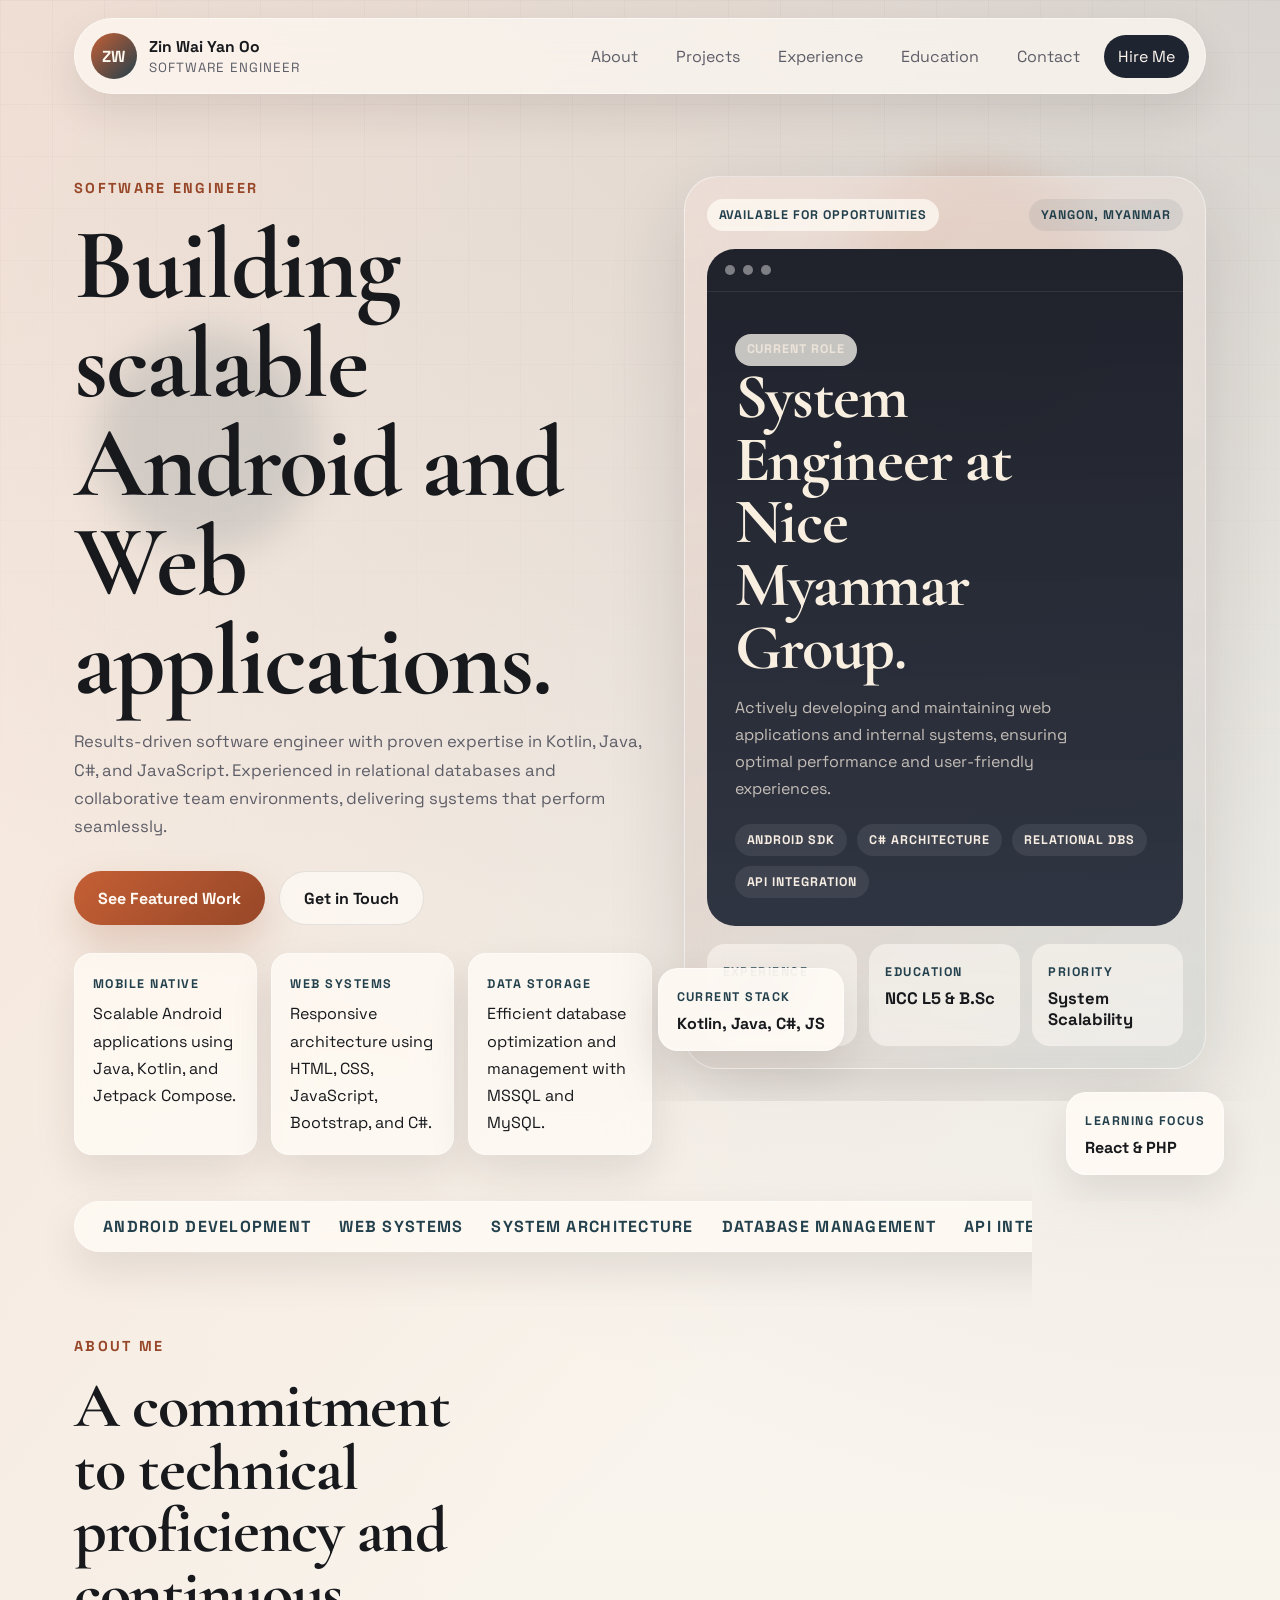
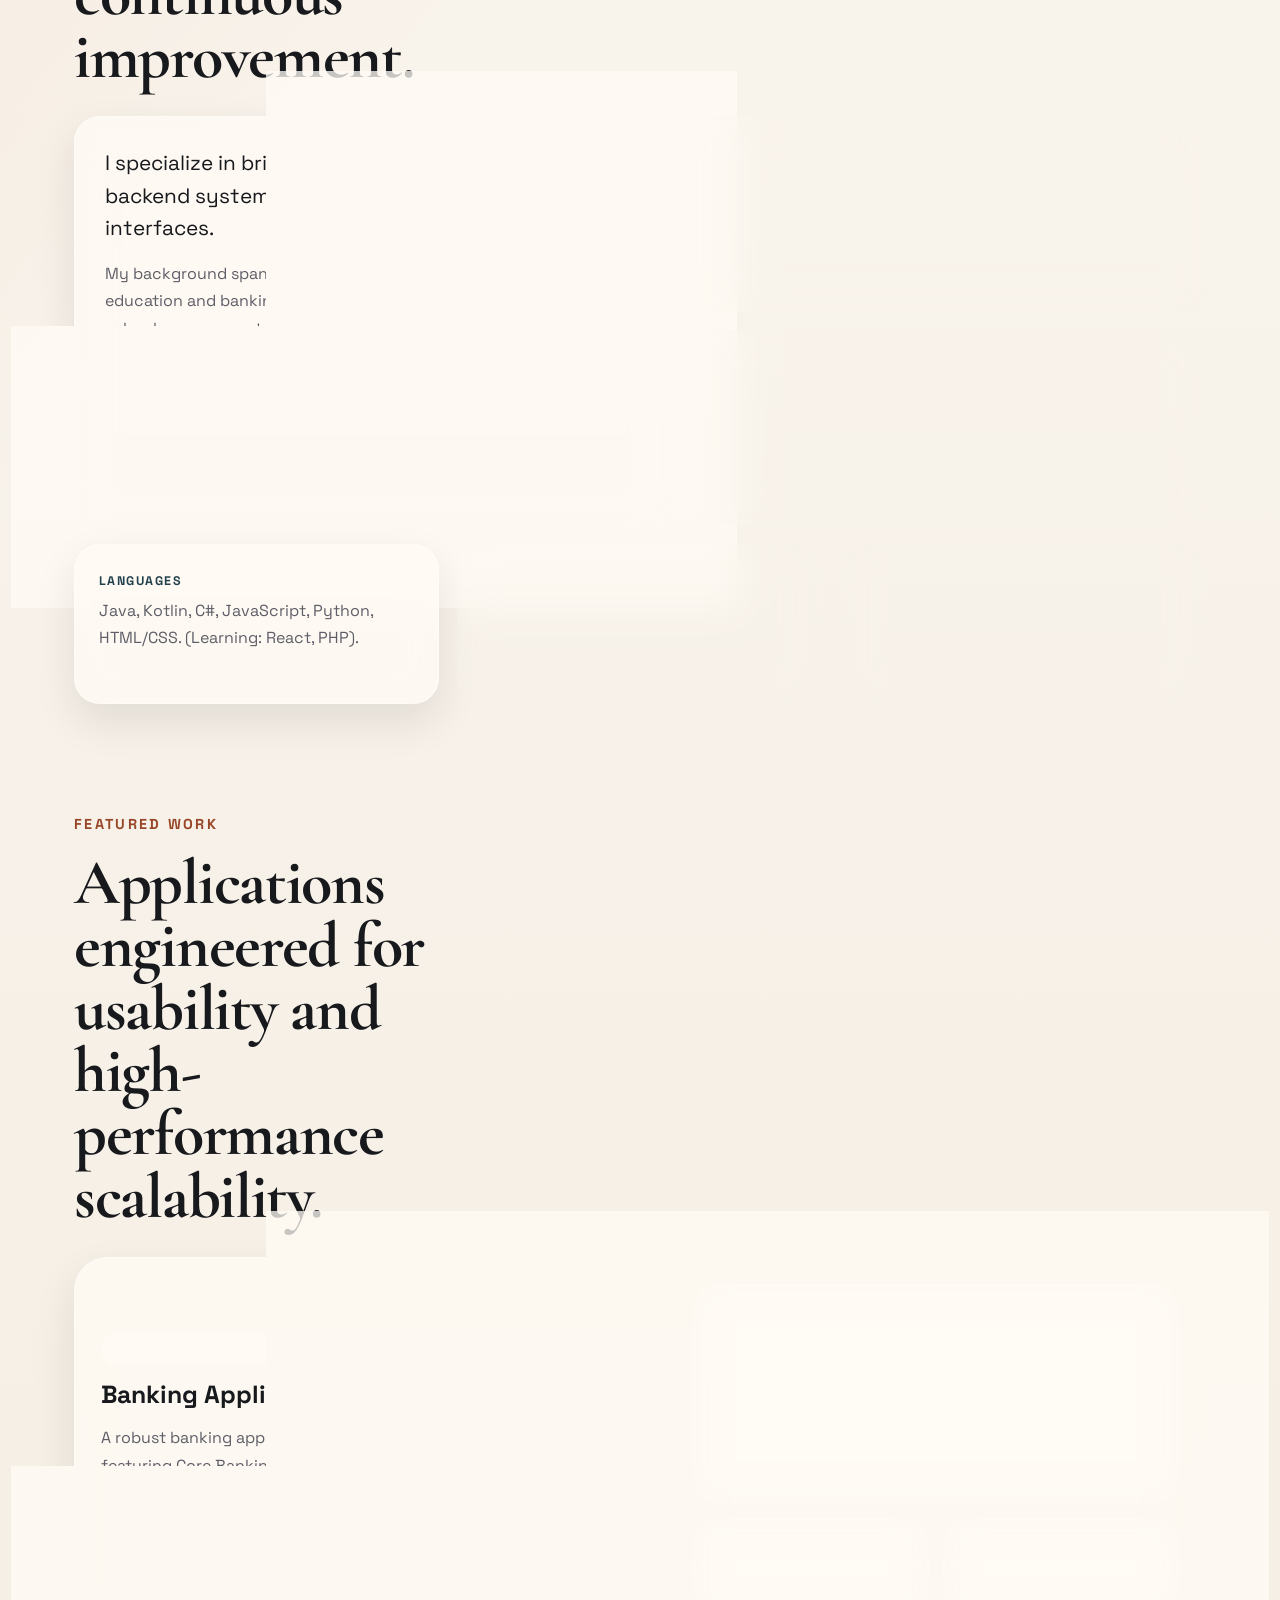
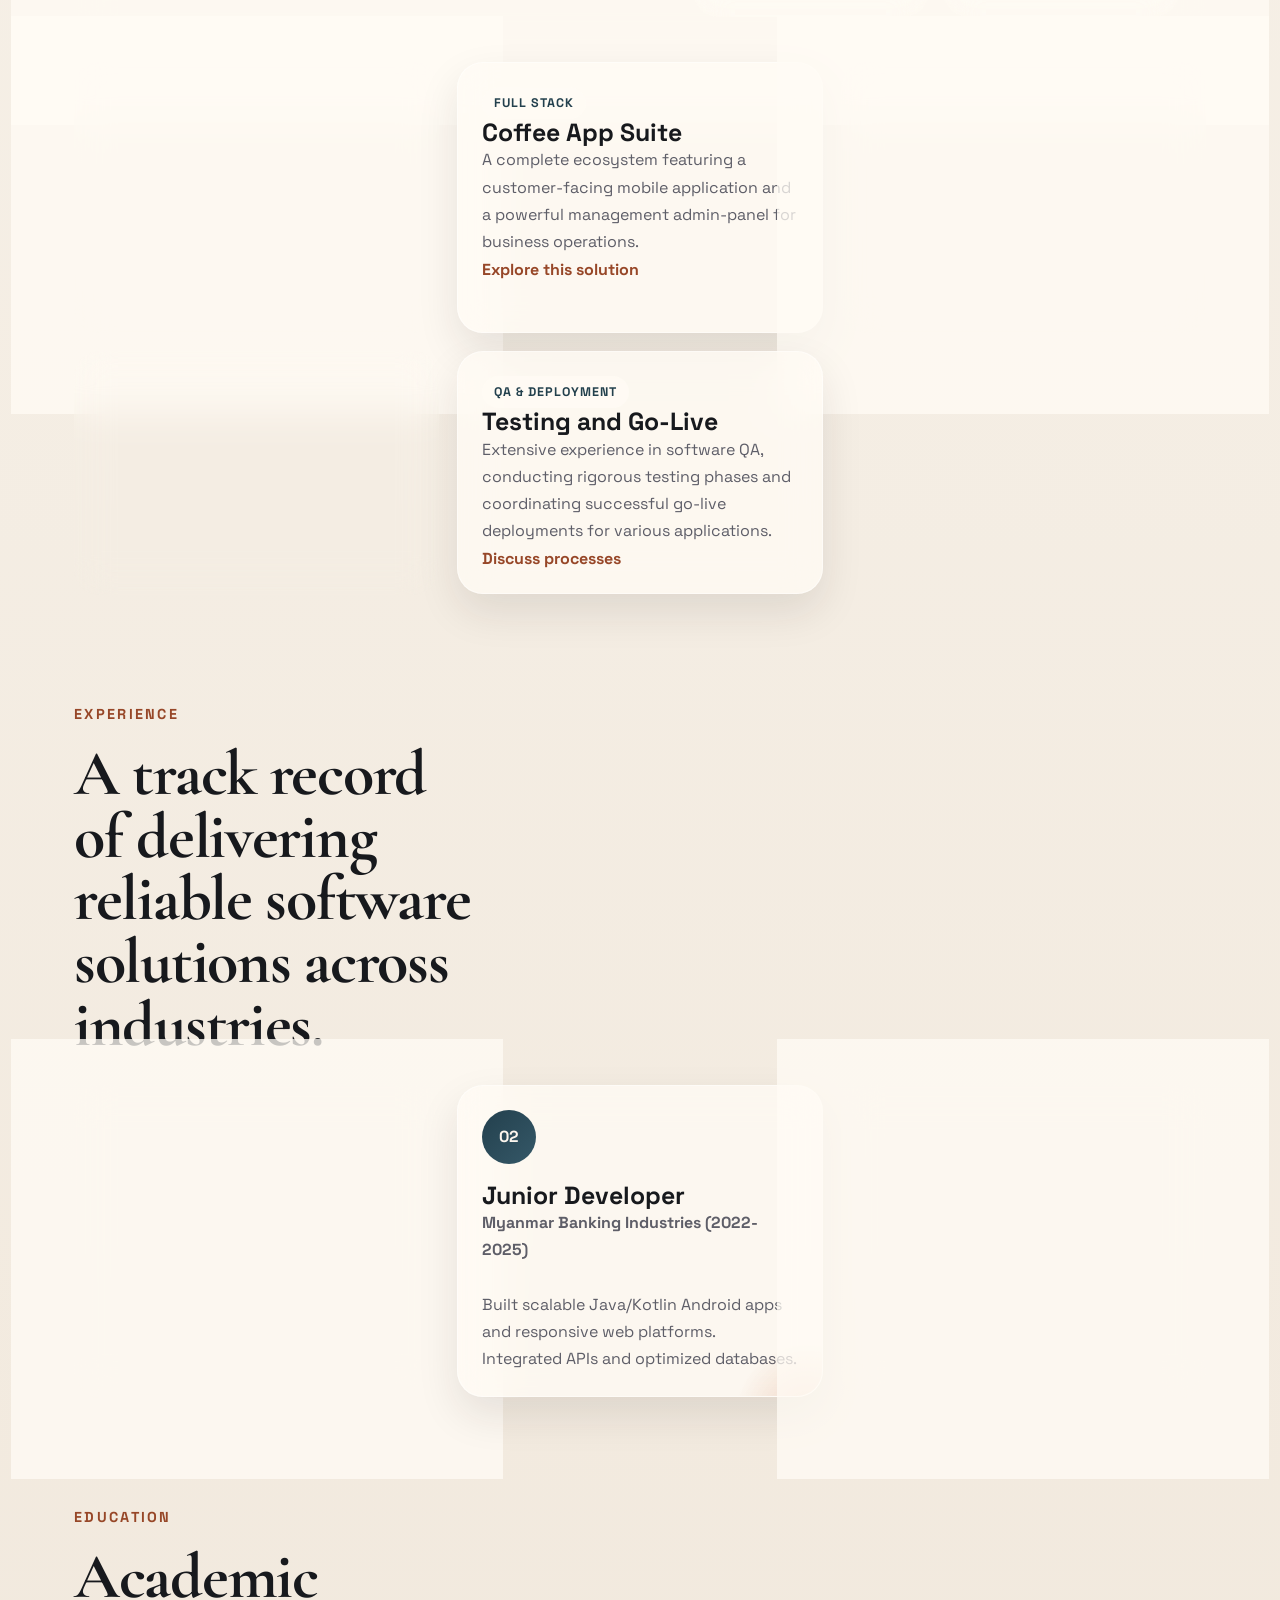
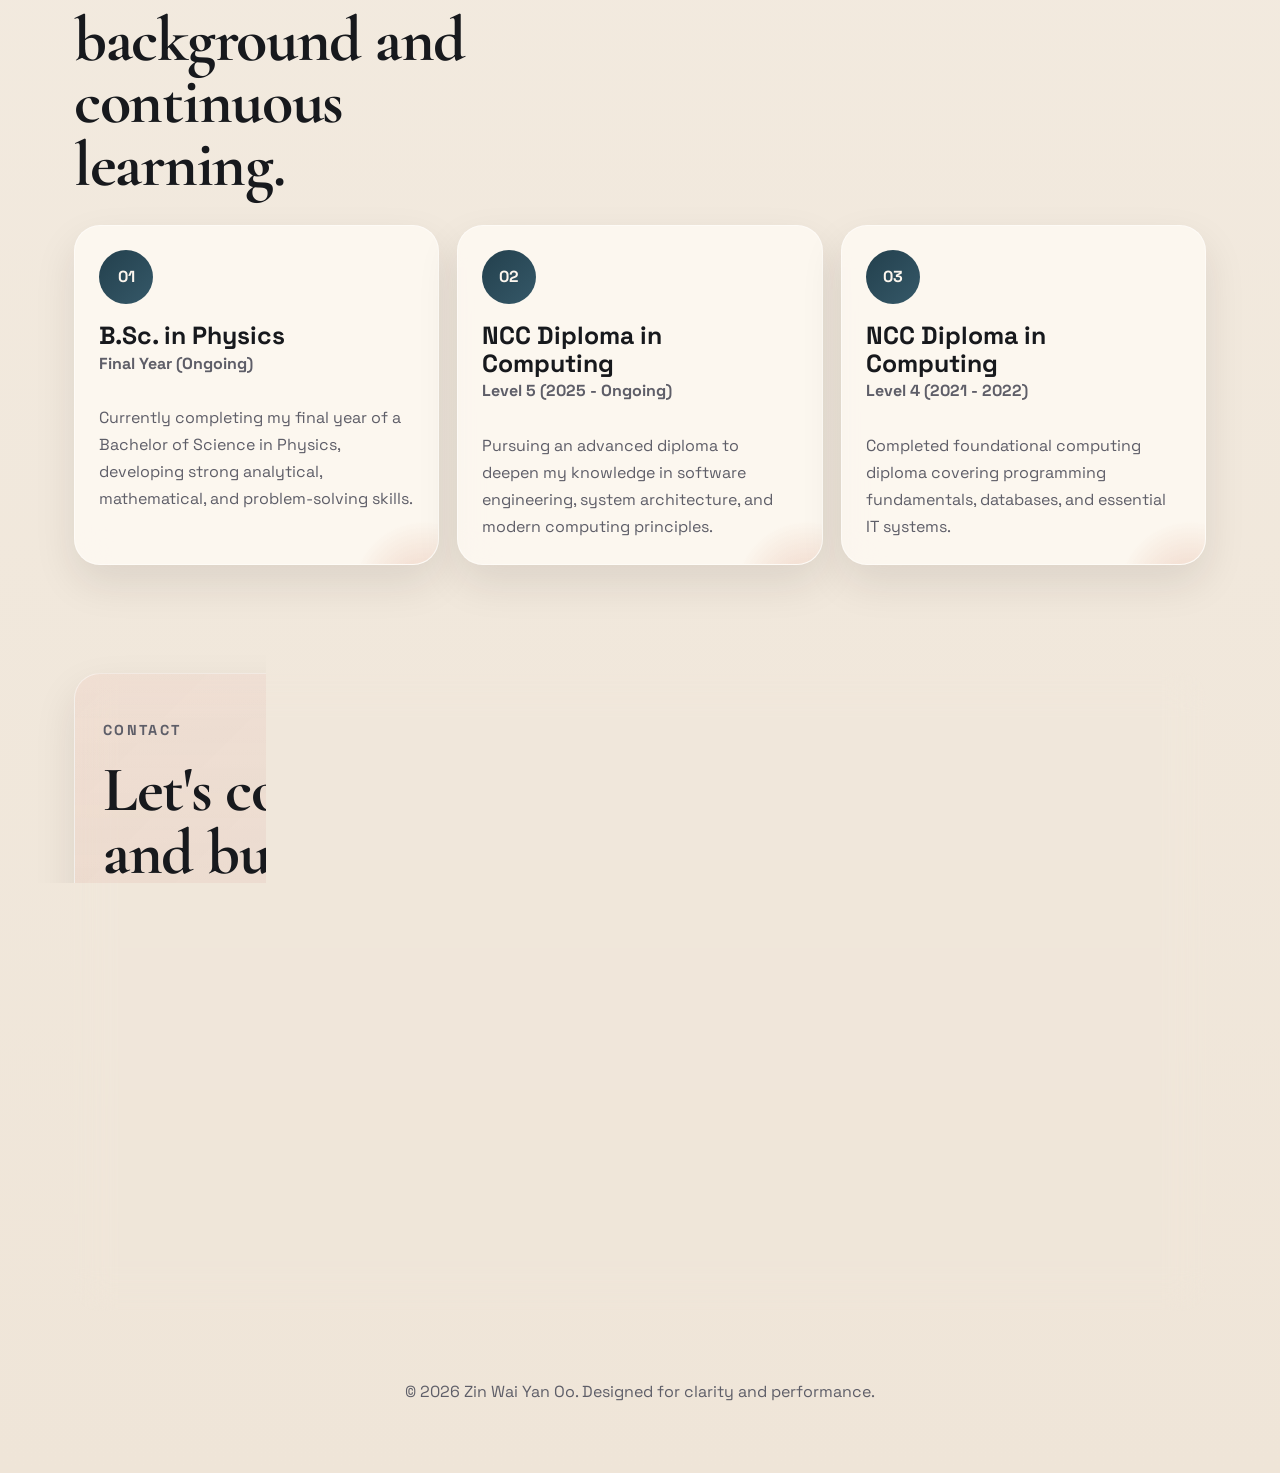
==== index.html @ 21555991 "first" ====
<!doctype html>
<html lang="en">
  <head>
    <meta charset="UTF-8" />
    <link rel="preconnect" href="https://fonts.googleapis.com" />
    <link rel="preconnect" href="https://fonts.gstatic.com" crossorigin />
    <link
      href="https://fonts.googleapis.com/css2?family=Cormorant+Garamond:wght@600;700&family=Space+Grotesk:wght@400;500;700&display=swap"
      rel="stylesheet"
    />
    <link rel="stylesheet" href="styles.css" />
    <meta name="viewport" content="width=device-width, initial-scale=1.0" />
    <title>Zin Wai Yan Oo | Software Engineer</title>
    <meta
      name="description"
      content="Portfolio of Zin Wai Yan Oo, a Results-driven Software Engineer with expertise in Web and Android development."
    />
  </head>
  <body>
    <div class="page-shell">
      <header class="hero" id="top">
        <div class="hero-backdrop hero-backdrop-one" aria-hidden="true"></div>
        <div class="hero-backdrop hero-backdrop-two" aria-hidden="true"></div>

        <nav class="nav">
          <a class="brand" href="#top" aria-label="Back to top">
            <span class="brand-mark">ZW</span>
            <span class="brand-lockup">
              <strong>Zin Wai Yan Oo</strong>
              <small>Software Engineer</small>
            </span>
          </a>

          <button
            class="menu-toggle"
            type="button"
            aria-expanded="false"
            aria-controls="site-menu"
          >
            <span class="menu-text">Menu</span>
          </button>

          <div class="nav-links" id="site-menu">
            <a href="#about">About</a>
            <a href="#projects">Projects</a>
            <a href="#experience">Experience</a>
            <a href="#education">Education</a>
            <a href="#contact">Contact</a>
            <a class="nav-cta" href="#contact">Hire Me</a>
          </div>
        </nav>

        <div class="hero-grid">
          <div class="hero-copy reveal">
            <p class="eyebrow">Software Engineer</p>
            <h1>Building scalable Android and Web applications.</h1>
            <p class="hero-text">
              Results-driven software engineer with proven expertise in Kotlin,
              Java, C#, and JavaScript. Experienced in relational databases and
              collaborative team environments, delivering systems that perform
              seamlessly.
            </p>

            <div class="hero-actions">
              <a class="button button-primary" href="#projects"
                >See Featured Work</a
              >
              <a class="button button-secondary" href="#contact"
                >Get in Touch</a
              >
            </div>

            <div class="signal-grid">
              <article class="signal-card">
                <span class="signal-title">Mobile Native</span>
                <p>
                  Scalable Android applications using Java, Kotlin, and Jetpack
                  Compose.
                </p>
              </article>
              <article class="signal-card">
                <span class="signal-title">Web Systems</span>
                <p>
                  Responsive architecture using HTML, CSS, JavaScript,
                  Bootstrap, and C#.
                </p>
              </article>
              <article class="signal-card">
                <span class="signal-title">Data Storage</span>
                <p>
                  Efficient database optimization and management with MSSQL and
                  MySQL.
                </p>
              </article>
            </div>
          </div>

          <div class="hero-showcase reveal reveal-delay">
            <div class="showcase-shell">
              <div class="showcase-topbar">
                <span class="status-pill">Available for Opportunities</span>
                <span class="status-note">Yangon, Myanmar</span>
              </div>

              <div class="showcase-screen">
                <div class="showcase-screen-head" aria-hidden="true">
                  <span class="screen-dot"></span>
                  <span class="screen-dot"></span>
                  <span class="screen-dot"></span>
                </div>

                <div class="showcase-content">
                  <p class="card-label">Current Role</p>
                  <h2>System Engineer at Nice Myanmar Group.</h2>
                  <p>
                    Actively developing and maintaining web applications and
                    internal systems, ensuring optimal performance and
                    user-friendly experiences.
                  </p>
                  <div class="showcase-tags">
                    <span>Android SDK</span>
                    <span>C# Architecture</span>
                    <span>Relational DBs</span>
                    <span>API Integration</span>
                  </div>
                </div>
              </div>

              <div class="metric-ribbon">
                <div>
                  <span class="metric-label">Experience</span>
                  <strong>3+ Years</strong>
                </div>
                <div>
                  <span class="metric-label">Education</span>
                  <strong>NCC L5 & B.Sc</strong>
                </div>
                <div>
                  <span class="metric-label">Priority</span>
                  <strong>System Scalability</strong>
                </div>
              </div>
            </div>

            <div class="floating-card floating-card-one">
              <span class="floating-label">Current Stack</span>
              <strong>Kotlin, Java, C#, JS</strong>
            </div>

            <div class="floating-card floating-card-two">
              <span class="floating-label">Learning Focus</span>
              <strong>React & PHP</strong>
            </div>
          </div>
        </div>

        <div class="marquee reveal" aria-label="Portfolio strengths">
          <div class="marquee-track">
            <span>Android Development</span>
            <span>Web Systems</span>
            <span>System Architecture</span>
            <span>Database Management</span>
            <span>API Integration</span>
            <span>UI/UX Implementation</span>
            <span>Android Development</span>
            <span>Web Systems</span>
            <span>System Architecture</span>
            <span>Database Management</span>
            <span>API Integration</span>
            <span>UI/UX Implementation</span>
          </div>
        </div>
      </header>

      <main>
        <section class="section about" id="about">
          <div class="section-heading reveal">
            <p class="eyebrow">About Me</p>
            <h2>
              A commitment to technical proficiency and continuous improvement.
            </h2>
          </div>

          <div class="about-grid">
            <article class="about-panel reveal">
              <p class="lead">
                I specialize in bridging the gap between robust backend systems
                and intuitive frontend user interfaces.
              </p>
              <p>
                My background spans web and mobile development across the
                education and banking industries. Whether it's architecting a C#
                school management system or building an Android banking app, I
                focus on writing clean, scalable code, optimizing databases, and
                integrating complex features smoothly.
              </p>
            </article>

            <div class="insight-column reveal reveal-delay">
              <article class="insight-card">
                <span class="list-title">Frontend & Mobile</span>
                <h3>Crafting responsive and native experiences.</h3>
                <p>
                  Building intuitive UIs with Bootstrap, HTML/CSS, JavaScript,
                  and native Android views.
                </p>
              </article>
              <article class="insight-card">
                <span class="list-title">Backend & Systems</span>
                <h3>Developing secure, scalable architecture.</h3>
                <p>
                  Creating robust C# systems, managing MySQL/MSSQL databases,
                  and troubleshooting complex issues.
                </p>
              </article>
            </div>
          </div>

          <div class="about-metrics">
            <article class="metric-card reveal">
              <span class="metric-card-title">Languages</span>
              <p>
                Java, Kotlin, C#, JavaScript, Python, HTML/CSS. (Learning:
                React, PHP).
              </p>
            </article>
            <article class="metric-card reveal reveal-delay">
              <span class="metric-card-title">Technologies</span>
              <p>
                Jetpack Compose, Android SDK, Bootstrap, MSSQL, MySQL, Android
                Databases.
              </p>
            </article>
            <article class="metric-card reveal">
              <span class="metric-card-title">Education</span>
              <p>
                B.Sc. in Physics (Final Year), NCC Diploma in Computing (Level 4
                & 5).
              </p>
            </article>
          </div>
        </section>

        <section class="section projects" id="projects">
          <div class="section-heading reveal">
            <p class="eyebrow">Featured Work</p>
            <h2>
              Applications engineered for usability and high-performance
              scalability.
            </h2>
          </div>

          <article class="featured-project reveal">
            <div class="featured-copy">
              <span class="project-tag">Enterprise Mobile App</span>
              <h3>Banking Application</h3>
              <p>
                A robust banking app developed during my tenure in Banking
                Industries, featuring Core Banking integration and advanced QR
                functionality.
              </p>
              <div class="feature-list">
                <span>Java & Kotlin</span>
                <span>Android UI</span>
                <span>Third-party APIs</span>
                <span>QR Tech</span>
              </div>
              <a class="text-link" href="#contact"
                >Discuss mobile app architecture</a
              >
            </div>

            <div class="featured-visual" aria-hidden="true">
              <div class="visual-panel visual-panel-large">
                <span class="visual-label">Integration</span>
                <strong>Core Banking Systems</strong>
                <p>
                  Secure connections and seamless third-party API
                  implementation.
                </p>
              </div>
              <div class="visual-stack">
                <div class="visual-panel">
                  <span class="visual-label">Architecture</span>
                  <strong>Scalable Android</strong>
                </div>
                <div class="visual-panel">
                  <span class="visual-label">Database</span>
                  <strong>Optimized Storage</strong>
                </div>
              </div>
            </div>
          </article>

          <div class="project-grid">
            <article class="project-card reveal">
              <span class="project-tag">Web System</span>
              <h3>School Management System</h3>
              <p>
                Designed and developed a comprehensive web-based system
                prioritizing user experience. Built with C# ensuring high
                scalability and efficiency.
              </p>
              <a href="#contact">View architecture details</a>
            </article>

            <article class="project-card reveal reveal-delay">
              <span class="project-tag">Full Stack</span>
              <h3>Coffee App Suite</h3>
              <p>
                A complete ecosystem featuring a customer-facing mobile
                application and a powerful management admin-panel for business
                operations.
              </p>
              <a href="#contact">Explore this solution</a>
            </article>

            <article class="project-card reveal">
              <span class="project-tag">Freelance Work</span>
              <h3>Fitness Application</h3>
              <p>
                A freelance project focused on health metrics, leveraging native
                Android capabilities for robust user performance tracking.
              </p>
              <a href="#contact">See mobile capabilities</a>
            </article>

            <article class="project-card reveal">
              <span class="project-tag">Frontend System</span>
              <h3>University Website</h3>
              <p>
                Developed and modernized a university website tech stack to
                improve academic institutional visibility and enhance the
                digital experience for students.
              </p>
              <a href="#contact">View implementation</a>
            </article>

            <article class="project-card reveal reveal-delay">
              <span class="project-tag">QA & Deployment</span>
              <h3>Testing and Go-Live</h3>
              <p>
                Extensive experience in software QA, conducting rigorous testing
                phases and coordinating successful go-live deployments for
                various applications.
              </p>
              <a href="#contact">Discuss processes</a>
            </article>
          </div>
        </section>

        <section class="section services" id="experience">
          <div class="section-heading reveal">
            <p class="eyebrow">Experience</p>
            <h2>
              A track record of delivering reliable software solutions across
              industries.
            </h2>
          </div>

          <div class="process-grid">
            <article class="process-card reveal">
              <span class="process-number">01</span>
              <h3>System Engineer</h3>
              <p>
                <strong>Nice Myanmar Group (Current)</strong
                ><br /><br />Developing responsive web apps, maintaining the GSS
                website, and enhancing internal system efficiency.
              </p>
            </article>

            <article class="process-card reveal reveal-delay">
              <span class="process-number">02</span>
              <h3>Junior Developer</h3>
              <p>
                <strong>Myanmar Banking Industries (2022-2025)</strong
                ><br /><br />Built scalable Java/Kotlin Android apps and
                responsive web platforms. Integrated APIs and optimized
                databases.
              </p>
            </article>

            <article class="process-card reveal">
              <span class="process-number">03</span>
              <h3>Freelance Developer</h3>
              <p>
                <strong>Education Industry (2022-2024)</strong
                ><br /><br />Maintained C# system architecture, conducted code
                reviews, and implemented features based on user feedback.
              </p>
            </article>
          </div>
        </section>

        <section class="section education" id="education">
          <div class="section-heading reveal">
            <p class="eyebrow">Education</p>
            <h2>Academic background and continuous learning.</h2>
          </div>

          <div class="process-grid">
            <article class="process-card reveal">
              <span class="process-number">01</span>
              <h3>B.Sc. in Physics</h3>
              <p>
                <strong>Final Year (Ongoing)</strong><br /><br />Currently
                completing my final year of a Bachelor of Science in Physics,
                developing strong analytical, mathematical, and problem-solving
                skills.
              </p>
            </article>

            <article class="process-card reveal reveal-delay">
              <span class="process-number">02</span>
              <h3>NCC Diploma in Computing</h3>
              <p>
                <strong>Level 5 (2025 - Ongoing)</strong><br /><br />Pursuing an
                advanced diploma to deepen my knowledge in software engineering,
                system architecture, and modern computing principles.
              </p>
            </article>

            <article class="process-card reveal">
              <span class="process-number">03</span>
              <h3>NCC Diploma in Computing</h3>
              <p>
                <strong>Level 4 (2021 - 2022)</strong><br /><br />Completed
                foundational computing diploma covering programming
                fundamentals, databases, and essential IT systems.
              </p>
            </article>
          </div>
        </section>

        <section class="section contact" id="contact">
          <div class="contact-panel reveal">
            <div class="contact-copy">
              <p class="eyebrow">Contact</p>
              <h2>Let's connect and build something innovative together.</h2>
              <p>
                I'm always open to discussing new opportunities, technical
                challenges, or collaborations. Feel free to reach out via email
                or phone.
              </p>

              <div class="contact-notes">
                <div>
                  <span class="contact-note-label">Location</span>
                  <strong
                    >No.4, Room 32, KyiPwar Yae Housing, Thingangyun,
                    Yangon</strong
                  >
                </div>
                <div>
                  <span class="contact-note-label">Open to</span>
                  <strong
                    >Full-time roles, freelance projects, and remote
                    collaborations</strong
                  >
                </div>
              </div>
            </div>

            <div class="contact-links">
              <a class="contact-link" href="mailto:zinwaiyan.office@gmail.com">
                <span>Email</span>
                <strong>zinwaiyan.office@gmail.com</strong>
                <small>Best for direct inquiries and collaborations</small>
              </a>
              <a class="contact-link" href="tel:+959428194170">
                <span>Phone</span>
                <strong>+959 428194170</strong>
                <small>Alternative: +959 755698681</small>
              </a>
              <a
                class="contact-link"
                href="https://github.com/ZanoGod/"
                target="_blank"
                rel="noreferrer"
              >
                <span>GitHub</span>
                <strong>github.com/ZanoGod/</strong>
                <small
                  >Explore my code, repositories, and technical projects</small
                >
              </a>
              <div class="contact-link resume-card">
                <span>Resume</span>
                <strong>Zin Wai Yan Oo - CV</strong>
                <small>View online or download the latest PDF resume</small>
                <div class="resume-actions">
                  <a
                    class="resume-action"
                    id="resume-view-link"
                    href="https://drive.google.com/file/d/1jS8m0GJOeBFLORlbGKpFHRKjBqg52aJW/view?usp=sharing"
                    target="_blank"
                    rel="noreferrer"
                    >View CV</a
                  >
                  <a
                    class="resume-action"
                    href="assets/ZinWaiYanOo_Resume.pdf"
                    download="Zin-Wai-Yan-Oo-CV.pdf"
                    >Download CV</a
                  >
                  <button
                    class="resume-action"
                    type="button"
                    id="view-qr-button"
                    aria-haspopup="dialog"
                    aria-controls="resume-qr-modal"
                  >
                    View QR
                  </button>
                </div>
              </div>
            </div>
          </div>
        </section>
      </main>

      <footer class="footer">
        <p>
          &copy; <span id="year"></span> Zin Wai Yan Oo. Designed for clarity
          and performance.
        </p>
      </footer>
    </div>

    <button class="scroll-top" type="button" aria-label="Back to top">
      <span aria-hidden="true">&#8593;</span>
    </button>

    <div class="qr-modal" id="resume-qr-modal" hidden>
      <div
        class="qr-dialog"
        role="dialog"
        aria-modal="true"
        aria-labelledby="qr-title"
      >
        <button
          class="qr-close"
          type="button"
          id="close-qr-button"
          aria-label="Close QR code"
        >
          &#10005;
        </button>
        <p class="qr-kicker">Scan to open resume</p>
        <h3 id="qr-title">CV QR Code</h3>
        <img
          class="qr-image"
          src="assets/qr-code.png"
          alt="QR code linking to Zin Wai Yan Oo CV"
          loading="lazy"
          decoding="async"
        />
        <p class="qr-note">Use your phone camera to open the CV directly.</p>
      </div>
    </div>

    <script src="script.js"></script>
  </body>
</html>
---- styles.css ----
:root {
      --page-padding: 24px;
      --bg: #f6f0e7;
      --bg-deep: #e7dccd;
      --surface: rgba(255, 251, 245, 0.76);
      --surface-strong: #fffaf3;
      --surface-ink: #1f2431;
      --text: #17191d;
      --muted: #5e5e68;
      --line: rgba(23, 25, 29, 0.1);
      --primary: #c45f35;
      --primary-deep: #974728;
      --secondary: #23404d;
      --secondary-soft: #dce8ed;
      --glow: rgba(196, 95, 53, 0.24);
      --shadow-lg: 0 28px 80px rgba(35, 31, 28, 0.14);
      --shadow-md: 0 18px 42px rgba(35, 31, 28, 0.1);
      --radius-xl: 34px;
      --radius-lg: 26px;
      --radius-md: 18px;
      --radius-sm: 14px;
      --max-width: 1180px;
    }

    *,
    *::before,
    *::after {
      box-sizing: border-box;
    }

    html {
      scroll-behavior: smooth;
      scroll-padding-top: 120px;
    }

    body {
      margin: 0;
      min-height: 100vh;
      overflow-x: hidden;
      font-family: "Space Grotesk", sans-serif;
      color: var(--text);
      background:
        linear-gradient(135deg, rgba(196, 95, 53, 0.14), transparent 28%),
        radial-gradient(circle at top right, rgba(35, 64, 77, 0.16), transparent 24%),
        linear-gradient(180deg, #fcf8f2 0%, var(--bg) 45%, #efe5d8 100%);
    }

    body::before {
      content: "";
      position: fixed;
      inset: 0;
      background-image:
        linear-gradient(rgba(23, 25, 29, 0.03) 1px, transparent 1px),
        linear-gradient(90deg, rgba(23, 25, 29, 0.03) 1px, transparent 1px);
      background-size: 52px 52px;
      mask-image: linear-gradient(180deg, rgba(0, 0, 0, 0.7), transparent 92%);
      pointer-events: none;
      z-index: -2;
    }

    a {
      color: inherit;
      text-decoration: none;
    }

    button,
    input,
    textarea,
    select {
      font: inherit;
    }

    img {
      max-width: 100%;
      display: block;
    }

    :focus-visible {
      outline: 3px solid rgba(35, 64, 77, 0.28);
      outline-offset: 4px;
    }

    .page-shell {
      width: min(100%, var(--max-width));
      margin: 0 auto;
      padding: 112px var(--page-padding) 24px;
    }

    .hero,
    .section,
    .footer {
      position: relative;
    }

    .hero {
      padding-bottom: 28px;
    }

    .hero-backdrop {
      position: absolute;
      border-radius: 999px;
      filter: blur(18px);
      pointer-events: none;
      z-index: -1;
    }

    .hero-backdrop-one {
      width: 280px;
      height: 280px;
      top: 56px;
      right: 8%;
      background: rgba(196, 95, 53, 0.18);
    }

    .hero-backdrop-two {
      width: 220px;
      height: 220px;
      top: 220px;
      left: 2%;
      background: rgba(35, 64, 77, 0.14);
    }

    .nav {
      position: fixed;
      top: 18px;
      left: 50%;
      transform: translateX(-50%);
      width: min(
        calc(100% - (var(--page-padding) * 2)),
        calc(var(--max-width) - (var(--page-padding) * 2))
      );
      z-index: 20;
      display: flex;
      align-items: center;
      justify-content: space-between;
      gap: 24px;
      padding: 14px 16px;
      border: 1px solid rgba(255, 255, 255, 0.48);
      border-radius: 999px;
      background: rgba(255, 251, 245, 0.68);
      backdrop-filter: blur(18px);
      box-shadow: var(--shadow-md);
    }

    .brand {
      display: inline-flex;
      align-items: center;
      gap: 12px;
    }

    .brand-mark {
      width: 46px;
      height: 46px;
      display: inline-flex;
      align-items: center;
      justify-content: center;
      border-radius: 50%;
      background: linear-gradient(135deg, var(--primary), var(--secondary));
      color: #fff8f0;
      font-weight: 700;
      letter-spacing: 0.04em;
    }

    .brand-lockup {
      display: grid;
      gap: 2px;
    }

    .brand-lockup strong {
      font-size: 0.98rem;
    }

    .brand-lockup small {
      color: var(--muted);
      letter-spacing: 0.08em;
      text-transform: uppercase;
    }

    .nav-links {
      display: flex;
      align-items: center;
      gap: 10px;
    }

    .nav-links a {
      padding: 11px 14px;
      border-radius: 999px;
      color: var(--muted);
      transition:
        background 180ms ease,
        color 180ms ease,
        transform 180ms ease;
    }

    .nav-links a:hover,
    .nav-links a.is-active {
      color: var(--text);
      background: rgba(35, 64, 77, 0.08);
    }

    .nav-cta {
      background: var(--surface-ink);
      color: #fef7ef !important;
    }

    .nav-cta:hover {
      transform: translateY(-1px);
      background: #11151e !important;
    }

    .menu-toggle {
      display: none;
      align-items: center;
      justify-content: center;
      min-width: 92px;
      min-height: 46px;
      border: 0;
      border-radius: 999px;
      background: rgba(35, 64, 77, 0.08);
      color: var(--text);
      cursor: pointer;
    }

    .hero-grid {
      display: grid;
      grid-template-columns: 1.05fr 0.95fr;
      gap: 32px;
      align-items: center;
      padding: 64px 0 28px;
    }

    .eyebrow {
      margin: 0 0 16px;
      color: var(--primary-deep);
      font-size: 0.9rem;
      font-weight: 700;
      letter-spacing: 0.16em;
      text-transform: uppercase;
    }

    h1,
    h2,
    h3 {
      margin: 0;
    }

    h1,
    h2 {
      font-family: "Cormorant Garamond", serif;
      line-height: 0.98;
      letter-spacing: -0.02em;
    }

    h1 {
      max-width: 11ch;
      font-size: clamp(3.6rem, 8vw, 6.3rem);
    }

    h2 {
      max-width: 13ch;
      font-size: clamp(2.35rem, 5vw, 4.15rem);
    }

    h3 {
      font-size: 1.55rem;
      line-height: 1.12;
    }

    p {
      margin: 0;
      line-height: 1.7;
    }

    .hero-text,
    .about-panel p,
    .insight-card p,
    .metric-card p,
    .featured-copy p,
    .project-card p,
    .process-card p,
    .contact-copy p,
    .contact-link small,
    .showcase-content p,
    .visual-panel p {
      color: var(--muted);
    }

    .hero-text {
      max-width: 61ch;
      margin-top: 18px;
      font-size: 1.04rem;
    }

    .hero-actions {
      display: flex;
      flex-wrap: wrap;
      gap: 14px;
      margin: 30px 0 28px;
    }

    .button {
      display: inline-flex;
      align-items: center;
      justify-content: center;
      min-height: 54px;
      padding: 0 24px;
      border-radius: 999px;
      font-weight: 700;
      transition:
        transform 180ms ease,
        background 180ms ease,
        border-color 180ms ease,
        color 180ms ease;
    }

    .button:hover {
      transform: translateY(-2px);
    }

    .button-primary {
      background: linear-gradient(135deg, var(--primary), var(--primary-deep));
      color: #fffaf3;
      box-shadow: 0 20px 40px rgba(151, 71, 40, 0.22);
    }

    .button-secondary {
      border: 1px solid var(--line);
      background: rgba(255, 251, 245, 0.72);
      color: var(--text);
    }

    .signal-grid {
      display: grid;
      grid-template-columns: repeat(3, minmax(0, 1fr));
      gap: 14px;
    }

    .signal-card,
    .about-panel,
    .insight-card,
    .metric-card,
    .featured-project,
    .project-card,
    .process-card,
    .contact-panel,
    .showcase-shell,
    .floating-card,
    .marquee,
    .visual-panel {
      border: 1px solid rgba(255, 255, 255, 0.48);
      background: var(--surface);
      backdrop-filter: blur(18px);
      box-shadow: var(--shadow-md);
    }

    .signal-card {
      padding: 18px;
      border-radius: var(--radius-md);
    }

    .signal-title,
    .metric-card-title,
    .metric-label,
    .contact-note-label,
    .floating-label,
    .visual-label {
      display: inline-block;
      margin-bottom: 8px;
      color: var(--secondary);
      font-size: 0.78rem;
      font-weight: 700;
      letter-spacing: 0.12em;
      text-transform: uppercase;
    }

    .hero-showcase {
      position: relative;
      min-height: 100%;
    }

    .showcase-shell {
      position: relative;
      border-radius: var(--radius-xl);
      padding: 22px;
      background:
        linear-gradient(180deg, rgba(255, 255, 255, 0.42), rgba(255, 255, 255, 0.1)),
        linear-gradient(135deg, rgba(196, 95, 53, 0.18), rgba(35, 64, 77, 0.12));
      box-shadow: var(--shadow-lg);
    }

    .showcase-topbar {
      display: flex;
      align-items: center;
      justify-content: space-between;
      gap: 12px;
      margin-bottom: 18px;
    }

    .status-pill,
    .status-note,
    .showcase-tags span,
    .feature-list span,
    .project-tag,
    .card-label,
    .list-title {
      display: inline-flex;
      align-items: center;
      justify-content: center;
      min-height: 32px;
      padding: 0 12px;
      border-radius: 999px;
      background: rgba(255, 251, 245, 0.74);
      color: var(--secondary);
      font-size: 0.78rem;
      font-weight: 700;
      letter-spacing: 0.08em;
      text-transform: uppercase;
    }

    .status-note {
      background: rgba(35, 64, 77, 0.08);
    }

    .showcase-screen {
      overflow: hidden;
      border-radius: 28px;
      background: linear-gradient(180deg, rgba(27, 30, 39, 0.98), rgba(37, 43, 58, 0.95));
      color: #f9efe1;
    }

    .showcase-screen-head {
      display: flex;
      gap: 8px;
      padding: 16px 18px;
      border-bottom: 1px solid rgba(255, 255, 255, 0.08);
    }

    .screen-dot {
      width: 10px;
      height: 10px;
      border-radius: 50%;
      background: rgba(255, 255, 255, 0.42);
    }

    .showcase-content {
      padding: 28px;
    }

    .showcase-content h2 {
      max-width: 10ch;
    }

    .showcase-content p {
      margin-top: 14px;
      max-width: 34ch;
      color: rgba(249, 239, 225, 0.74);
    }

    .showcase-tags {
      display: flex;
      flex-wrap: wrap;
      gap: 10px;
      margin-top: 22px;
    }

    .showcase-tags span {
      background: rgba(255, 255, 255, 0.08);
      color: #f7ede2;
    }

    .metric-ribbon {
      display: grid;
      grid-template-columns: repeat(3, minmax(0, 1fr));
      gap: 12px;
      margin-top: 18px;
    }

    .metric-ribbon div {
      padding: 16px;
      border-radius: var(--radius-md);
      background: rgba(255, 251, 245, 0.52);
    }

    .metric-ribbon strong {
      display: block;
      font-size: 1.04rem;
    }

    .floating-card {
      position: absolute;
      padding: 16px 18px;
      border-radius: 20px;
      background: rgba(255, 251, 245, 0.88);
    }

    .floating-card strong {
      display: block;
      max-width: 16ch;
    }

    .floating-card-one {
      left: -26px;
      bottom: 104px;
    }

    .floating-card-two {
      right: -18px;
      bottom: -20px;
    }

    .marquee {
      overflow: hidden;
      margin-top: 18px;
      border-radius: 999px;
      padding: 14px 0;
    }

    .marquee-track {
      display: flex;
      gap: 28px;
      width: max-content;
      padding-left: 28px;
      animation: marquee 24s linear infinite;
    }

    .marquee-track span {
      color: var(--secondary);
      font-weight: 700;
      letter-spacing: 0.08em;
      text-transform: uppercase;
    }

    .section {
      padding: 54px 0;
    }

    .section-heading {
      margin-bottom: 28px;
    }

    .about-grid,
    .featured-project,
    .contact-panel {
      display: grid;
      grid-template-columns: 1.08fr 0.92fr;
      gap: 22px;
    }

    .about-panel,
    .insight-card,
    .metric-card,
    .project-card,
    .process-card,
    .contact-panel {
      border-radius: var(--radius-lg);
    }

    .about-panel {
      padding: 30px;
    }

    .lead {
      font-size: 1.3rem;
      line-height: 1.55;
      color: var(--text) !important;
    }

    .about-panel p + p {
      margin-top: 16px;
    }

    .insight-column {
      display: grid;
      gap: 18px;
    }

    .insight-card {
      padding: 26px;
    }

    .about-metrics,
    .project-grid,
    .process-grid {
      display: grid;
      grid-template-columns: repeat(3, minmax(0, 1fr));
      gap: 18px;
      margin-top: 18px;
    }

    .metric-card,
    .project-card,
    .process-card {
      padding: 24px;
    }

    .featured-project {
      align-items: stretch;
      padding: 26px;
      border-radius: var(--radius-xl);
      margin-bottom: 18px;
    }

    .featured-copy {
      display: flex;
      flex-direction: column;
      justify-content: center;
      gap: 16px;
    }

    .feature-list {
      display: flex;
      flex-wrap: wrap;
      gap: 10px;
    }

    .text-link,
    .project-card a {
      display: inline-flex;
      align-items: center;
      width: fit-content;
      margin-top: 4px;
      color: var(--primary-deep);
      font-weight: 700;
    }

    .featured-visual {
      display: grid;
      gap: 14px;
    }

    .visual-panel {
      padding: 22px;
      border-radius: var(--radius-lg);
      background:
        linear-gradient(180deg, rgba(255, 255, 255, 0.42), rgba(255, 255, 255, 0.08)),
        linear-gradient(135deg, rgba(35, 64, 77, 0.16), rgba(196, 95, 53, 0.14));
    }

    .visual-panel strong {
      display: block;
      font-size: 1.2rem;
    }

    .visual-panel-large {
      min-height: 220px;
      display: flex;
      flex-direction: column;
      justify-content: flex-end;
    }

    .visual-stack {
      display: grid;
      grid-template-columns: repeat(2, minmax(0, 1fr));
      gap: 14px;
    }

    .project-card,
    .process-card {
      transition:
        transform 180ms ease,
        border-color 180ms ease,
        background 180ms ease;
    }

    .project-card:hover,
    .process-card:hover,
    .contact-link:hover {
      transform: translateY(-4px);
    }

    .process-card {
      position: relative;
      overflow: hidden;
    }

    .process-card::after {
      content: "";
      position: absolute;
      inset: auto -18% -32% auto;
      width: 160px;
      height: 160px;
      border-radius: 50%;
      background: radial-gradient(circle, var(--glow), transparent 64%);
    }

    .process-number {
      display: inline-flex;
      align-items: center;
      justify-content: center;
      width: 54px;
      height: 54px;
      margin-bottom: 18px;
      border-radius: 50%;
      background: linear-gradient(135deg, var(--secondary), #355868);
      color: #fdf6ee;
      font-weight: 700;
    }

    .contact-panel {
      align-items: center;
      padding: 28px;
      background:
        linear-gradient(180deg, rgba(255, 255, 255, 0.32), rgba(255, 255, 255, 0.12)),
        linear-gradient(135deg, rgba(196, 95, 53, 0.18), rgba(35, 64, 77, 0.1));
    }

    .contact-copy h2 {
      max-width: 12ch;
    }

    .contact-copy p {
      margin-top: 16px;
      max-width: 56ch;
    }

    .contact-notes {
      display: grid;
      gap: 16px;
      margin-top: 24px;
    }

    .contact-notes strong {
      display: block;
      font-size: 1.05rem;
    }

    .contact-links {
      display: grid;
      gap: 14px;
    }

    .contact-link {
      padding: 18px 20px;
      border: 1px solid rgba(255, 255, 255, 0.5);
      border-radius: var(--radius-md);
      background: rgba(255, 251, 245, 0.82);
      box-shadow: var(--shadow-md);
      transition:
        transform 180ms ease,
        background 180ms ease;
    }

    .contact-link span {
      display: inline-block;
      margin-bottom: 6px;
      color: var(--secondary);
      font-size: 0.78rem;
      font-weight: 700;
      letter-spacing: 0.12em;
      text-transform: uppercase;
    }

    .contact-link strong {
      display: block;
      font-size: 1.08rem;
      margin-bottom: 4px;
    }

    .resume-card {
      display: grid;
      gap: 12px;
    }

    .resume-actions {
      display: flex;
      flex-wrap: wrap;
      gap: 10px;
      margin-top: 4px;
    }

    .resume-action {
      display: inline-flex;
      align-items: center;
      justify-content: center;
      min-height: 42px;
      padding: 0 16px;
      border-radius: 999px;
      border: 1px solid rgba(35, 64, 77, 0.2);
      background: rgba(255, 251, 245, 0.92);
      color: var(--secondary);
      font-size: 0.88rem;
      font-weight: 700;
      letter-spacing: 0.04em;
      text-transform: uppercase;
      transition:
        transform 180ms ease,
        background 180ms ease,
        color 180ms ease;
    }

    .resume-action:hover {
      transform: translateY(-2px);
      background: var(--secondary);
      color: #fdf6ee;
    }

    body.is-modal-open {
      overflow: hidden;
    }

    .qr-modal {
      position: fixed;
      inset: 0;
      z-index: 40;
      display: grid;
      place-items: center;
      padding: 20px;
      background: rgba(23, 25, 29, 0.58);
      backdrop-filter: blur(6px);
    }

    .qr-modal[hidden] {
      display: none;
    }

    .qr-dialog {
      position: relative;
      width: min(100%, 420px);
      padding: 26px 24px 22px;
      border: 1px solid rgba(255, 255, 255, 0.5);
      border-radius: var(--radius-lg);
      background: rgba(255, 251, 245, 0.96);
      box-shadow: var(--shadow-lg);
      text-align: center;
    }

    .qr-close {
      position: absolute;
      top: 10px;
      right: 10px;
      width: 36px;
      height: 36px;
      border: 0;
      border-radius: 50%;
      background: rgba(35, 64, 77, 0.1);
      color: var(--secondary);
      cursor: pointer;
    }

    .qr-kicker {
      margin-bottom: 8px;
      color: var(--secondary);
      font-size: 0.76rem;
      font-weight: 700;
      letter-spacing: 0.12em;
      text-transform: uppercase;
    }

    .qr-dialog h3 {
      font-family: "Cormorant Garamond", serif;
      font-size: clamp(1.6rem, 4vw, 2rem);
    }

    .qr-image {
      width: min(100%, 272px);
      margin: 16px auto 12px;
      border-radius: var(--radius-md);
      border: 1px solid rgba(35, 64, 77, 0.14);
      background: #ffffff;
      padding: 12px;
      box-shadow: 0 14px 28px rgba(35, 31, 28, 0.1);
    }

    .qr-note {
      color: var(--muted);
      font-size: 0.95rem;
    }

    .footer {
      padding: 12px 0 44px;
      text-align: center;
      color: var(--muted);
    }

    .scroll-top {
      position: fixed;
      right: max(var(--page-padding), calc((100vw - var(--max-width)) / 2 + var(--page-padding)));
      bottom: 28px;
      z-index: 24;
      width: 58px;
      height: 58px;
      display: inline-flex;
      align-items: center;
      justify-content: center;
      border: 1px solid rgba(255, 255, 255, 0.55);
      border-radius: 50%;
      background: linear-gradient(135deg, var(--secondary), var(--primary));
      color: #fff8f0;
      box-shadow: var(--shadow-lg);
      cursor: pointer;
      opacity: 0;
      pointer-events: none;
      transform: translateY(14px);
      transition:
        opacity 180ms ease,
        transform 180ms ease,
        background 180ms ease;
    }

    .scroll-top:hover {
      background: linear-gradient(135deg, #1b3440, var(--primary-deep));
    }

    .scroll-top span {
      font-size: 1.5rem;
      line-height: 1;
    }

    .scroll-top.is-visible {
      opacity: 1;
      pointer-events: auto;
      transform: translateY(0);
    }

    .reveal {
      opacity: 0;
      transform: translateY(26px);
      transition:
        opacity 700ms ease,
        transform 700ms ease;
    }

    .reveal-delay {
      transition-delay: 120ms;
    }

    .reveal.is-visible {
      opacity: 1;
      transform: translateY(0);
    }

    @keyframes marquee {
      from {
        transform: translateX(0);
      }

      to {
        transform: translateX(-50%);
      }
    }

    @media (max-width: 980px) {
      .hero-grid,
      .about-grid,
      .featured-project,
      .contact-panel {
        grid-template-columns: 1fr;
      }

      .signal-grid,
      .about-metrics,
      .project-grid,
      .process-grid,
      .metric-ribbon {
        grid-template-columns: repeat(2, minmax(0, 1fr));
      }

      .floating-card {
        position: static;
        margin-top: 14px;
      }

      .hero-showcase {
        display: grid;
        gap: 14px;
      }
    }

    @media (max-width: 820px) {
      .nav {
        align-items: flex-start;
        flex-wrap: wrap;
        border-radius: 28px;
      }

      .menu-toggle {
        display: inline-flex;
      }

      .nav-links {
        width: 100%;
        display: none;
        flex-direction: column;
        align-items: stretch;
        padding-top: 8px;
      }

      .nav-links.is-open {
        display: flex;
      }

      .nav-links a {
        width: 100%;
      }

      .nav-cta {
        text-align: center;
      }
    }

    @media (max-width: 680px) {
      :root {
        --page-padding: 16px;
      }

      .page-shell {
        padding: 96px var(--page-padding) 16px;
      }

      .hero-grid {
        padding-top: 42px;
      }

      h1 {
        font-size: clamp(2.8rem, 18vw, 4.4rem);
      }

      h2 {
        font-size: clamp(2rem, 12vw, 3rem);
      }

      .signal-grid,
      .about-metrics,
      .project-grid,
      .process-grid,
      .metric-ribbon,
      .visual-stack {
        grid-template-columns: 1fr;
      }

      .button {
        width: 100%;
      }

      .showcase-shell,
      .featured-project,
      .contact-panel {
        padding: 20px;
      }

      .marquee-track {
        gap: 20px;
      }
    }

    @media (prefers-reduced-motion: reduce) {
      html {
        scroll-behavior: auto;
      }

      .reveal {
        opacity: 1;
        transform: none;
        transition: none;
      }

      .button,
      .project-card,
      .process-card,
      .contact-link,
      .nav-links a,
      .scroll-top {
        transition: none;
      }

      .marquee-track {
        animation: none;
      }
    }
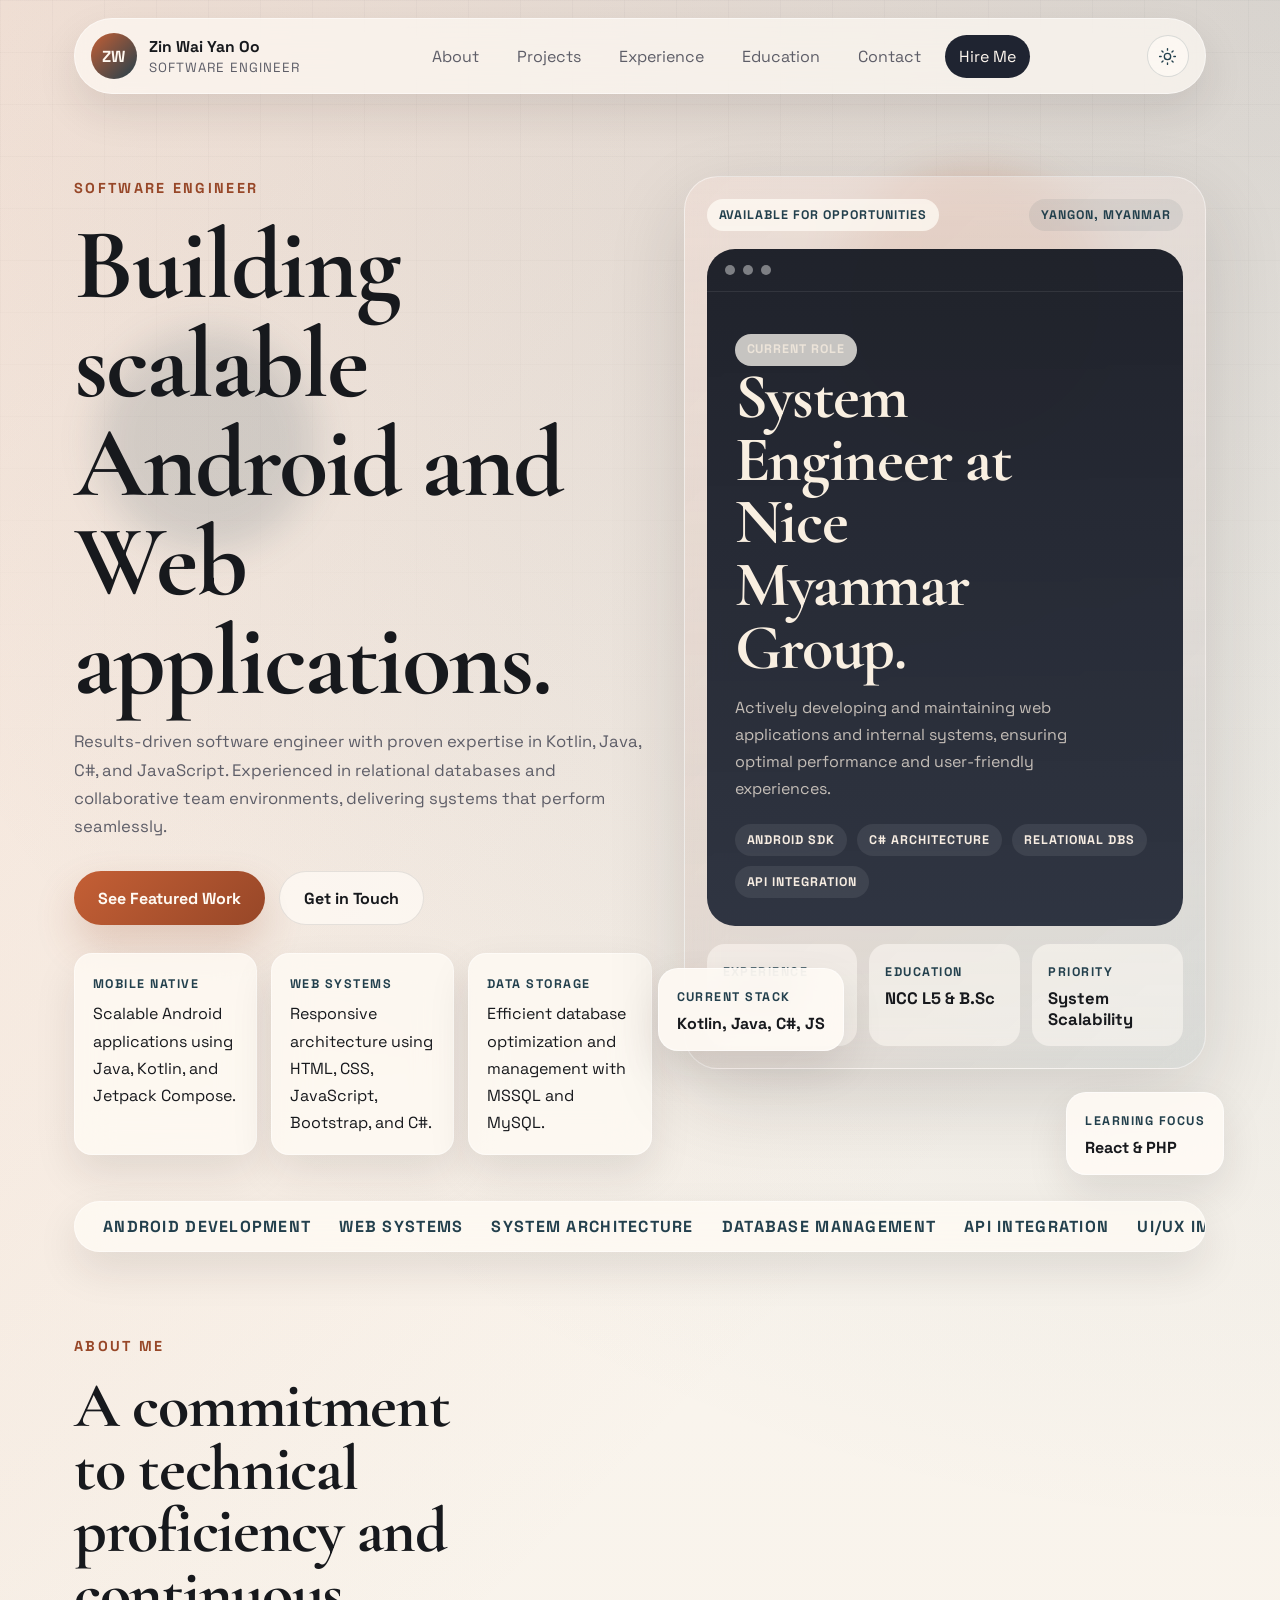
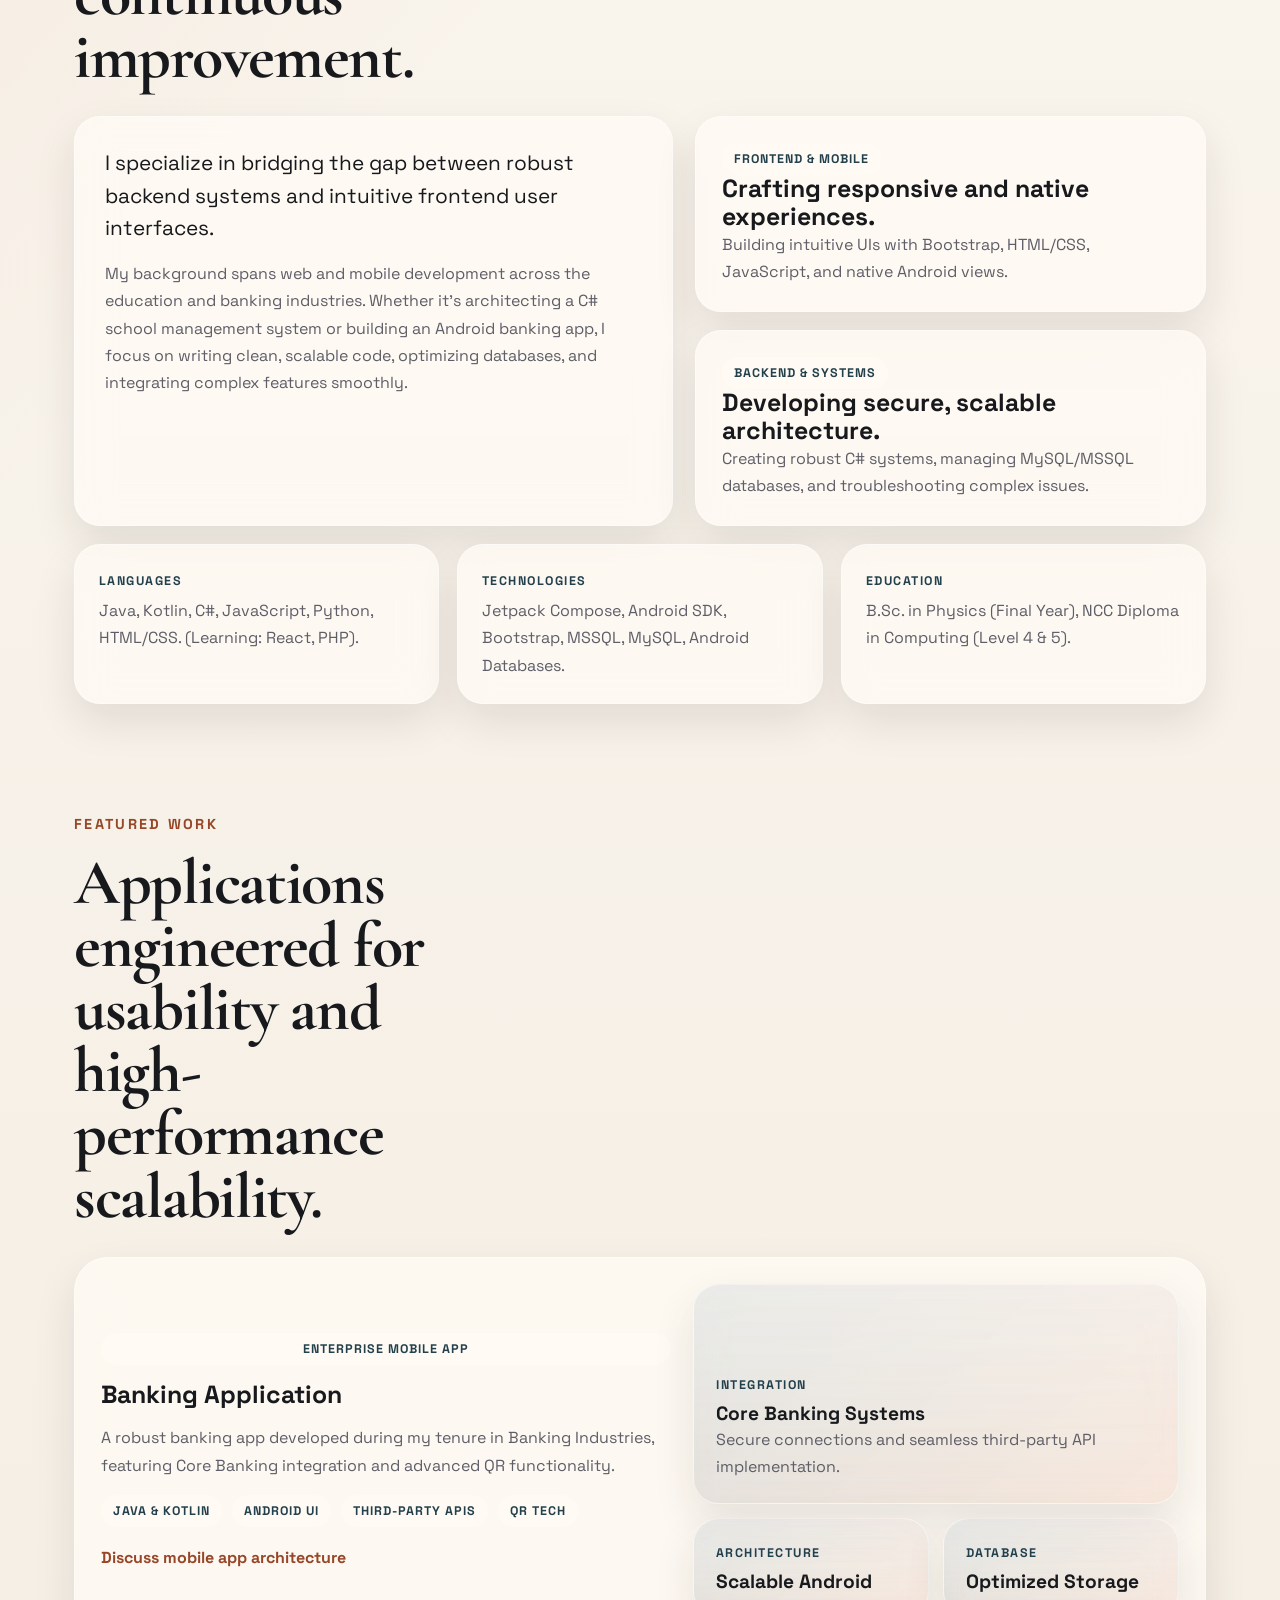
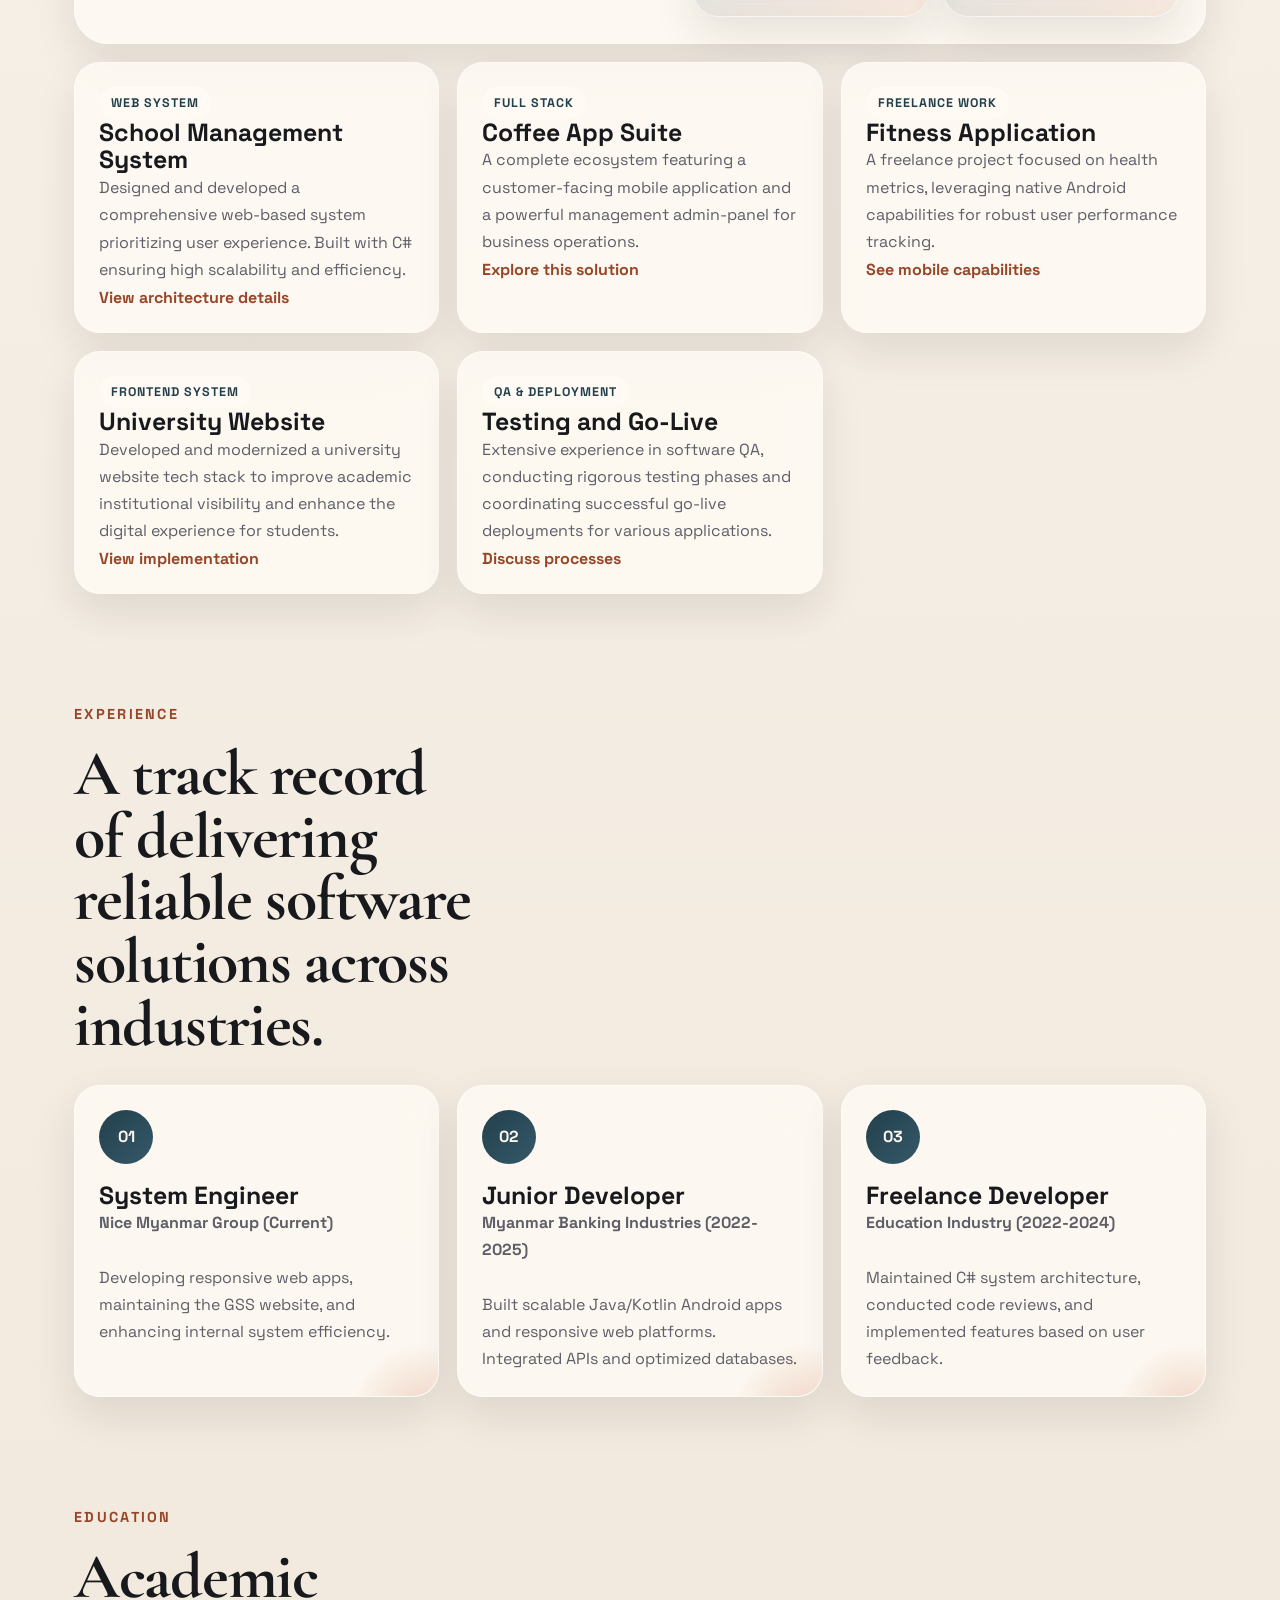
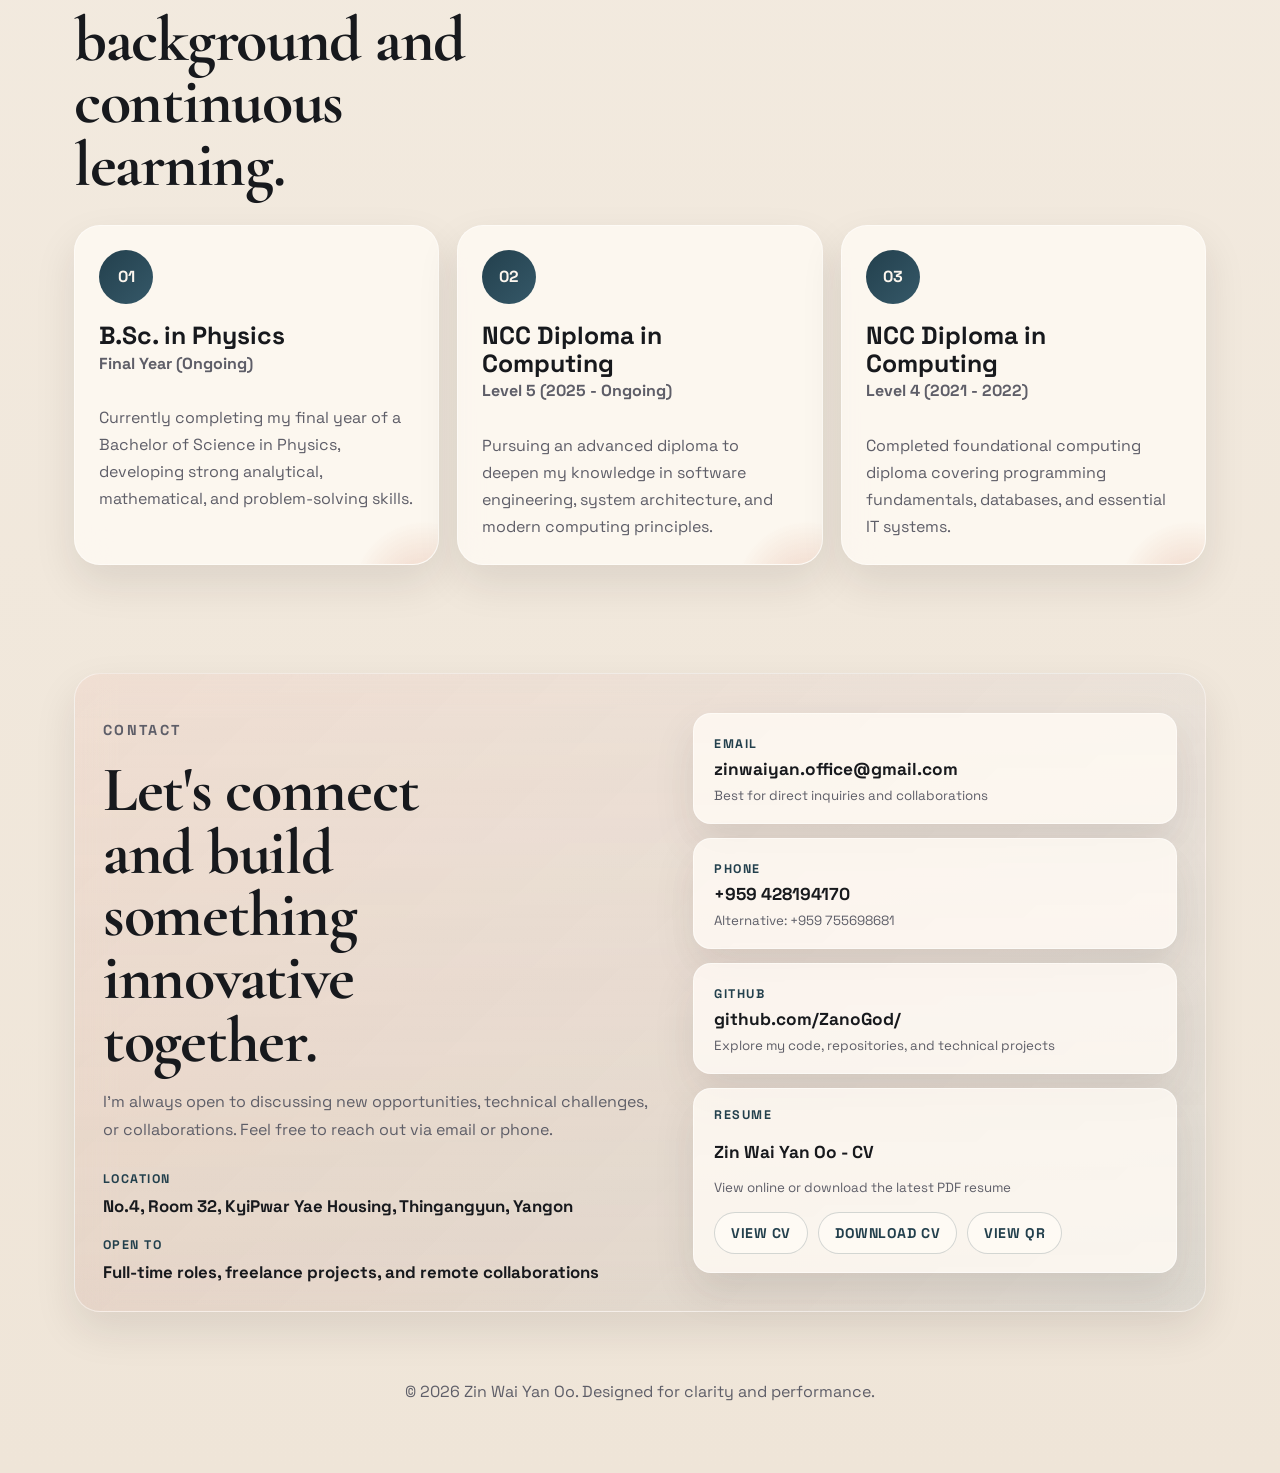
==== commit 75ac0715: "fix and update" ====
--- a/index.html
+++ b/index.html
@@ -10,6 +10,7 @@
     />
     <link rel="stylesheet" href="styles.css" />
     <meta name="viewport" content="width=device-width, initial-scale=1.0" />
+    <meta name="color-scheme" content="light dark" />
     <title>Zin Wai Yan Oo | Software Engineer</title>
     <meta
       name="description"
@@ -48,6 +49,16 @@
             <a href="#contact">Contact</a>
             <a class="nav-cta" href="#contact">Hire Me</a>
           </div>
+
+          <button class="theme-toggle" type="button" aria-label="Switch to dark mode" title="Switch to dark mode" aria-pressed="false">
+            <svg class="theme-icon theme-icon-sun" viewBox="0 0 24 24" aria-hidden="true" focusable="false">
+              <circle cx="12" cy="12" r="4" />
+              <path d="M12 2v2m0 16v2M4.93 4.93l1.42 1.42m11.3 11.3 1.42 1.42M2 12h2m16 0h2M4.93 19.07l1.42-1.42m11.3-11.3 1.42-1.42" />
+            </svg>
+            <svg class="theme-icon theme-icon-moon" viewBox="0 0 24 24" aria-hidden="true" focusable="false">
+              <path d="M20.3 15.4A8.5 8.5 0 0 1 8.6 3.7 8.7 8.7 0 1 0 20.3 15.4Z" />
+            </svg>
+          </button>
         </nav>
 
         <div class="hero-grid">
--- a/styles.css
+++ b/styles.css
@@ -1068,3 +1068,108 @@
         animation: none;
       }
     }
+
+
+/* Light/dark appearance: preserve the original warm cream, terracotta and deep teal identity. */
+.theme-toggle {
+  position: relative;
+  flex: 0 0 42px;
+  width: 42px;
+  height: 42px;
+  display: inline-grid;
+  place-items: center;
+  border: 1px solid rgba(35, 64, 77, 0.16);
+  border-radius: 50%;
+  background: rgba(255, 251, 245, 0.72);
+  color: var(--secondary);
+  cursor: pointer;
+  transition: transform 180ms ease, background 180ms ease, color 180ms ease, border-color 180ms ease;
+  -webkit-tap-highlight-color: transparent;
+}
+.theme-toggle:hover { transform: translateY(-2px); background: rgba(196, 95, 53, 0.12); }
+.theme-toggle:active { transform: scale(.94); }
+.theme-toggle:focus-visible { outline: 3px solid rgba(196, 95, 53, .42); outline-offset: 3px; }
+.theme-icon { width: 19px; height: 19px; fill: none; stroke: currentColor; stroke-width: 1.7; stroke-linecap: round; stroke-linejoin: round; }
+.theme-icon-moon { display: none; }
+
+html[data-theme="dark"] { color-scheme: dark; }
+html[data-theme="dark"] body {
+  --bg: #172c34;
+  --bg-deep: #10232b;
+  --surface: rgba(31, 55, 64, 0.78);
+  --surface-strong: #203b45;
+  --surface-ink: #f6f0e7;
+  --text: #f6f0e7;
+  --muted: #c2c8c7;
+  --line: rgba(246, 240, 231, 0.14);
+  --primary: #d77a51;
+  --primary-deep: #b65d38;
+  --secondary: #d9e7e8;
+  --secondary-soft: #294751;
+  --glow: rgba(196, 95, 53, 0.22);
+  --shadow-lg: 0 28px 80px rgba(0, 0, 0, 0.34);
+  --shadow-md: 0 18px 42px rgba(0, 0, 0, 0.22);
+  background:
+    linear-gradient(135deg, rgba(196, 95, 53, 0.16), transparent 28%),
+    radial-gradient(circle at top right, rgba(196, 95, 53, 0.12), transparent 24%),
+    linear-gradient(180deg, #10232b 0%, #172c34 45%, #1d343d 100%);
+}
+html[data-theme="dark"] body::before {
+  background-image:
+    linear-gradient(rgba(246, 240, 231, 0.035) 1px, transparent 1px),
+    linear-gradient(90deg, rgba(246, 240, 231, 0.035) 1px, transparent 1px);
+}
+html[data-theme="dark"] .nav {
+  border-color: rgba(246, 240, 231, 0.14);
+  background: rgba(23, 44, 52, 0.78);
+}
+html[data-theme="dark"] .nav-links a:hover,
+html[data-theme="dark"] .nav-links a.is-active { background: rgba(246, 240, 231, 0.09); }
+html[data-theme="dark"] .nav-cta { background: var(--primary); color: #fffaf3 !important; }
+html[data-theme="dark"] .nav-cta:hover { background: var(--primary-deep) !important; }
+html[data-theme="dark"] .menu-toggle { background: rgba(246, 240, 231, 0.09); color: var(--text); }
+html[data-theme="dark"] .signal-card,
+html[data-theme="dark"] .about-panel,
+html[data-theme="dark"] .insight-card,
+html[data-theme="dark"] .metric-card,
+html[data-theme="dark"] .featured-project,
+html[data-theme="dark"] .project-card,
+html[data-theme="dark"] .process-card,
+html[data-theme="dark"] .contact-panel,
+html[data-theme="dark"] .showcase-shell,
+html[data-theme="dark"] .floating-card,
+html[data-theme="dark"] .marquee,
+html[data-theme="dark"] .visual-panel {
+  border-color: rgba(246, 240, 231, 0.13);
+}
+html[data-theme="dark"] .showcase-shell {
+  background:
+    linear-gradient(180deg, rgba(246, 240, 231, 0.06), rgba(246, 240, 231, 0.015)),
+    linear-gradient(135deg, rgba(196, 95, 53, 0.2), rgba(35, 64, 77, 0.3));
+}
+html[data-theme="dark"] .status-pill,
+html[data-theme="dark"] .status-note,
+html[data-theme="dark"] .showcase-tags span,
+html[data-theme="dark"] .feature-list span,
+html[data-theme="dark"] .project-tag,
+html[data-theme="dark"] .card-label,
+html[data-theme="dark"] .list-title {
+  background: rgba(246, 240, 231, 0.09);
+  color: #f6f0e7;
+}
+html[data-theme="dark"] .status-note { background: rgba(246, 240, 231, 0.07); }
+html[data-theme="dark"] .button-secondary { background: rgba(31, 55, 64, 0.72); color: var(--text); border-color: var(--line); }
+html[data-theme="dark"] .resume-action { background: #203b45; color: #f6f0e7; border-color: rgba(246, 240, 231, 0.18); }
+html[data-theme="dark"] .qr-dialog { background: #203b45; border-color: rgba(246, 240, 231, 0.16); color: #f6f0e7; }
+html[data-theme="dark"] .qr-image { background: #fff; }
+html[data-theme="dark"] .qr-close { background: rgba(246, 240, 231, 0.1); color: #f6f0e7; }
+html[data-theme="dark"] .theme-toggle { background: rgba(246, 240, 231, 0.08); border-color: rgba(246, 240, 231, 0.16); color: #f6f0e7; }
+html[data-theme="dark"] .theme-toggle:hover { background: rgba(196, 95, 53, 0.2); }
+html[data-theme="dark"] .theme-icon-sun { display: none; }
+html[data-theme="dark"] .theme-icon-moon { display: block; }
+html[data-theme="dark"] .scroll-top { border-color: rgba(246, 240, 231, 0.2); }
+
+@media (max-width: 820px) {
+  .nav { padding-right: 12px; }
+  .theme-toggle { margin-left: auto; }
+}
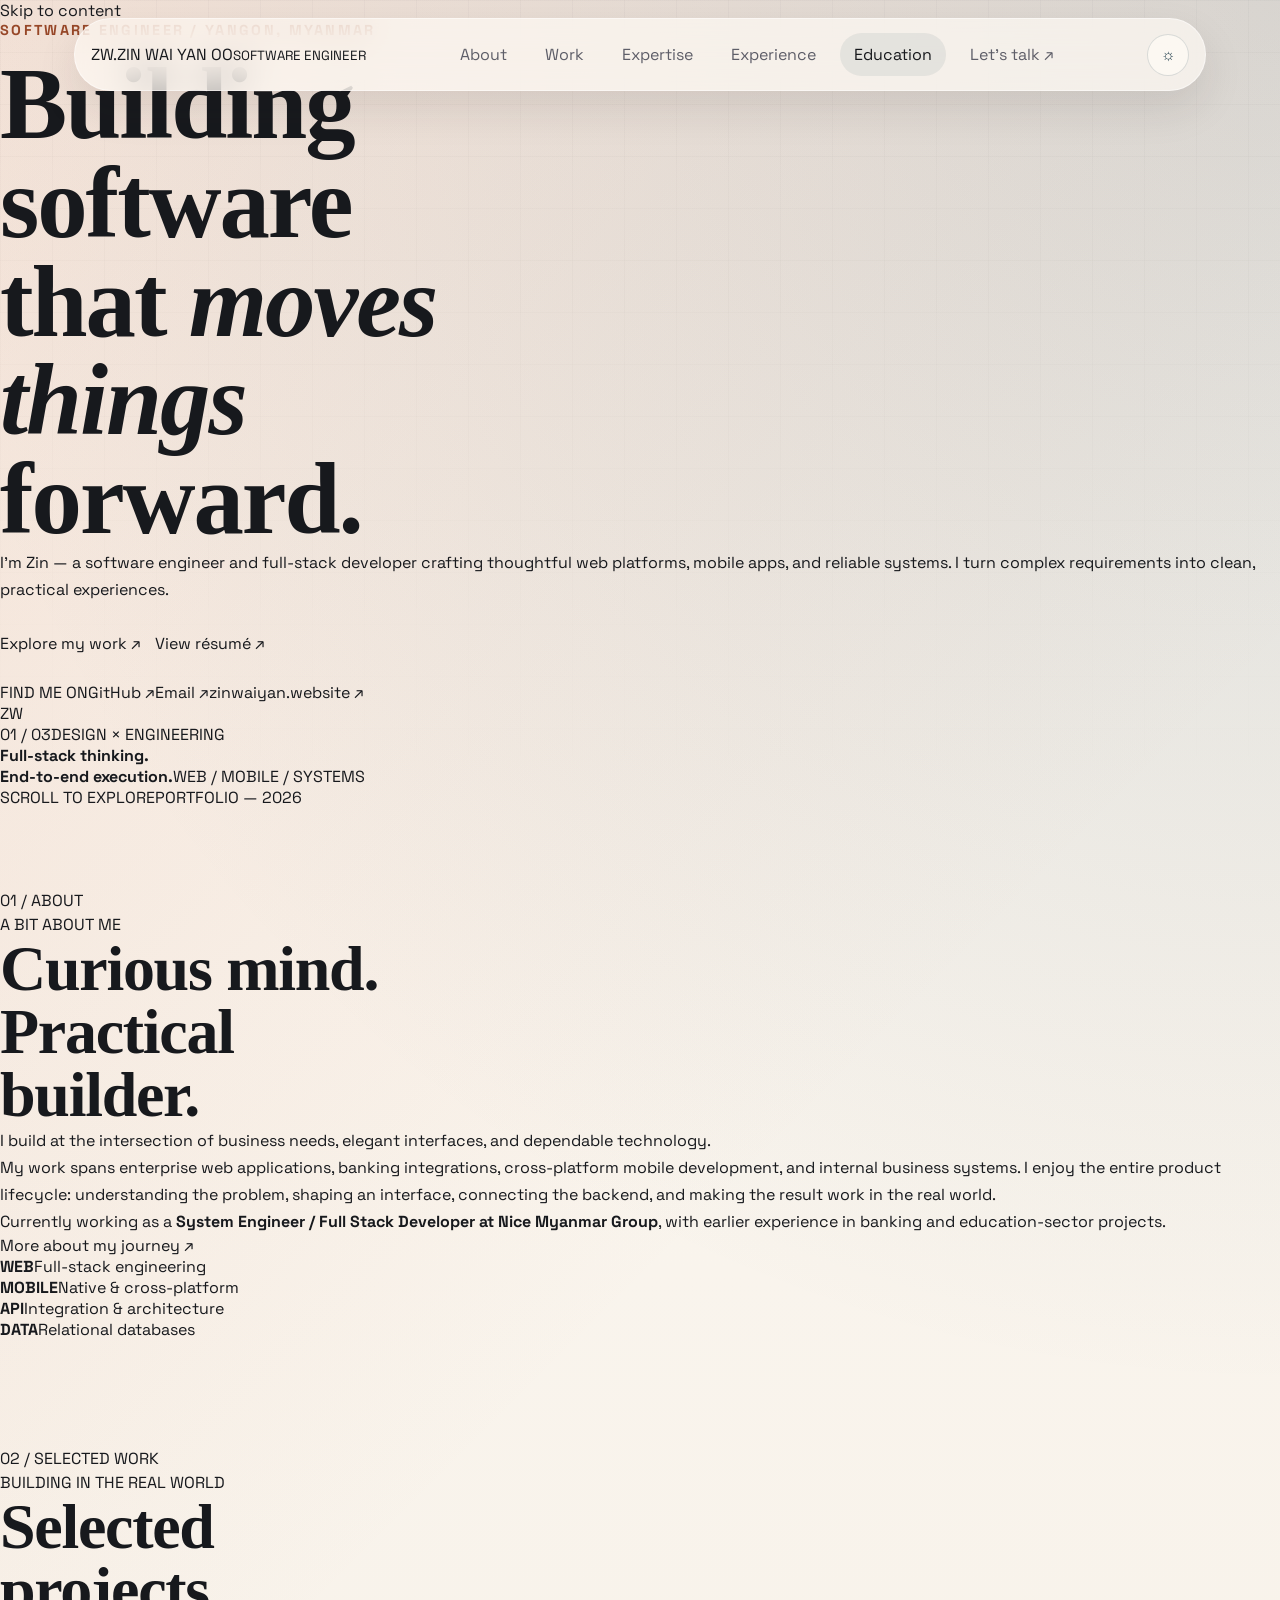
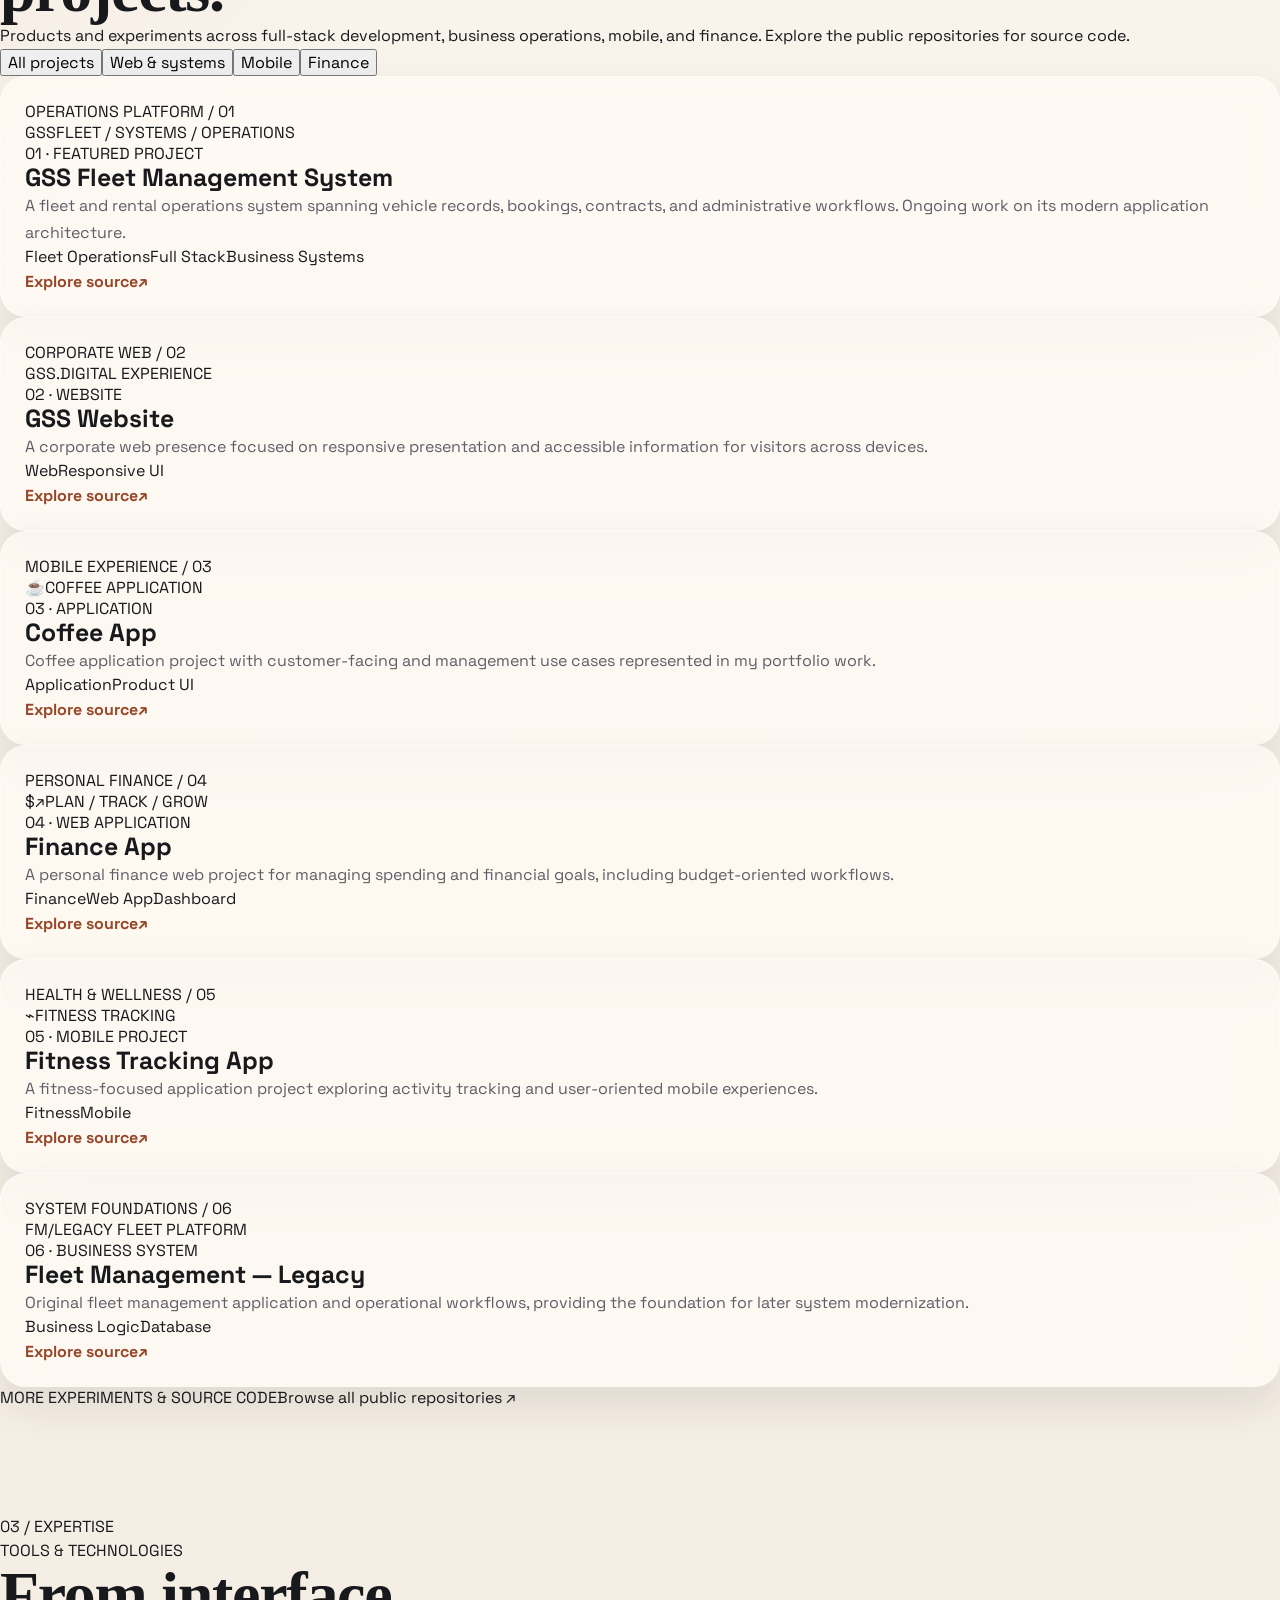
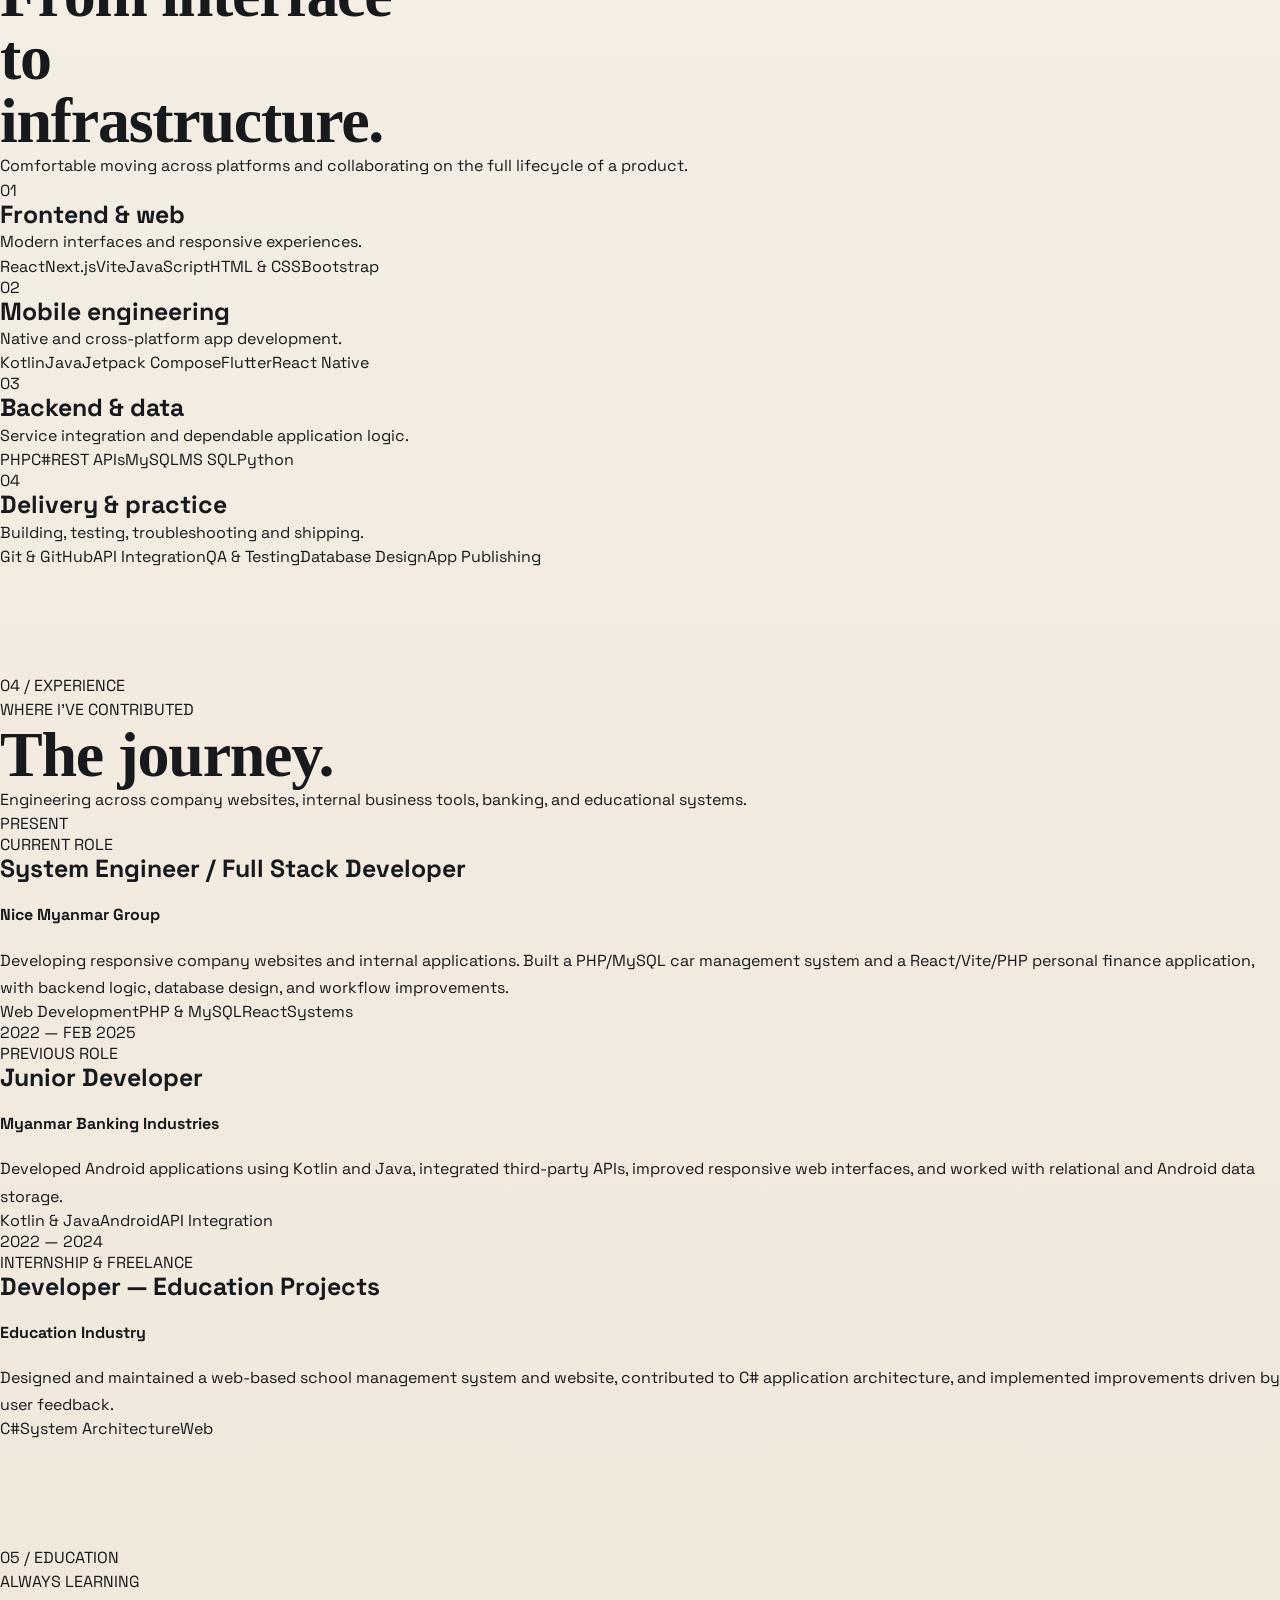
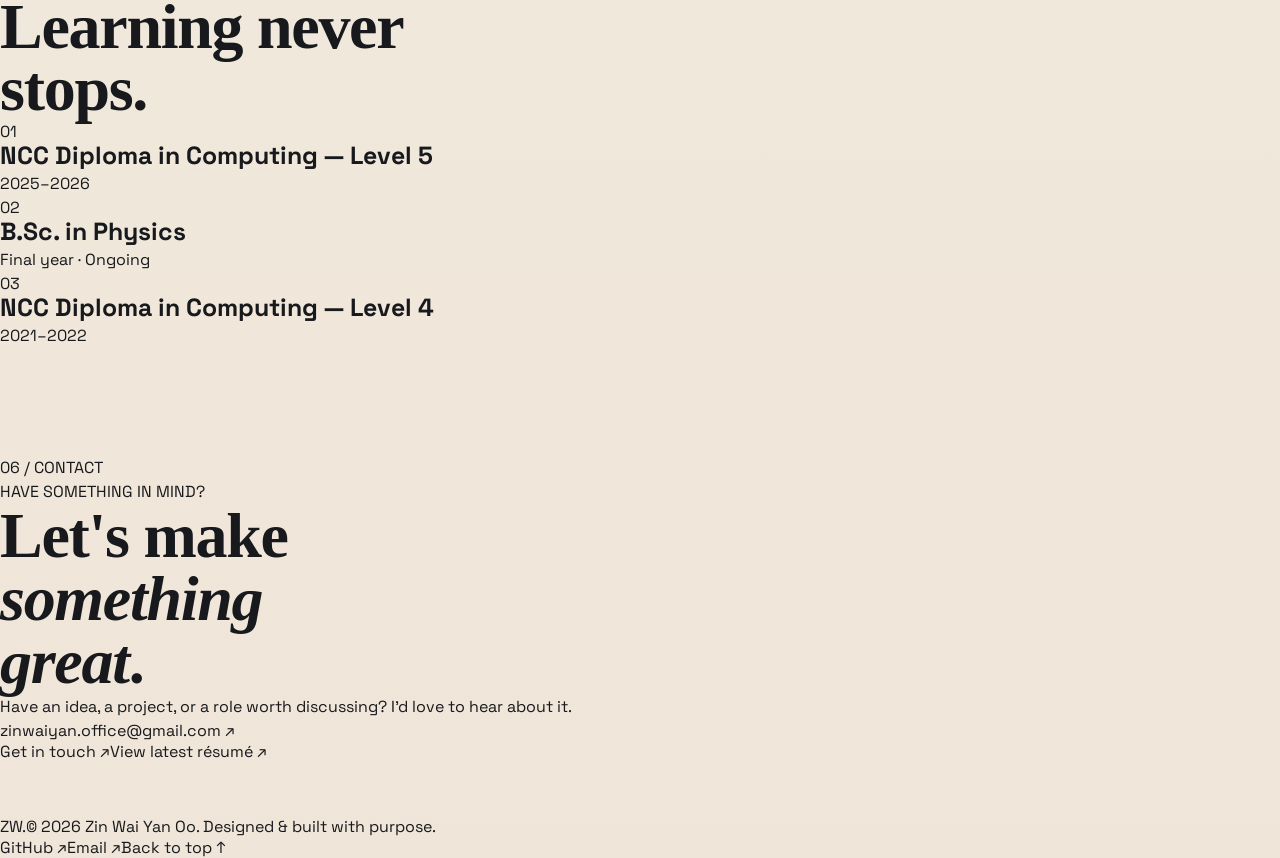
==== commit 5492b21d: "Redesign portfolio structure and refresh resume, work, experience" ====
--- a/index.html
+++ b/index.html
@@ -1,575 +1,75 @@
 <!doctype html>
 <html lang="en">
-  <head>
-    <meta charset="UTF-8" />
-    <link rel="preconnect" href="https://fonts.googleapis.com" />
-    <link rel="preconnect" href="https://fonts.gstatic.com" crossorigin />
-    <link
-      href="https://fonts.googleapis.com/css2?family=Cormorant+Garamond:wght@600;700&family=Space+Grotesk:wght@400;500;700&display=swap"
-      rel="stylesheet"
-    />
-    <link rel="stylesheet" href="styles.css" />
-    <meta name="viewport" content="width=device-width, initial-scale=1.0" />
-    <meta name="color-scheme" content="light dark" />
-    <title>Zin Wai Yan Oo | Software Engineer</title>
-    <meta
-      name="description"
-      content="Portfolio of Zin Wai Yan Oo, a Results-driven Software Engineer with expertise in Web and Android development."
-    />
-  </head>
-  <body>
-    <div class="page-shell">
-      <header class="hero" id="top">
-        <div class="hero-backdrop hero-backdrop-one" aria-hidden="true"></div>
-        <div class="hero-backdrop hero-backdrop-two" aria-hidden="true"></div>
-
-        <nav class="nav">
-          <a class="brand" href="#top" aria-label="Back to top">
-            <span class="brand-mark">ZW</span>
-            <span class="brand-lockup">
-              <strong>Zin Wai Yan Oo</strong>
-              <small>Software Engineer</small>
-            </span>
-          </a>
-
-          <button
-            class="menu-toggle"
-            type="button"
-            aria-expanded="false"
-            aria-controls="site-menu"
-          >
-            <span class="menu-text">Menu</span>
-          </button>
-
-          <div class="nav-links" id="site-menu">
-            <a href="#about">About</a>
-            <a href="#projects">Projects</a>
-            <a href="#experience">Experience</a>
-            <a href="#education">Education</a>
-            <a href="#contact">Contact</a>
-            <a class="nav-cta" href="#contact">Hire Me</a>
-          </div>
-
-          <button class="theme-toggle" type="button" aria-label="Switch to dark mode" title="Switch to dark mode" aria-pressed="false">
-            <svg class="theme-icon theme-icon-sun" viewBox="0 0 24 24" aria-hidden="true" focusable="false">
-              <circle cx="12" cy="12" r="4" />
-              <path d="M12 2v2m0 16v2M4.93 4.93l1.42 1.42m11.3 11.3 1.42 1.42M2 12h2m16 0h2M4.93 19.07l1.42-1.42m11.3-11.3 1.42-1.42" />
-            </svg>
-            <svg class="theme-icon theme-icon-moon" viewBox="0 0 24 24" aria-hidden="true" focusable="false">
-              <path d="M20.3 15.4A8.5 8.5 0 0 1 8.6 3.7 8.7 8.7 0 1 0 20.3 15.4Z" />
-            </svg>
-          </button>
-        </nav>
-
-        <div class="hero-grid">
-          <div class="hero-copy reveal">
-            <p class="eyebrow">Software Engineer</p>
-            <h1>Building scalable Android and Web applications.</h1>
-            <p class="hero-text">
-              Results-driven software engineer with proven expertise in Kotlin,
-              Java, C#, and JavaScript. Experienced in relational databases and
-              collaborative team environments, delivering systems that perform
-              seamlessly.
-            </p>
-
-            <div class="hero-actions">
-              <a class="button button-primary" href="#projects"
-                >See Featured Work</a
-              >
-              <a class="button button-secondary" href="#contact"
-                >Get in Touch</a
-              >
-            </div>
-
-            <div class="signal-grid">
-              <article class="signal-card">
-                <span class="signal-title">Mobile Native</span>
-                <p>
-                  Scalable Android applications using Java, Kotlin, and Jetpack
-                  Compose.
-                </p>
-              </article>
-              <article class="signal-card">
-                <span class="signal-title">Web Systems</span>
-                <p>
-                  Responsive architecture using HTML, CSS, JavaScript,
-                  Bootstrap, and C#.
-                </p>
-              </article>
-              <article class="signal-card">
-                <span class="signal-title">Data Storage</span>
-                <p>
-                  Efficient database optimization and management with MSSQL and
-                  MySQL.
-                </p>
-              </article>
-            </div>
-          </div>
-
-          <div class="hero-showcase reveal reveal-delay">
-            <div class="showcase-shell">
-              <div class="showcase-topbar">
-                <span class="status-pill">Available for Opportunities</span>
-                <span class="status-note">Yangon, Myanmar</span>
-              </div>
-
-              <div class="showcase-screen">
-                <div class="showcase-screen-head" aria-hidden="true">
-                  <span class="screen-dot"></span>
-                  <span class="screen-dot"></span>
-                  <span class="screen-dot"></span>
-                </div>
-
-                <div class="showcase-content">
-                  <p class="card-label">Current Role</p>
-                  <h2>System Engineer at Nice Myanmar Group.</h2>
-                  <p>
-                    Actively developing and maintaining web applications and
-                    internal systems, ensuring optimal performance and
-                    user-friendly experiences.
-                  </p>
-                  <div class="showcase-tags">
-                    <span>Android SDK</span>
-                    <span>C# Architecture</span>
-                    <span>Relational DBs</span>
-                    <span>API Integration</span>
-                  </div>
-                </div>
-              </div>
-
-              <div class="metric-ribbon">
-                <div>
-                  <span class="metric-label">Experience</span>
-                  <strong>3+ Years</strong>
-                </div>
-                <div>
-                  <span class="metric-label">Education</span>
-                  <strong>NCC L5 & B.Sc</strong>
-                </div>
-                <div>
-                  <span class="metric-label">Priority</span>
-                  <strong>System Scalability</strong>
-                </div>
-              </div>
-            </div>
-
-            <div class="floating-card floating-card-one">
-              <span class="floating-label">Current Stack</span>
-              <strong>Kotlin, Java, C#, JS</strong>
-            </div>
-
-            <div class="floating-card floating-card-two">
-              <span class="floating-label">Learning Focus</span>
-              <strong>React & PHP</strong>
-            </div>
-          </div>
-        </div>
-
-        <div class="marquee reveal" aria-label="Portfolio strengths">
-          <div class="marquee-track">
-            <span>Android Development</span>
-            <span>Web Systems</span>
-            <span>System Architecture</span>
-            <span>Database Management</span>
-            <span>API Integration</span>
-            <span>UI/UX Implementation</span>
-            <span>Android Development</span>
-            <span>Web Systems</span>
-            <span>System Architecture</span>
-            <span>Database Management</span>
-            <span>API Integration</span>
-            <span>UI/UX Implementation</span>
-          </div>
-        </div>
-      </header>
-
-      <main>
-        <section class="section about" id="about">
-          <div class="section-heading reveal">
-            <p class="eyebrow">About Me</p>
-            <h2>
-              A commitment to technical proficiency and continuous improvement.
-            </h2>
-          </div>
-
-          <div class="about-grid">
-            <article class="about-panel reveal">
-              <p class="lead">
-                I specialize in bridging the gap between robust backend systems
-                and intuitive frontend user interfaces.
-              </p>
-              <p>
-                My background spans web and mobile development across the
-                education and banking industries. Whether it's architecting a C#
-                school management system or building an Android banking app, I
-                focus on writing clean, scalable code, optimizing databases, and
-                integrating complex features smoothly.
-              </p>
-            </article>
-
-            <div class="insight-column reveal reveal-delay">
-              <article class="insight-card">
-                <span class="list-title">Frontend & Mobile</span>
-                <h3>Crafting responsive and native experiences.</h3>
-                <p>
-                  Building intuitive UIs with Bootstrap, HTML/CSS, JavaScript,
-                  and native Android views.
-                </p>
-              </article>
-              <article class="insight-card">
-                <span class="list-title">Backend & Systems</span>
-                <h3>Developing secure, scalable architecture.</h3>
-                <p>
-                  Creating robust C# systems, managing MySQL/MSSQL databases,
-                  and troubleshooting complex issues.
-                </p>
-              </article>
-            </div>
-          </div>
-
-          <div class="about-metrics">
-            <article class="metric-card reveal">
-              <span class="metric-card-title">Languages</span>
-              <p>
-                Java, Kotlin, C#, JavaScript, Python, HTML/CSS. (Learning:
-                React, PHP).
-              </p>
-            </article>
-            <article class="metric-card reveal reveal-delay">
-              <span class="metric-card-title">Technologies</span>
-              <p>
-                Jetpack Compose, Android SDK, Bootstrap, MSSQL, MySQL, Android
-                Databases.
-              </p>
-            </article>
-            <article class="metric-card reveal">
-              <span class="metric-card-title">Education</span>
-              <p>
-                B.Sc. in Physics (Final Year), NCC Diploma in Computing (Level 4
-                & 5).
-              </p>
-            </article>
-          </div>
-        </section>
-
-        <section class="section projects" id="projects">
-          <div class="section-heading reveal">
-            <p class="eyebrow">Featured Work</p>
-            <h2>
-              Applications engineered for usability and high-performance
-              scalability.
-            </h2>
-          </div>
-
-          <article class="featured-project reveal">
-            <div class="featured-copy">
-              <span class="project-tag">Enterprise Mobile App</span>
-              <h3>Banking Application</h3>
-              <p>
-                A robust banking app developed during my tenure in Banking
-                Industries, featuring Core Banking integration and advanced QR
-                functionality.
-              </p>
-              <div class="feature-list">
-                <span>Java & Kotlin</span>
-                <span>Android UI</span>
-                <span>Third-party APIs</span>
-                <span>QR Tech</span>
-              </div>
-              <a class="text-link" href="#contact"
-                >Discuss mobile app architecture</a
-              >
-            </div>
-
-            <div class="featured-visual" aria-hidden="true">
-              <div class="visual-panel visual-panel-large">
-                <span class="visual-label">Integration</span>
-                <strong>Core Banking Systems</strong>
-                <p>
-                  Secure connections and seamless third-party API
-                  implementation.
-                </p>
-              </div>
-              <div class="visual-stack">
-                <div class="visual-panel">
-                  <span class="visual-label">Architecture</span>
-                  <strong>Scalable Android</strong>
-                </div>
-                <div class="visual-panel">
-                  <span class="visual-label">Database</span>
-                  <strong>Optimized Storage</strong>
-                </div>
-              </div>
-            </div>
-          </article>
-
-          <div class="project-grid">
-            <article class="project-card reveal">
-              <span class="project-tag">Web System</span>
-              <h3>School Management System</h3>
-              <p>
-                Designed and developed a comprehensive web-based system
-                prioritizing user experience. Built with C# ensuring high
-                scalability and efficiency.
-              </p>
-              <a href="#contact">View architecture details</a>
-            </article>
-
-            <article class="project-card reveal reveal-delay">
-              <span class="project-tag">Full Stack</span>
-              <h3>Coffee App Suite</h3>
-              <p>
-                A complete ecosystem featuring a customer-facing mobile
-                application and a powerful management admin-panel for business
-                operations.
-              </p>
-              <a href="#contact">Explore this solution</a>
-            </article>
-
-            <article class="project-card reveal">
-              <span class="project-tag">Freelance Work</span>
-              <h3>Fitness Application</h3>
-              <p>
-                A freelance project focused on health metrics, leveraging native
-                Android capabilities for robust user performance tracking.
-              </p>
-              <a href="#contact">See mobile capabilities</a>
-            </article>
-
-            <article class="project-card reveal">
-              <span class="project-tag">Frontend System</span>
-              <h3>University Website</h3>
-              <p>
-                Developed and modernized a university website tech stack to
-                improve academic institutional visibility and enhance the
-                digital experience for students.
-              </p>
-              <a href="#contact">View implementation</a>
-            </article>
-
-            <article class="project-card reveal reveal-delay">
-              <span class="project-tag">QA & Deployment</span>
-              <h3>Testing and Go-Live</h3>
-              <p>
-                Extensive experience in software QA, conducting rigorous testing
-                phases and coordinating successful go-live deployments for
-                various applications.
-              </p>
-              <a href="#contact">Discuss processes</a>
-            </article>
-          </div>
-        </section>
-
-        <section class="section services" id="experience">
-          <div class="section-heading reveal">
-            <p class="eyebrow">Experience</p>
-            <h2>
-              A track record of delivering reliable software solutions across
-              industries.
-            </h2>
-          </div>
-
-          <div class="process-grid">
-            <article class="process-card reveal">
-              <span class="process-number">01</span>
-              <h3>System Engineer</h3>
-              <p>
-                <strong>Nice Myanmar Group (Current)</strong
-                ><br /><br />Developing responsive web apps, maintaining the GSS
-                website, and enhancing internal system efficiency.
-              </p>
-            </article>
-
-            <article class="process-card reveal reveal-delay">
-              <span class="process-number">02</span>
-              <h3>Junior Developer</h3>
-              <p>
-                <strong>Myanmar Banking Industries (2022-2025)</strong
-                ><br /><br />Built scalable Java/Kotlin Android apps and
-                responsive web platforms. Integrated APIs and optimized
-                databases.
-              </p>
-            </article>
-
-            <article class="process-card reveal">
-              <span class="process-number">03</span>
-              <h3>Freelance Developer</h3>
-              <p>
-                <strong>Education Industry (2022-2024)</strong
-                ><br /><br />Maintained C# system architecture, conducted code
-                reviews, and implemented features based on user feedback.
-              </p>
-            </article>
-          </div>
-        </section>
-
-        <section class="section education" id="education">
-          <div class="section-heading reveal">
-            <p class="eyebrow">Education</p>
-            <h2>Academic background and continuous learning.</h2>
-          </div>
-
-          <div class="process-grid">
-            <article class="process-card reveal">
-              <span class="process-number">01</span>
-              <h3>B.Sc. in Physics</h3>
-              <p>
-                <strong>Final Year (Ongoing)</strong><br /><br />Currently
-                completing my final year of a Bachelor of Science in Physics,
-                developing strong analytical, mathematical, and problem-solving
-                skills.
-              </p>
-            </article>
-
-            <article class="process-card reveal reveal-delay">
-              <span class="process-number">02</span>
-              <h3>NCC Diploma in Computing</h3>
-              <p>
-                <strong>Level 5 (2025 - Ongoing)</strong><br /><br />Pursuing an
-                advanced diploma to deepen my knowledge in software engineering,
-                system architecture, and modern computing principles.
-              </p>
-            </article>
-
-            <article class="process-card reveal">
-              <span class="process-number">03</span>
-              <h3>NCC Diploma in Computing</h3>
-              <p>
-                <strong>Level 4 (2021 - 2022)</strong><br /><br />Completed
-                foundational computing diploma covering programming
-                fundamentals, databases, and essential IT systems.
-              </p>
-            </article>
-          </div>
-        </section>
-
-        <section class="section contact" id="contact">
-          <div class="contact-panel reveal">
-            <div class="contact-copy">
-              <p class="eyebrow">Contact</p>
-              <h2>Let's connect and build something innovative together.</h2>
-              <p>
-                I'm always open to discussing new opportunities, technical
-                challenges, or collaborations. Feel free to reach out via email
-                or phone.
-              </p>
-
-              <div class="contact-notes">
-                <div>
-                  <span class="contact-note-label">Location</span>
-                  <strong
-                    >No.4, Room 32, KyiPwar Yae Housing, Thingangyun,
-                    Yangon</strong
-                  >
-                </div>
-                <div>
-                  <span class="contact-note-label">Open to</span>
-                  <strong
-                    >Full-time roles, freelance projects, and remote
-                    collaborations</strong
-                  >
-                </div>
-              </div>
-            </div>
-
-            <div class="contact-links">
-              <a class="contact-link" href="mailto:zinwaiyan.office@gmail.com">
-                <span>Email</span>
-                <strong>zinwaiyan.office@gmail.com</strong>
-                <small>Best for direct inquiries and collaborations</small>
-              </a>
-              <a class="contact-link" href="tel:+959428194170">
-                <span>Phone</span>
-                <strong>+959 428194170</strong>
-                <small>Alternative: +959 755698681</small>
-              </a>
-              <a
-                class="contact-link"
-                href="https://github.com/ZanoGod/"
-                target="_blank"
-                rel="noreferrer"
-              >
-                <span>GitHub</span>
-                <strong>github.com/ZanoGod/</strong>
-                <small
-                  >Explore my code, repositories, and technical projects</small
-                >
-              </a>
-              <div class="contact-link resume-card">
-                <span>Resume</span>
-                <strong>Zin Wai Yan Oo - CV</strong>
-                <small>View online or download the latest PDF resume</small>
-                <div class="resume-actions">
-                  <a
-                    class="resume-action"
-                    id="resume-view-link"
-                    href="https://drive.google.com/file/d/1jS8m0GJOeBFLORlbGKpFHRKjBqg52aJW/view?usp=sharing"
-                    target="_blank"
-                    rel="noreferrer"
-                    >View CV</a
-                  >
-                  <a
-                    class="resume-action"
-                    href="assets/ZinWaiYanOo_Resume.pdf"
-                    download="Zin-Wai-Yan-Oo-CV.pdf"
-                    >Download CV</a
-                  >
-                  <button
-                    class="resume-action"
-                    type="button"
-                    id="view-qr-button"
-                    aria-haspopup="dialog"
-                    aria-controls="resume-qr-modal"
-                  >
-                    View QR
-                  </button>
-                </div>
-              </div>
-            </div>
-          </div>
-        </section>
-      </main>
-
-      <footer class="footer">
-        <p>
-          &copy; <span id="year"></span> Zin Wai Yan Oo. Designed for clarity
-          and performance.
-        </p>
-      </footer>
-    </div>
-
-    <button class="scroll-top" type="button" aria-label="Back to top">
-      <span aria-hidden="true">&#8593;</span>
-    </button>
-
-    <div class="qr-modal" id="resume-qr-modal" hidden>
-      <div
-        class="qr-dialog"
-        role="dialog"
-        aria-modal="true"
-        aria-labelledby="qr-title"
-      >
-        <button
-          class="qr-close"
-          type="button"
-          id="close-qr-button"
-          aria-label="Close QR code"
-        >
-          &#10005;
-        </button>
-        <p class="qr-kicker">Scan to open resume</p>
-        <h3 id="qr-title">CV QR Code</h3>
-        <img
-          class="qr-image"
-          src="assets/qr-code.png"
-          alt="QR code linking to Zin Wai Yan Oo CV"
-          loading="lazy"
-          decoding="async"
-        />
-        <p class="qr-note">Use your phone camera to open the CV directly.</p>
+<head>
+  <meta charset="UTF-8">
+  <meta name="viewport" content="width=device-width, initial-scale=1">
+  <meta name="color-scheme" content="dark light">
+  <meta name="theme-color" content="#0b1020">
+  <meta name="description" content="Zin Wai Yan Oo — software engineer and full-stack developer building web applications, mobile experiences, and dependable systems in Yangon, Myanmar.">
+  <meta property="og:type" content="website">
+  <meta property="og:title" content="Zin Wai Yan Oo | Software Engineer & Full-Stack Developer">
+  <meta property="og:description" content="Selected full-stack, mobile, and systems work by Zin Wai Yan Oo.">
+  <meta property="og:url" content="https://zinwaiyan.website/">
+  <link rel="canonical" href="https://zinwaiyan.website/">
+  <link rel="preconnect" href="https://fonts.googleapis.com">
+  <link rel="preconnect" href="https://fonts.gstatic.com" crossorigin>
+  <link href="https://fonts.googleapis.com/css2?family=DM+Sans:wght@400;500;600;700&family=Space+Grotesk:wght@400;500;600;700&display=swap" rel="stylesheet">
+  <link rel="stylesheet" href="styles.css">
+  <title>Zin Wai Yan Oo — Software Engineer & Full-Stack Developer</title>
+</head>
+<body>
+  <a class="skip-link" href="#main">Skip to content</a>
+  <div class="ambient ambient-one" aria-hidden="true"></div><div class="ambient ambient-two" aria-hidden="true"></div>
+  <header class="site-header" id="top">
+    <nav class="nav wrap" aria-label="Main navigation">
+      <a class="logo" href="#top" aria-label="Zin Wai Yan Oo, home"><span class="logo-glyph">ZW<span>.</span></span><span class="logo-copy">ZIN WAI YAN OO<small>SOFTWARE ENGINEER</small></span></a>
+      <button class="menu-toggle" type="button" aria-expanded="false" aria-controls="nav-links" aria-label="Open navigation"><span></span><span></span><span></span></button>
+      <div class="nav-links" id="nav-links">
+        <a href="#about">About</a><a href="#work">Work</a><a href="#skills">Expertise</a><a href="#experience">Experience</a><a href="#education">Education</a>
+        <a class="nav-contact" href="#contact">Let's talk <span aria-hidden="true">↗</span></a>
       </div>
-    </div>
-
-    <script src="script.js"></script>
-  </body>
-</html>
+      <button class="theme-toggle" type="button" aria-label="Switch to light theme" aria-pressed="true" title="Toggle color theme">☼</button>
+    </nav>
+  </header>
+  <main id="main">
+    <section class="hero wrap" aria-labelledby="hero-title">
+      <div class="hero-main">
+        <div class="eyebrow"><span class="live-dot"></span> SOFTWARE ENGINEER <span class="eyebrow-divider">/</span> YANGON, MYANMAR</div>
+        <h1 id="hero-title">Building software<br>that <em>moves things</em><br>forward<span class="accent">.</span></h1>
+        <p class="hero-description">I'm Zin — a software engineer and full-stack developer crafting thoughtful web platforms, mobile apps, and reliable systems. I turn complex requirements into clean, practical experiences.</p>
+        <div class="hero-actions"><a class="btn btn-primary" href="#work">Explore my work <span aria-hidden="true">↗</span></a><a class="btn btn-ghost" href="https://drive.google.com/file/d/1mxy-p875QYBpfCrog71b6ZtD5YPPYVCi/view?usp=sharing" target="_blank" rel="noopener noreferrer">View résumé <span aria-hidden="true">↗</span></a></div>
+        <div class="hero-social"><span>FIND ME ON</span><a href="https://github.com/ZanoGod" target="_blank" rel="noopener noreferrer">GitHub ↗</a><a href="mailto:zinwaiyan.office@gmail.com">Email ↗</a><a href="https://zinwaiyan.website">zinwaiyan.website ↗</a></div>
+      </div>
+      <div class="hero-aside" aria-label="Professional focus"><div class="orbit orbit-one"></div><div class="orbit orbit-two"></div><div class="hero-monogram">Z<span>W</span><i></i></div><div class="hero-aside-label"><span>01 / 03</span><span>DESIGN × ENGINEERING</span></div><div class="hero-aside-bottom"><strong>Full-stack thinking.<br>End-to-end execution.</strong><span>WEB / MOBILE / SYSTEMS</span></div></div>
+      <div class="hero-foot"><span>SCROLL TO EXPLORE</span><span class="scroll-line"></span><span>PORTFOLIO — 2026</span></div>
+    </section>
+    <section class="section about-section" id="about" aria-labelledby="about-title"><div class="wrap"><div class="section-top"><span class="section-index">01 / ABOUT</span><span class="section-rule"></span></div><div class="about-layout"><div><p class="kicker">A BIT ABOUT ME</p><h2 id="about-title" class="display-heading">Curious mind.<br><span class="text-gradient">Practical builder.</span></h2></div><div class="about-body"><p class="about-lead">I build at the intersection of business needs, elegant interfaces, and dependable technology.</p><p>My work spans enterprise web applications, banking integrations, cross-platform mobile development, and internal business systems. I enjoy the entire product lifecycle: understanding the problem, shaping an interface, connecting the backend, and making the result work in the real world.</p><p>Currently working as a <strong>System Engineer / Full Stack Developer at Nice Myanmar Group</strong>, with earlier experience in banking and education-sector projects.</p><a class="inline-link" href="#experience">More about my journey <span aria-hidden="true">↗</span></a></div></div><div class="stat-strip"><div><strong>WEB</strong><span>Full-stack engineering</span></div><div><strong>MOBILE</strong><span>Native & cross-platform</span></div><div><strong>API</strong><span>Integration & architecture</span></div><div><strong>DATA</strong><span>Relational databases</span></div></div></div></section>
+    <section class="section work-section" id="work" aria-labelledby="work-title"><div class="wrap"><div class="section-top"><span class="section-index">02 / SELECTED WORK</span><span class="section-rule"></span></div><div class="section-intro"><div><p class="kicker">BUILDING IN THE REAL WORLD</p><h2 id="work-title" class="display-heading">Selected <span class="text-gradient">projects.</span></h2></div><p>Products and experiments across full-stack development, business operations, mobile, and finance. Explore the public repositories for source code.</p></div>
+      <div class="filter-row" role="group" aria-label="Filter projects"><button class="filter is-active" data-filter="all" aria-pressed="true">All projects</button><button class="filter" data-filter="web" aria-pressed="false">Web & systems</button><button class="filter" data-filter="mobile" aria-pressed="false">Mobile</button><button class="filter" data-filter="finance" aria-pressed="false">Finance</button></div>
+      <div class="projects-grid">
+        <article class="project-card project-featured" data-categories="web"><div class="project-art art-fleet"><span class="art-label">OPERATIONS PLATFORM / 01</span><div class="art-center"><span class="art-symbol">GSS</span><span class="art-caption">FLEET / SYSTEMS / OPERATIONS</span></div><span class="art-grid" aria-hidden="true"></span></div><div class="project-info"><span class="project-number">01 · FEATURED PROJECT</span><h3>GSS Fleet Management System</h3><p>A fleet and rental operations system spanning vehicle records, bookings, contracts, and administrative workflows. Ongoing work on its modern application architecture.</p><div class="tags"><span>Fleet Operations</span><span>Full Stack</span><span>Business Systems</span></div><a class="project-link" href="https://github.com/ZanoGod/Gss-fleet-System" target="_blank" rel="noopener noreferrer" aria-label="View GSS Fleet Management System source on GitHub">Explore source <span aria-hidden="true">↗</span></a></div></article>
+        <article class="project-card" data-categories="web"><div class="project-art art-gss"><span class="art-label">CORPORATE WEB / 02</span><div class="art-center"><span class="art-symbol">GSS<span class="tiny-accent">.</span></span><span class="art-caption">DIGITAL EXPERIENCE</span></div></div><div class="project-info"><span class="project-number">02 · WEBSITE</span><h3>GSS Website</h3><p>A corporate web presence focused on responsive presentation and accessible information for visitors across devices.</p><div class="tags"><span>Web</span><span>Responsive UI</span></div><a class="project-link" href="https://github.com/ZanoGod/GSS-Website" target="_blank" rel="noopener noreferrer">Explore source <span aria-hidden="true">↗</span></a></div></article>
+        <article class="project-card" data-categories="mobile"><div class="project-art art-coffee"><span class="art-label">MOBILE EXPERIENCE / 03</span><div class="art-center"><span class="art-symbol art-icon">☕</span><span class="art-caption">COFFEE APPLICATION</span></div></div><div class="project-info"><span class="project-number">03 · APPLICATION</span><h3>Coffee App</h3><p>Coffee application project with customer-facing and management use cases represented in my portfolio work.</p><div class="tags"><span>Application</span><span>Product UI</span></div><a class="project-link" href="https://github.com/ZanoGod/Coffee-App" target="_blank" rel="noopener noreferrer">Explore source <span aria-hidden="true">↗</span></a></div></article>
+        <article class="project-card" data-categories="web finance"><div class="project-art art-finance"><span class="art-label">PERSONAL FINANCE / 04</span><div class="art-center"><span class="art-symbol">$<span class="tiny-accent">↗</span></span><span class="art-caption">PLAN / TRACK / GROW</span></div></div><div class="project-info"><span class="project-number">04 · WEB APPLICATION</span><h3>Finance App</h3><p>A personal finance web project for managing spending and financial goals, including budget-oriented workflows.</p><div class="tags"><span>Finance</span><span>Web App</span><span>Dashboard</span></div><a class="project-link" href="https://github.com/ZanoGod/financialApp" target="_blank" rel="noopener noreferrer">Explore source <span aria-hidden="true">↗</span></a></div></article>
+        <article class="project-card" data-categories="mobile"><div class="project-art art-fitness"><span class="art-label">HEALTH & WELLNESS / 05</span><div class="art-center"><span class="art-symbol art-icon">⌁</span><span class="art-caption">FITNESS TRACKING</span></div></div><div class="project-info"><span class="project-number">05 · MOBILE PROJECT</span><h3>Fitness Tracking App</h3><p>A fitness-focused application project exploring activity tracking and user-oriented mobile experiences.</p><div class="tags"><span>Fitness</span><span>Mobile</span></div><a class="project-link" href="https://github.com/ZanoGod/My-Fitness-Tracking-App" target="_blank" rel="noopener noreferrer">Explore source <span aria-hidden="true">↗</span></a></div></article>
+        <article class="project-card" data-categories="web"><div class="project-art art-legacy"><span class="art-label">SYSTEM FOUNDATIONS / 06</span><div class="art-center"><span class="art-symbol">FM<span class="tiny-accent">/</span></span><span class="art-caption">LEGACY FLEET PLATFORM</span></div></div><div class="project-info"><span class="project-number">06 · BUSINESS SYSTEM</span><h3>Fleet Management — Legacy</h3><p>Original fleet management application and operational workflows, providing the foundation for later system modernization.</p><div class="tags"><span>Business Logic</span><span>Database</span></div><a class="project-link" href="https://github.com/ZanoGod/Fleet-Management-System" target="_blank" rel="noopener noreferrer">Explore source <span aria-hidden="true">↗</span></a></div></article>
+      </div><div class="more-work"><span>MORE EXPERIMENTS & SOURCE CODE</span><a class="inline-link" href="https://github.com/ZanoGod?tab=repositories" target="_blank" rel="noopener noreferrer">Browse all public repositories <span aria-hidden="true">↗</span></a></div>
+    </div></section>
+    <section class="section skills-section" id="skills" aria-labelledby="skills-title"><div class="wrap"><div class="section-top"><span class="section-index">03 / EXPERTISE</span><span class="section-rule"></span></div><div class="section-intro"><div><p class="kicker">TOOLS & TECHNOLOGIES</p><h2 id="skills-title" class="display-heading">From interface<br>to <span class="text-gradient">infrastructure.</span></h2></div><p>Comfortable moving across platforms and collaborating on the full lifecycle of a product.</p></div><div class="skills-grid">
+      <article class="skill-card"><span class="skill-icon">01</span><h3>Frontend & web</h3><p>Modern interfaces and responsive experiences.</p><div class="skill-pills"><span>React</span><span>Next.js</span><span>Vite</span><span>JavaScript</span><span>HTML & CSS</span><span>Bootstrap</span></div></article>
+      <article class="skill-card"><span class="skill-icon">02</span><h3>Mobile engineering</h3><p>Native and cross-platform app development.</p><div class="skill-pills"><span>Kotlin</span><span>Java</span><span>Jetpack Compose</span><span>Flutter</span><span>React Native</span></div></article>
+      <article class="skill-card"><span class="skill-icon">03</span><h3>Backend & data</h3><p>Service integration and dependable application logic.</p><div class="skill-pills"><span>PHP</span><span>C#</span><span>REST APIs</span><span>MySQL</span><span>MS SQL</span><span>Python</span></div></article>
+      <article class="skill-card"><span class="skill-icon">04</span><h3>Delivery & practice</h3><p>Building, testing, troubleshooting and shipping.</p><div class="skill-pills"><span>Git & GitHub</span><span>API Integration</span><span>QA & Testing</span><span>Database Design</span><span>App Publishing</span></div></article>
+    </div></div></section>
+    <section class="section experience-section" id="experience" aria-labelledby="experience-title"><div class="wrap"><div class="section-top"><span class="section-index">04 / EXPERIENCE</span><span class="section-rule"></span></div><div class="section-intro"><div><p class="kicker">WHERE I'VE CONTRIBUTED</p><h2 id="experience-title" class="display-heading">The <span class="text-gradient">journey.</span></h2></div><p>Engineering across company websites, internal business tools, banking, and educational systems.</p></div><div class="timeline">
+      <article class="timeline-item"><div class="timeline-period"><span class="timeline-dot"></span><span>PRESENT</span></div><div class="timeline-content"><span class="role-type">CURRENT ROLE</span><h3>System Engineer / Full Stack Developer</h3><h4>Nice Myanmar Group</h4><p>Developing responsive company websites and internal applications. Built a PHP/MySQL car management system and a React/Vite/PHP personal finance application, with backend logic, database design, and workflow improvements.</p><div class="tags"><span>Web Development</span><span>PHP & MySQL</span><span>React</span><span>Systems</span></div></div></article>
+      <article class="timeline-item"><div class="timeline-period"><span class="timeline-dot"></span><span>2022 — FEB 2025</span></div><div class="timeline-content"><span class="role-type">PREVIOUS ROLE</span><h3>Junior Developer</h3><h4>Myanmar Banking Industries</h4><p>Developed Android applications using Kotlin and Java, integrated third-party APIs, improved responsive web interfaces, and worked with relational and Android data storage.</p><div class="tags"><span>Kotlin & Java</span><span>Android</span><span>API Integration</span></div></div></article>
+      <article class="timeline-item"><div class="timeline-period"><span class="timeline-dot"></span><span>2022 — 2024</span></div><div class="timeline-content"><span class="role-type">INTERNSHIP & FREELANCE</span><h3>Developer — Education Projects</h3><h4>Education Industry</h4><p>Designed and maintained a web-based school management system and website, contributed to C# application architecture, and implemented improvements driven by user feedback.</p><div class="tags"><span>C#</span><span>System Architecture</span><span>Web</span></div></div></article>
+    </div></div></section>
+    <section class="section education-section" id="education" aria-labelledby="education-title"><div class="wrap"><div class="section-top"><span class="section-index">05 / EDUCATION</span><span class="section-rule"></span></div><div class="section-intro"><div><p class="kicker">ALWAYS LEARNING</p><h2 id="education-title" class="display-heading">Learning <span class="text-gradient">never stops.</span></h2></div></div><div class="education-grid"><article><span>01</span><h3>NCC Diploma in Computing — Level 5</h3><p>2025–2026</p></article><article><span>02</span><h3>B.Sc. in Physics</h3><p>Final year · Ongoing</p></article><article><span>03</span><h3>NCC Diploma in Computing — Level 4</h3><p>2021–2022</p></article></div></div></section>
+    <section class="section contact-section" id="contact" aria-labelledby="contact-title"><div class="wrap"><div class="section-top"><span class="section-index">06 / CONTACT</span><span class="section-rule"></span></div><div class="contact-inner"><p class="kicker">HAVE SOMETHING IN MIND?</p><h2 id="contact-title">Let's make<br><em>something great</em><span class="accent">.</span></h2><p>Have an idea, a project, or a role worth discussing? I'd love to hear about it.</p><a class="contact-email" href="mailto:zinwaiyan.office@gmail.com">zinwaiyan.office@gmail.com <span aria-hidden="true">↗</span></a><div class="contact-actions"><a class="btn btn-primary" href="mailto:zinwaiyan.office@gmail.com">Get in touch <span aria-hidden="true">↗</span></a><a class="btn btn-ghost" href="https://drive.google.com/file/d/1mxy-p875QYBpfCrog71b6ZtD5YPPYVCi/view?usp=sharing" target="_blank" rel="noopener noreferrer">View latest résumé <span aria-hidden="true">↗</span></a></div></div></div></section>
+  </main>
+  <footer class="site-footer"><div class="wrap footer-inner"><a href="#top" class="footer-logo">ZW<span>.</span></a><span>© <span id="year">2026</span> Zin Wai Yan Oo. Designed & built with purpose.</span><div><a href="https://github.com/ZanoGod" target="_blank" rel="noopener noreferrer">GitHub ↗</a><a href="mailto:zinwaiyan.office@gmail.com">Email ↗</a><a href="#top">Back to top ↑</a></div></div></footer>
+  <script src="script.js" defer></script>
+</body>
+</html>
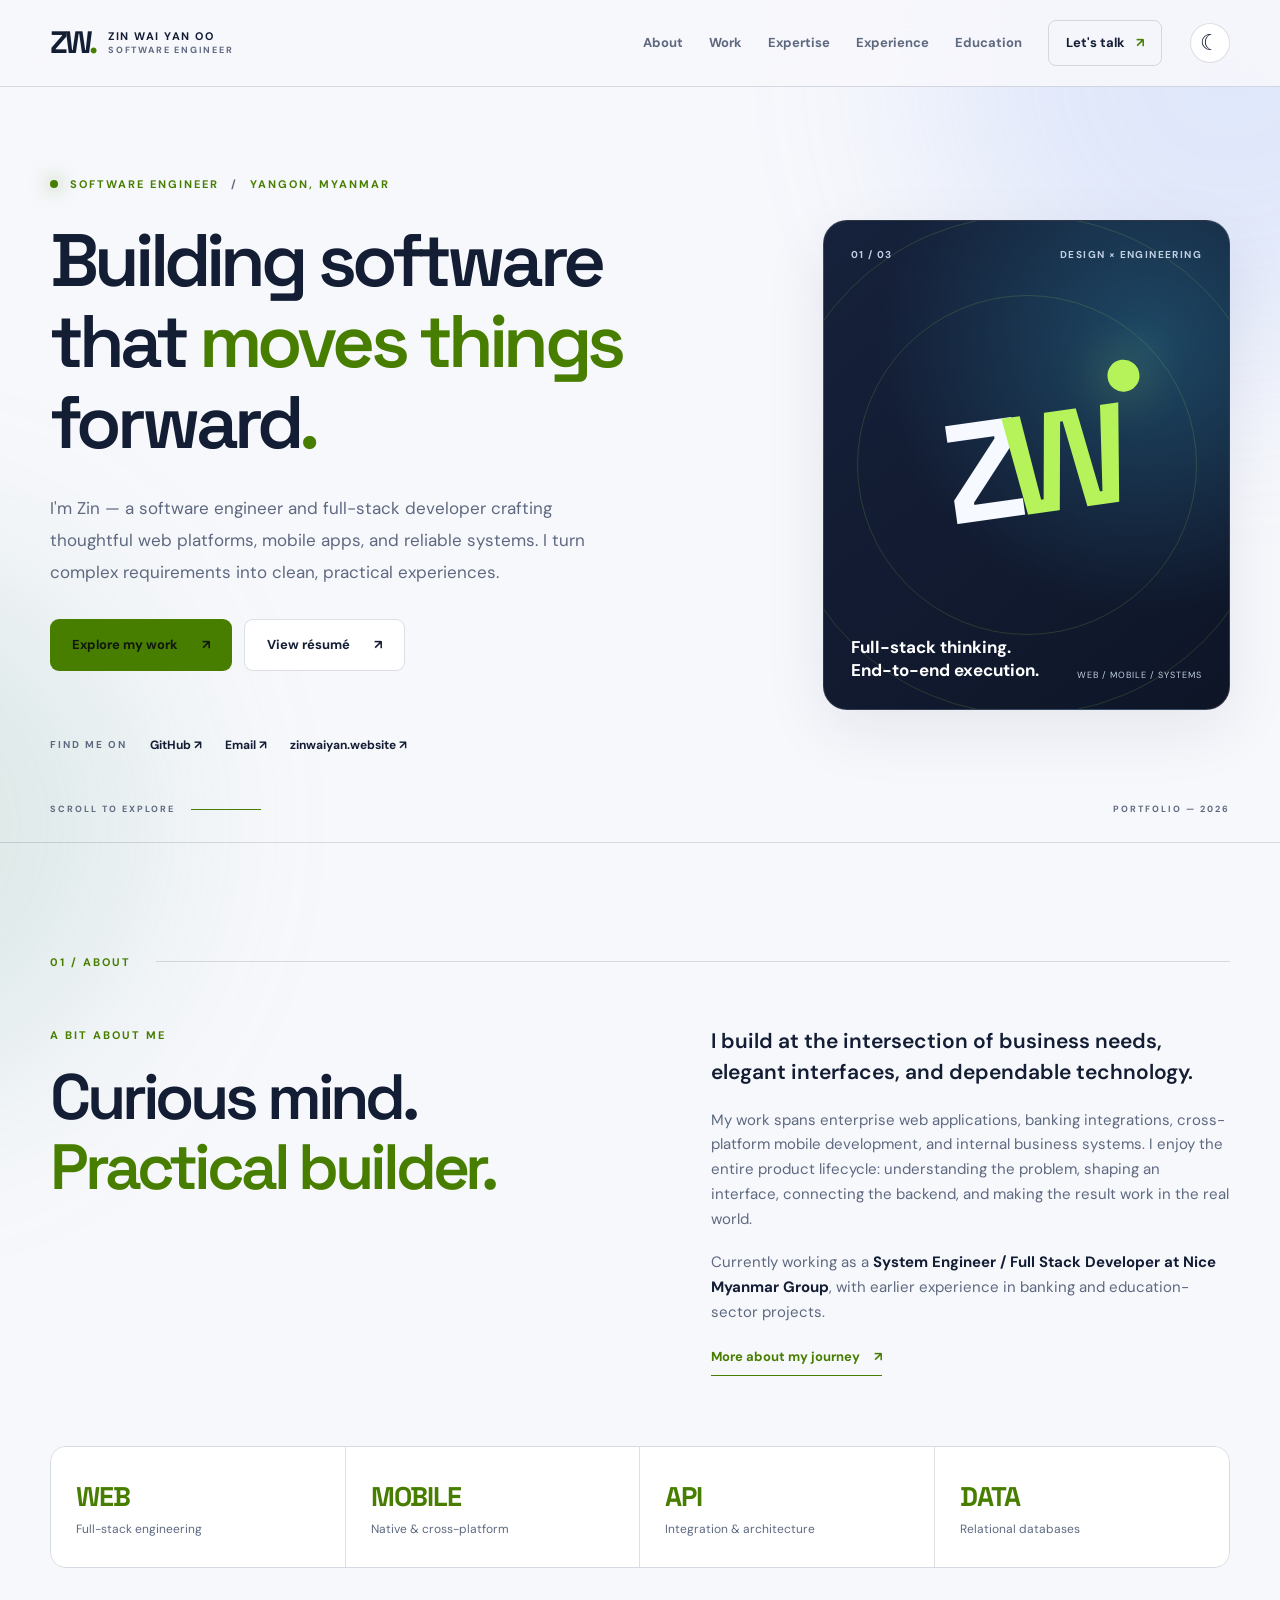
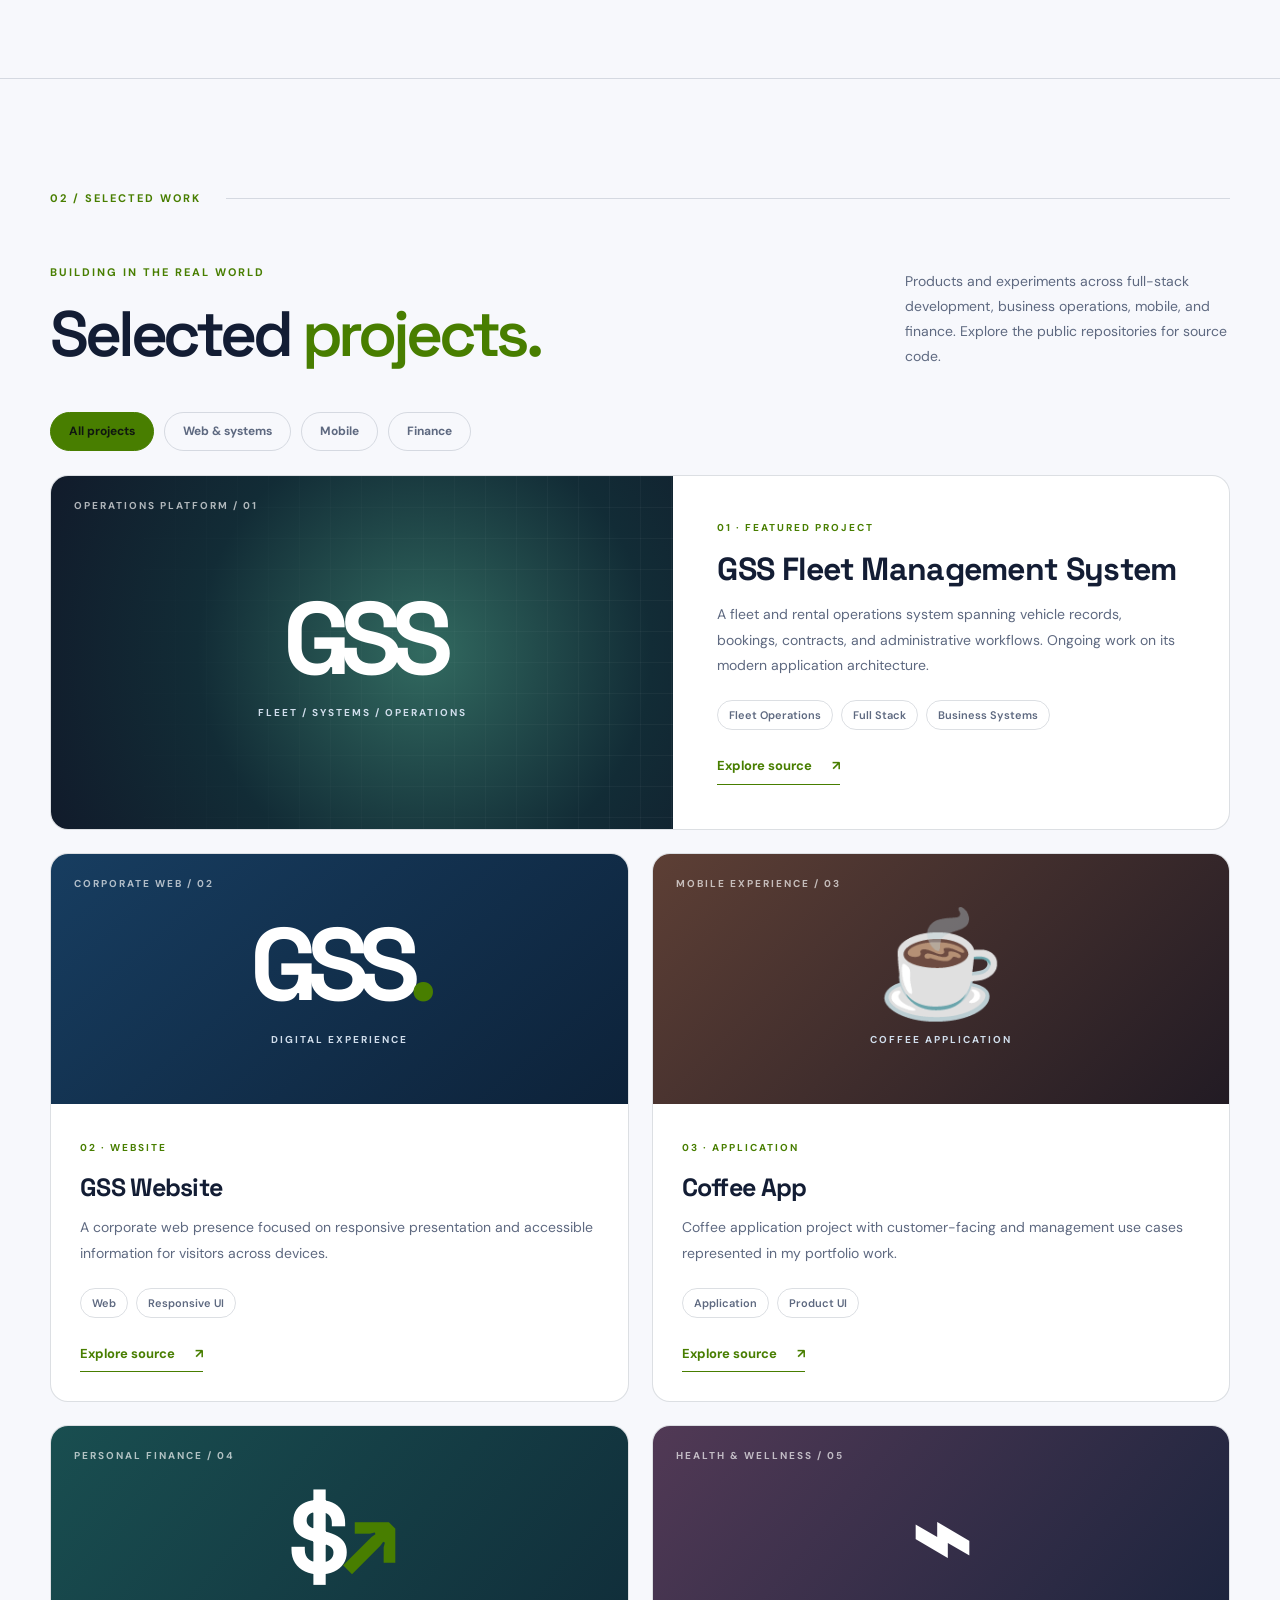
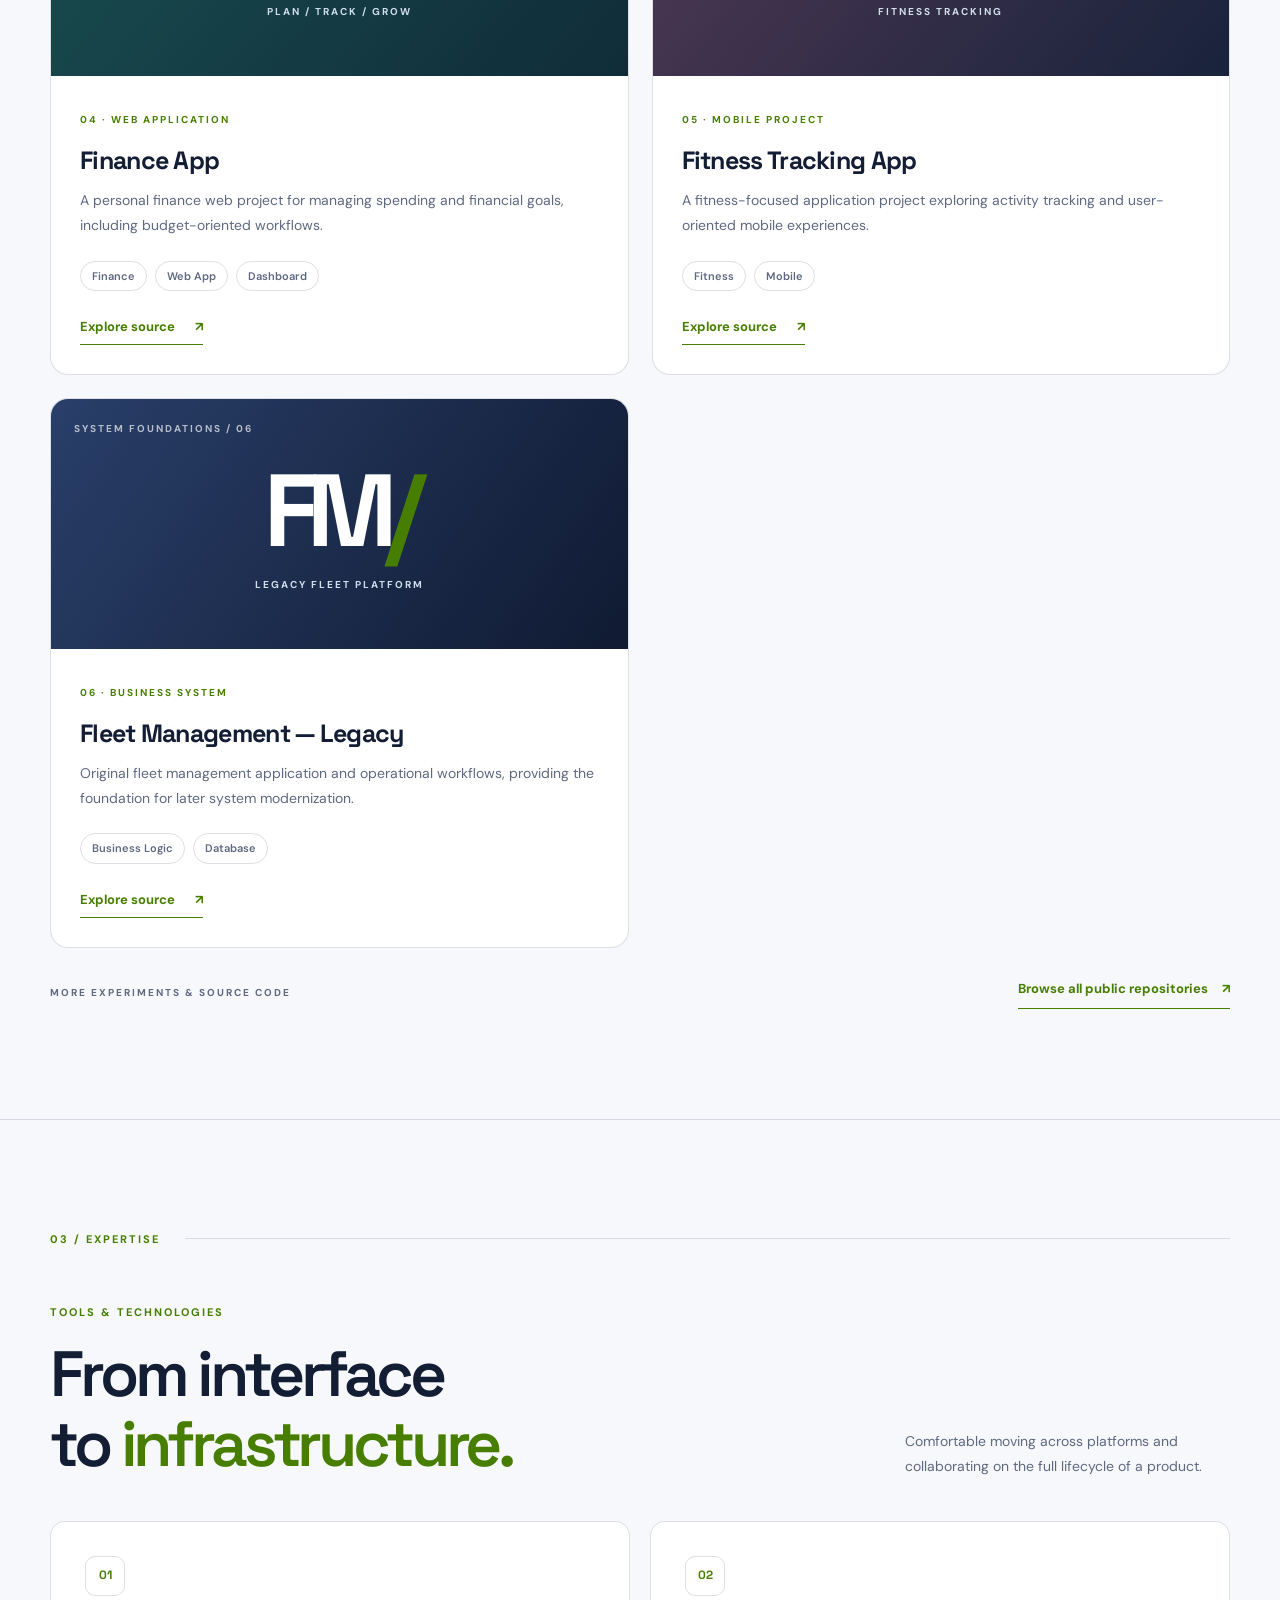
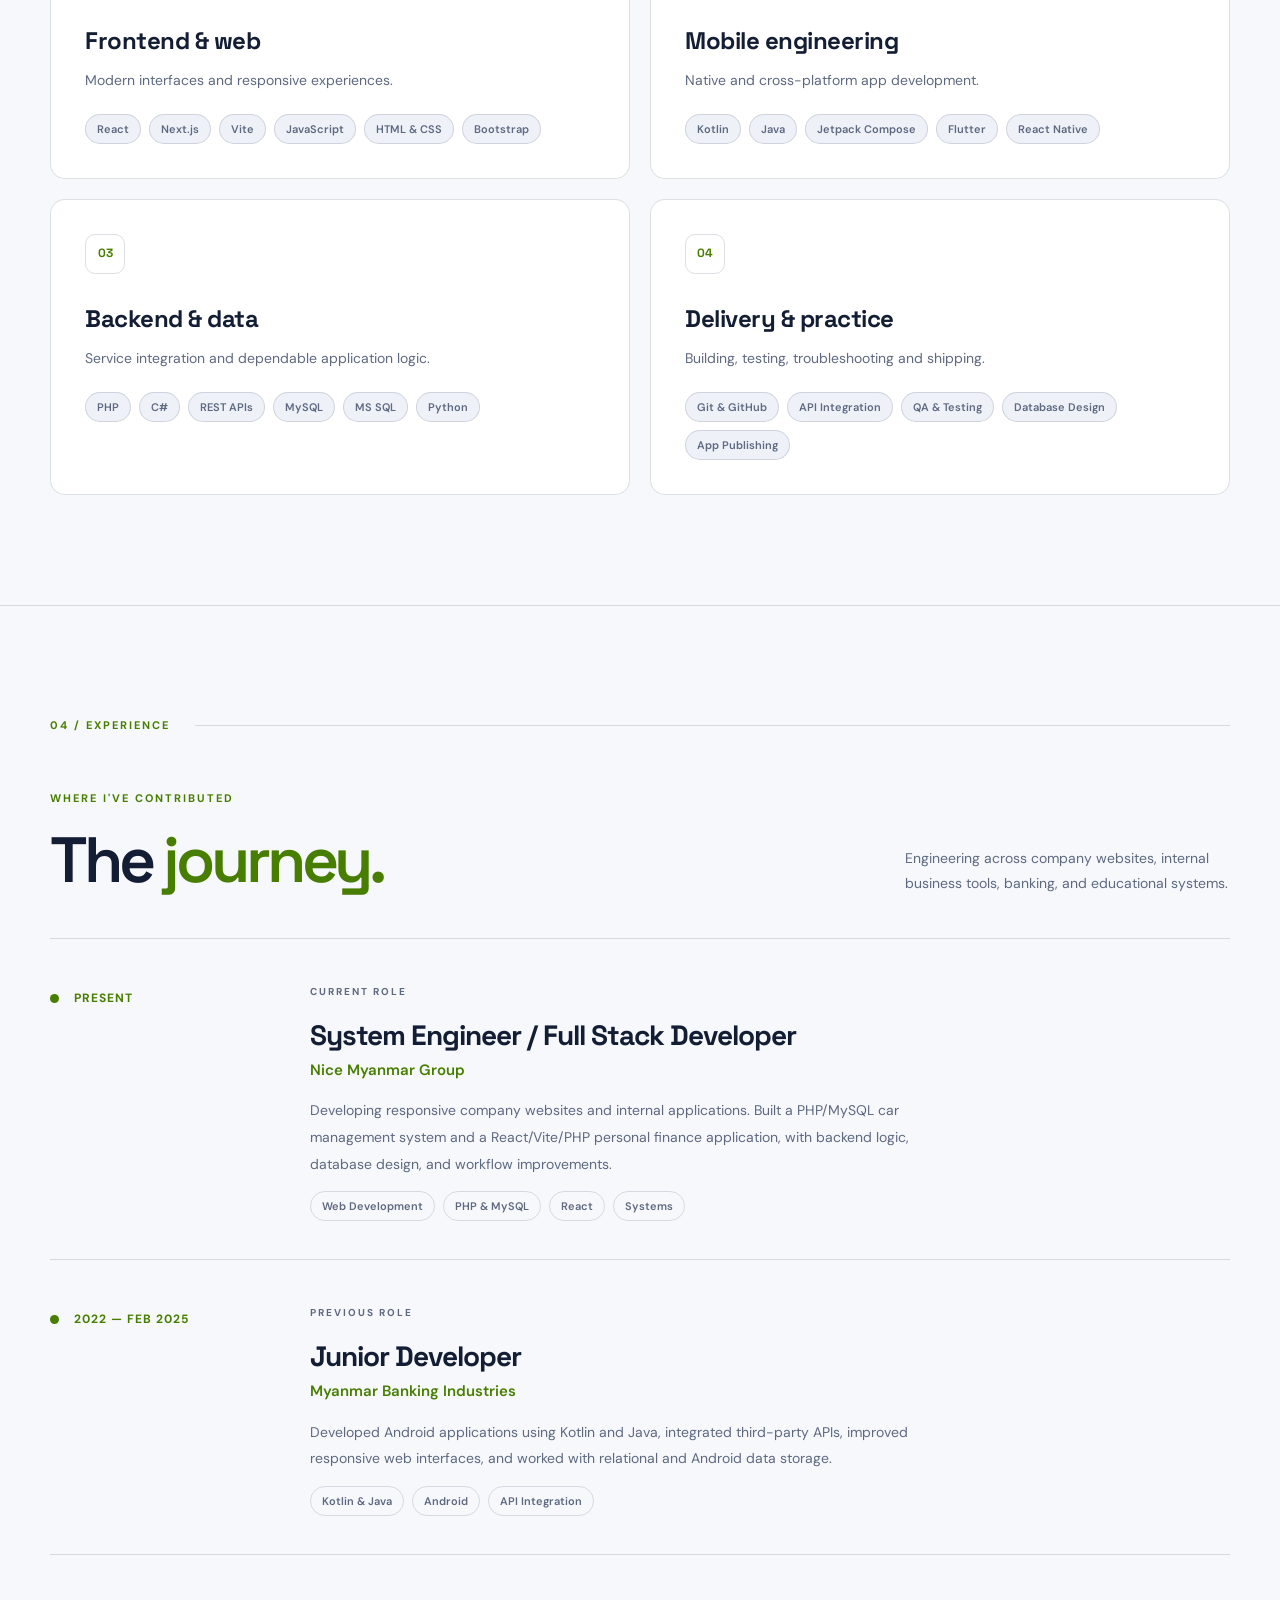
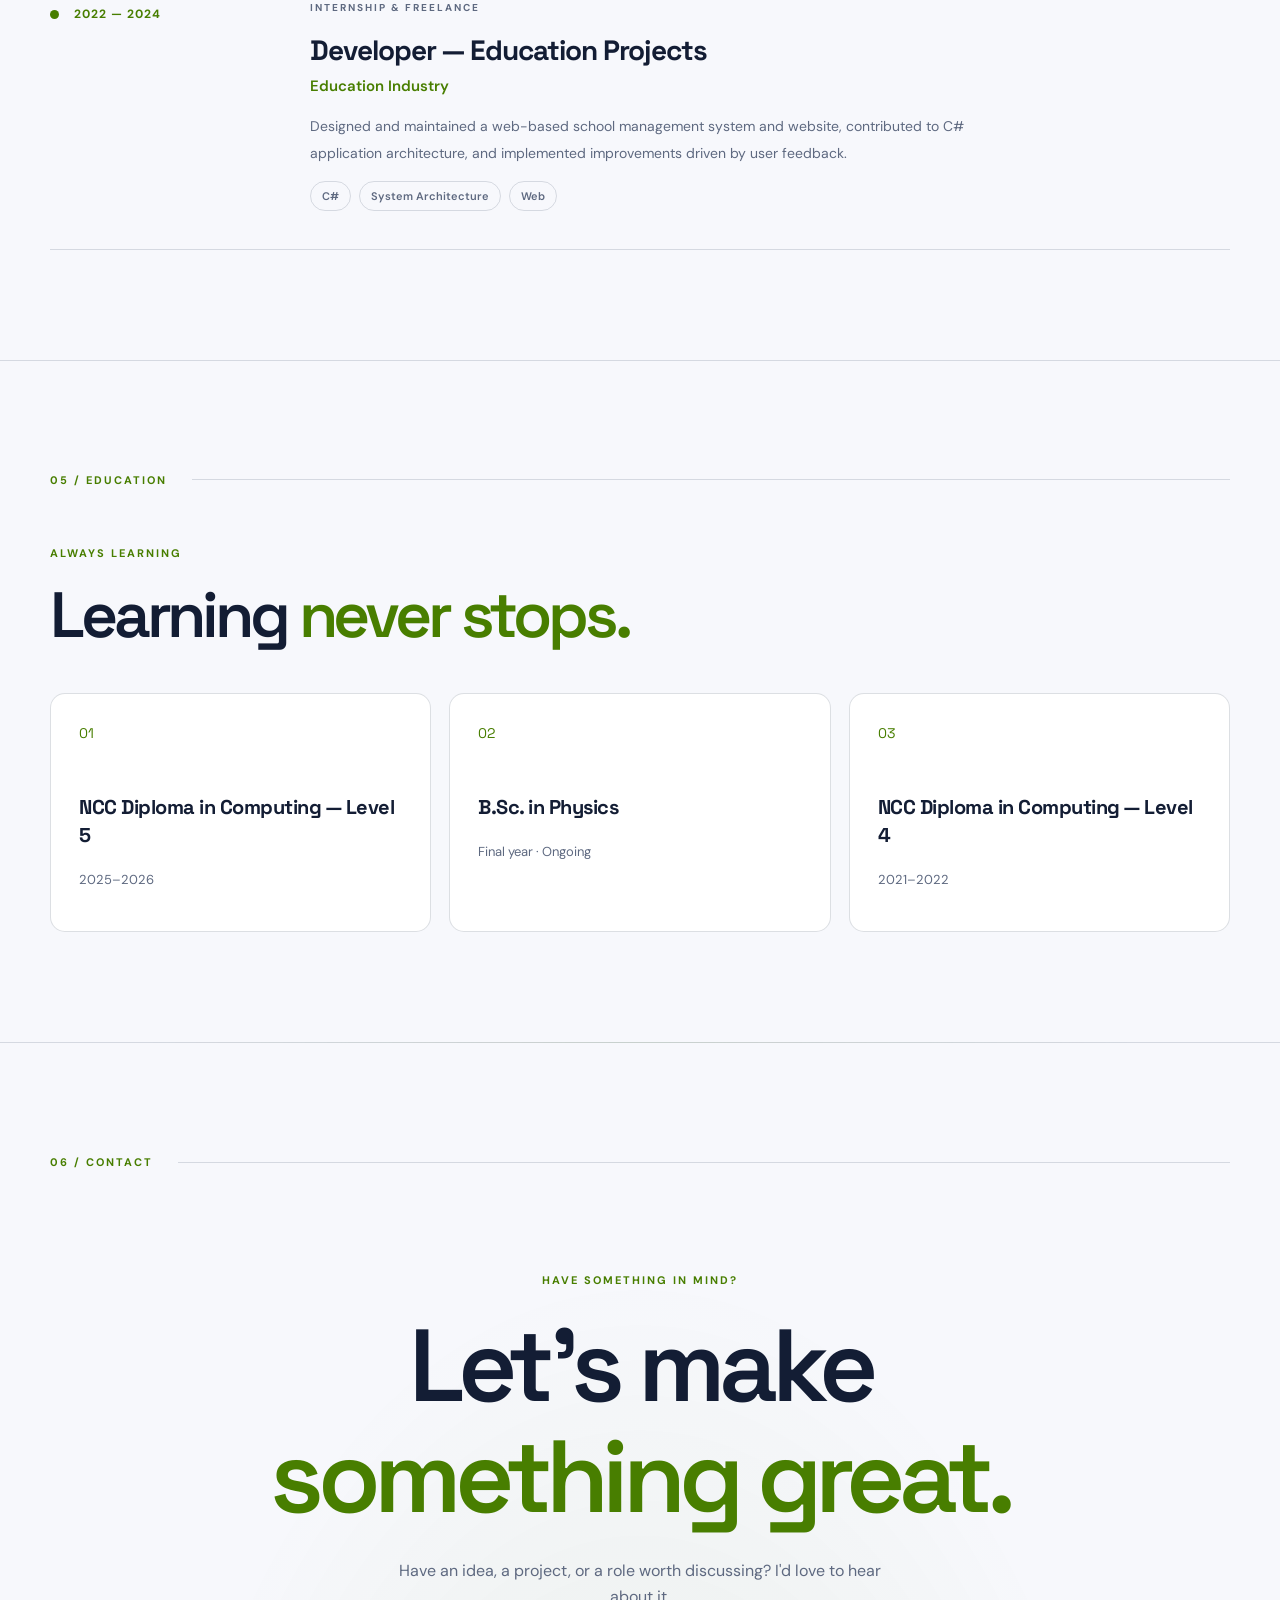
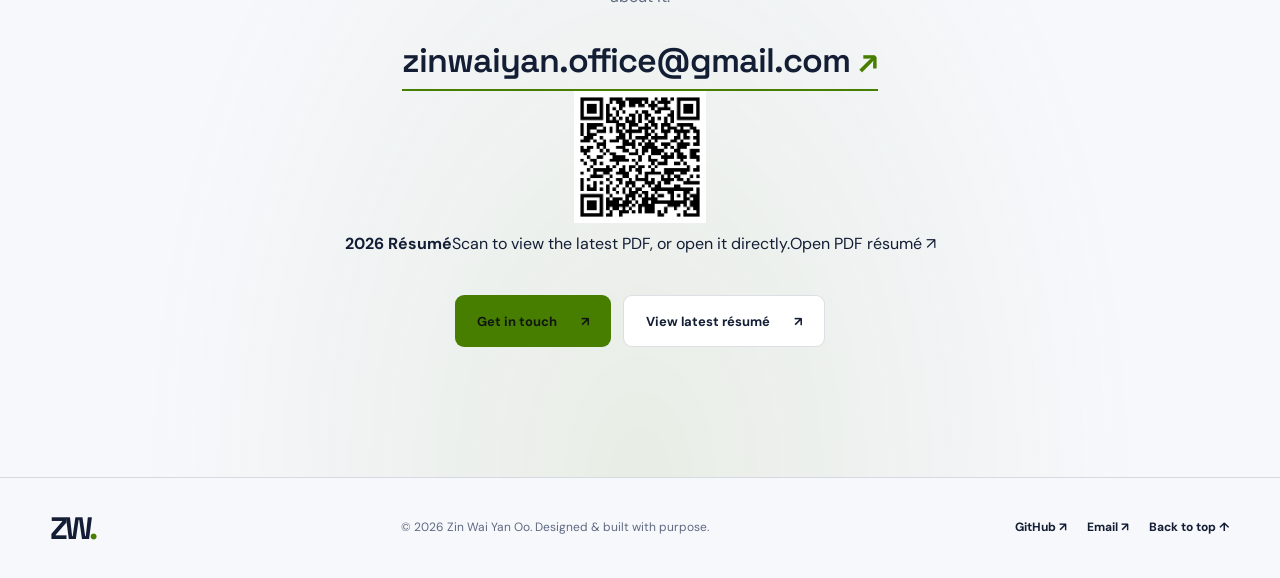
==== commit d5cfa8ff: "Show updated resume QR and link in contact section" ====
--- a/index.html
+++ b/index.html
@@ -67,7 +67,7 @@
       <article class="timeline-item"><div class="timeline-period"><span class="timeline-dot"></span><span>2022 — 2024</span></div><div class="timeline-content"><span class="role-type">INTERNSHIP & FREELANCE</span><h3>Developer — Education Projects</h3><h4>Education Industry</h4><p>Designed and maintained a web-based school management system and website, contributed to C# application architecture, and implemented improvements driven by user feedback.</p><div class="tags"><span>C#</span><span>System Architecture</span><span>Web</span></div></div></article>
     </div></div></section>
     <section class="section education-section" id="education" aria-labelledby="education-title"><div class="wrap"><div class="section-top"><span class="section-index">05 / EDUCATION</span><span class="section-rule"></span></div><div class="section-intro"><div><p class="kicker">ALWAYS LEARNING</p><h2 id="education-title" class="display-heading">Learning <span class="text-gradient">never stops.</span></h2></div></div><div class="education-grid"><article><span>01</span><h3>NCC Diploma in Computing — Level 5</h3><p>2025–2026</p></article><article><span>02</span><h3>B.Sc. in Physics</h3><p>Final year · Ongoing</p></article><article><span>03</span><h3>NCC Diploma in Computing — Level 4</h3><p>2021–2022</p></article></div></div></section>
-    <section class="section contact-section" id="contact" aria-labelledby="contact-title"><div class="wrap"><div class="section-top"><span class="section-index">06 / CONTACT</span><span class="section-rule"></span></div><div class="contact-inner"><p class="kicker">HAVE SOMETHING IN MIND?</p><h2 id="contact-title">Let's make<br><em>something great</em><span class="accent">.</span></h2><p>Have an idea, a project, or a role worth discussing? I'd love to hear about it.</p><a class="contact-email" href="mailto:zinwaiyan.office@gmail.com">zinwaiyan.office@gmail.com <span aria-hidden="true">↗</span></a><div class="contact-actions"><a class="btn btn-primary" href="mailto:zinwaiyan.office@gmail.com">Get in touch <span aria-hidden="true">↗</span></a><a class="btn btn-ghost" href="https://drive.google.com/file/d/1mxy-p875QYBpfCrog71b6ZtD5YPPYVCi/view?usp=sharing" target="_blank" rel="noopener noreferrer">View latest résumé <span aria-hidden="true">↗</span></a></div></div></div></section>
+    <section class="section contact-section" id="contact" aria-labelledby="contact-title"><div class="wrap"><div class="section-top"><span class="section-index">06 / CONTACT</span><span class="section-rule"></span></div><div class="contact-inner"><p class="kicker">HAVE SOMETHING IN MIND?</p><h2 id="contact-title">Let's make<br><em>something great</em><span class="accent">.</span></h2><p>Have an idea, a project, or a role worth discussing? I'd love to hear about it.</p><a class="contact-email" href="mailto:zinwaiyan.office@gmail.com">zinwaiyan.office@gmail.com <span aria-hidden="true">↗</span></a><div class="resume-panel"><a class="resume-qr-link" href="https://drive.google.com/file/d/1mxy-p875QYBpfCrog71b6ZtD5YPPYVCi/view?usp=sharing" target="_blank" rel="noopener noreferrer" aria-label="Open updated 2026 resume"><img src="assets/qr-code.png" width="132" height="132" loading="lazy" alt="QR code opening my updated 2026 résumé"></a><div class="resume-panel-copy"><strong>2026 Résumé</strong><span>Scan to view the latest PDF, or open it directly.</span><a href="https://drive.google.com/file/d/1mxy-p875QYBpfCrog71b6ZtD5YPPYVCi/view?usp=sharing" target="_blank" rel="noopener noreferrer">Open PDF résumé ↗</a></div></div><div class="contact-actions"><a class="btn btn-primary" href="mailto:zinwaiyan.office@gmail.com">Get in touch <span aria-hidden="true">↗</span></a><a class="btn btn-ghost" href="https://drive.google.com/file/d/1mxy-p875QYBpfCrog71b6ZtD5YPPYVCi/view?usp=sharing" target="_blank" rel="noopener noreferrer">View latest résumé <span aria-hidden="true">↗</span></a></div></div></div></section>
   </main>
   <footer class="site-footer"><div class="wrap footer-inner"><a href="#top" class="footer-logo">ZW<span>.</span></a><span>© <span id="year">2026</span> Zin Wai Yan Oo. Designed & built with purpose.</span><div><a href="https://github.com/ZanoGod" target="_blank" rel="noopener noreferrer">GitHub ↗</a><a href="mailto:zinwaiyan.office@gmail.com">Email ↗</a><a href="#top">Back to top ↑</a></div></div></footer>
   <script src="script.js" defer></script>
--- a/styles.css
+++ b/styles.css
@@ -1,1175 +1,7 @@
-
-    :root {
-      --page-padding: 24px;
-      --bg: #f6f0e7;
-      --bg-deep: #e7dccd;
-      --surface: rgba(255, 251, 245, 0.76);
-      --surface-strong: #fffaf3;
-      --surface-ink: #1f2431;
-      --text: #17191d;
-      --muted: #5e5e68;
-      --line: rgba(23, 25, 29, 0.1);
-      --primary: #c45f35;
-      --primary-deep: #974728;
-      --secondary: #23404d;
-      --secondary-soft: #dce8ed;
-      --glow: rgba(196, 95, 53, 0.24);
-      --shadow-lg: 0 28px 80px rgba(35, 31, 28, 0.14);
-      --shadow-md: 0 18px 42px rgba(35, 31, 28, 0.1);
-      --radius-xl: 34px;
-      --radius-lg: 26px;
-      --radius-md: 18px;
-      --radius-sm: 14px;
-      --max-width: 1180px;
-    }
-
-    *,
-    *::before,
-    *::after {
-      box-sizing: border-box;
-    }
-
-    html {
-      scroll-behavior: smooth;
-      scroll-padding-top: 120px;
-    }
-
-    body {
-      margin: 0;
-      min-height: 100vh;
-      overflow-x: hidden;
-      font-family: "Space Grotesk", sans-serif;
-      color: var(--text);
-      background:
-        linear-gradient(135deg, rgba(196, 95, 53, 0.14), transparent 28%),
-        radial-gradient(circle at top right, rgba(35, 64, 77, 0.16), transparent 24%),
-        linear-gradient(180deg, #fcf8f2 0%, var(--bg) 45%, #efe5d8 100%);
-    }
-
-    body::before {
-      content: "";
-      position: fixed;
-      inset: 0;
-      background-image:
-        linear-gradient(rgba(23, 25, 29, 0.03) 1px, transparent 1px),
-        linear-gradient(90deg, rgba(23, 25, 29, 0.03) 1px, transparent 1px);
-      background-size: 52px 52px;
-      mask-image: linear-gradient(180deg, rgba(0, 0, 0, 0.7), transparent 92%);
-      pointer-events: none;
-      z-index: -2;
-    }
-
-    a {
-      color: inherit;
-      text-decoration: none;
-    }
-
-    button,
-    input,
-    textarea,
-    select {
-      font: inherit;
-    }
-
-    img {
-      max-width: 100%;
-      display: block;
-    }
-
-    :focus-visible {
-      outline: 3px solid rgba(35, 64, 77, 0.28);
-      outline-offset: 4px;
-    }
-
-    .page-shell {
-      width: min(100%, var(--max-width));
-      margin: 0 auto;
-      padding: 112px var(--page-padding) 24px;
-    }
-
-    .hero,
-    .section,
-    .footer {
-      position: relative;
-    }
-
-    .hero {
-      padding-bottom: 28px;
-    }
-
-    .hero-backdrop {
-      position: absolute;
-      border-radius: 999px;
-      filter: blur(18px);
-      pointer-events: none;
-      z-index: -1;
-    }
-
-    .hero-backdrop-one {
-      width: 280px;
-      height: 280px;
-      top: 56px;
-      right: 8%;
-      background: rgba(196, 95, 53, 0.18);
-    }
-
-    .hero-backdrop-two {
-      width: 220px;
-      height: 220px;
-      top: 220px;
-      left: 2%;
-      background: rgba(35, 64, 77, 0.14);
-    }
-
-    .nav {
-      position: fixed;
-      top: 18px;
-      left: 50%;
-      transform: translateX(-50%);
-      width: min(
-        calc(100% - (var(--page-padding) * 2)),
-        calc(var(--max-width) - (var(--page-padding) * 2))
-      );
-      z-index: 20;
-      display: flex;
-      align-items: center;
-      justify-content: space-between;
-      gap: 24px;
-      padding: 14px 16px;
-      border: 1px solid rgba(255, 255, 255, 0.48);
-      border-radius: 999px;
-      background: rgba(255, 251, 245, 0.68);
-      backdrop-filter: blur(18px);
-      box-shadow: var(--shadow-md);
-    }
-
-    .brand {
-      display: inline-flex;
-      align-items: center;
-      gap: 12px;
-    }
-
-    .brand-mark {
-      width: 46px;
-      height: 46px;
-      display: inline-flex;
-      align-items: center;
-      justify-content: center;
-      border-radius: 50%;
-      background: linear-gradient(135deg, var(--primary), var(--secondary));
-      color: #fff8f0;
-      font-weight: 700;
-      letter-spacing: 0.04em;
-    }
-
-    .brand-lockup {
-      display: grid;
-      gap: 2px;
-    }
-
-    .brand-lockup strong {
-      font-size: 0.98rem;
-    }
-
-    .brand-lockup small {
-      color: var(--muted);
-      letter-spacing: 0.08em;
-      text-transform: uppercase;
-    }
-
-    .nav-links {
-      display: flex;
-      align-items: center;
-      gap: 10px;
-    }
-
-    .nav-links a {
-      padding: 11px 14px;
-      border-radius: 999px;
-      color: var(--muted);
-      transition:
-        background 180ms ease,
-        color 180ms ease,
-        transform 180ms ease;
-    }
-
-    .nav-links a:hover,
-    .nav-links a.is-active {
-      color: var(--text);
-      background: rgba(35, 64, 77, 0.08);
-    }
-
-    .nav-cta {
-      background: var(--surface-ink);
-      color: #fef7ef !important;
-    }
-
-    .nav-cta:hover {
-      transform: translateY(-1px);
-      background: #11151e !important;
-    }
-
-    .menu-toggle {
-      display: none;
-      align-items: center;
-      justify-content: center;
-      min-width: 92px;
-      min-height: 46px;
-      border: 0;
-      border-radius: 999px;
-      background: rgba(35, 64, 77, 0.08);
-      color: var(--text);
-      cursor: pointer;
-    }
-
-    .hero-grid {
-      display: grid;
-      grid-template-columns: 1.05fr 0.95fr;
-      gap: 32px;
-      align-items: center;
-      padding: 64px 0 28px;
-    }
-
-    .eyebrow {
-      margin: 0 0 16px;
-      color: var(--primary-deep);
-      font-size: 0.9rem;
-      font-weight: 700;
-      letter-spacing: 0.16em;
-      text-transform: uppercase;
-    }
-
-    h1,
-    h2,
-    h3 {
-      margin: 0;
-    }
-
-    h1,
-    h2 {
-      font-family: "Cormorant Garamond", serif;
-      line-height: 0.98;
-      letter-spacing: -0.02em;
-    }
-
-    h1 {
-      max-width: 11ch;
-      font-size: clamp(3.6rem, 8vw, 6.3rem);
-    }
-
-    h2 {
-      max-width: 13ch;
-      font-size: clamp(2.35rem, 5vw, 4.15rem);
-    }
-
-    h3 {
-      font-size: 1.55rem;
-      line-height: 1.12;
-    }
-
-    p {
-      margin: 0;
-      line-height: 1.7;
-    }
-
-    .hero-text,
-    .about-panel p,
-    .insight-card p,
-    .metric-card p,
-    .featured-copy p,
-    .project-card p,
-    .process-card p,
-    .contact-copy p,
-    .contact-link small,
-    .showcase-content p,
-    .visual-panel p {
-      color: var(--muted);
-    }
-
-    .hero-text {
-      max-width: 61ch;
-      margin-top: 18px;
-      font-size: 1.04rem;
-    }
-
-    .hero-actions {
-      display: flex;
-      flex-wrap: wrap;
-      gap: 14px;
-      margin: 30px 0 28px;
-    }
-
-    .button {
-      display: inline-flex;
-      align-items: center;
-      justify-content: center;
-      min-height: 54px;
-      padding: 0 24px;
-      border-radius: 999px;
-      font-weight: 700;
-      transition:
-        transform 180ms ease,
-        background 180ms ease,
-        border-color 180ms ease,
-        color 180ms ease;
-    }
-
-    .button:hover {
-      transform: translateY(-2px);
-    }
-
-    .button-primary {
-      background: linear-gradient(135deg, var(--primary), var(--primary-deep));
-      color: #fffaf3;
-      box-shadow: 0 20px 40px rgba(151, 71, 40, 0.22);
-    }
-
-    .button-secondary {
-      border: 1px solid var(--line);
-      background: rgba(255, 251, 245, 0.72);
-      color: var(--text);
-    }
-
-    .signal-grid {
-      display: grid;
-      grid-template-columns: repeat(3, minmax(0, 1fr));
-      gap: 14px;
-    }
-
-    .signal-card,
-    .about-panel,
-    .insight-card,
-    .metric-card,
-    .featured-project,
-    .project-card,
-    .process-card,
-    .contact-panel,
-    .showcase-shell,
-    .floating-card,
-    .marquee,
-    .visual-panel {
-      border: 1px solid rgba(255, 255, 255, 0.48);
-      background: var(--surface);
-      backdrop-filter: blur(18px);
-      box-shadow: var(--shadow-md);
-    }
-
-    .signal-card {
-      padding: 18px;
-      border-radius: var(--radius-md);
-    }
-
-    .signal-title,
-    .metric-card-title,
-    .metric-label,
-    .contact-note-label,
-    .floating-label,
-    .visual-label {
-      display: inline-block;
-      margin-bottom: 8px;
-      color: var(--secondary);
-      font-size: 0.78rem;
-      font-weight: 700;
-      letter-spacing: 0.12em;
-      text-transform: uppercase;
-    }
-
-    .hero-showcase {
-      position: relative;
-      min-height: 100%;
-    }
-
-    .showcase-shell {
-      position: relative;
-      border-radius: var(--radius-xl);
-      padding: 22px;
-      background:
-        linear-gradient(180deg, rgba(255, 255, 255, 0.42), rgba(255, 255, 255, 0.1)),
-        linear-gradient(135deg, rgba(196, 95, 53, 0.18), rgba(35, 64, 77, 0.12));
-      box-shadow: var(--shadow-lg);
-    }
-
-    .showcase-topbar {
-      display: flex;
-      align-items: center;
-      justify-content: space-between;
-      gap: 12px;
-      margin-bottom: 18px;
-    }
-
-    .status-pill,
-    .status-note,
-    .showcase-tags span,
-    .feature-list span,
-    .project-tag,
-    .card-label,
-    .list-title {
-      display: inline-flex;
-      align-items: center;
-      justify-content: center;
-      min-height: 32px;
-      padding: 0 12px;
-      border-radius: 999px;
-      background: rgba(255, 251, 245, 0.74);
-      color: var(--secondary);
-      font-size: 0.78rem;
-      font-weight: 700;
-      letter-spacing: 0.08em;
-      text-transform: uppercase;
-    }
-
-    .status-note {
-      background: rgba(35, 64, 77, 0.08);
-    }
-
-    .showcase-screen {
-      overflow: hidden;
-      border-radius: 28px;
-      background: linear-gradient(180deg, rgba(27, 30, 39, 0.98), rgba(37, 43, 58, 0.95));
-      color: #f9efe1;
-    }
-
-    .showcase-screen-head {
-      display: flex;
-      gap: 8px;
-      padding: 16px 18px;
-      border-bottom: 1px solid rgba(255, 255, 255, 0.08);
-    }
-
-    .screen-dot {
-      width: 10px;
-      height: 10px;
-      border-radius: 50%;
-      background: rgba(255, 255, 255, 0.42);
-    }
-
-    .showcase-content {
-      padding: 28px;
-    }
-
-    .showcase-content h2 {
-      max-width: 10ch;
-    }
-
-    .showcase-content p {
-      margin-top: 14px;
-      max-width: 34ch;
-      color: rgba(249, 239, 225, 0.74);
-    }
-
-    .showcase-tags {
-      display: flex;
-      flex-wrap: wrap;
-      gap: 10px;
-      margin-top: 22px;
-    }
-
-    .showcase-tags span {
-      background: rgba(255, 255, 255, 0.08);
-      color: #f7ede2;
-    }
-
-    .metric-ribbon {
-      display: grid;
-      grid-template-columns: repeat(3, minmax(0, 1fr));
-      gap: 12px;
-      margin-top: 18px;
-    }
-
-    .metric-ribbon div {
-      padding: 16px;
-      border-radius: var(--radius-md);
-      background: rgba(255, 251, 245, 0.52);
-    }
-
-    .metric-ribbon strong {
-      display: block;
-      font-size: 1.04rem;
-    }
-
-    .floating-card {
-      position: absolute;
-      padding: 16px 18px;
-      border-radius: 20px;
-      background: rgba(255, 251, 245, 0.88);
-    }
-
-    .floating-card strong {
-      display: block;
-      max-width: 16ch;
-    }
-
-    .floating-card-one {
-      left: -26px;
-      bottom: 104px;
-    }
-
-    .floating-card-two {
-      right: -18px;
-      bottom: -20px;
-    }
-
-    .marquee {
-      overflow: hidden;
-      margin-top: 18px;
-      border-radius: 999px;
-      padding: 14px 0;
-    }
-
-    .marquee-track {
-      display: flex;
-      gap: 28px;
-      width: max-content;
-      padding-left: 28px;
-      animation: marquee 24s linear infinite;
-    }
-
-    .marquee-track span {
-      color: var(--secondary);
-      font-weight: 700;
-      letter-spacing: 0.08em;
-      text-transform: uppercase;
-    }
-
-    .section {
-      padding: 54px 0;
-    }
-
-    .section-heading {
-      margin-bottom: 28px;
-    }
-
-    .about-grid,
-    .featured-project,
-    .contact-panel {
-      display: grid;
-      grid-template-columns: 1.08fr 0.92fr;
-      gap: 22px;
-    }
-
-    .about-panel,
-    .insight-card,
-    .metric-card,
-    .project-card,
-    .process-card,
-    .contact-panel {
-      border-radius: var(--radius-lg);
-    }
-
-    .about-panel {
-      padding: 30px;
-    }
-
-    .lead {
-      font-size: 1.3rem;
-      line-height: 1.55;
-      color: var(--text) !important;
-    }
-
-    .about-panel p + p {
-      margin-top: 16px;
-    }
-
-    .insight-column {
-      display: grid;
-      gap: 18px;
-    }
-
-    .insight-card {
-      padding: 26px;
-    }
-
-    .about-metrics,
-    .project-grid,
-    .process-grid {
-      display: grid;
-      grid-template-columns: repeat(3, minmax(0, 1fr));
-      gap: 18px;
-      margin-top: 18px;
-    }
-
-    .metric-card,
-    .project-card,
-    .process-card {
-      padding: 24px;
-    }
-
-    .featured-project {
-      align-items: stretch;
-      padding: 26px;
-      border-radius: var(--radius-xl);
-      margin-bottom: 18px;
-    }
-
-    .featured-copy {
-      display: flex;
-      flex-direction: column;
-      justify-content: center;
-      gap: 16px;
-    }
-
-    .feature-list {
-      display: flex;
-      flex-wrap: wrap;
-      gap: 10px;
-    }
-
-    .text-link,
-    .project-card a {
-      display: inline-flex;
-      align-items: center;
-      width: fit-content;
-      margin-top: 4px;
-      color: var(--primary-deep);
-      font-weight: 700;
-    }
-
-    .featured-visual {
-      display: grid;
-      gap: 14px;
-    }
-
-    .visual-panel {
-      padding: 22px;
-      border-radius: var(--radius-lg);
-      background:
-        linear-gradient(180deg, rgba(255, 255, 255, 0.42), rgba(255, 255, 255, 0.08)),
-        linear-gradient(135deg, rgba(35, 64, 77, 0.16), rgba(196, 95, 53, 0.14));
-    }
-
-    .visual-panel strong {
-      display: block;
-      font-size: 1.2rem;
-    }
-
-    .visual-panel-large {
-      min-height: 220px;
-      display: flex;
-      flex-direction: column;
-      justify-content: flex-end;
-    }
-
-    .visual-stack {
-      display: grid;
-      grid-template-columns: repeat(2, minmax(0, 1fr));
-      gap: 14px;
-    }
-
-    .project-card,
-    .process-card {
-      transition:
-        transform 180ms ease,
-        border-color 180ms ease,
-        background 180ms ease;
-    }
-
-    .project-card:hover,
-    .process-card:hover,
-    .contact-link:hover {
-      transform: translateY(-4px);
-    }
-
-    .process-card {
-      position: relative;
-      overflow: hidden;
-    }
-
-    .process-card::after {
-      content: "";
-      position: absolute;
-      inset: auto -18% -32% auto;
-      width: 160px;
-      height: 160px;
-      border-radius: 50%;
-      background: radial-gradient(circle, var(--glow), transparent 64%);
-    }
-
-    .process-number {
-      display: inline-flex;
-      align-items: center;
-      justify-content: center;
-      width: 54px;
-      height: 54px;
-      margin-bottom: 18px;
-      border-radius: 50%;
-      background: linear-gradient(135deg, var(--secondary), #355868);
-      color: #fdf6ee;
-      font-weight: 700;
-    }
-
-    .contact-panel {
-      align-items: center;
-      padding: 28px;
-      background:
-        linear-gradient(180deg, rgba(255, 255, 255, 0.32), rgba(255, 255, 255, 0.12)),
-        linear-gradient(135deg, rgba(196, 95, 53, 0.18), rgba(35, 64, 77, 0.1));
-    }
-
-    .contact-copy h2 {
-      max-width: 12ch;
-    }
-
-    .contact-copy p {
-      margin-top: 16px;
-      max-width: 56ch;
-    }
-
-    .contact-notes {
-      display: grid;
-      gap: 16px;
-      margin-top: 24px;
-    }
-
-    .contact-notes strong {
-      display: block;
-      font-size: 1.05rem;
-    }
-
-    .contact-links {
-      display: grid;
-      gap: 14px;
-    }
-
-    .contact-link {
-      padding: 18px 20px;
-      border: 1px solid rgba(255, 255, 255, 0.5);
-      border-radius: var(--radius-md);
-      background: rgba(255, 251, 245, 0.82);
-      box-shadow: var(--shadow-md);
-      transition:
-        transform 180ms ease,
-        background 180ms ease;
-    }
-
-    .contact-link span {
-      display: inline-block;
-      margin-bottom: 6px;
-      color: var(--secondary);
-      font-size: 0.78rem;
-      font-weight: 700;
-      letter-spacing: 0.12em;
-      text-transform: uppercase;
-    }
-
-    .contact-link strong {
-      display: block;
-      font-size: 1.08rem;
-      margin-bottom: 4px;
-    }
-
-    .resume-card {
-      display: grid;
-      gap: 12px;
-    }
-
-    .resume-actions {
-      display: flex;
-      flex-wrap: wrap;
-      gap: 10px;
-      margin-top: 4px;
-    }
-
-    .resume-action {
-      display: inline-flex;
-      align-items: center;
-      justify-content: center;
-      min-height: 42px;
-      padding: 0 16px;
-      border-radius: 999px;
-      border: 1px solid rgba(35, 64, 77, 0.2);
-      background: rgba(255, 251, 245, 0.92);
-      color: var(--secondary);
-      font-size: 0.88rem;
-      font-weight: 700;
-      letter-spacing: 0.04em;
-      text-transform: uppercase;
-      transition:
-        transform 180ms ease,
-        background 180ms ease,
-        color 180ms ease;
-    }
-
-    .resume-action:hover {
-      transform: translateY(-2px);
-      background: var(--secondary);
-      color: #fdf6ee;
-    }
-
-    body.is-modal-open {
-      overflow: hidden;
-    }
-
-    .qr-modal {
-      position: fixed;
-      inset: 0;
-      z-index: 40;
-      display: grid;
-      place-items: center;
-      padding: 20px;
-      background: rgba(23, 25, 29, 0.58);
-      backdrop-filter: blur(6px);
-    }
-
-    .qr-modal[hidden] {
-      display: none;
-    }
-
-    .qr-dialog {
-      position: relative;
-      width: min(100%, 420px);
-      padding: 26px 24px 22px;
-      border: 1px solid rgba(255, 255, 255, 0.5);
-      border-radius: var(--radius-lg);
-      background: rgba(255, 251, 245, 0.96);
-      box-shadow: var(--shadow-lg);
-      text-align: center;
-    }
-
-    .qr-close {
-      position: absolute;
-      top: 10px;
-      right: 10px;
-      width: 36px;
-      height: 36px;
-      border: 0;
-      border-radius: 50%;
-      background: rgba(35, 64, 77, 0.1);
-      color: var(--secondary);
-      cursor: pointer;
-    }
-
-    .qr-kicker {
-      margin-bottom: 8px;
-      color: var(--secondary);
-      font-size: 0.76rem;
-      font-weight: 700;
-      letter-spacing: 0.12em;
-      text-transform: uppercase;
-    }
-
-    .qr-dialog h3 {
-      font-family: "Cormorant Garamond", serif;
-      font-size: clamp(1.6rem, 4vw, 2rem);
-    }
-
-    .qr-image {
-      width: min(100%, 272px);
-      margin: 16px auto 12px;
-      border-radius: var(--radius-md);
-      border: 1px solid rgba(35, 64, 77, 0.14);
-      background: #ffffff;
-      padding: 12px;
-      box-shadow: 0 14px 28px rgba(35, 31, 28, 0.1);
-    }
-
-    .qr-note {
-      color: var(--muted);
-      font-size: 0.95rem;
-    }
-
-    .footer {
-      padding: 12px 0 44px;
-      text-align: center;
-      color: var(--muted);
-    }
-
-    .scroll-top {
-      position: fixed;
-      right: max(var(--page-padding), calc((100vw - var(--max-width)) / 2 + var(--page-padding)));
-      bottom: 28px;
-      z-index: 24;
-      width: 58px;
-      height: 58px;
-      display: inline-flex;
-      align-items: center;
-      justify-content: center;
-      border: 1px solid rgba(255, 255, 255, 0.55);
-      border-radius: 50%;
-      background: linear-gradient(135deg, var(--secondary), var(--primary));
-      color: #fff8f0;
-      box-shadow: var(--shadow-lg);
-      cursor: pointer;
-      opacity: 0;
-      pointer-events: none;
-      transform: translateY(14px);
-      transition:
-        opacity 180ms ease,
-        transform 180ms ease,
-        background 180ms ease;
-    }
-
-    .scroll-top:hover {
-      background: linear-gradient(135deg, #1b3440, var(--primary-deep));
-    }
-
-    .scroll-top span {
-      font-size: 1.5rem;
-      line-height: 1;
-    }
-
-    .scroll-top.is-visible {
-      opacity: 1;
-      pointer-events: auto;
-      transform: translateY(0);
-    }
-
-    .reveal {
-      opacity: 0;
-      transform: translateY(26px);
-      transition:
-        opacity 700ms ease,
-        transform 700ms ease;
-    }
-
-    .reveal-delay {
-      transition-delay: 120ms;
-    }
-
-    .reveal.is-visible {
-      opacity: 1;
-      transform: translateY(0);
-    }
-
-    @keyframes marquee {
-      from {
-        transform: translateX(0);
-      }
-
-      to {
-        transform: translateX(-50%);
-      }
-    }
-
-    @media (max-width: 980px) {
-      .hero-grid,
-      .about-grid,
-      .featured-project,
-      .contact-panel {
-        grid-template-columns: 1fr;
-      }
-
-      .signal-grid,
-      .about-metrics,
-      .project-grid,
-      .process-grid,
-      .metric-ribbon {
-        grid-template-columns: repeat(2, minmax(0, 1fr));
-      }
-
-      .floating-card {
-        position: static;
-        margin-top: 14px;
-      }
-
-      .hero-showcase {
-        display: grid;
-        gap: 14px;
-      }
-    }
-
-    @media (max-width: 820px) {
-      .nav {
-        align-items: flex-start;
-        flex-wrap: wrap;
-        border-radius: 28px;
-      }
-
-      .menu-toggle {
-        display: inline-flex;
-      }
-
-      .nav-links {
-        width: 100%;
-        display: none;
-        flex-direction: column;
-        align-items: stretch;
-        padding-top: 8px;
-      }
-
-      .nav-links.is-open {
-        display: flex;
-      }
-
-      .nav-links a {
-        width: 100%;
-      }
-
-      .nav-cta {
-        text-align: center;
-      }
-    }
-
-    @media (max-width: 680px) {
-      :root {
-        --page-padding: 16px;
-      }
-
-      .page-shell {
-        padding: 96px var(--page-padding) 16px;
-      }
-
-      .hero-grid {
-        padding-top: 42px;
-      }
-
-      h1 {
-        font-size: clamp(2.8rem, 18vw, 4.4rem);
-      }
-
-      h2 {
-        font-size: clamp(2rem, 12vw, 3rem);
-      }
-
-      .signal-grid,
-      .about-metrics,
-      .project-grid,
-      .process-grid,
-      .metric-ribbon,
-      .visual-stack {
-        grid-template-columns: 1fr;
-      }
-
-      .button {
-        width: 100%;
-      }
-
-      .showcase-shell,
-      .featured-project,
-      .contact-panel {
-        padding: 20px;
-      }
-
-      .marquee-track {
-        gap: 20px;
-      }
-    }
-
-    @media (prefers-reduced-motion: reduce) {
-      html {
-        scroll-behavior: auto;
-      }
-
-      .reveal {
-        opacity: 1;
-        transform: none;
-        transition: none;
-      }
-
-      .button,
-      .project-card,
-      .process-card,
-      .contact-link,
-      .nav-links a,
-      .scroll-top {
-        transition: none;
-      }
-
-      .marquee-track {
-        animation: none;
-      }
-    }
-
-
-/* Light/dark appearance: preserve the original warm cream, terracotta and deep teal identity. */
-.theme-toggle {
-  position: relative;
-  flex: 0 0 42px;
-  width: 42px;
-  height: 42px;
-  display: inline-grid;
-  place-items: center;
-  border: 1px solid rgba(35, 64, 77, 0.16);
-  border-radius: 50%;
-  background: rgba(255, 251, 245, 0.72);
-  color: var(--secondary);
-  cursor: pointer;
-  transition: transform 180ms ease, background 180ms ease, color 180ms ease, border-color 180ms ease;
-  -webkit-tap-highlight-color: transparent;
-}
-.theme-toggle:hover { transform: translateY(-2px); background: rgba(196, 95, 53, 0.12); }
-.theme-toggle:active { transform: scale(.94); }
-.theme-toggle:focus-visible { outline: 3px solid rgba(196, 95, 53, .42); outline-offset: 3px; }
-.theme-icon { width: 19px; height: 19px; fill: none; stroke: currentColor; stroke-width: 1.7; stroke-linecap: round; stroke-linejoin: round; }
-.theme-icon-moon { display: none; }
-
-html[data-theme="dark"] { color-scheme: dark; }
-html[data-theme="dark"] body {
-  --bg: #172c34;
-  --bg-deep: #10232b;
-  --surface: rgba(31, 55, 64, 0.78);
-  --surface-strong: #203b45;
-  --surface-ink: #f6f0e7;
-  --text: #f6f0e7;
-  --muted: #c2c8c7;
-  --line: rgba(246, 240, 231, 0.14);
-  --primary: #d77a51;
-  --primary-deep: #b65d38;
-  --secondary: #d9e7e8;
-  --secondary-soft: #294751;
-  --glow: rgba(196, 95, 53, 0.22);
-  --shadow-lg: 0 28px 80px rgba(0, 0, 0, 0.34);
-  --shadow-md: 0 18px 42px rgba(0, 0, 0, 0.22);
-  background:
-    linear-gradient(135deg, rgba(196, 95, 53, 0.16), transparent 28%),
-    radial-gradient(circle at top right, rgba(196, 95, 53, 0.12), transparent 24%),
-    linear-gradient(180deg, #10232b 0%, #172c34 45%, #1d343d 100%);
-}
-html[data-theme="dark"] body::before {
-  background-image:
-    linear-gradient(rgba(246, 240, 231, 0.035) 1px, transparent 1px),
-    linear-gradient(90deg, rgba(246, 240, 231, 0.035) 1px, transparent 1px);
-}
-html[data-theme="dark"] .nav {
-  border-color: rgba(246, 240, 231, 0.14);
-  background: rgba(23, 44, 52, 0.78);
-}
-html[data-theme="dark"] .nav-links a:hover,
-html[data-theme="dark"] .nav-links a.is-active { background: rgba(246, 240, 231, 0.09); }
-html[data-theme="dark"] .nav-cta { background: var(--primary); color: #fffaf3 !important; }
-html[data-theme="dark"] .nav-cta:hover { background: var(--primary-deep) !important; }
-html[data-theme="dark"] .menu-toggle { background: rgba(246, 240, 231, 0.09); color: var(--text); }
-html[data-theme="dark"] .signal-card,
-html[data-theme="dark"] .about-panel,
-html[data-theme="dark"] .insight-card,
-html[data-theme="dark"] .metric-card,
-html[data-theme="dark"] .featured-project,
-html[data-theme="dark"] .project-card,
-html[data-theme="dark"] .process-card,
-html[data-theme="dark"] .contact-panel,
-html[data-theme="dark"] .showcase-shell,
-html[data-theme="dark"] .floating-card,
-html[data-theme="dark"] .marquee,
-html[data-theme="dark"] .visual-panel {
-  border-color: rgba(246, 240, 231, 0.13);
-}
-html[data-theme="dark"] .showcase-shell {
-  background:
-    linear-gradient(180deg, rgba(246, 240, 231, 0.06), rgba(246, 240, 231, 0.015)),
-    linear-gradient(135deg, rgba(196, 95, 53, 0.2), rgba(35, 64, 77, 0.3));
-}
-html[data-theme="dark"] .status-pill,
-html[data-theme="dark"] .status-note,
-html[data-theme="dark"] .showcase-tags span,
-html[data-theme="dark"] .feature-list span,
-html[data-theme="dark"] .project-tag,
-html[data-theme="dark"] .card-label,
-html[data-theme="dark"] .list-title {
-  background: rgba(246, 240, 231, 0.09);
-  color: #f6f0e7;
-}
-html[data-theme="dark"] .status-note { background: rgba(246, 240, 231, 0.07); }
-html[data-theme="dark"] .button-secondary { background: rgba(31, 55, 64, 0.72); color: var(--text); border-color: var(--line); }
-html[data-theme="dark"] .resume-action { background: #203b45; color: #f6f0e7; border-color: rgba(246, 240, 231, 0.18); }
-html[data-theme="dark"] .qr-dialog { background: #203b45; border-color: rgba(246, 240, 231, 0.16); color: #f6f0e7; }
-html[data-theme="dark"] .qr-image { background: #fff; }
-html[data-theme="dark"] .qr-close { background: rgba(246, 240, 231, 0.1); color: #f6f0e7; }
-html[data-theme="dark"] .theme-toggle { background: rgba(246, 240, 231, 0.08); border-color: rgba(246, 240, 231, 0.16); color: #f6f0e7; }
-html[data-theme="dark"] .theme-toggle:hover { background: rgba(196, 95, 53, 0.2); }
-html[data-theme="dark"] .theme-icon-sun { display: none; }
-html[data-theme="dark"] .theme-icon-moon { display: block; }
-html[data-theme="dark"] .scroll-top { border-color: rgba(246, 240, 231, 0.2); }
-
-@media (max-width: 820px) {
-  .nav { padding-right: 12px; }
-  .theme-toggle { margin-left: auto; }
-}
+:root{font-family:"DM Sans",sans-serif;color-scheme:dark;--bg:#0b1020;--panel:#111a2e;--panel2:#151f35;--text:#f3f6ff;--muted:#a5b0c8;--line:rgba(206,220,255,.14);--accent:#b6f35b;--accent2:#88c4ff;--shadow:0 24px 90px rgba(0,0,0,.19);scroll-behavior:smooth}
+:root[data-theme="light"]{color-scheme:light;--bg:#f7f8fc;--panel:#fff;--panel2:#eef1f8;--text:#131d34;--muted:#5e6980;--line:rgba(13,29,56,.14);--accent:#487e00;--accent2:#155bba;--shadow:0 20px 65px rgba(16,30,60,.08)}
+*,*::before,*::after{box-sizing:border-box}html{scroll-padding-top:95px}body{margin:0;background:var(--bg);color:var(--text);font-size:16px;line-height:1.65;overflow-x:hidden}body,button,a{ -webkit-tap-highlight-color:transparent }button,a{font:inherit}a{color:inherit;text-decoration:none}button{cursor:pointer}a:focus-visible,button:focus-visible{outline:3px solid var(--accent);outline-offset:4px}::selection{background:var(--accent);color:var(--bg)}[hidden]{display:none!important}.wrap{width:min(1180px,calc(100% - 64px));margin-inline:auto}.skip-link{position:absolute;top:-90px;left:12px;background:var(--accent);color:#0b1020;padding:10px 20px;z-index:999}.skip-link:focus{top:12px}.ambient{pointer-events:none;position:absolute;border-radius:50%;filter:blur(100px);opacity:.17;z-index:0}.ambient-one{width:600px;height:600px;top:-230px;right:-250px;background:#7197f2}.ambient-two{width:550px;height:550px;top:550px;left:-400px;background:#5e9e84}.site-header{position:sticky;top:0;z-index:30;background:color-mix(in srgb,var(--bg) 88%,transparent);border-bottom:1px solid var(--line);backdrop-filter:blur(18px)}.nav{display:flex;align-items:center;min-height:86px;gap:28px}.logo{display:flex;align-items:center;gap:13px;flex-shrink:0}.logo-glyph,.footer-logo{font-family:"Space Grotesk",sans-serif;font-size:31px;font-weight:700;letter-spacing:-3px}.logo-glyph span,.footer-logo span,.accent,.tiny-accent{color:var(--accent)}.logo-copy{font-size:11px;font-weight:700;letter-spacing:1.5px;line-height:1.45}.logo-copy small{display:block;font-size:9px;color:var(--muted);letter-spacing:1.8px}.nav-links{display:flex;gap:26px;align-items:center;margin-left:auto}.nav-links>a{font-size:13px;color:var(--muted);font-weight:700;transition:color .2s}.nav-links>a:hover{color:var(--text)}.nav-links .nav-contact{padding:11px 17px;border:1px solid var(--line);border-radius:8px;color:var(--text)}.nav-contact span{color:var(--accent);margin-left:8px}.theme-toggle{flex-shrink:0;width:40px;height:40px;background:var(--panel);border:1px solid var(--line);border-radius:50%;color:var(--text);font-size:22px;line-height:1}.menu-toggle{display:none}.hero{min-height:745px;display:grid;grid-template-columns:minmax(0,1.5fr) minmax(310px,.85fr);gap:55px;align-items:center;padding-top:88px;padding-bottom:86px;position:relative}.hero-main{z-index:1}.eyebrow,.kicker,.section-index,.hero-social>span,.hero-foot,.art-label,.art-caption,.project-number,.role-type,.more-work>span{font-size:11px;font-weight:700;letter-spacing:2px}.eyebrow{display:flex;align-items:center;gap:12px;color:var(--accent)}.eyebrow-divider{color:var(--muted)}.live-dot{width:8px;height:8px;border-radius:50%;background:var(--accent);box-shadow:0 0 20px var(--accent)}h1,h2,h3,h4,p{margin-top:0}.hero h1,.display-heading,.contact-inner h2{font-family:"Space Grotesk",sans-serif;letter-spacing:-.065em;line-height:1.09}.hero h1{font-size:clamp(52px,5.8vw,91px);font-weight:600;margin:28px 0}.hero h1 em,.contact-inner h2 em{font-style:normal;color:var(--accent)}.hero-description{max-width:580px;color:var(--muted);font-size:17px;line-height:1.9}.hero-actions,.contact-actions{display:flex;flex-wrap:wrap;gap:12px;margin-top:30px}.btn{display:inline-flex;align-items:center;justify-content:center;gap:24px;min-height:52px;padding:12px 22px;border-radius:9px;font-weight:700;font-size:13px;transition:transform .2s,background .2s}.btn:hover,.project-link:hover,.inline-link:hover{transform:translateY(-3px)}.btn-primary{color:#101710;background:var(--accent)}.btn-ghost{color:var(--text);border:1px solid var(--line);background:var(--panel)}.hero-social{display:flex;gap:23px;align-items:center;flex-wrap:wrap;margin-top:65px}.hero-social>span{color:var(--muted);font-size:10px}.hero-social a{font-weight:700;font-size:12px}.hero-social a:hover{color:var(--accent)}.hero-aside{height:490px;position:relative;background:radial-gradient(circle at 80% 25%,#1e4865,transparent 55%),linear-gradient(140deg,#16213b,#0e1527);border:1px solid rgba(255,255,255,.13);border-radius:24px;overflow:hidden;box-shadow:var(--shadow);display:flex;justify-content:center;align-items:center}.orbit{position:absolute;border:1px solid rgba(182,243,91,.15);border-radius:50%;aspect-ratio:1}.orbit-one{width:340px}.orbit-two{width:500px}.hero-monogram{font-family:"Space Grotesk",sans-serif;font-size:clamp(90px,11vw,170px);font-weight:700;letter-spacing:-.14em;color:#f6f9ff;position:relative;z-index:1;transform:rotate(-8deg)}.hero-monogram span{color:#b6f35b}.hero-monogram i{width:32px;height:32px;position:absolute;right:-40px;top:25px;border-radius:50%;background:#b6f35b;box-shadow:0 0 50px #b6f35b77}.hero-aside-label,.hero-aside-bottom{position:absolute;left:27px;right:27px;display:flex;justify-content:space-between;gap:10px;z-index:2;color:#c0d0e5}.hero-aside-label{top:26px;font-size:10px;font-weight:700;letter-spacing:1.4px}.hero-aside-bottom{bottom:26px;align-items:end}.hero-aside-bottom strong{color:white;font-size:17px;line-height:1.4}.hero-aside-bottom>span{font-size:9px;letter-spacing:1px;text-align:right}.hero-foot{position:absolute;bottom:25px;left:0;right:0;display:flex;gap:16px;align-items:center;color:var(--muted);font-size:9px}.hero-foot .scroll-line{width:70px;height:1px;background:var(--accent)}.hero-foot span:last-child{margin-left:auto}.section{padding:110px 0;border-top:1px solid var(--line);position:relative}.section-top{display:flex;align-items:center;gap:25px;margin-bottom:55px}.section-index{color:var(--accent);white-space:nowrap}.section-rule{height:1px;background:var(--line);flex:1}.kicker{color:var(--accent);margin-bottom:19px}.display-heading{font-size:clamp(42px,5vw,72px);font-weight:600;margin-bottom:0}.text-gradient{color:var(--accent)}.about-layout{display:grid;grid-template-columns:1fr 1fr;gap:12%}.about-body{color:var(--muted);font-size:15px}.about-body p{margin-bottom:19px}.about-body strong{color:var(--text)}.about-lead{color:var(--text);font-size:21px;font-weight:600;line-height:1.5}.inline-link{display:inline-flex;gap:14px;color:var(--accent);font-size:13px;font-weight:700;border-bottom:1px solid var(--accent);padding-bottom:8px;transition:transform .2s}.stat-strip{margin-top:70px;display:grid;grid-template-columns:repeat(4,1fr);border:1px solid var(--line);border-radius:16px;overflow:hidden}.stat-strip>div{padding:28px 25px;background:var(--panel);border-right:1px solid var(--line)}.stat-strip>div:last-child{border-right:0}.stat-strip strong{display:block;font-family:"Space Grotesk",sans-serif;font-size:27px;letter-spacing:-1px;color:var(--accent)}.stat-strip span{display:block;font-size:12px;color:var(--muted)}.section-intro{display:flex;align-items:end;justify-content:space-between;gap:40px;margin-bottom:42px}.section-intro>p{max-width:325px;color:var(--muted);font-size:14px;line-height:1.8;margin:0}.filter-row{display:flex;gap:10px;flex-wrap:wrap;margin-bottom:24px}.filter{background:transparent;color:var(--muted);border:1px solid var(--line);border-radius:30px;padding:9px 18px;font-weight:700;font-size:12px}.filter:hover{color:var(--text)}.filter.is-active{background:var(--accent);color:#101710;border-color:var(--accent)}.projects-grid{display:grid;grid-template-columns:repeat(2,minmax(0,1fr));gap:23px}.project-card{min-width:0;background:var(--panel);border:1px solid var(--line);border-radius:18px;overflow:hidden;transition:transform .25s,border-color .25s}.project-card:hover{transform:translateY(-5px);border-color:color-mix(in srgb,var(--accent) 40%,var(--line))}.project-featured{grid-column:span 2;display:grid;grid-template-columns:1.12fr 1fr}.project-art{min-height:250px;position:relative;display:grid;place-items:center;overflow:hidden;background:linear-gradient(130deg,#243a59,#10192b);color:#fff}.project-featured .project-art{min-height:340px}.art-fleet{background:radial-gradient(circle at 60% 50%,#326a60 0,#122c36 55%,#111b2b 100%)}.art-gss{background:linear-gradient(140deg,#173d60,#0d2239)}.art-coffee{background:linear-gradient(135deg,#5d3f35,#221b24)}.art-finance{background:linear-gradient(130deg,#194e50,#102c39)}.art-fitness{background:linear-gradient(130deg,#513955,#19233c)}.art-legacy{background:linear-gradient(125deg,#293f69,#101a32)}.art-label{position:absolute;left:23px;top:22px;color:#ffffffab;font-size:10px}.art-center{text-align:center;position:relative;z-index:1}.art-symbol{display:block;font-family:"Space Grotesk",sans-serif;font-size:clamp(65px,8vw,113px);font-weight:700;letter-spacing:-.11em;line-height:1.1}.art-icon{letter-spacing:0}.art-caption{display:block;font-size:10px;color:#d1deec;margin-top:10px}.art-grid{position:absolute;inset:0;background-image:linear-gradient(#ffffff0a 1px,transparent 1px),linear-gradient(90deg,#ffffff0a 1px,transparent 1px);background-size:31px 31px;mask-image:linear-gradient(to right,transparent,black)}.project-info{padding:29px}.project-featured .project-info{padding:44px;display:flex;align-items:flex-start;flex-direction:column;justify-content:center}.project-number{font-size:10px;color:var(--accent)}.project-info h3{font-family:"Space Grotesk",sans-serif;font-size:25px;letter-spacing:-.7px;line-height:1.3;margin:12px 0}.project-featured h3{font-size:32px}.project-info p{font-size:14px;line-height:1.8;color:var(--muted);margin-bottom:22px}.tags,.skill-pills{display:flex;flex-wrap:wrap;gap:8px}.tags span,.skill-pills span{border:1px solid var(--line);border-radius:30px;color:var(--muted);padding:5px 11px;font-size:11px;font-weight:600}.project-link{display:inline-flex;align-items:center;gap:20px;margin-top:25px;padding-bottom:7px;border-bottom:1px solid var(--accent);color:var(--accent);font-weight:700;font-size:13px;transition:transform .2s}.more-work{margin-top:30px;display:flex;justify-content:space-between;align-items:center;gap:20px}.more-work>span{color:var(--muted);font-size:10px}.skills-grid{display:grid;grid-template-columns:repeat(2,1fr);gap:20px}.skill-card{background:var(--panel);border:1px solid var(--line);padding:34px;border-radius:15px}.skill-icon{display:grid;place-items:center;width:40px;height:40px;color:var(--accent);border:1px solid var(--line);border-radius:10px;font-family:"Space Grotesk",sans-serif;font-weight:700;font-size:12px;margin-bottom:25px}.skill-card h3{font-family:"Space Grotesk",sans-serif;font-size:24px;letter-spacing:-.5px;margin-bottom:8px}.skill-card>p{color:var(--muted);font-size:14px;margin-bottom:22px}.skill-pills span{background:var(--panel2)}.timeline{border-top:1px solid var(--line)}.timeline-item{display:grid;grid-template-columns:260px 1fr;border-bottom:1px solid var(--line);padding:38px 0}.timeline-period{font-size:12px;font-weight:700;letter-spacing:1px;color:var(--accent);display:flex;gap:15px;align-items:flex-start;padding-top:12px}.timeline-dot{height:9px;width:9px;background:var(--accent);border-radius:50%;margin-top:5px}.role-type{font-size:10px;color:var(--muted)}.timeline-content h3{font-family:"Space Grotesk",sans-serif;font-size:28px;letter-spacing:-1px;margin:8px 0 0}.timeline-content h4{font-size:15px;color:var(--accent);font-weight:600;margin:0 0 15px}.timeline-content>p{font-size:14px;color:var(--muted);max-width:660px;line-height:1.9}.education-grid{display:grid;grid-template-columns:repeat(3,1fr);gap:18px}.education-grid article{border:1px solid var(--line);border-radius:15px;padding:28px;background:var(--panel);min-height:230px}.education-grid article>span{display:block;color:var(--accent);font-family:"Space Grotesk",sans-serif;font-size:14px;margin-bottom:48px}.education-grid h3{font-family:"Space Grotesk",sans-serif;font-size:20px;letter-spacing:-.5px;line-height:1.4}.education-grid p{color:var(--muted);font-size:13px}.contact-section{background:radial-gradient(ellipse at 50% 100%,color-mix(in srgb,var(--accent) 9%,transparent),transparent 55%)}.contact-inner{text-align:center;padding:45px 0 20px}.contact-inner h2{font-size:clamp(55px,8vw,108px);font-weight:600;margin:20px 0 25px}.contact-inner>p:not(.kicker){color:var(--muted);max-width:520px;margin:0 auto 22px}.contact-email{display:inline-block;font-family:"Space Grotesk",sans-serif;font-size:clamp(20px,3vw,34px);font-weight:600;letter-spacing:-1px;border-bottom:2px solid var(--accent);overflow-wrap:anywhere}.contact-email span{color:var(--accent)}.contact-actions{justify-content:center;margin-top:38px}.site-footer{border-top:1px solid var(--line)}.footer-inner{display:flex;align-items:center;justify-content:space-between;gap:25px;min-height:100px}.footer-inner>span{color:var(--muted);font-size:12px}.footer-inner>div{display:flex;gap:20px}.footer-inner>div a{font-size:12px;font-weight:700}.footer-inner>div a:hover{color:var(--accent)}.reveal{opacity:0;transform:translateY(18px);transition:opacity .6s ease,transform .6s ease}.reveal.visible{opacity:1;transform:none}
+@media(max-width:1050px){.nav-links{gap:15px}.nav-links>a{font-size:12px}.hero{gap:28px;grid-template-columns:1.25fr .9fr}.hero h1{font-size:clamp(46px,6vw,76px)}.hero-aside{height:430px}.hero-social{gap:13px}.about-layout{gap:7%}}
+@media(max-width:900px){.nav{min-height:76px}.menu-toggle{display:flex;flex-direction:column;justify-content:center;gap:5px;margin-left:auto;width:42px;height:42px;background:var(--panel);border:1px solid var(--line);border-radius:8px;padding:10px}.menu-toggle span{display:block;height:2px;background:var(--text)}.nav-links{display:none;position:absolute;top:75px;left:0;right:0;background:var(--bg);padding:20px 32px 30px;border-bottom:1px solid var(--line);flex-direction:column;align-items:stretch;gap:0;box-shadow:var(--shadow)}.nav-links.open{display:flex}.nav-links>a{font-size:15px;padding:13px 0}.nav-links .nav-contact{margin-top:9px;padding:12px 15px}.hero{padding-top:70px;grid-template-columns:1fr;min-height:unset}.hero h1{font-size:clamp(55px,9vw,83px)}.hero-aside{height:350px;max-width:650px;width:100%}.hero-foot{bottom:25px}.hero-social{margin-top:35px}.about-layout{grid-template-columns:1fr;gap:30px}.section-intro{align-items:flex-start;flex-direction:column;gap:18px}.section-intro>p{max-width:570px}.timeline-item{grid-template-columns:180px 1fr}}
+@media(max-width:640px){.wrap{width:min(100% - 36px,1180px)}.nav{gap:12px}.logo-copy{font-size:10px}.logo-glyph{font-size:26px}.logo-copy small{font-size:8px}.hero{padding-top:57px;padding-bottom:80px}.hero h1{font-size:clamp(45px,10.1vw,67px);margin:23px 0}.hero-description{font-size:15px}.hero-actions .btn{flex:1;min-width:145px;gap:12px;padding:12px}.hero-aside{height:310px;border-radius:17px}.hero-monogram{font-size:130px}.hero-aside-bottom{left:18px;right:18px}.hero-aside-label{left:18px;right:18px}.hero-foot{font-size:8px}.section{padding:74px 0}.section-top{margin-bottom:36px}.display-heading{font-size:clamp(40px,9vw,55px)}.stat-strip{grid-template-columns:1fr 1fr;margin-top:45px}.stat-strip>div{padding:21px 18px;border-bottom:1px solid var(--line)}.stat-strip>div:nth-child(2){border-right:0}.stat-strip>div:nth-child(n+3){border-bottom:0}.stat-strip strong{font-size:23px}.projects-grid,.skills-grid,.education-grid{grid-template-columns:1fr}.project-featured{grid-column:auto;display:block}.project-featured .project-art{min-height:270px}.project-featured .project-info{padding:29px;display:block}.project-featured h3{font-size:25px}.project-art{min-height:220px}.filter{font-size:11px;padding:8px 13px}.more-work{align-items:flex-start;flex-direction:column}.timeline-item{grid-template-columns:1fr;gap:16px}.timeline-content h3{font-size:24px}.education-grid article{min-height:unset}.education-grid article>span{margin-bottom:26px}.contact-inner{padding:25px 0}.contact-inner h2{font-size:clamp(49px,11vw,76px)}.footer-inner{padding:25px 0;flex-direction:column;text-align:center}.footer-inner>div{flex-wrap:wrap;justify-content:center}.hero-social>span{width:100%}}
+@media(prefers-reduced-motion:reduce){html{scroll-behavior:auto}*,*::before,*::after{animation-duration:.01ms!important;transition-duration:.01ms!important}.reveal{opacity:1;transform:none}}
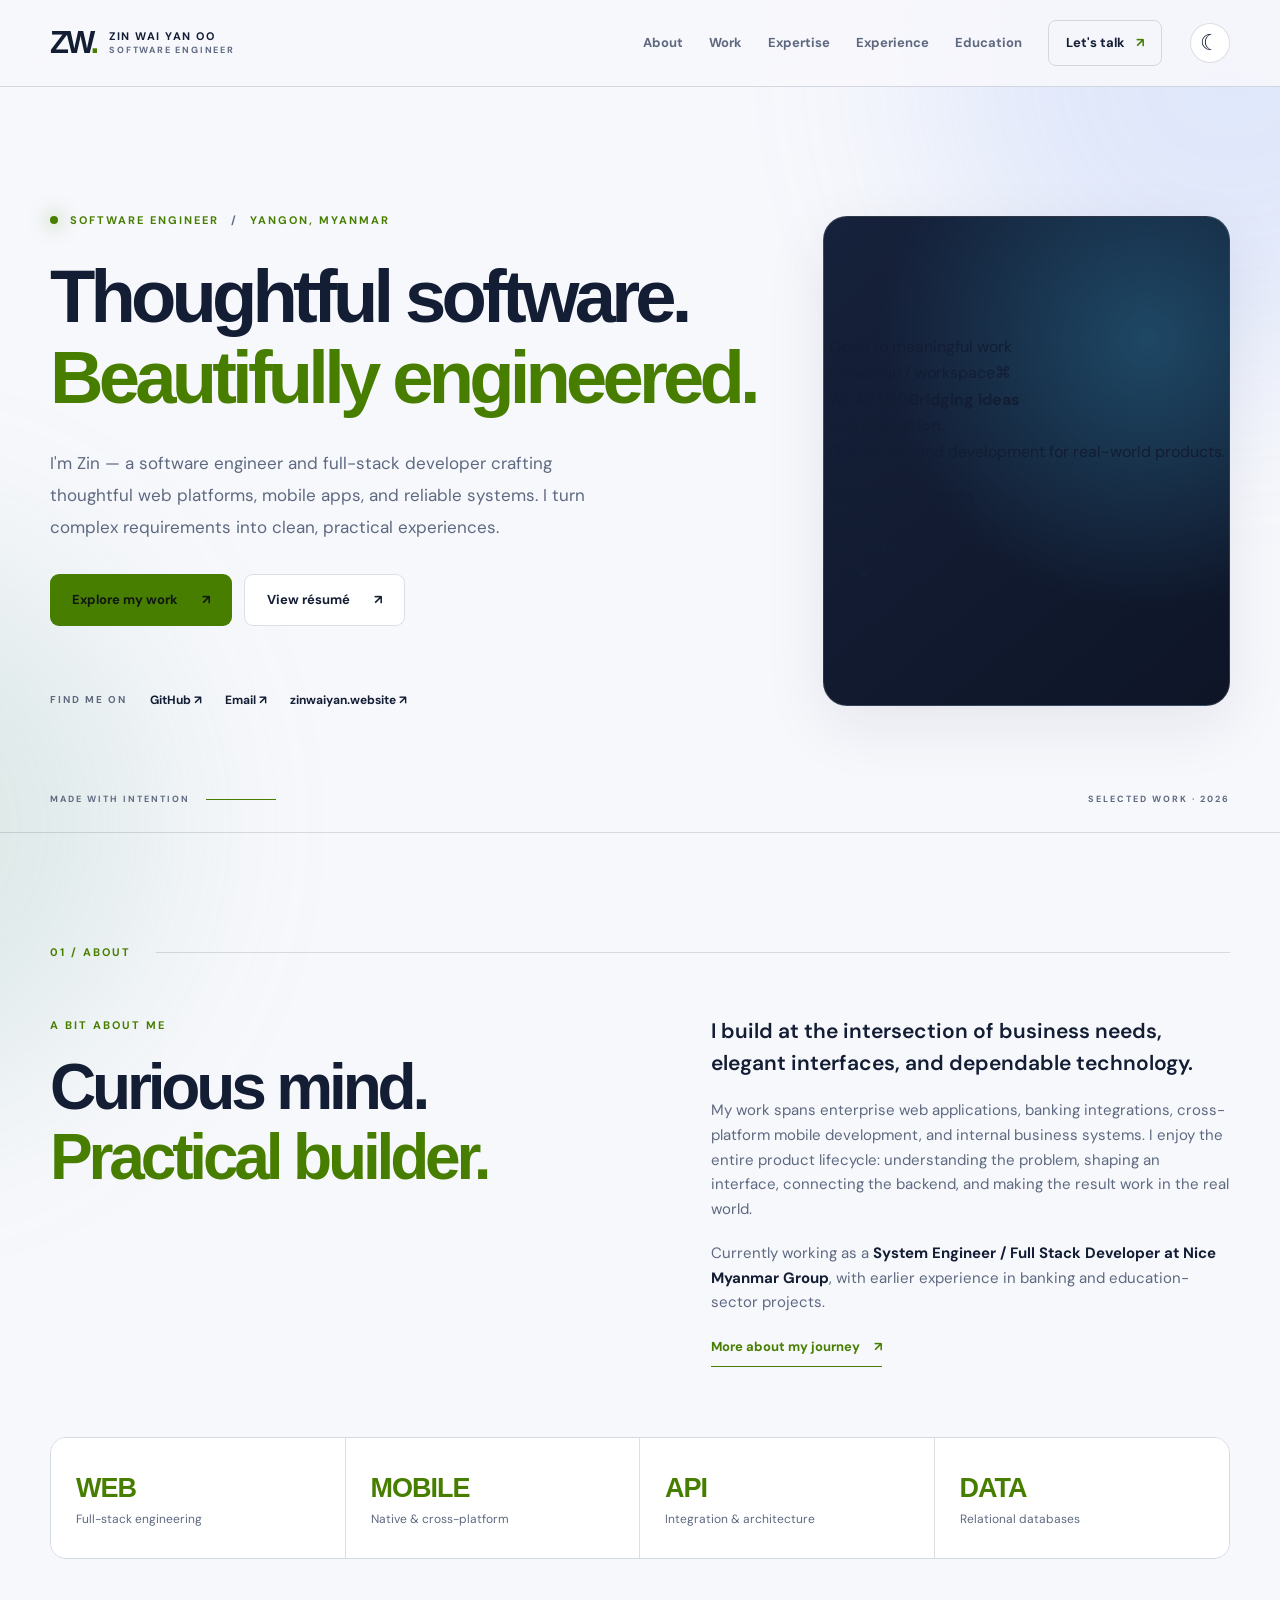
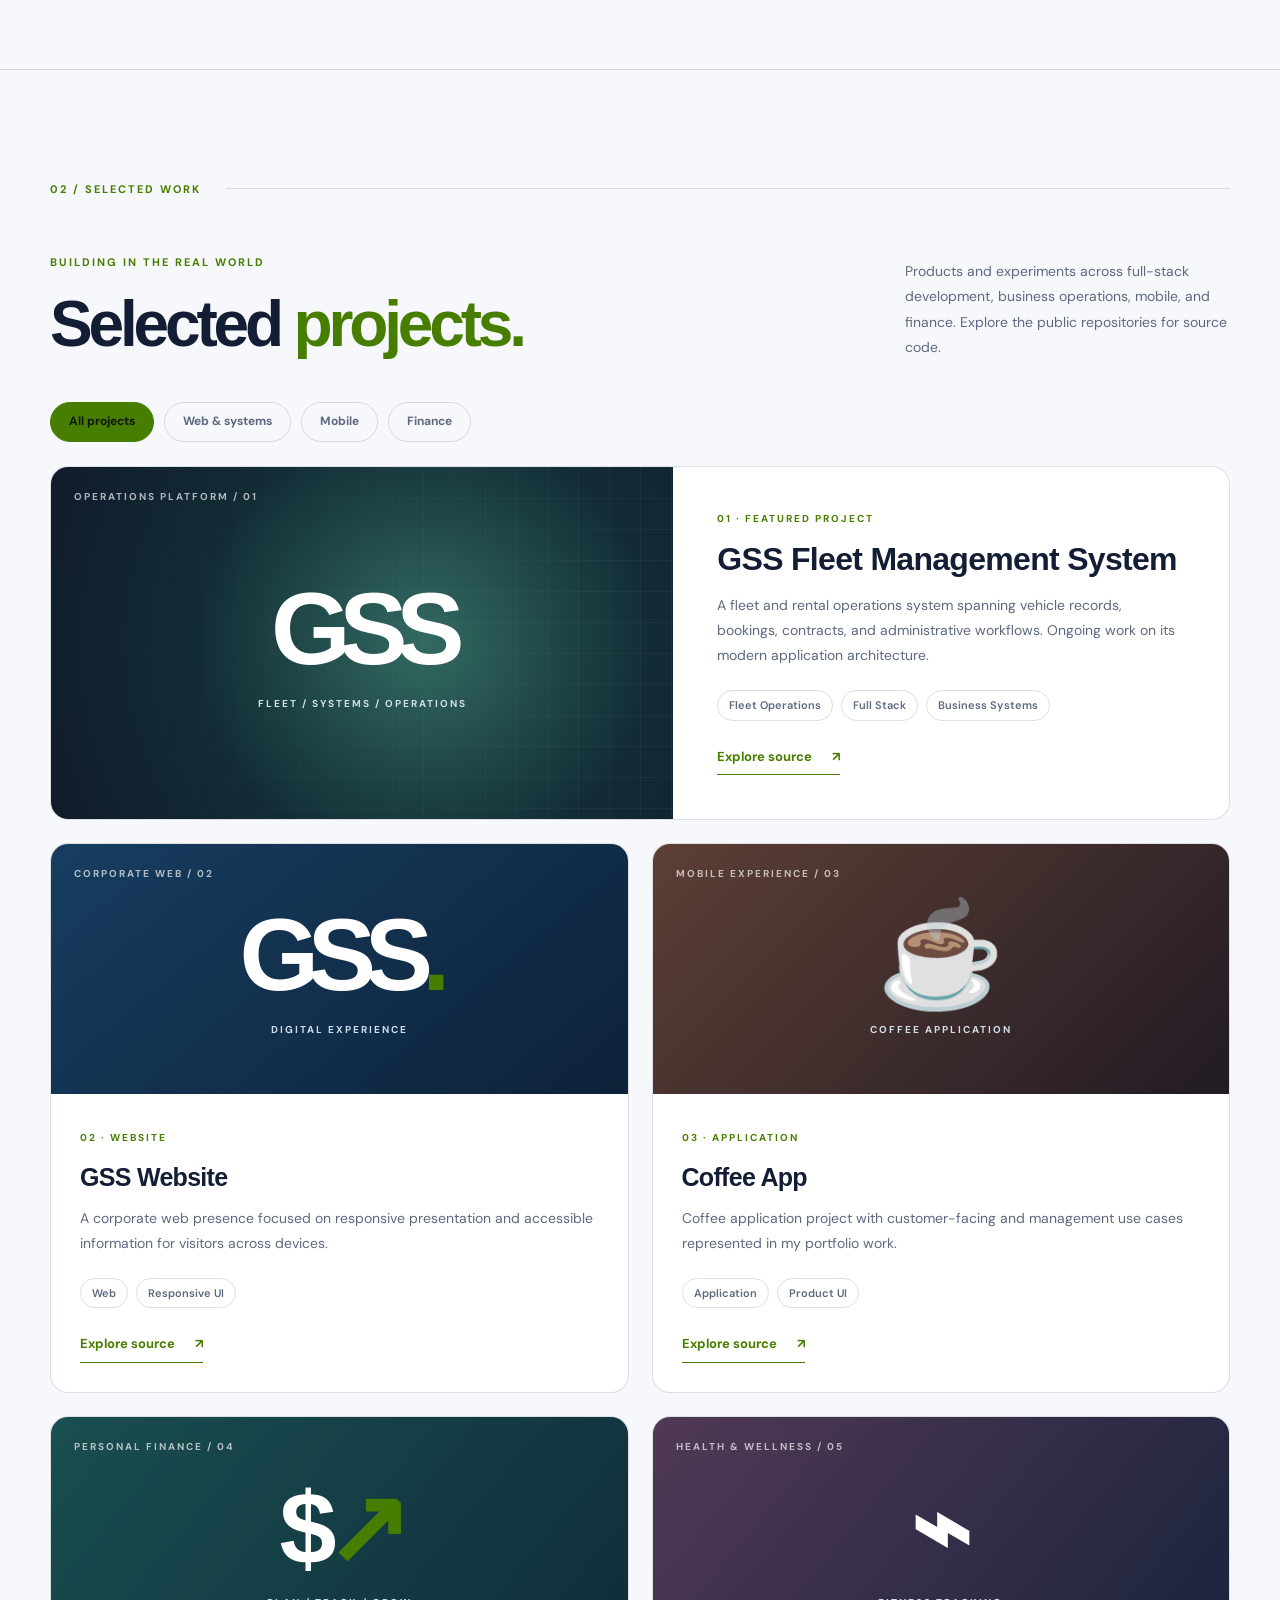
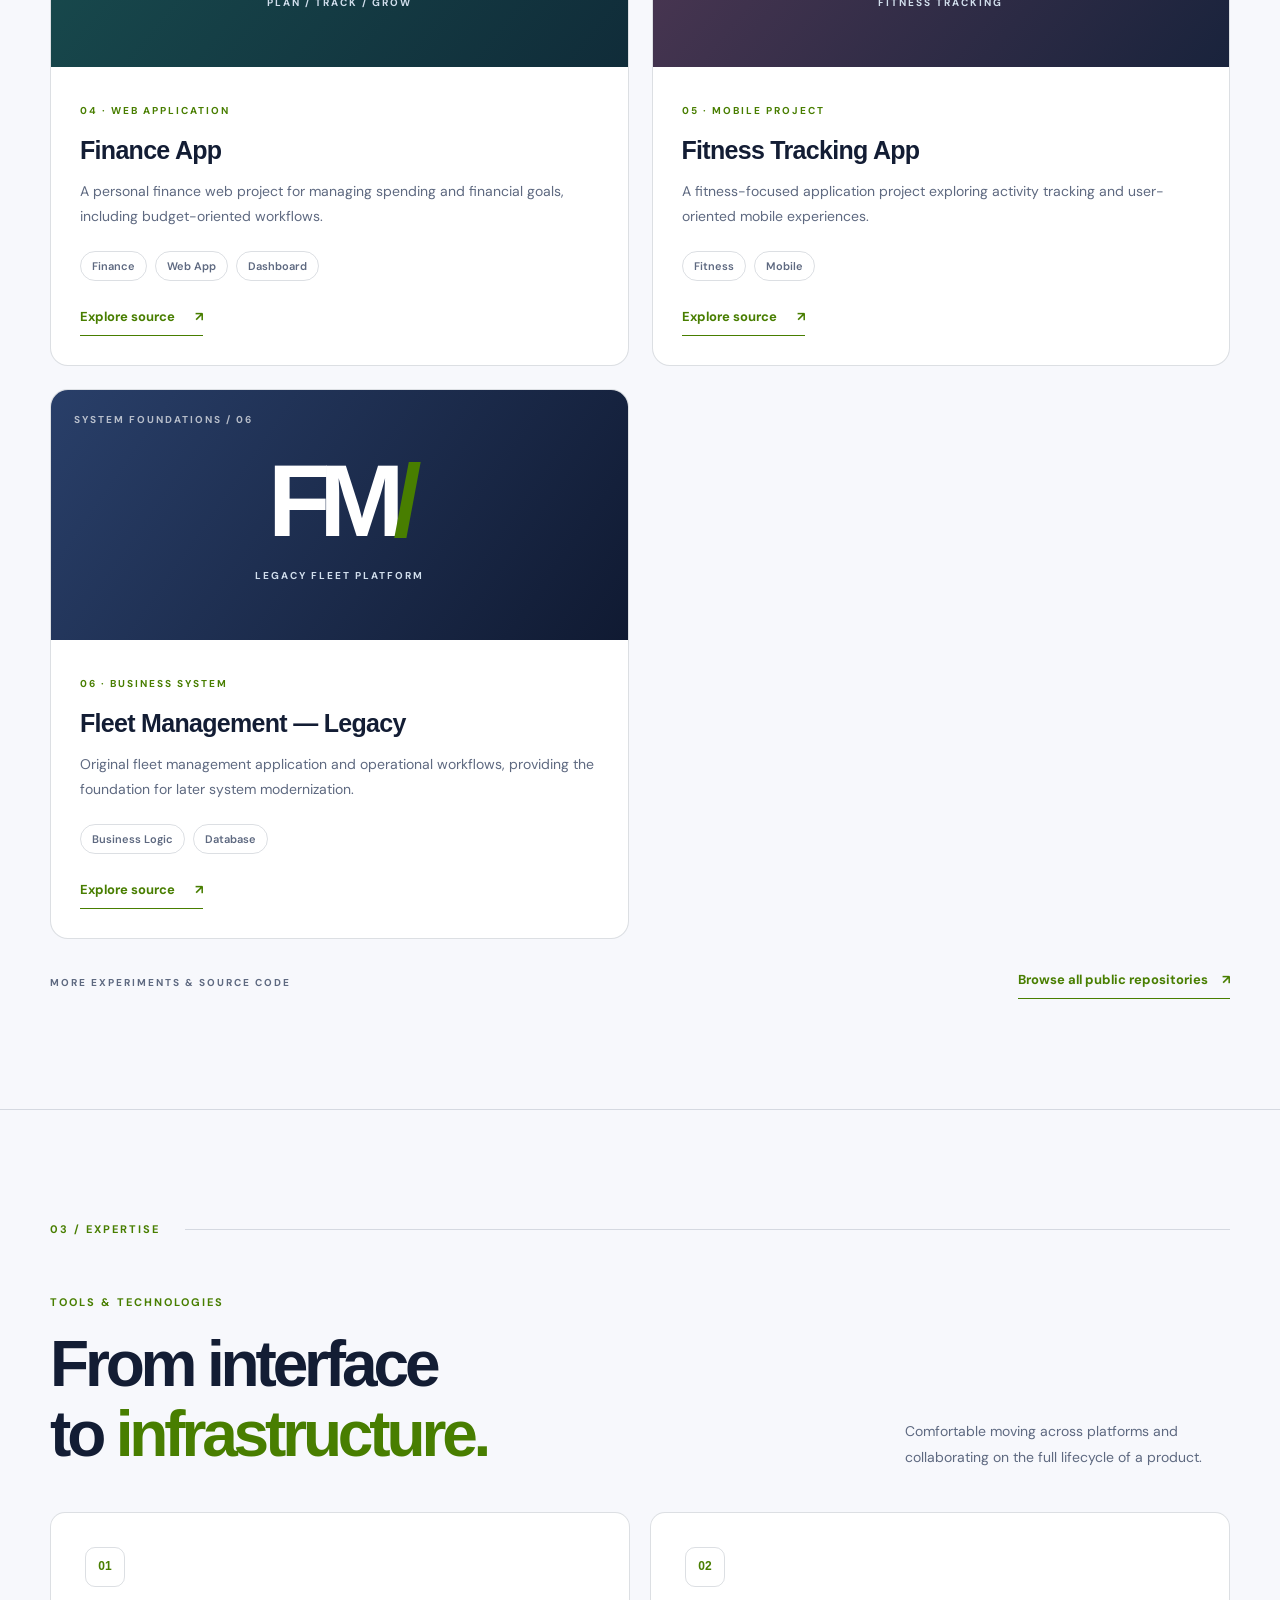
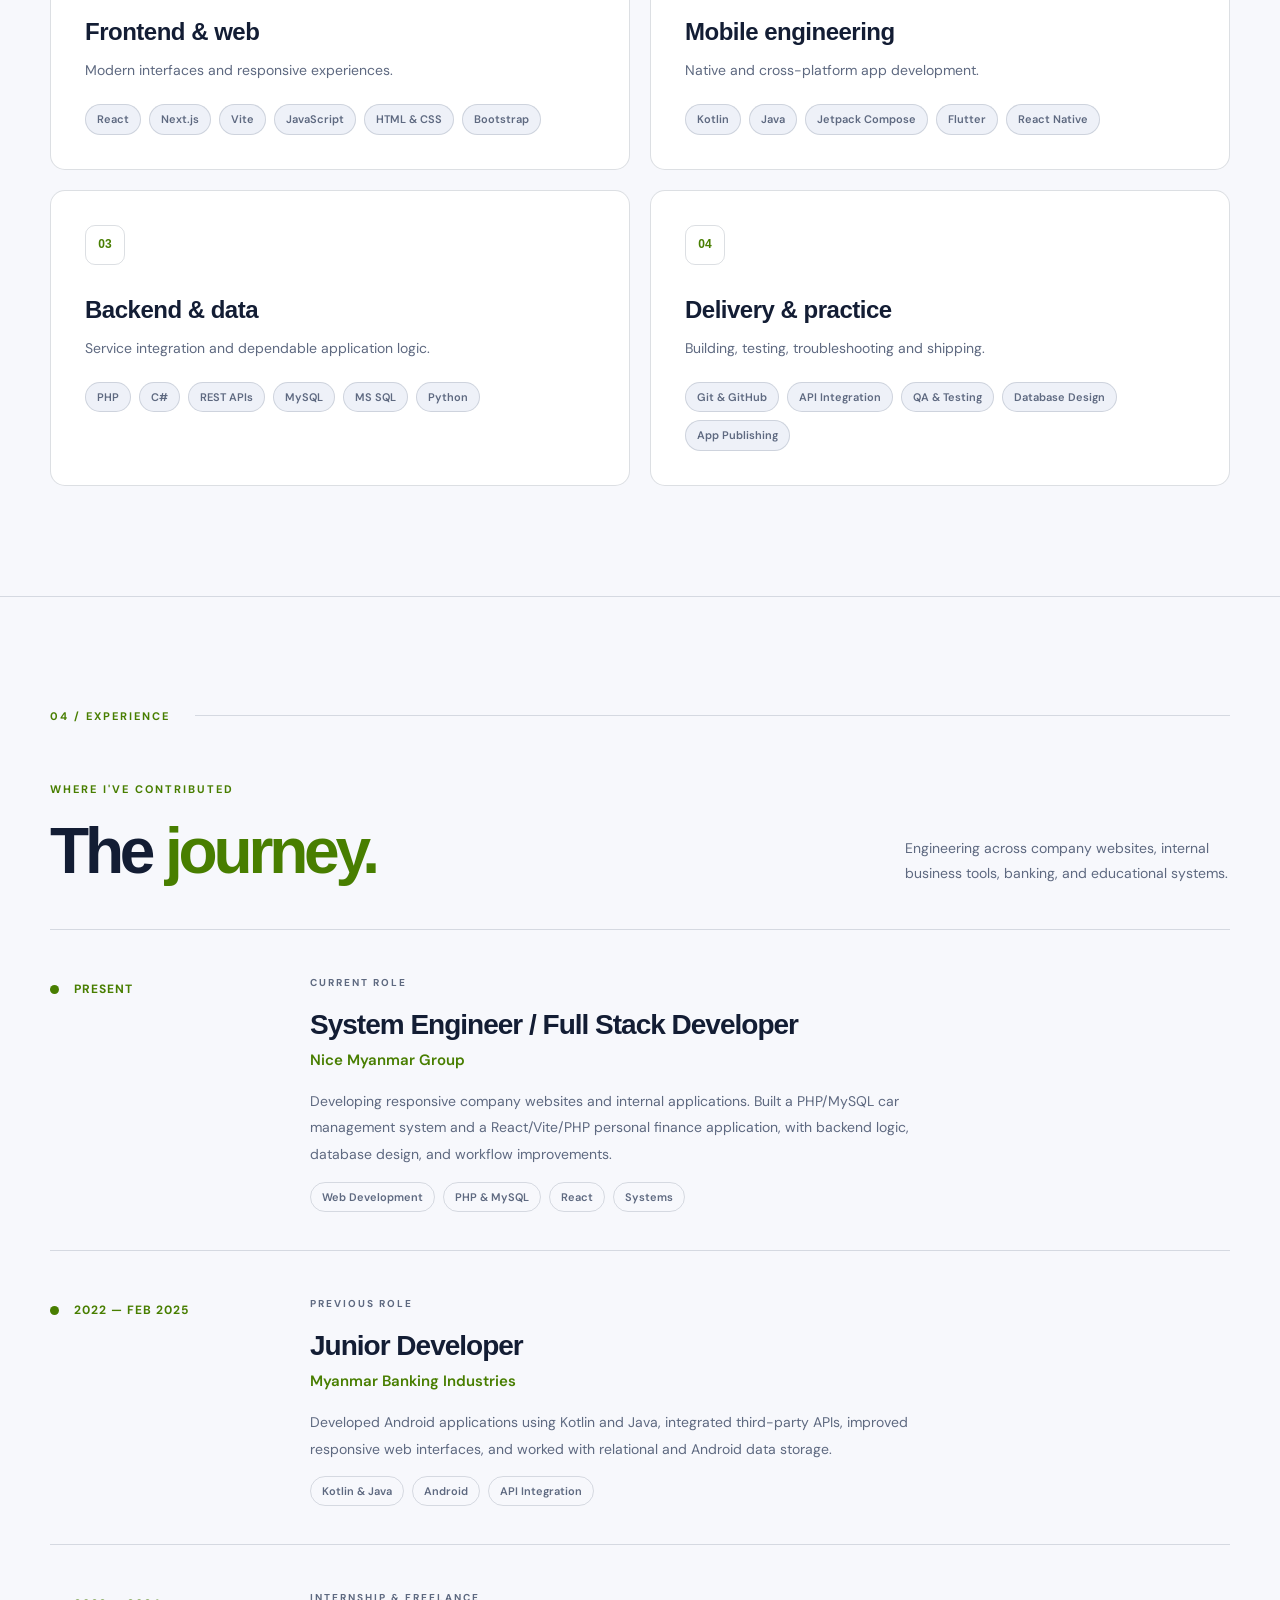
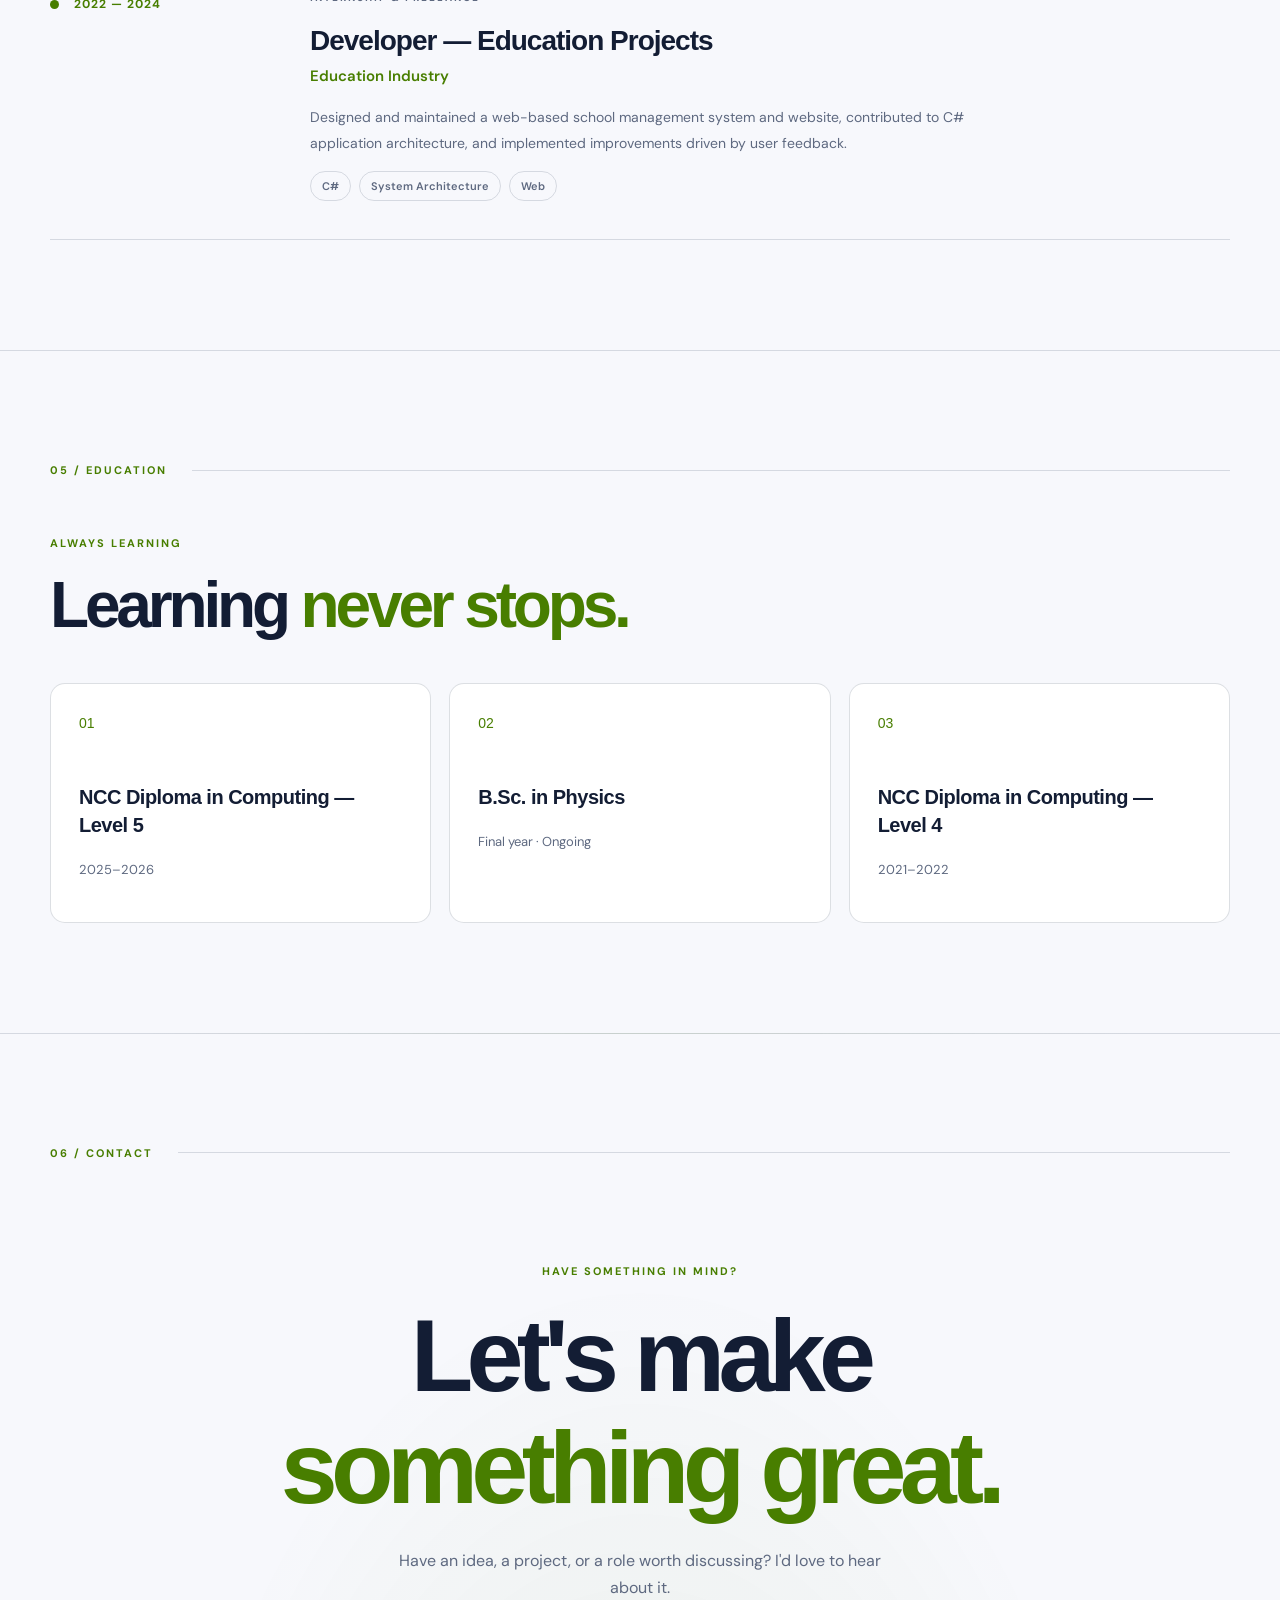
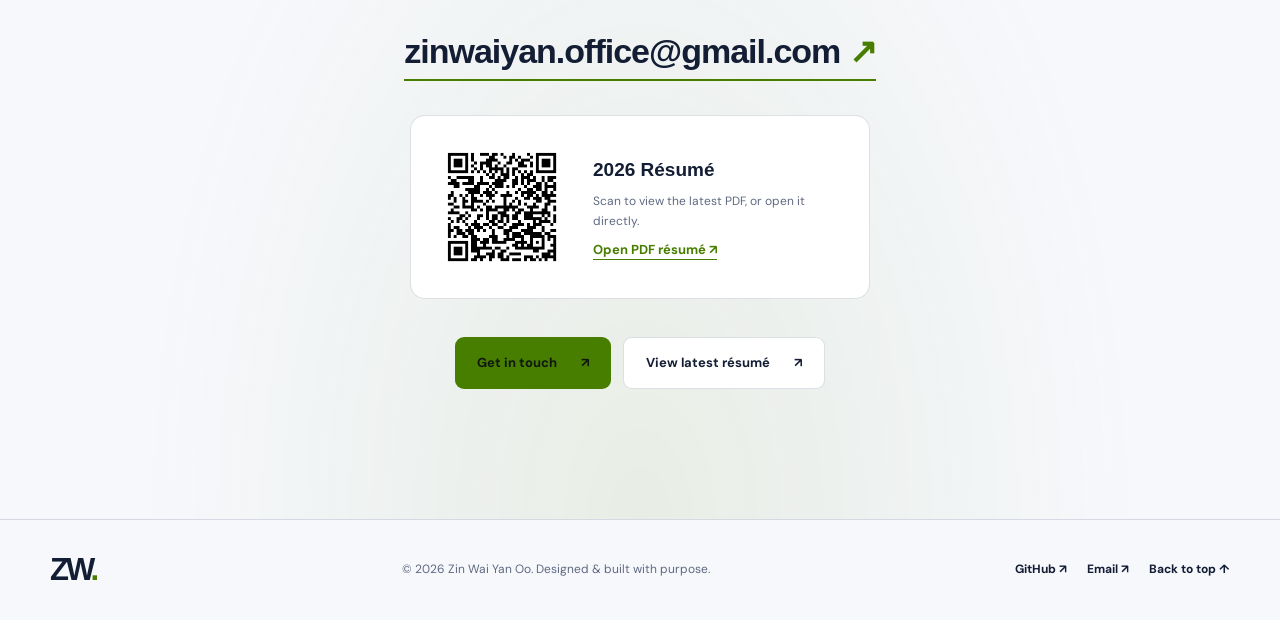
==== commit 96770569: "Recompose homepage with handcrafted liquid-glass workspace visual" ====
--- a/index.html
+++ b/index.html
@@ -4,7 +4,7 @@
   <meta charset="UTF-8">
   <meta name="viewport" content="width=device-width, initial-scale=1">
   <meta name="color-scheme" content="dark light">
-  <meta name="theme-color" content="#0b1020">
+  <meta name="theme-color" content="#f4f7fb">
   <meta name="description" content="Zin Wai Yan Oo — software engineer and full-stack developer building web applications, mobile experiences, and dependable systems in Yangon, Myanmar.">
   <meta property="og:type" content="website">
   <meta property="og:title" content="Zin Wai Yan Oo | Software Engineer & Full-Stack Developer">
@@ -13,7 +13,7 @@
   <link rel="canonical" href="https://zinwaiyan.website/">
   <link rel="preconnect" href="https://fonts.googleapis.com">
   <link rel="preconnect" href="https://fonts.gstatic.com" crossorigin>
-  <link href="https://fonts.googleapis.com/css2?family=DM+Sans:wght@400;500;600;700&family=Space+Grotesk:wght@400;500;600;700&display=swap" rel="stylesheet">
+  <link href="https://fonts.googleapis.com/css2?family=DM+Sans:wght@400;500;600;700&family=Manrope:wght@400;500;600;700;800&display=swap" rel="stylesheet">
   <link rel="stylesheet" href="styles.css">
   <title>Zin Wai Yan Oo — Software Engineer & Full-Stack Developer</title>
 </head>
@@ -35,13 +35,24 @@
     <section class="hero wrap" aria-labelledby="hero-title">
       <div class="hero-main">
         <div class="eyebrow"><span class="live-dot"></span> SOFTWARE ENGINEER <span class="eyebrow-divider">/</span> YANGON, MYANMAR</div>
-        <h1 id="hero-title">Building software<br>that <em>moves things</em><br>forward<span class="accent">.</span></h1>
+        <h1 id="hero-title">Thoughtful software.<br><em>Beautifully engineered.</em></h1>
         <p class="hero-description">I'm Zin — a software engineer and full-stack developer crafting thoughtful web platforms, mobile apps, and reliable systems. I turn complex requirements into clean, practical experiences.</p>
         <div class="hero-actions"><a class="btn btn-primary" href="#work">Explore my work <span aria-hidden="true">↗</span></a><a class="btn btn-ghost" href="https://drive.google.com/file/d/1mxy-p875QYBpfCrog71b6ZtD5YPPYVCi/view?usp=sharing" target="_blank" rel="noopener noreferrer">View résumé <span aria-hidden="true">↗</span></a></div>
         <div class="hero-social"><span>FIND ME ON</span><a href="https://github.com/ZanoGod" target="_blank" rel="noopener noreferrer">GitHub ↗</a><a href="mailto:zinwaiyan.office@gmail.com">Email ↗</a><a href="https://zinwaiyan.website">zinwaiyan.website ↗</a></div>
       </div>
-      <div class="hero-aside" aria-label="Professional focus"><div class="orbit orbit-one"></div><div class="orbit orbit-two"></div><div class="hero-monogram">Z<span>W</span><i></i></div><div class="hero-aside-label"><span>01 / 03</span><span>DESIGN × ENGINEERING</span></div><div class="hero-aside-bottom"><strong>Full-stack thinking.<br>End-to-end execution.</strong><span>WEB / MOBILE / SYSTEMS</span></div></div>
-      <div class="hero-foot"><span>SCROLL TO EXPLORE</span><span class="scroll-line"></span><span>PORTFOLIO — 2026</span></div>
+      <div class="hero-aside" aria-label="A glass interface illustrating my work">
+        <div class="glass-stage">
+          <div class="glass-orb glass-orb-a" aria-hidden="true"></div><div class="glass-orb glass-orb-b" aria-hidden="true"></div>
+          <div class="floating-glass glass-status"><span class="glass-status-dot" aria-hidden="true"></span><span>Open to meaningful work</span></div>
+          <div class="glass-window">
+            <div class="glass-window-top"><span class="window-dots" aria-hidden="true"><i></i><i></i><i></i></span><span>zinwaiyan / workspace</span><span>⌘</span></div>
+            <div class="glass-window-body"><span class="window-kicker">WHAT I DO</span><strong>Bridging ideas<br>and execution<span>.</span></strong><p>Design-minded development for real-world products.</p><div class="window-chips"><span>Web</span><span>Mobile</span><span>Systems</span></div></div>
+          </div>
+          <div class="floating-glass glass-note"><span class="note-symbol" aria-hidden="true">✦</span><span>Built with clarity<br><strong>and care.</strong></span></div>
+          <div class="glass-dock" aria-hidden="true"><span>⌘</span><span>◇</span><span>◉</span><span>↗</span></div>
+        </div>
+      </div>
+      <div class="hero-foot"><span>MADE WITH INTENTION</span><span class="scroll-line"></span><span>SELECTED WORK · 2026</span></div>
     </section>
     <section class="section about-section" id="about" aria-labelledby="about-title"><div class="wrap"><div class="section-top"><span class="section-index">01 / ABOUT</span><span class="section-rule"></span></div><div class="about-layout"><div><p class="kicker">A BIT ABOUT ME</p><h2 id="about-title" class="display-heading">Curious mind.<br><span class="text-gradient">Practical builder.</span></h2></div><div class="about-body"><p class="about-lead">I build at the intersection of business needs, elegant interfaces, and dependable technology.</p><p>My work spans enterprise web applications, banking integrations, cross-platform mobile development, and internal business systems. I enjoy the entire product lifecycle: understanding the problem, shaping an interface, connecting the backend, and making the result work in the real world.</p><p>Currently working as a <strong>System Engineer / Full Stack Developer at Nice Myanmar Group</strong>, with earlier experience in banking and education-sector projects.</p><a class="inline-link" href="#experience">More about my journey <span aria-hidden="true">↗</span></a></div></div><div class="stat-strip"><div><strong>WEB</strong><span>Full-stack engineering</span></div><div><strong>MOBILE</strong><span>Native & cross-platform</span></div><div><strong>API</strong><span>Integration & architecture</span></div><div><strong>DATA</strong><span>Relational databases</span></div></div></div></section>
     <section class="section work-section" id="work" aria-labelledby="work-title"><div class="wrap"><div class="section-top"><span class="section-index">02 / SELECTED WORK</span><span class="section-rule"></span></div><div class="section-intro"><div><p class="kicker">BUILDING IN THE REAL WORLD</p><h2 id="work-title" class="display-heading">Selected <span class="text-gradient">projects.</span></h2></div><p>Products and experiments across full-stack development, business operations, mobile, and finance. Explore the public repositories for source code.</p></div>
--- a/styles.css
+++ b/styles.css
@@ -5,3 +5,6 @@
 @media(max-width:900px){.nav{min-height:76px}.menu-toggle{display:flex;flex-direction:column;justify-content:center;gap:5px;margin-left:auto;width:42px;height:42px;background:var(--panel);border:1px solid var(--line);border-radius:8px;padding:10px}.menu-toggle span{display:block;height:2px;background:var(--text)}.nav-links{display:none;position:absolute;top:75px;left:0;right:0;background:var(--bg);padding:20px 32px 30px;border-bottom:1px solid var(--line);flex-direction:column;align-items:stretch;gap:0;box-shadow:var(--shadow)}.nav-links.open{display:flex}.nav-links>a{font-size:15px;padding:13px 0}.nav-links .nav-contact{margin-top:9px;padding:12px 15px}.hero{padding-top:70px;grid-template-columns:1fr;min-height:unset}.hero h1{font-size:clamp(55px,9vw,83px)}.hero-aside{height:350px;max-width:650px;width:100%}.hero-foot{bottom:25px}.hero-social{margin-top:35px}.about-layout{grid-template-columns:1fr;gap:30px}.section-intro{align-items:flex-start;flex-direction:column;gap:18px}.section-intro>p{max-width:570px}.timeline-item{grid-template-columns:180px 1fr}}
 @media(max-width:640px){.wrap{width:min(100% - 36px,1180px)}.nav{gap:12px}.logo-copy{font-size:10px}.logo-glyph{font-size:26px}.logo-copy small{font-size:8px}.hero{padding-top:57px;padding-bottom:80px}.hero h1{font-size:clamp(45px,10.1vw,67px);margin:23px 0}.hero-description{font-size:15px}.hero-actions .btn{flex:1;min-width:145px;gap:12px;padding:12px}.hero-aside{height:310px;border-radius:17px}.hero-monogram{font-size:130px}.hero-aside-bottom{left:18px;right:18px}.hero-aside-label{left:18px;right:18px}.hero-foot{font-size:8px}.section{padding:74px 0}.section-top{margin-bottom:36px}.display-heading{font-size:clamp(40px,9vw,55px)}.stat-strip{grid-template-columns:1fr 1fr;margin-top:45px}.stat-strip>div{padding:21px 18px;border-bottom:1px solid var(--line)}.stat-strip>div:nth-child(2){border-right:0}.stat-strip>div:nth-child(n+3){border-bottom:0}.stat-strip strong{font-size:23px}.projects-grid,.skills-grid,.education-grid{grid-template-columns:1fr}.project-featured{grid-column:auto;display:block}.project-featured .project-art{min-height:270px}.project-featured .project-info{padding:29px;display:block}.project-featured h3{font-size:25px}.project-art{min-height:220px}.filter{font-size:11px;padding:8px 13px}.more-work{align-items:flex-start;flex-direction:column}.timeline-item{grid-template-columns:1fr;gap:16px}.timeline-content h3{font-size:24px}.education-grid article{min-height:unset}.education-grid article>span{margin-bottom:26px}.contact-inner{padding:25px 0}.contact-inner h2{font-size:clamp(49px,11vw,76px)}.footer-inner{padding:25px 0;flex-direction:column;text-align:center}.footer-inner>div{flex-wrap:wrap;justify-content:center}.hero-social>span{width:100%}}
 @media(prefers-reduced-motion:reduce){html{scroll-behavior:auto}*,*::before,*::after{animation-duration:.01ms!important;transition-duration:.01ms!important}.reveal{opacity:1;transform:none}}
+
+/* Resume QR and PDF: one verified destination */
+.resume-panel{display:flex;gap:18px;align-items:center;justify-content:center;max-width:460px;text-align:left;margin:34px auto 0;padding:18px;background:var(--panel);border:1px solid var(--line);border-radius:15px}.resume-qr-link{display:block;flex:0 0 auto;border:7px solid #fff;background:#fff;border-radius:10px;line-height:0}.resume-qr-link img{display:block;max-width:100%;height:auto}.resume-panel-copy{display:flex;flex-direction:column;align-items:flex-start;gap:7px}.resume-panel-copy strong{font-family:"Space Grotesk",sans-serif;font-size:19px}.resume-panel-copy span{font-size:12px;color:var(--muted)}.resume-panel-copy a{font-size:13px;font-weight:700;color:var(--accent);text-decoration:underline;text-underline-offset:5px}@media(max-width:390px){.resume-panel{flex-direction:column;text-align:center}.resume-panel-copy{align-items:center}}
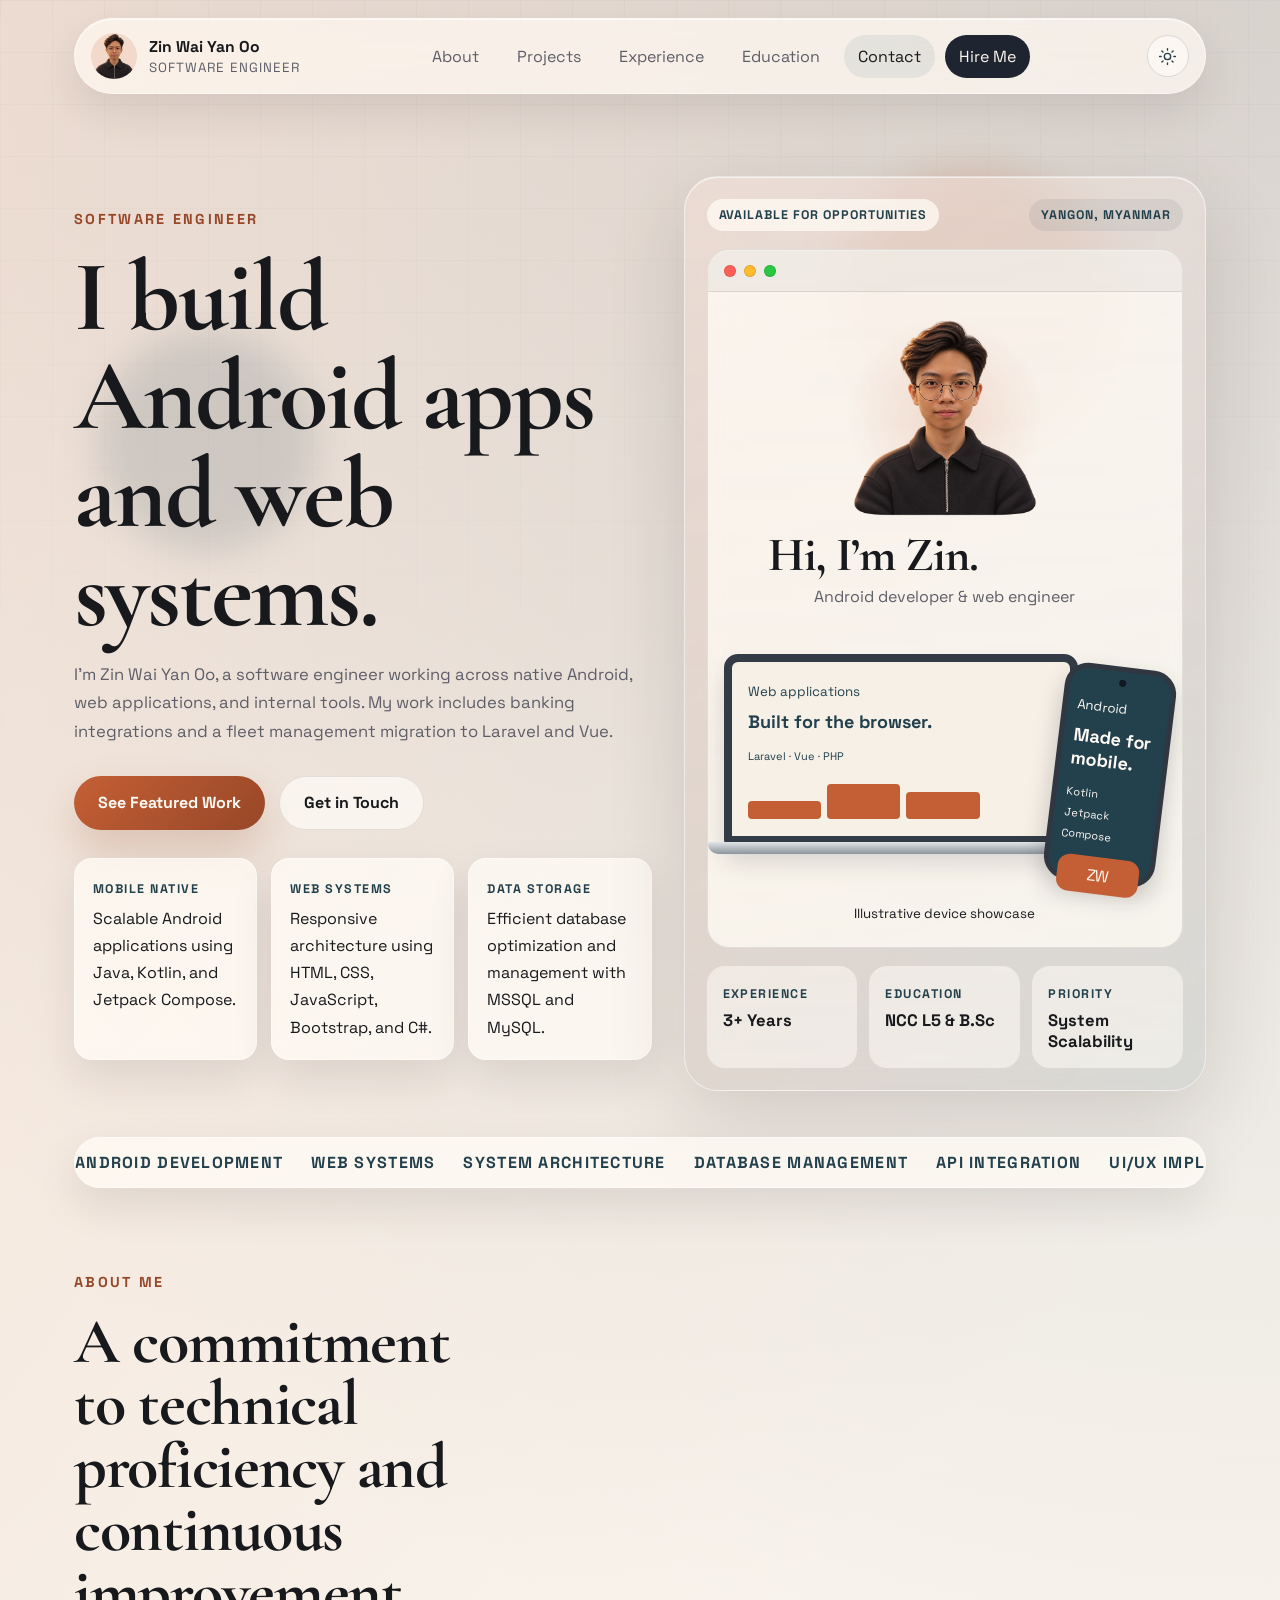
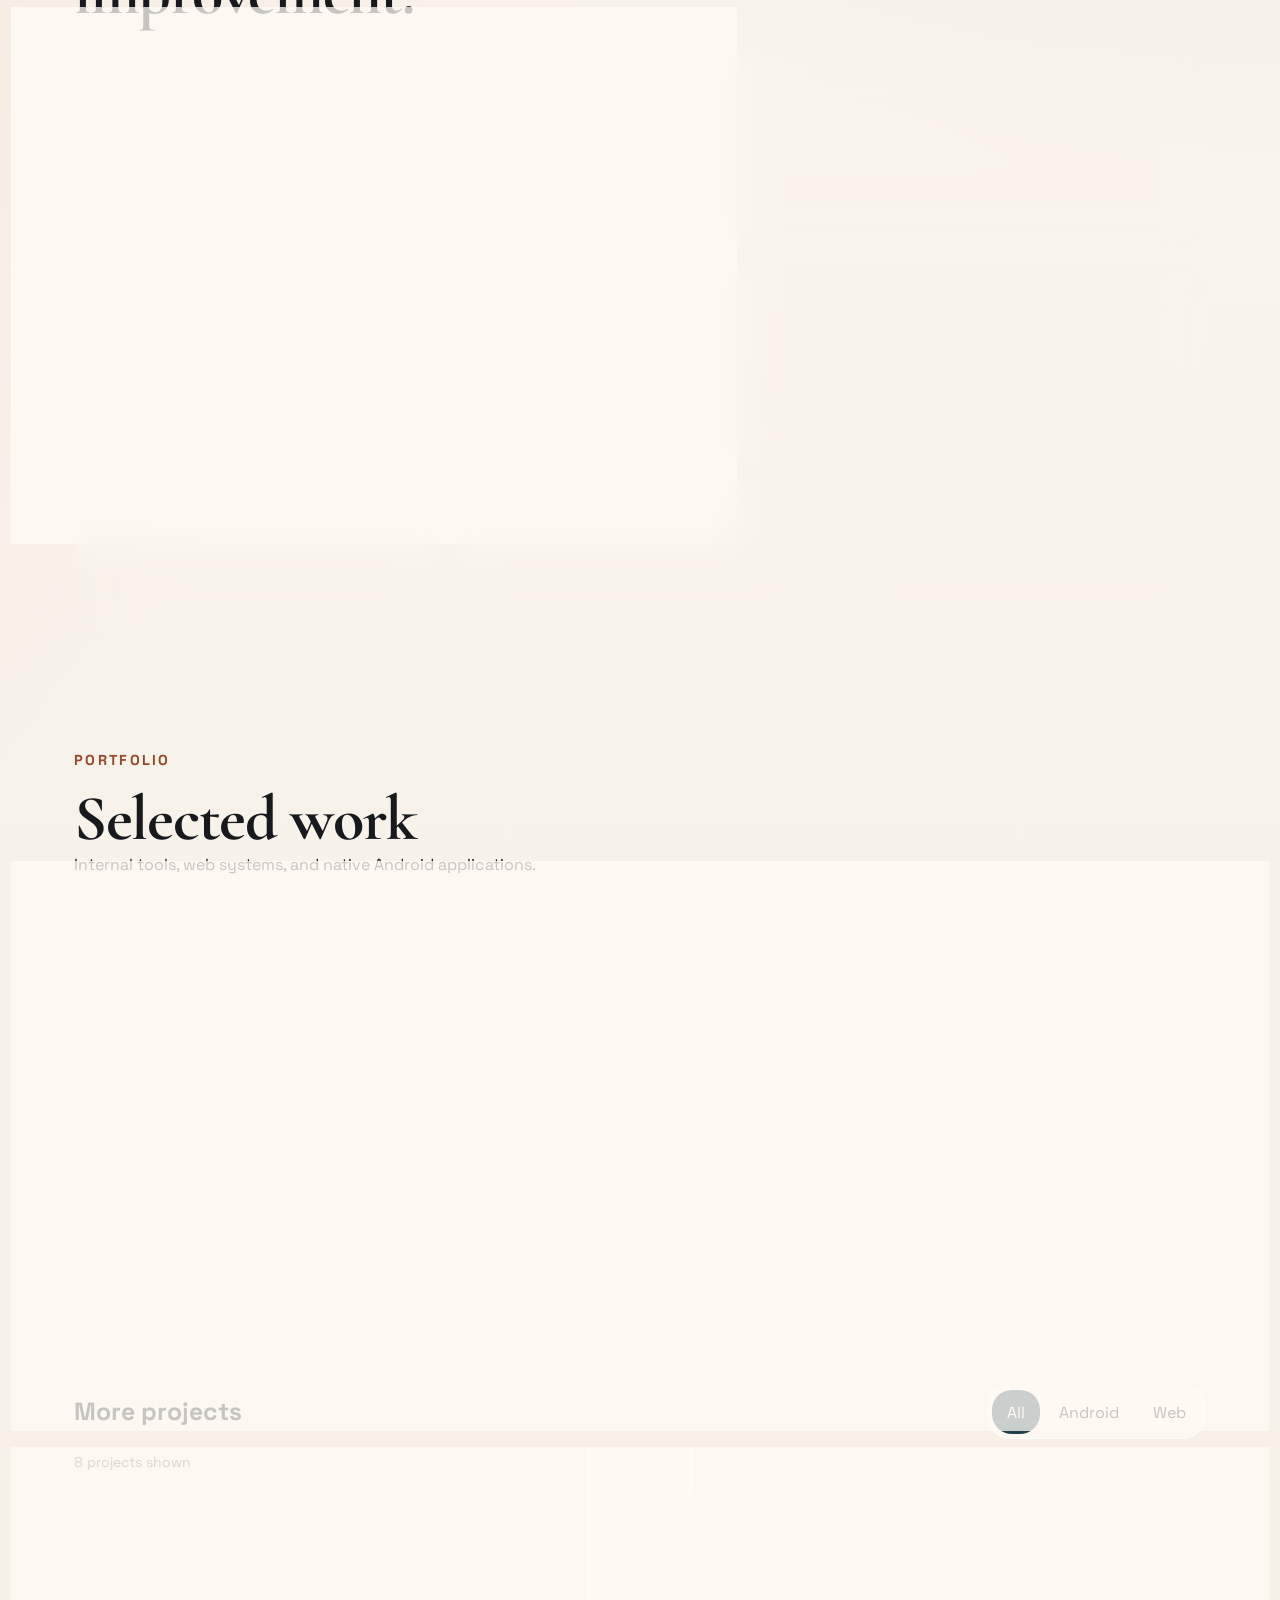
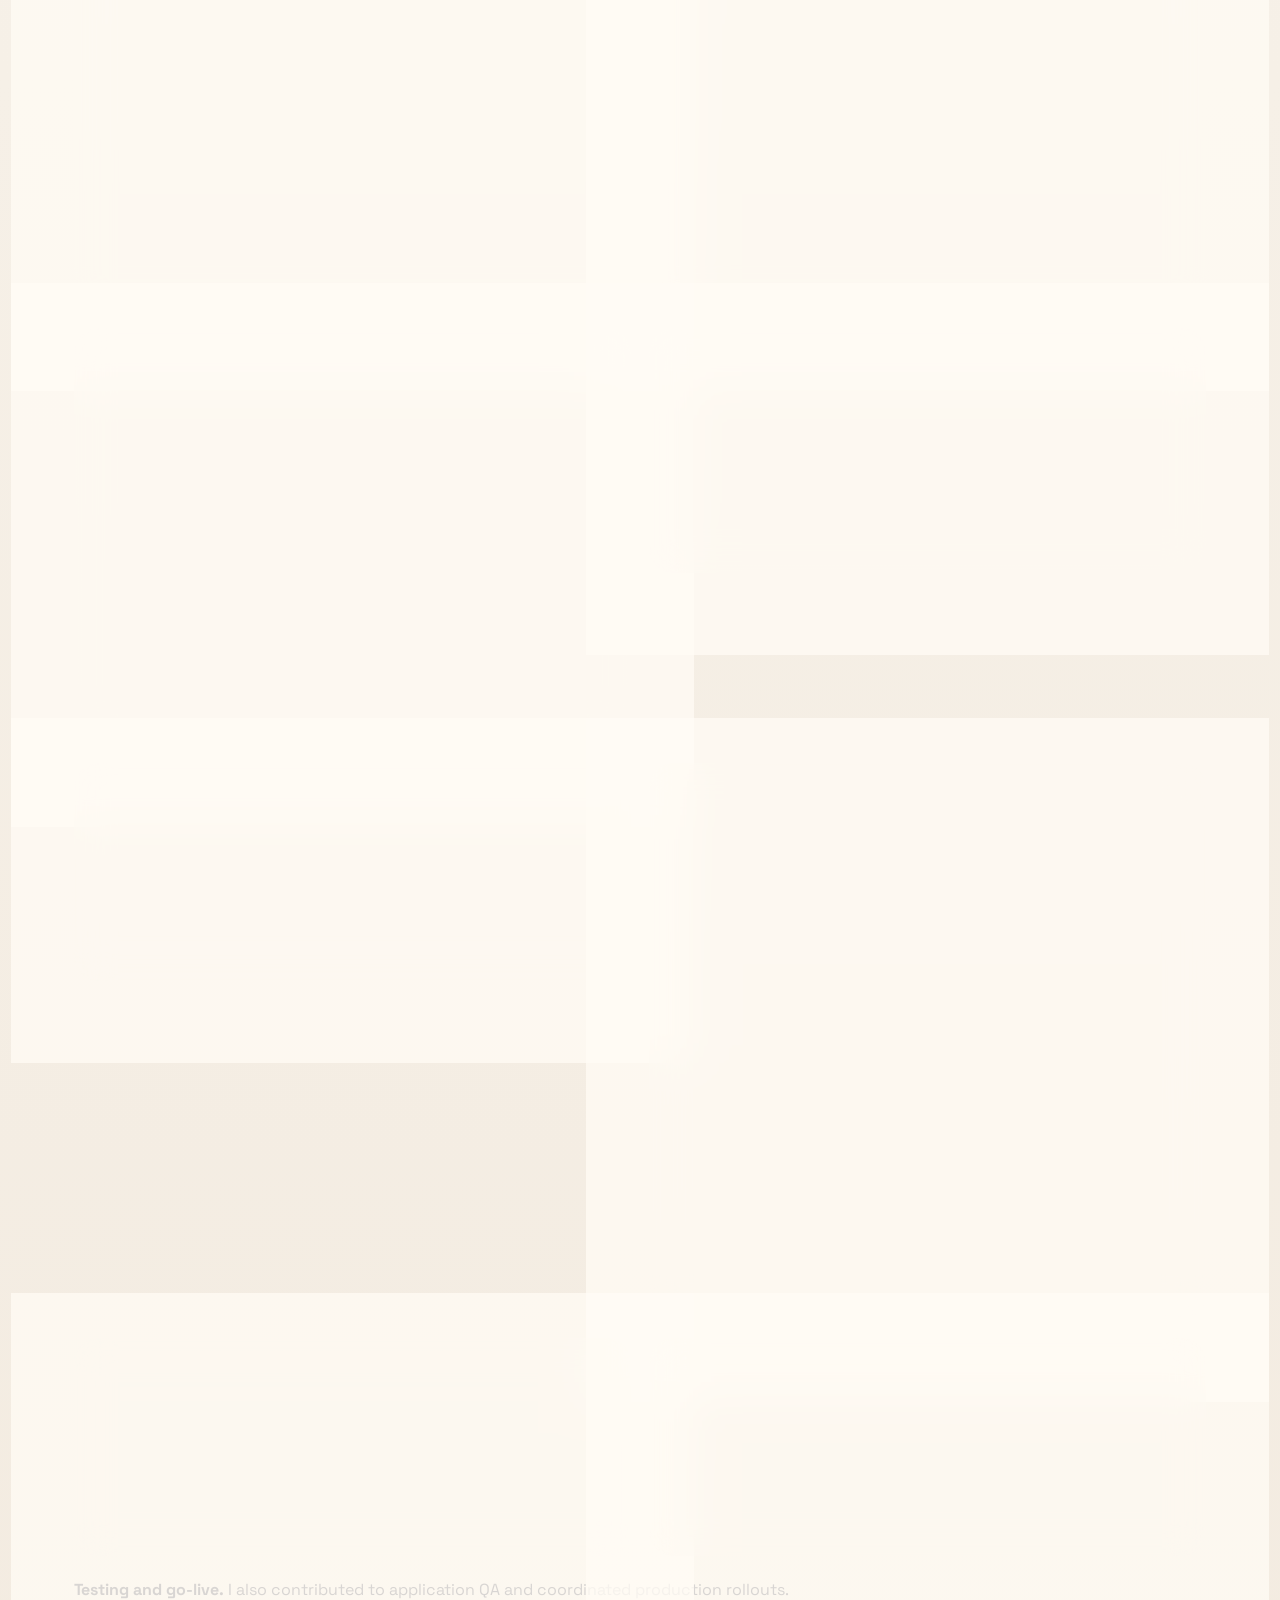
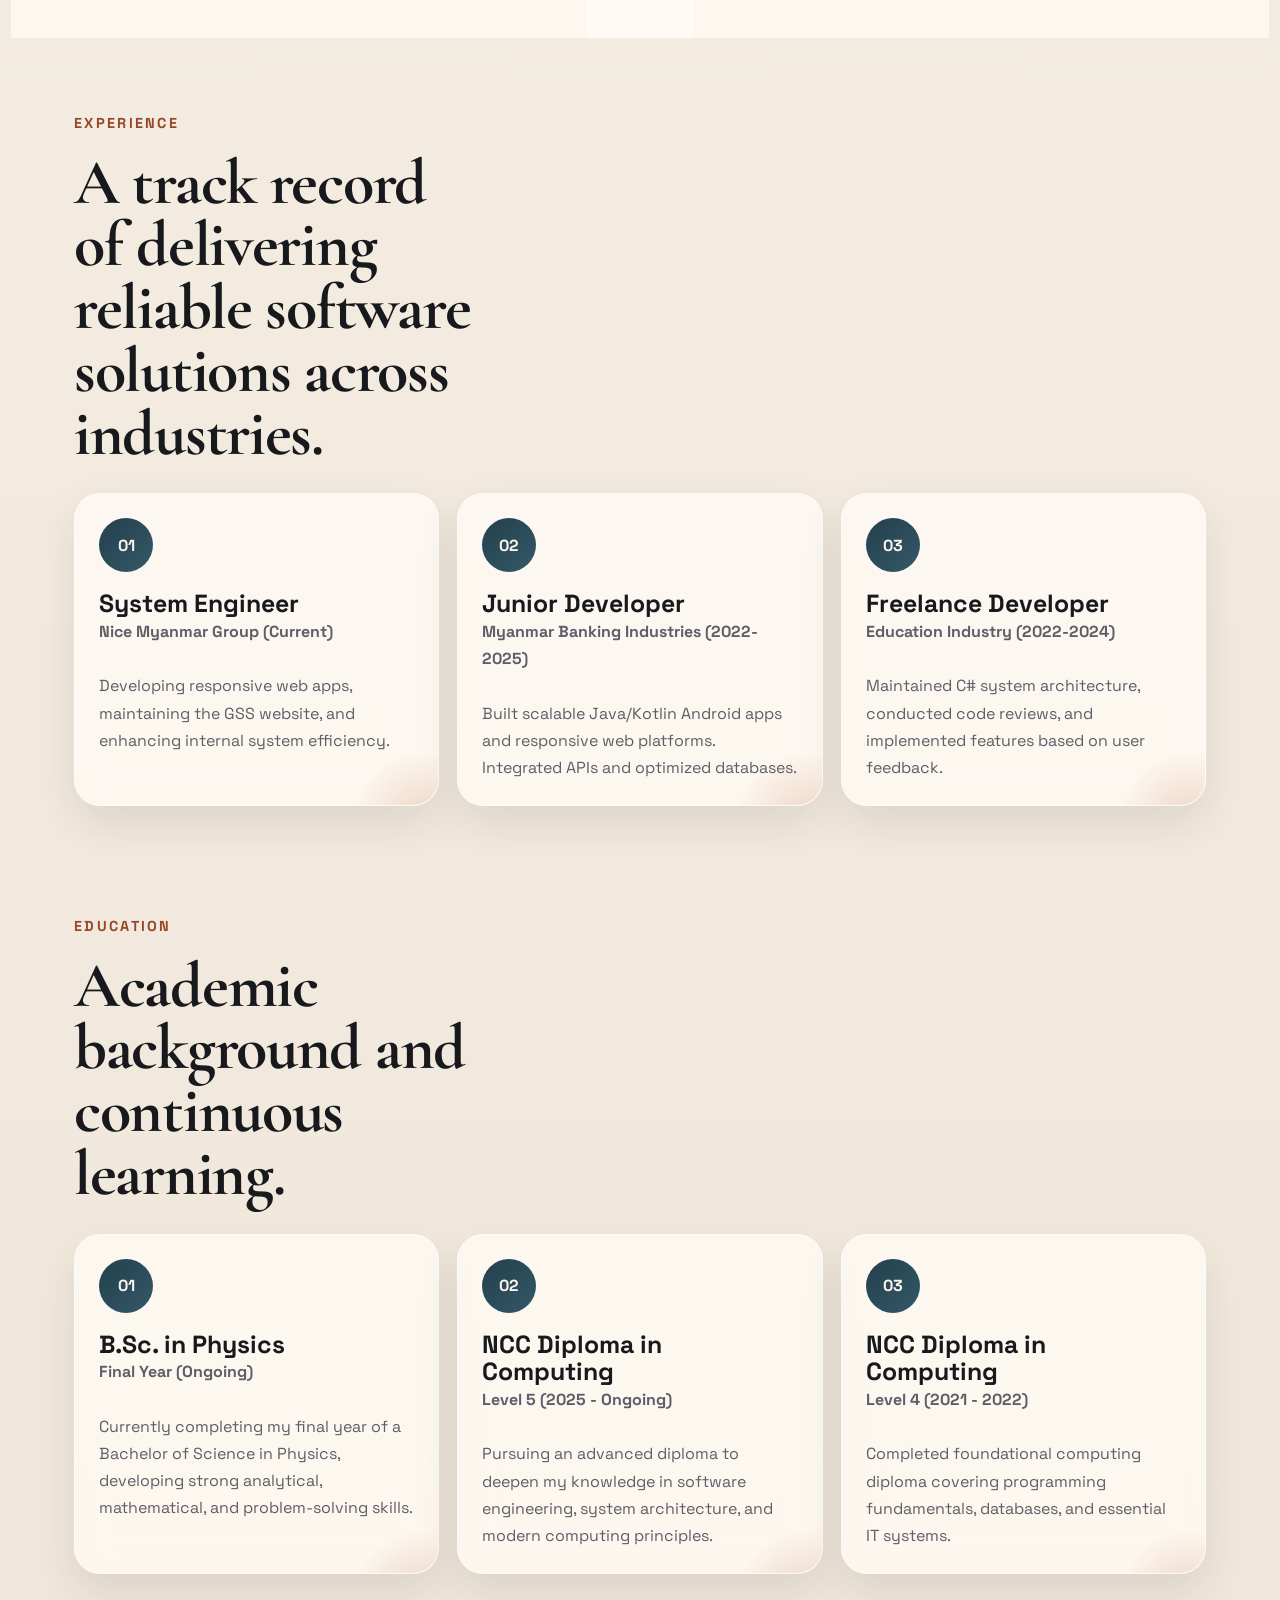
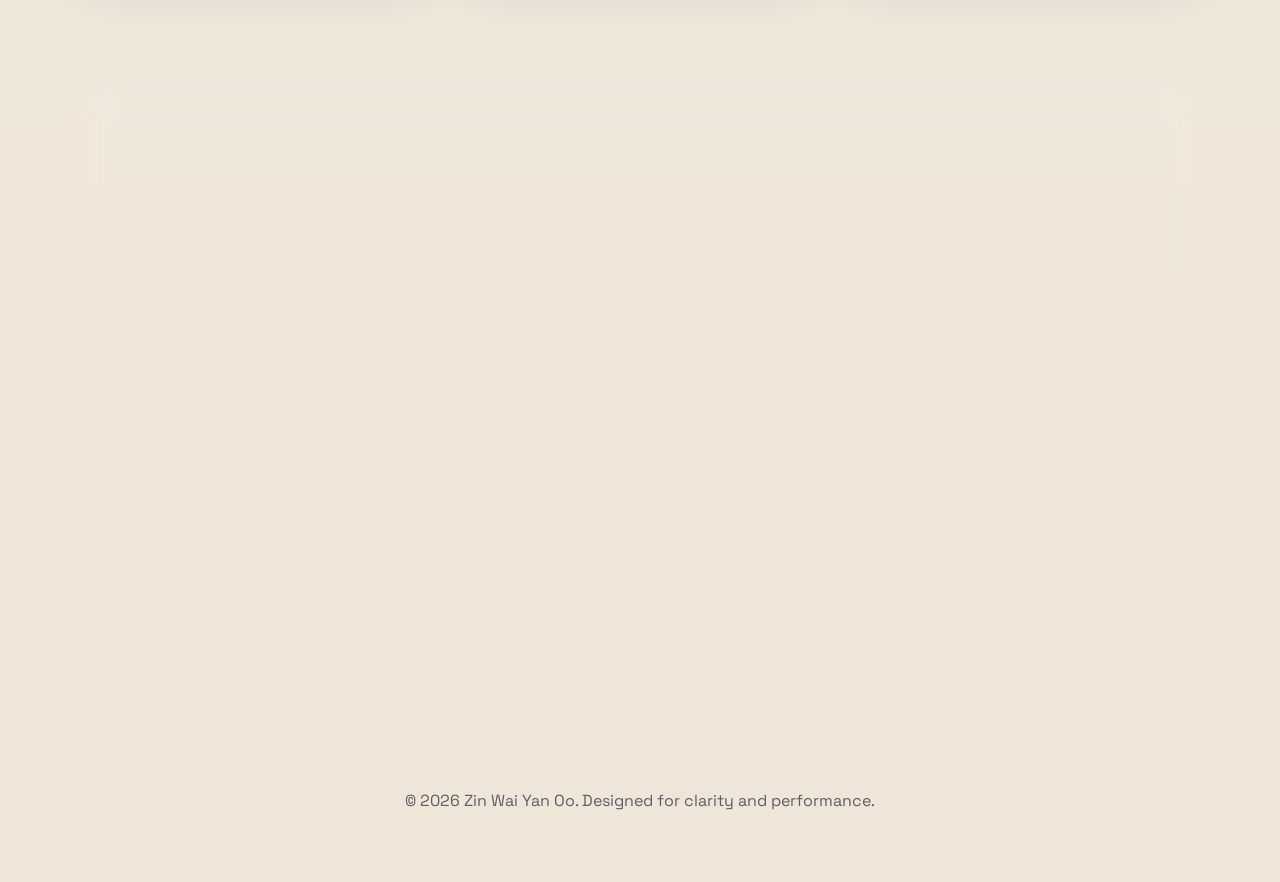
==== commit 8d17c148: "update my entire web" ====
--- a/index.html
+++ b/index.html
@@ -1,86 +1,563 @@
 <!doctype html>
 <html lang="en">
-<head>
-  <meta charset="UTF-8">
-  <meta name="viewport" content="width=device-width, initial-scale=1">
-  <meta name="color-scheme" content="dark light">
-  <meta name="theme-color" content="#f4f7fb">
-  <meta name="description" content="Zin Wai Yan Oo — software engineer and full-stack developer building web applications, mobile experiences, and dependable systems in Yangon, Myanmar.">
-  <meta property="og:type" content="website">
-  <meta property="og:title" content="Zin Wai Yan Oo | Software Engineer & Full-Stack Developer">
-  <meta property="og:description" content="Selected full-stack, mobile, and systems work by Zin Wai Yan Oo.">
-  <meta property="og:url" content="https://zinwaiyan.website/">
-  <link rel="canonical" href="https://zinwaiyan.website/">
-  <link rel="preconnect" href="https://fonts.googleapis.com">
-  <link rel="preconnect" href="https://fonts.gstatic.com" crossorigin>
-  <link href="https://fonts.googleapis.com/css2?family=DM+Sans:wght@400;500;600;700&family=Manrope:wght@400;500;600;700;800&display=swap" rel="stylesheet">
-  <link rel="stylesheet" href="styles.css">
-  <title>Zin Wai Yan Oo — Software Engineer & Full-Stack Developer</title>
-</head>
-<body>
-  <a class="skip-link" href="#main">Skip to content</a>
-  <div class="ambient ambient-one" aria-hidden="true"></div><div class="ambient ambient-two" aria-hidden="true"></div>
-  <header class="site-header" id="top">
-    <nav class="nav wrap" aria-label="Main navigation">
-      <a class="logo" href="#top" aria-label="Zin Wai Yan Oo, home"><span class="logo-glyph">ZW<span>.</span></span><span class="logo-copy">ZIN WAI YAN OO<small>SOFTWARE ENGINEER</small></span></a>
-      <button class="menu-toggle" type="button" aria-expanded="false" aria-controls="nav-links" aria-label="Open navigation"><span></span><span></span><span></span></button>
-      <div class="nav-links" id="nav-links">
-        <a href="#about">About</a><a href="#work">Work</a><a href="#skills">Expertise</a><a href="#experience">Experience</a><a href="#education">Education</a>
-        <a class="nav-contact" href="#contact">Let's talk <span aria-hidden="true">↗</span></a>
+  <head>
+    <meta charset="UTF-8" />
+    <link rel="preconnect" href="https://fonts.googleapis.com" />
+    <link rel="preconnect" href="https://fonts.gstatic.com" crossorigin />
+    <link
+      href="https://fonts.googleapis.com/css2?family=Cormorant+Garamond:wght@600;700&family=Space+Grotesk:wght@400;500;700&display=swap"
+      rel="stylesheet"
+    />
+    <link rel="icon" type="image/png" href="assets/zin-avatar.png" />
+    <link rel="apple-touch-icon" href="assets/zin-avatar.png" />
+    <script>
+      document.documentElement.classList.add("is-loading");
+      window.portfolioLoadingDeadline = setTimeout(function () {
+        document.documentElement.classList.remove("is-loading");
+      }, 2500);
+    </script>
+    <link rel="stylesheet" href="styles.css" />
+    <meta name="viewport" content="width=device-width, initial-scale=1.0" />
+    <meta name="color-scheme" content="light dark" />
+    <title>Zin Wai Yan Oo | Software Engineer</title>
+    <meta
+      name="description"
+      content="Portfolio of Zin Wai Yan Oo, a Results-driven Software Engineer with expertise in Web and Android development."
+    />
+  </head>
+  <body>
+    <div class="cursor-spotlight" aria-hidden="true"></div>
+    <div class="site-loader" aria-hidden="true">
+      <div class="loader-avatar"><img src="assets/zin-avatar.png" alt="" width="112" height="112"></div>
+      <span>Zin Wai Yan Oo</span>
+      <div class="loader-line"></div>
+    </div>
+    <div class="page-shell">
+      <header class="hero" id="top">
+        <div class="hero-backdrop hero-backdrop-one" aria-hidden="true"></div>
+        <div class="hero-backdrop hero-backdrop-two" aria-hidden="true"></div>
+
+        <nav class="nav">
+          <a class="brand" href="#top" aria-label="Back to top">
+            <span class="brand-mark"><img src="assets/zin-avatar.png" alt="" width="44" height="44"></span>
+            <span class="brand-lockup">
+              <strong>Zin Wai Yan Oo</strong>
+              <small>Software Engineer</small>
+            </span>
+          </a>
+
+          <button
+            class="menu-toggle"
+            type="button"
+            aria-expanded="false"
+            aria-controls="site-menu"
+          >
+            <span class="menu-text">Menu</span>
+          </button>
+
+          <div class="nav-links" id="site-menu">
+            <a href="#about">About</a>
+            <a href="#projects">Projects</a>
+            <a href="#experience">Experience</a>
+            <a href="#education">Education</a>
+            <a href="#contact">Contact</a>
+            <a class="nav-cta" href="#contact">Hire Me</a>
+          </div>
+
+          <button class="theme-toggle" type="button" aria-label="Switch to dark mode" title="Switch to dark mode" aria-pressed="false">
+            <svg class="theme-icon theme-icon-sun" viewBox="0 0 24 24" aria-hidden="true" focusable="false">
+              <circle cx="12" cy="12" r="4" />
+              <path d="M12 2v2m0 16v2M4.93 4.93l1.42 1.42m11.3 11.3 1.42 1.42M2 12h2m16 0h2M4.93 19.07l1.42-1.42m11.3-11.3 1.42-1.42" />
+            </svg>
+            <svg class="theme-icon theme-icon-moon" viewBox="0 0 24 24" aria-hidden="true" focusable="false">
+              <path d="M20.3 15.4A8.5 8.5 0 0 1 8.6 3.7 8.7 8.7 0 1 0 20.3 15.4Z" />
+            </svg>
+          </button>
+        </nav>
+
+        <div class="hero-grid">
+          <div class="hero-copy reveal">
+            <p class="eyebrow">Software Engineer</p>
+            <h1>I build Android apps and web systems.</h1>
+            <p class="hero-text">
+              I’m Zin Wai Yan Oo, a software engineer working across native Android,
+              web applications, and internal tools. My work includes banking
+              integrations and a fleet management migration to Laravel and Vue.
+            </p>
+
+            <div class="hero-actions">
+              <a class="button button-primary" href="#projects"
+                >See Featured Work</a
+              >
+              <a class="button button-secondary" href="#contact"
+                >Get in Touch</a
+              >
+            </div>
+
+            <div class="signal-grid">
+              <article class="signal-card">
+                <span class="signal-title">Mobile Native</span>
+                <p>
+                  Scalable Android applications using Java, Kotlin, and Jetpack
+                  Compose.
+                </p>
+              </article>
+              <article class="signal-card">
+                <span class="signal-title">Web Systems</span>
+                <p>
+                  Responsive architecture using HTML, CSS, JavaScript,
+                  Bootstrap, and C#.
+                </p>
+              </article>
+              <article class="signal-card">
+                <span class="signal-title">Data Storage</span>
+                <p>
+                  Efficient database optimization and management with MSSQL and
+                  MySQL.
+                </p>
+              </article>
+            </div>
+          </div>
+
+          <div class="hero-showcase reveal reveal-delay">
+            <div class="showcase-shell">
+              <div class="showcase-topbar">
+                <span class="status-pill">Available for Opportunities</span>
+                <span class="status-note">Yangon, Myanmar</span>
+              </div>
+
+<div class="portrait-window"><div class="portrait-titlebar" aria-hidden="true"><span></span><span></span><span></span></div><div class="personal-stage">
+<div class="zin-avatar"><img src="assets/zin-avatar.png" width="200" height="200" alt="Illustrated developer avatar representing Zin"></div>
+<h2>Hi, I’m Zin.</h2><p>Android developer &amp; web engineer</p>
+<div class="devices" aria-label="Laptop and Android development">
+<div class="laptop"><div><small>Web applications</small><strong>Built for the browser.</strong><span>Laravel · Vue · PHP</span><div class="demo-bars"><i></i><i></i><i></i></div></div></div>
+<div class="android"><span class="camera"></span><small>Android</small><strong>Made for mobile.</strong><span>Kotlin<br>Jetpack Compose</span><div class="app-tile">ZW</div></div>
+</div><small>Illustrative device showcase</small>
+</div></div>              <div class="metric-ribbon">
+                <div>
+                  <span class="metric-label">Experience</span>
+                  <strong>3+ Years</strong>
+                </div>
+                <div>
+                  <span class="metric-label">Education</span>
+                  <strong>NCC L5 & B.Sc</strong>
+                </div>
+                <div>
+                  <span class="metric-label">Priority</span>
+                  <strong>System Scalability</strong>
+                </div>
+              </div>
+            </div>
+
+
+          </div>
+        </div>
+
+        <div class="marquee reveal" aria-label="Portfolio strengths">
+          <div class="marquee-track"><div class="marquee-group"><span>Android Development</span><span>Web Systems</span><span>System Architecture</span><span>Database Management</span><span>API Integration</span><span>UI/UX Implementation</span></div><div class="marquee-group" aria-hidden="true"><span>Android Development</span><span>Web Systems</span><span>System Architecture</span><span>Database Management</span><span>API Integration</span><span>UI/UX Implementation</span></div></div>
+        </div>
+      </header>
+
+      <main>
+        <section class="section about" id="about">
+          <div class="section-heading reveal">
+            <p class="eyebrow">About Me</p>
+            <h2>
+              A commitment to technical proficiency and continuous improvement.
+            </h2>
+          </div>
+
+          <div class="about-grid">
+            <article class="about-panel reveal">
+              <p class="lead">
+                I specialize in bridging the gap between robust backend systems
+                and intuitive frontend user interfaces.
+              </p>
+              <p>
+                My background spans web and mobile development across the
+                education and banking industries. Whether it's architecting a C#
+                school management system or building an Android banking app, I
+                focus on writing clean, scalable code, optimizing databases, and
+                integrating complex features smoothly.
+              </p>
+            </article>
+
+            <div class="insight-column reveal reveal-delay">
+              <article class="insight-card">
+                <span class="list-title">Frontend & Mobile</span>
+                <h3>Crafting responsive and native experiences.</h3>
+                <p>
+                  Building intuitive UIs with Bootstrap, HTML/CSS, JavaScript,
+                  and native Android views.
+                </p>
+              </article>
+              <article class="insight-card">
+                <span class="list-title">Backend & Systems</span>
+                <h3>Developing secure, scalable architecture.</h3>
+                <p>
+                  Creating robust C# systems, managing MySQL/MSSQL databases,
+                  and troubleshooting complex issues.
+                </p>
+              </article>
+            </div>
+          </div>
+
+          <div class="about-metrics">
+            <article class="metric-card reveal">
+              <span class="metric-card-title">Languages</span>
+              <p>
+                Java, Kotlin, C#, JavaScript, Python, HTML/CSS. (Learning:
+                React, PHP).
+              </p>
+            </article>
+            <article class="metric-card reveal reveal-delay">
+              <span class="metric-card-title">Technologies</span>
+              <p>
+                Jetpack Compose, Android SDK, Bootstrap, MSSQL, MySQL, Android
+                Databases.
+              </p>
+            </article>
+            <article class="metric-card reveal">
+              <span class="metric-card-title">Education</span>
+              <p>
+                B.Sc. in Physics (Final Year), NCC Diploma in Computing (Level 4
+                & 5).
+              </p>
+            </article>
+          </div>
+        </section>
+
+        <section class="section projects" id="projects" aria-labelledby="projects-title">
+          <div class="section-heading">
+            <p class="eyebrow">Portfolio</p>
+            <h2 id="projects-title">Selected work</h2>
+            <p>Internal tools, web systems, and native Android applications.</p>
+          </div>
+
+          <article class="featured-project fleet-feature reveal">
+            <div class="featured-copy">
+              <span class="project-tag">Featured project · In development</span>
+              <h3>GSS Fleet Management</h3>
+              <p>Modernizing the tools Golden Support Services uses to manage bookings,
+                contracts, vehicles, and customers.</p>
+              <div class="feature-list" aria-label="Technology stack">
+                <span>Laravel REST API</span><span>Vue 3</span><span>TypeScript</span><span>MySQL</span>
+              </div>
+              <details class="project-details">
+                <summary>Migration details<span aria-hidden="true">+</span></summary>
+                <dl>
+                  <dt>Starting point</dt>
+                  <dd>A PHP and MySQL application that supports daily bookings, monthly contracts,
+                    and fleet operations.</dd>
+                  <dt>Customer workflow</dt>
+                  <dd>The customer API covers search, filtering, and record changes. It also
+                    protects contract history by preventing deletion of customers linked to a contract.</dd>
+                  <dt>New modules</dt>
+                  <dd>Insurance is the first new module planned for the migration. Maintenance is also planned.</dd>
+                </dl>
+              </details>
+              <a class="text-link" href="https://github.com/ZanoGod/Gss-fleet-System">GSS Fleet repository on GitHub</a>
+            </div>
+
+            <figure class="fleet-preview">
+              <div class="fleet-window">
+                <div class="fleet-window-head"><span class="fleet-dot"></span> Fleet operations</div>
+                <div class="fleet-path">
+                  <div><span>01</span><strong>Find a customer</strong><small>Search and filter customer records</small></div>
+                  <div><span>02</span><strong>Review rental history</strong><small>Daily bookings and monthly contracts</small></div>
+                  <div><span>03</span><strong>Preserve contract records</strong><small>Keep linked customers in the system</small></div>
+                </div>
+              </div>
+              <figcaption>Illustrated customer workflow</figcaption>
+            </figure>
+          </article>
+
+          <div class="work-index">
+            <h3>More projects</h3>
+            <div class="project-filters" role="group" aria-label="Filter more projects" hidden>
+              <button type="button" aria-pressed="true" data-filter="all">All</button>
+              <button type="button" aria-pressed="false" data-filter="android">Android</button>
+              <button type="button" aria-pressed="false" data-filter="web">Web</button>
+            </div>
+            <p class="project-count" role="status" hidden></p>
+          </div>
+          <div class="project-grid"><article class="project-card reveal" data-project="android"><div class="repo-preview"><span>Android project</span><strong>My Finance App</strong><small>Repository showcase</small></div><h3>My Finance App</h3><p>An Android finance application project built with a Compose interface.</p><div class="feature-list"><span>Kotlin · Jetpack Compose · Material 3</span></div><a href="https://github.com/ZanoGod/MyFinanceApp">Explore repository</a></article><article class="project-card reveal" data-project="web"><div class="repo-preview"><span>Web project</span><strong>GSS Corporate Website</strong><small>Repository showcase</small></div><h3>GSS Corporate Website</h3><p>A company website with HTML pages, stylesheets, and server-side PHP files.</p><div class="feature-list"><span>HTML · CSS · JavaScript · PHP</span></div><a href="https://github.com/ZanoGod/GSS-Website">Explore repository</a></article><article class="project-card reveal" data-project="android"><div class="repo-preview"><span>Android project</span><strong>Fitness Tracking App</strong><small>Repository showcase</small></div><h3>Fitness Tracking App</h3><p>An Android tracking project with location and maps integrations, networking, and a PHP backend.</p><div class="feature-list"><span>Kotlin · Compose · Google Maps · Retrofit · PHP</span></div><a href="https://github.com/ZanoGod/My-Fitness-Tracking-App">Explore repository</a></article>
+            <article class="project-card reveal" data-project="android">
+              <span class="project-tag">Native Android</span>
+              <h3>Banking Application</h3>
+              <p>A banking app built with Java and Kotlin during my work in the banking industry.</p>
+              <details class="project-details">
+                <summary>Project details<span aria-hidden="true">+</span></summary>
+                <dl>
+                  <dt>Core banking integration</dt><dd>Integrated third-party APIs and libraries into the Android application.</dd>
+                  <dt>QR functionality</dt><dd>Worked on QR features alongside the app’s core banking integrations.</dd>
+                </dl>
+              </details>
+            </article>
+            <article class="project-card reveal" data-project="web">
+              <span class="project-tag">C# web system</span>
+              <h3>School Management System</h3>
+              <p>A web-based management system for school operations.</p>
+              <details class="project-details">
+                <summary>Project details<span aria-hidden="true">+</span></summary>
+                <dl>
+                  <dt>System architecture</dt><dd>Helped develop and maintain the C# application architecture.</dd>
+                  <dt>Usability</dt><dd>Collaborated on code reviews and implemented features based on user feedback.</dd>
+                </dl>
+              </details>
+            </article>
+            <article class="project-card reveal" data-project="android web">
+              <span class="project-tag">Mobile and web</span>
+              <figure class="coffee-photo"><img src="https://raw.githubusercontent.com/ZanoGod/Coffee-App/main/Db%20-%20Backend/images/latte.png" alt="Latte product image from the Coffee App repository" loading="lazy" width="280" height="210"><figcaption>Sample product photo from Coffee App</figcaption></figure><h3>Coffee App Suite</h3><div class="feature-list"><span>Kotlin</span><span>PHP</span><span>Bootstrap 5</span><span>MySQL</span></div><a href="https://github.com/ZanoGod/Coffee-App">Explore repository</a>
+              <p>A customer-facing mobile app paired with a web admin panel.</p>
+              <details class="project-details">
+                <summary>Project details<span aria-hidden="true">+</span></summary>
+                <dl>
+                  <dt>Customer app</dt><dd>The mobile app is the customer-facing side of the suite.</dd>
+                  <dt>Admin panel</dt><dd>A separate management interface supports business operations.</dd>
+                </dl>
+              </details>
+            </article>
+            <article class="project-card reveal" data-project="android">
+              <span class="project-tag">Freelance Android</span>
+              <h3>Fitness Application</h3>
+              <p>A native Android freelance project focused on fitness metrics.</p>
+              <details class="project-details">
+                <summary>Project details<span aria-hidden="true">+</span></summary>
+                <dl>
+                  <dt>Project focus</dt><dd>Used native Android capabilities to support user performance tracking.</dd>
+                  <dt>Platform</dt><dd>Android provides the interface for viewing and interacting with fitness data.</dd>
+                </dl>
+              </details>
+            </article>
+            <article class="project-card reveal" data-project="web">
+              <span class="project-tag">Frontend development</span>
+              <h3>University Website</h3>
+              <p>A web project for an academic institution and its students.</p>
+              <details class="project-details">
+                <summary>Project details<span aria-hidden="true">+</span></summary>
+                <dl>
+                  <dt>Implementation</dt><dd>Developed and modernized the university website’s frontend.</dd>
+                  <dt>Audience</dt><dd>The work focused on the digital experience for students and the institution’s public presence.</dd>
+                </dl>
+              </details>
+            </article>
+          </div>
+          <p class="work-note"><strong>Testing and go-live.</strong> I also contributed to
+            application QA and coordinated production rollouts.</p>
+        </section>
+
+        <section class="section services" id="experience">
+          <div class="section-heading reveal">
+            <p class="eyebrow">Experience</p>
+            <h2>
+              A track record of delivering reliable software solutions across
+              industries.
+            </h2>
+          </div>
+
+          <div class="process-grid">
+            <article class="process-card reveal">
+              <span class="process-number">01</span>
+              <h3>System Engineer</h3>
+              <p>
+                <strong>Nice Myanmar Group (Current)</strong
+                ><br /><br />Developing responsive web apps, maintaining the GSS
+                website, and enhancing internal system efficiency.
+              </p>
+            </article>
+
+            <article class="process-card reveal reveal-delay">
+              <span class="process-number">02</span>
+              <h3>Junior Developer</h3>
+              <p>
+                <strong>Myanmar Banking Industries (2022-2025)</strong
+                ><br /><br />Built scalable Java/Kotlin Android apps and
+                responsive web platforms. Integrated APIs and optimized
+                databases.
+              </p>
+            </article>
+
+            <article class="process-card reveal">
+              <span class="process-number">03</span>
+              <h3>Freelance Developer</h3>
+              <p>
+                <strong>Education Industry (2022-2024)</strong
+                ><br /><br />Maintained C# system architecture, conducted code
+                reviews, and implemented features based on user feedback.
+              </p>
+            </article>
+          </div>
+        </section>
+
+        <section class="section education" id="education">
+          <div class="section-heading reveal">
+            <p class="eyebrow">Education</p>
+            <h2>Academic background and continuous learning.</h2>
+          </div>
+
+          <div class="process-grid">
+            <article class="process-card reveal">
+              <span class="process-number">01</span>
+              <h3>B.Sc. in Physics</h3>
+              <p>
+                <strong>Final Year (Ongoing)</strong><br /><br />Currently
+                completing my final year of a Bachelor of Science in Physics,
+                developing strong analytical, mathematical, and problem-solving
+                skills.
+              </p>
+            </article>
+
+            <article class="process-card reveal reveal-delay">
+              <span class="process-number">02</span>
+              <h3>NCC Diploma in Computing</h3>
+              <p>
+                <strong>Level 5 (2025 - Ongoing)</strong><br /><br />Pursuing an
+                advanced diploma to deepen my knowledge in software engineering,
+                system architecture, and modern computing principles.
+              </p>
+            </article>
+
+            <article class="process-card reveal">
+              <span class="process-number">03</span>
+              <h3>NCC Diploma in Computing</h3>
+              <p>
+                <strong>Level 4 (2021 - 2022)</strong><br /><br />Completed
+                foundational computing diploma covering programming
+                fundamentals, databases, and essential IT systems.
+              </p>
+            </article>
+          </div>
+        </section>
+
+        <section class="section contact" id="contact">
+          <div class="contact-panel reveal">
+            <div class="contact-copy">
+              <p class="eyebrow">Contact</p>
+              <h2>Let's connect and build something innovative together.</h2>
+              <p>
+                I'm always open to discussing new opportunities, technical
+                challenges, or collaborations. Feel free to reach out via email
+                or phone.
+              </p>
+
+              <div class="contact-notes">
+                <div>
+                  <span class="contact-note-label">Location</span>
+                  <strong
+                    >No.4, Room 32, KyiPwar Yae Housing, Thingangyun,
+                    Yangon</strong
+                  >
+                </div>
+                <div>
+                  <span class="contact-note-label">Open to</span>
+                  <strong
+                    >Full-time roles, freelance projects, and remote
+                    collaborations</strong
+                  >
+                </div>
+              </div>
+            </div>
+
+            <div class="contact-links">
+              <a class="contact-link" href="mailto:zinwaiyan.office@gmail.com">
+                <span>Email</span>
+                <strong>zinwaiyan.office@gmail.com</strong>
+                <small>Best for direct inquiries and collaborations</small>
+              </a>
+              <a class="contact-link" href="tel:+959428194170">
+                <span>Phone</span>
+                <strong>+959 428194170</strong>
+                <small>Alternative: +959 755698681</small>
+              </a>
+              <a
+                class="contact-link"
+                href="https://github.com/ZanoGod/"
+                target="_blank"
+                rel="noreferrer"
+              >
+                <span>GitHub</span>
+                <strong>github.com/ZanoGod/</strong>
+                <small
+                  >Explore my code, repositories, and technical projects</small
+                >
+              </a>
+              <div class="contact-link resume-card">
+                <span>Resume</span>
+                <strong>Zin Wai Yan Oo - CV</strong>
+                <small>View online or download the latest PDF resume</small>
+                <div class="resume-actions">
+                  <a
+                    class="resume-action"
+                    id="resume-view-link"
+                    href="https://drive.google.com/file/d/1mxy-p875QYBpfCrog71b6ZtD5YPPYVCi/view"
+                    target="_blank"
+                    rel="noreferrer"
+                    >View CV</a
+                  >
+                  <a
+                    class="resume-action"
+                    href="assets/ZinWaiYanOo_Resume.pdf"
+                    download="Zin-Wai-Yan-Oo-CV.pdf"
+                    >Download CV</a
+                  >
+                  <button
+                    class="resume-action"
+                    type="button"
+                    id="view-qr-button"
+                    aria-haspopup="dialog"
+                    aria-controls="resume-qr-modal"
+                  >
+                    View QR
+                  </button>
+                </div>
+              </div>
+            </div>
+          </div>
+        </section>
+      </main>
+
+      <footer class="footer">
+        <p>
+          &copy; <span id="year"></span> Zin Wai Yan Oo. Designed for clarity
+          and performance.
+        </p>
+      </footer>
+    </div>
+
+    <button class="scroll-top" type="button" aria-label="Back to top">
+      <span aria-hidden="true">&#8593;</span>
+    </button>
+
+    <div class="qr-modal" id="resume-qr-modal" hidden>
+      <div
+        class="qr-dialog"
+        role="dialog"
+        aria-modal="true"
+        aria-labelledby="qr-title"
+      >
+        <button
+          class="qr-close"
+          type="button"
+          id="close-qr-button"
+          aria-label="Close QR code"
+        >
+          &#10005;
+        </button>
+        <p class="qr-kicker">Scan to open resume</p>
+        <h3 id="qr-title">CV QR Code</h3>
+        <img
+          class="qr-image"
+          src="assets/qr-code.png"
+          alt="QR code linking to Zin Wai Yan Oo CV"
+          loading="lazy"
+          decoding="async"
+        />
+        <p class="qr-note">Use your phone camera to open the CV directly.</p>
       </div>
-      <button class="theme-toggle" type="button" aria-label="Switch to light theme" aria-pressed="true" title="Toggle color theme">☼</button>
-    </nav>
-  </header>
-  <main id="main">
-    <section class="hero wrap" aria-labelledby="hero-title">
-      <div class="hero-main">
-        <div class="eyebrow"><span class="live-dot"></span> SOFTWARE ENGINEER <span class="eyebrow-divider">/</span> YANGON, MYANMAR</div>
-        <h1 id="hero-title">Thoughtful software.<br><em>Beautifully engineered.</em></h1>
-        <p class="hero-description">I'm Zin — a software engineer and full-stack developer crafting thoughtful web platforms, mobile apps, and reliable systems. I turn complex requirements into clean, practical experiences.</p>
-        <div class="hero-actions"><a class="btn btn-primary" href="#work">Explore my work <span aria-hidden="true">↗</span></a><a class="btn btn-ghost" href="https://drive.google.com/file/d/1mxy-p875QYBpfCrog71b6ZtD5YPPYVCi/view?usp=sharing" target="_blank" rel="noopener noreferrer">View résumé <span aria-hidden="true">↗</span></a></div>
-        <div class="hero-social"><span>FIND ME ON</span><a href="https://github.com/ZanoGod" target="_blank" rel="noopener noreferrer">GitHub ↗</a><a href="mailto:zinwaiyan.office@gmail.com">Email ↗</a><a href="https://zinwaiyan.website">zinwaiyan.website ↗</a></div>
-      </div>
-      <div class="hero-aside" aria-label="A glass interface illustrating my work">
-        <div class="glass-stage">
-          <div class="glass-orb glass-orb-a" aria-hidden="true"></div><div class="glass-orb glass-orb-b" aria-hidden="true"></div>
-          <div class="floating-glass glass-status"><span class="glass-status-dot" aria-hidden="true"></span><span>Open to meaningful work</span></div>
-          <div class="glass-window">
-            <div class="glass-window-top"><span class="window-dots" aria-hidden="true"><i></i><i></i><i></i></span><span>zinwaiyan / workspace</span><span>⌘</span></div>
-            <div class="glass-window-body"><span class="window-kicker">WHAT I DO</span><strong>Bridging ideas<br>and execution<span>.</span></strong><p>Design-minded development for real-world products.</p><div class="window-chips"><span>Web</span><span>Mobile</span><span>Systems</span></div></div>
-          </div>
-          <div class="floating-glass glass-note"><span class="note-symbol" aria-hidden="true">✦</span><span>Built with clarity<br><strong>and care.</strong></span></div>
-          <div class="glass-dock" aria-hidden="true"><span>⌘</span><span>◇</span><span>◉</span><span>↗</span></div>
-        </div>
-      </div>
-      <div class="hero-foot"><span>MADE WITH INTENTION</span><span class="scroll-line"></span><span>SELECTED WORK · 2026</span></div>
-    </section>
-    <section class="section about-section" id="about" aria-labelledby="about-title"><div class="wrap"><div class="section-top"><span class="section-index">01 / ABOUT</span><span class="section-rule"></span></div><div class="about-layout"><div><p class="kicker">A BIT ABOUT ME</p><h2 id="about-title" class="display-heading">Curious mind.<br><span class="text-gradient">Practical builder.</span></h2></div><div class="about-body"><p class="about-lead">I build at the intersection of business needs, elegant interfaces, and dependable technology.</p><p>My work spans enterprise web applications, banking integrations, cross-platform mobile development, and internal business systems. I enjoy the entire product lifecycle: understanding the problem, shaping an interface, connecting the backend, and making the result work in the real world.</p><p>Currently working as a <strong>System Engineer / Full Stack Developer at Nice Myanmar Group</strong>, with earlier experience in banking and education-sector projects.</p><a class="inline-link" href="#experience">More about my journey <span aria-hidden="true">↗</span></a></div></div><div class="stat-strip"><div><strong>WEB</strong><span>Full-stack engineering</span></div><div><strong>MOBILE</strong><span>Native & cross-platform</span></div><div><strong>API</strong><span>Integration & architecture</span></div><div><strong>DATA</strong><span>Relational databases</span></div></div></div></section>
-    <section class="section work-section" id="work" aria-labelledby="work-title"><div class="wrap"><div class="section-top"><span class="section-index">02 / SELECTED WORK</span><span class="section-rule"></span></div><div class="section-intro"><div><p class="kicker">BUILDING IN THE REAL WORLD</p><h2 id="work-title" class="display-heading">Selected <span class="text-gradient">projects.</span></h2></div><p>Products and experiments across full-stack development, business operations, mobile, and finance. Explore the public repositories for source code.</p></div>
-      <div class="filter-row" role="group" aria-label="Filter projects"><button class="filter is-active" data-filter="all" aria-pressed="true">All projects</button><button class="filter" data-filter="web" aria-pressed="false">Web & systems</button><button class="filter" data-filter="mobile" aria-pressed="false">Mobile</button><button class="filter" data-filter="finance" aria-pressed="false">Finance</button></div>
-      <div class="projects-grid">
-        <article class="project-card project-featured" data-categories="web"><div class="project-art art-fleet"><span class="art-label">OPERATIONS PLATFORM / 01</span><div class="art-center"><span class="art-symbol">GSS</span><span class="art-caption">FLEET / SYSTEMS / OPERATIONS</span></div><span class="art-grid" aria-hidden="true"></span></div><div class="project-info"><span class="project-number">01 · FEATURED PROJECT</span><h3>GSS Fleet Management System</h3><p>A fleet and rental operations system spanning vehicle records, bookings, contracts, and administrative workflows. Ongoing work on its modern application architecture.</p><div class="tags"><span>Fleet Operations</span><span>Full Stack</span><span>Business Systems</span></div><a class="project-link" href="https://github.com/ZanoGod/Gss-fleet-System" target="_blank" rel="noopener noreferrer" aria-label="View GSS Fleet Management System source on GitHub">Explore source <span aria-hidden="true">↗</span></a></div></article>
-        <article class="project-card" data-categories="web"><div class="project-art art-gss"><span class="art-label">CORPORATE WEB / 02</span><div class="art-center"><span class="art-symbol">GSS<span class="tiny-accent">.</span></span><span class="art-caption">DIGITAL EXPERIENCE</span></div></div><div class="project-info"><span class="project-number">02 · WEBSITE</span><h3>GSS Website</h3><p>A corporate web presence focused on responsive presentation and accessible information for visitors across devices.</p><div class="tags"><span>Web</span><span>Responsive UI</span></div><a class="project-link" href="https://github.com/ZanoGod/GSS-Website" target="_blank" rel="noopener noreferrer">Explore source <span aria-hidden="true">↗</span></a></div></article>
-        <article class="project-card" data-categories="mobile"><div class="project-art art-coffee"><span class="art-label">MOBILE EXPERIENCE / 03</span><div class="art-center"><span class="art-symbol art-icon">☕</span><span class="art-caption">COFFEE APPLICATION</span></div></div><div class="project-info"><span class="project-number">03 · APPLICATION</span><h3>Coffee App</h3><p>Coffee application project with customer-facing and management use cases represented in my portfolio work.</p><div class="tags"><span>Application</span><span>Product UI</span></div><a class="project-link" href="https://github.com/ZanoGod/Coffee-App" target="_blank" rel="noopener noreferrer">Explore source <span aria-hidden="true">↗</span></a></div></article>
-        <article class="project-card" data-categories="web finance"><div class="project-art art-finance"><span class="art-label">PERSONAL FINANCE / 04</span><div class="art-center"><span class="art-symbol">$<span class="tiny-accent">↗</span></span><span class="art-caption">PLAN / TRACK / GROW</span></div></div><div class="project-info"><span class="project-number">04 · WEB APPLICATION</span><h3>Finance App</h3><p>A personal finance web project for managing spending and financial goals, including budget-oriented workflows.</p><div class="tags"><span>Finance</span><span>Web App</span><span>Dashboard</span></div><a class="project-link" href="https://github.com/ZanoGod/financialApp" target="_blank" rel="noopener noreferrer">Explore source <span aria-hidden="true">↗</span></a></div></article>
-        <article class="project-card" data-categories="mobile"><div class="project-art art-fitness"><span class="art-label">HEALTH & WELLNESS / 05</span><div class="art-center"><span class="art-symbol art-icon">⌁</span><span class="art-caption">FITNESS TRACKING</span></div></div><div class="project-info"><span class="project-number">05 · MOBILE PROJECT</span><h3>Fitness Tracking App</h3><p>A fitness-focused application project exploring activity tracking and user-oriented mobile experiences.</p><div class="tags"><span>Fitness</span><span>Mobile</span></div><a class="project-link" href="https://github.com/ZanoGod/My-Fitness-Tracking-App" target="_blank" rel="noopener noreferrer">Explore source <span aria-hidden="true">↗</span></a></div></article>
-        <article class="project-card" data-categories="web"><div class="project-art art-legacy"><span class="art-label">SYSTEM FOUNDATIONS / 06</span><div class="art-center"><span class="art-symbol">FM<span class="tiny-accent">/</span></span><span class="art-caption">LEGACY FLEET PLATFORM</span></div></div><div class="project-info"><span class="project-number">06 · BUSINESS SYSTEM</span><h3>Fleet Management — Legacy</h3><p>Original fleet management application and operational workflows, providing the foundation for later system modernization.</p><div class="tags"><span>Business Logic</span><span>Database</span></div><a class="project-link" href="https://github.com/ZanoGod/Fleet-Management-System" target="_blank" rel="noopener noreferrer">Explore source <span aria-hidden="true">↗</span></a></div></article>
-      </div><div class="more-work"><span>MORE EXPERIMENTS & SOURCE CODE</span><a class="inline-link" href="https://github.com/ZanoGod?tab=repositories" target="_blank" rel="noopener noreferrer">Browse all public repositories <span aria-hidden="true">↗</span></a></div>
-    </div></section>
-    <section class="section skills-section" id="skills" aria-labelledby="skills-title"><div class="wrap"><div class="section-top"><span class="section-index">03 / EXPERTISE</span><span class="section-rule"></span></div><div class="section-intro"><div><p class="kicker">TOOLS & TECHNOLOGIES</p><h2 id="skills-title" class="display-heading">From interface<br>to <span class="text-gradient">infrastructure.</span></h2></div><p>Comfortable moving across platforms and collaborating on the full lifecycle of a product.</p></div><div class="skills-grid">
-      <article class="skill-card"><span class="skill-icon">01</span><h3>Frontend & web</h3><p>Modern interfaces and responsive experiences.</p><div class="skill-pills"><span>React</span><span>Next.js</span><span>Vite</span><span>JavaScript</span><span>HTML & CSS</span><span>Bootstrap</span></div></article>
-      <article class="skill-card"><span class="skill-icon">02</span><h3>Mobile engineering</h3><p>Native and cross-platform app development.</p><div class="skill-pills"><span>Kotlin</span><span>Java</span><span>Jetpack Compose</span><span>Flutter</span><span>React Native</span></div></article>
-      <article class="skill-card"><span class="skill-icon">03</span><h3>Backend & data</h3><p>Service integration and dependable application logic.</p><div class="skill-pills"><span>PHP</span><span>C#</span><span>REST APIs</span><span>MySQL</span><span>MS SQL</span><span>Python</span></div></article>
-      <article class="skill-card"><span class="skill-icon">04</span><h3>Delivery & practice</h3><p>Building, testing, troubleshooting and shipping.</p><div class="skill-pills"><span>Git & GitHub</span><span>API Integration</span><span>QA & Testing</span><span>Database Design</span><span>App Publishing</span></div></article>
-    </div></div></section>
-    <section class="section experience-section" id="experience" aria-labelledby="experience-title"><div class="wrap"><div class="section-top"><span class="section-index">04 / EXPERIENCE</span><span class="section-rule"></span></div><div class="section-intro"><div><p class="kicker">WHERE I'VE CONTRIBUTED</p><h2 id="experience-title" class="display-heading">The <span class="text-gradient">journey.</span></h2></div><p>Engineering across company websites, internal business tools, banking, and educational systems.</p></div><div class="timeline">
-      <article class="timeline-item"><div class="timeline-period"><span class="timeline-dot"></span><span>PRESENT</span></div><div class="timeline-content"><span class="role-type">CURRENT ROLE</span><h3>System Engineer / Full Stack Developer</h3><h4>Nice Myanmar Group</h4><p>Developing responsive company websites and internal applications. Built a PHP/MySQL car management system and a React/Vite/PHP personal finance application, with backend logic, database design, and workflow improvements.</p><div class="tags"><span>Web Development</span><span>PHP & MySQL</span><span>React</span><span>Systems</span></div></div></article>
-      <article class="timeline-item"><div class="timeline-period"><span class="timeline-dot"></span><span>2022 — FEB 2025</span></div><div class="timeline-content"><span class="role-type">PREVIOUS ROLE</span><h3>Junior Developer</h3><h4>Myanmar Banking Industries</h4><p>Developed Android applications using Kotlin and Java, integrated third-party APIs, improved responsive web interfaces, and worked with relational and Android data storage.</p><div class="tags"><span>Kotlin & Java</span><span>Android</span><span>API Integration</span></div></div></article>
-      <article class="timeline-item"><div class="timeline-period"><span class="timeline-dot"></span><span>2022 — 2024</span></div><div class="timeline-content"><span class="role-type">INTERNSHIP & FREELANCE</span><h3>Developer — Education Projects</h3><h4>Education Industry</h4><p>Designed and maintained a web-based school management system and website, contributed to C# application architecture, and implemented improvements driven by user feedback.</p><div class="tags"><span>C#</span><span>System Architecture</span><span>Web</span></div></div></article>
-    </div></div></section>
-    <section class="section education-section" id="education" aria-labelledby="education-title"><div class="wrap"><div class="section-top"><span class="section-index">05 / EDUCATION</span><span class="section-rule"></span></div><div class="section-intro"><div><p class="kicker">ALWAYS LEARNING</p><h2 id="education-title" class="display-heading">Learning <span class="text-gradient">never stops.</span></h2></div></div><div class="education-grid"><article><span>01</span><h3>NCC Diploma in Computing — Level 5</h3><p>2025–2026</p></article><article><span>02</span><h3>B.Sc. in Physics</h3><p>Final year · Ongoing</p></article><article><span>03</span><h3>NCC Diploma in Computing — Level 4</h3><p>2021–2022</p></article></div></div></section>
-    <section class="section contact-section" id="contact" aria-labelledby="contact-title"><div class="wrap"><div class="section-top"><span class="section-index">06 / CONTACT</span><span class="section-rule"></span></div><div class="contact-inner"><p class="kicker">HAVE SOMETHING IN MIND?</p><h2 id="contact-title">Let's make<br><em>something great</em><span class="accent">.</span></h2><p>Have an idea, a project, or a role worth discussing? I'd love to hear about it.</p><a class="contact-email" href="mailto:zinwaiyan.office@gmail.com">zinwaiyan.office@gmail.com <span aria-hidden="true">↗</span></a><div class="resume-panel"><a class="resume-qr-link" href="https://drive.google.com/file/d/1mxy-p875QYBpfCrog71b6ZtD5YPPYVCi/view?usp=sharing" target="_blank" rel="noopener noreferrer" aria-label="Open updated 2026 resume"><img src="assets/qr-code.png" width="132" height="132" loading="lazy" alt="QR code opening my updated 2026 résumé"></a><div class="resume-panel-copy"><strong>2026 Résumé</strong><span>Scan to view the latest PDF, or open it directly.</span><a href="https://drive.google.com/file/d/1mxy-p875QYBpfCrog71b6ZtD5YPPYVCi/view?usp=sharing" target="_blank" rel="noopener noreferrer">Open PDF résumé ↗</a></div></div><div class="contact-actions"><a class="btn btn-primary" href="mailto:zinwaiyan.office@gmail.com">Get in touch <span aria-hidden="true">↗</span></a><a class="btn btn-ghost" href="https://drive.google.com/file/d/1mxy-p875QYBpfCrog71b6ZtD5YPPYVCi/view?usp=sharing" target="_blank" rel="noopener noreferrer">View latest résumé <span aria-hidden="true">↗</span></a></div></div></div></section>
-  </main>
-  <footer class="site-footer"><div class="wrap footer-inner"><a href="#top" class="footer-logo">ZW<span>.</span></a><span>© <span id="year">2026</span> Zin Wai Yan Oo. Designed & built with purpose.</span><div><a href="https://github.com/ZanoGod" target="_blank" rel="noopener noreferrer">GitHub ↗</a><a href="mailto:zinwaiyan.office@gmail.com">Email ↗</a><a href="#top">Back to top ↑</a></div></div></footer>
-  <script src="script.js" defer></script>
-</body>
-</html>+    </div>
+
+    <script src="script.js"></script>
+    <script src="spotlight.js"></script>
+  </body>
+</html>
--- a/styles.css
+++ b/styles.css
@@ -1,10 +1,2339 @@
-:root{font-family:"DM Sans",sans-serif;color-scheme:dark;--bg:#0b1020;--panel:#111a2e;--panel2:#151f35;--text:#f3f6ff;--muted:#a5b0c8;--line:rgba(206,220,255,.14);--accent:#b6f35b;--accent2:#88c4ff;--shadow:0 24px 90px rgba(0,0,0,.19);scroll-behavior:smooth}
-:root[data-theme="light"]{color-scheme:light;--bg:#f7f8fc;--panel:#fff;--panel2:#eef1f8;--text:#131d34;--muted:#5e6980;--line:rgba(13,29,56,.14);--accent:#487e00;--accent2:#155bba;--shadow:0 20px 65px rgba(16,30,60,.08)}
-*,*::before,*::after{box-sizing:border-box}html{scroll-padding-top:95px}body{margin:0;background:var(--bg);color:var(--text);font-size:16px;line-height:1.65;overflow-x:hidden}body,button,a{ -webkit-tap-highlight-color:transparent }button,a{font:inherit}a{color:inherit;text-decoration:none}button{cursor:pointer}a:focus-visible,button:focus-visible{outline:3px solid var(--accent);outline-offset:4px}::selection{background:var(--accent);color:var(--bg)}[hidden]{display:none!important}.wrap{width:min(1180px,calc(100% - 64px));margin-inline:auto}.skip-link{position:absolute;top:-90px;left:12px;background:var(--accent);color:#0b1020;padding:10px 20px;z-index:999}.skip-link:focus{top:12px}.ambient{pointer-events:none;position:absolute;border-radius:50%;filter:blur(100px);opacity:.17;z-index:0}.ambient-one{width:600px;height:600px;top:-230px;right:-250px;background:#7197f2}.ambient-two{width:550px;height:550px;top:550px;left:-400px;background:#5e9e84}.site-header{position:sticky;top:0;z-index:30;background:color-mix(in srgb,var(--bg) 88%,transparent);border-bottom:1px solid var(--line);backdrop-filter:blur(18px)}.nav{display:flex;align-items:center;min-height:86px;gap:28px}.logo{display:flex;align-items:center;gap:13px;flex-shrink:0}.logo-glyph,.footer-logo{font-family:"Space Grotesk",sans-serif;font-size:31px;font-weight:700;letter-spacing:-3px}.logo-glyph span,.footer-logo span,.accent,.tiny-accent{color:var(--accent)}.logo-copy{font-size:11px;font-weight:700;letter-spacing:1.5px;line-height:1.45}.logo-copy small{display:block;font-size:9px;color:var(--muted);letter-spacing:1.8px}.nav-links{display:flex;gap:26px;align-items:center;margin-left:auto}.nav-links>a{font-size:13px;color:var(--muted);font-weight:700;transition:color .2s}.nav-links>a:hover{color:var(--text)}.nav-links .nav-contact{padding:11px 17px;border:1px solid var(--line);border-radius:8px;color:var(--text)}.nav-contact span{color:var(--accent);margin-left:8px}.theme-toggle{flex-shrink:0;width:40px;height:40px;background:var(--panel);border:1px solid var(--line);border-radius:50%;color:var(--text);font-size:22px;line-height:1}.menu-toggle{display:none}.hero{min-height:745px;display:grid;grid-template-columns:minmax(0,1.5fr) minmax(310px,.85fr);gap:55px;align-items:center;padding-top:88px;padding-bottom:86px;position:relative}.hero-main{z-index:1}.eyebrow,.kicker,.section-index,.hero-social>span,.hero-foot,.art-label,.art-caption,.project-number,.role-type,.more-work>span{font-size:11px;font-weight:700;letter-spacing:2px}.eyebrow{display:flex;align-items:center;gap:12px;color:var(--accent)}.eyebrow-divider{color:var(--muted)}.live-dot{width:8px;height:8px;border-radius:50%;background:var(--accent);box-shadow:0 0 20px var(--accent)}h1,h2,h3,h4,p{margin-top:0}.hero h1,.display-heading,.contact-inner h2{font-family:"Space Grotesk",sans-serif;letter-spacing:-.065em;line-height:1.09}.hero h1{font-size:clamp(52px,5.8vw,91px);font-weight:600;margin:28px 0}.hero h1 em,.contact-inner h2 em{font-style:normal;color:var(--accent)}.hero-description{max-width:580px;color:var(--muted);font-size:17px;line-height:1.9}.hero-actions,.contact-actions{display:flex;flex-wrap:wrap;gap:12px;margin-top:30px}.btn{display:inline-flex;align-items:center;justify-content:center;gap:24px;min-height:52px;padding:12px 22px;border-radius:9px;font-weight:700;font-size:13px;transition:transform .2s,background .2s}.btn:hover,.project-link:hover,.inline-link:hover{transform:translateY(-3px)}.btn-primary{color:#101710;background:var(--accent)}.btn-ghost{color:var(--text);border:1px solid var(--line);background:var(--panel)}.hero-social{display:flex;gap:23px;align-items:center;flex-wrap:wrap;margin-top:65px}.hero-social>span{color:var(--muted);font-size:10px}.hero-social a{font-weight:700;font-size:12px}.hero-social a:hover{color:var(--accent)}.hero-aside{height:490px;position:relative;background:radial-gradient(circle at 80% 25%,#1e4865,transparent 55%),linear-gradient(140deg,#16213b,#0e1527);border:1px solid rgba(255,255,255,.13);border-radius:24px;overflow:hidden;box-shadow:var(--shadow);display:flex;justify-content:center;align-items:center}.orbit{position:absolute;border:1px solid rgba(182,243,91,.15);border-radius:50%;aspect-ratio:1}.orbit-one{width:340px}.orbit-two{width:500px}.hero-monogram{font-family:"Space Grotesk",sans-serif;font-size:clamp(90px,11vw,170px);font-weight:700;letter-spacing:-.14em;color:#f6f9ff;position:relative;z-index:1;transform:rotate(-8deg)}.hero-monogram span{color:#b6f35b}.hero-monogram i{width:32px;height:32px;position:absolute;right:-40px;top:25px;border-radius:50%;background:#b6f35b;box-shadow:0 0 50px #b6f35b77}.hero-aside-label,.hero-aside-bottom{position:absolute;left:27px;right:27px;display:flex;justify-content:space-between;gap:10px;z-index:2;color:#c0d0e5}.hero-aside-label{top:26px;font-size:10px;font-weight:700;letter-spacing:1.4px}.hero-aside-bottom{bottom:26px;align-items:end}.hero-aside-bottom strong{color:white;font-size:17px;line-height:1.4}.hero-aside-bottom>span{font-size:9px;letter-spacing:1px;text-align:right}.hero-foot{position:absolute;bottom:25px;left:0;right:0;display:flex;gap:16px;align-items:center;color:var(--muted);font-size:9px}.hero-foot .scroll-line{width:70px;height:1px;background:var(--accent)}.hero-foot span:last-child{margin-left:auto}.section{padding:110px 0;border-top:1px solid var(--line);position:relative}.section-top{display:flex;align-items:center;gap:25px;margin-bottom:55px}.section-index{color:var(--accent);white-space:nowrap}.section-rule{height:1px;background:var(--line);flex:1}.kicker{color:var(--accent);margin-bottom:19px}.display-heading{font-size:clamp(42px,5vw,72px);font-weight:600;margin-bottom:0}.text-gradient{color:var(--accent)}.about-layout{display:grid;grid-template-columns:1fr 1fr;gap:12%}.about-body{color:var(--muted);font-size:15px}.about-body p{margin-bottom:19px}.about-body strong{color:var(--text)}.about-lead{color:var(--text);font-size:21px;font-weight:600;line-height:1.5}.inline-link{display:inline-flex;gap:14px;color:var(--accent);font-size:13px;font-weight:700;border-bottom:1px solid var(--accent);padding-bottom:8px;transition:transform .2s}.stat-strip{margin-top:70px;display:grid;grid-template-columns:repeat(4,1fr);border:1px solid var(--line);border-radius:16px;overflow:hidden}.stat-strip>div{padding:28px 25px;background:var(--panel);border-right:1px solid var(--line)}.stat-strip>div:last-child{border-right:0}.stat-strip strong{display:block;font-family:"Space Grotesk",sans-serif;font-size:27px;letter-spacing:-1px;color:var(--accent)}.stat-strip span{display:block;font-size:12px;color:var(--muted)}.section-intro{display:flex;align-items:end;justify-content:space-between;gap:40px;margin-bottom:42px}.section-intro>p{max-width:325px;color:var(--muted);font-size:14px;line-height:1.8;margin:0}.filter-row{display:flex;gap:10px;flex-wrap:wrap;margin-bottom:24px}.filter{background:transparent;color:var(--muted);border:1px solid var(--line);border-radius:30px;padding:9px 18px;font-weight:700;font-size:12px}.filter:hover{color:var(--text)}.filter.is-active{background:var(--accent);color:#101710;border-color:var(--accent)}.projects-grid{display:grid;grid-template-columns:repeat(2,minmax(0,1fr));gap:23px}.project-card{min-width:0;background:var(--panel);border:1px solid var(--line);border-radius:18px;overflow:hidden;transition:transform .25s,border-color .25s}.project-card:hover{transform:translateY(-5px);border-color:color-mix(in srgb,var(--accent) 40%,var(--line))}.project-featured{grid-column:span 2;display:grid;grid-template-columns:1.12fr 1fr}.project-art{min-height:250px;position:relative;display:grid;place-items:center;overflow:hidden;background:linear-gradient(130deg,#243a59,#10192b);color:#fff}.project-featured .project-art{min-height:340px}.art-fleet{background:radial-gradient(circle at 60% 50%,#326a60 0,#122c36 55%,#111b2b 100%)}.art-gss{background:linear-gradient(140deg,#173d60,#0d2239)}.art-coffee{background:linear-gradient(135deg,#5d3f35,#221b24)}.art-finance{background:linear-gradient(130deg,#194e50,#102c39)}.art-fitness{background:linear-gradient(130deg,#513955,#19233c)}.art-legacy{background:linear-gradient(125deg,#293f69,#101a32)}.art-label{position:absolute;left:23px;top:22px;color:#ffffffab;font-size:10px}.art-center{text-align:center;position:relative;z-index:1}.art-symbol{display:block;font-family:"Space Grotesk",sans-serif;font-size:clamp(65px,8vw,113px);font-weight:700;letter-spacing:-.11em;line-height:1.1}.art-icon{letter-spacing:0}.art-caption{display:block;font-size:10px;color:#d1deec;margin-top:10px}.art-grid{position:absolute;inset:0;background-image:linear-gradient(#ffffff0a 1px,transparent 1px),linear-gradient(90deg,#ffffff0a 1px,transparent 1px);background-size:31px 31px;mask-image:linear-gradient(to right,transparent,black)}.project-info{padding:29px}.project-featured .project-info{padding:44px;display:flex;align-items:flex-start;flex-direction:column;justify-content:center}.project-number{font-size:10px;color:var(--accent)}.project-info h3{font-family:"Space Grotesk",sans-serif;font-size:25px;letter-spacing:-.7px;line-height:1.3;margin:12px 0}.project-featured h3{font-size:32px}.project-info p{font-size:14px;line-height:1.8;color:var(--muted);margin-bottom:22px}.tags,.skill-pills{display:flex;flex-wrap:wrap;gap:8px}.tags span,.skill-pills span{border:1px solid var(--line);border-radius:30px;color:var(--muted);padding:5px 11px;font-size:11px;font-weight:600}.project-link{display:inline-flex;align-items:center;gap:20px;margin-top:25px;padding-bottom:7px;border-bottom:1px solid var(--accent);color:var(--accent);font-weight:700;font-size:13px;transition:transform .2s}.more-work{margin-top:30px;display:flex;justify-content:space-between;align-items:center;gap:20px}.more-work>span{color:var(--muted);font-size:10px}.skills-grid{display:grid;grid-template-columns:repeat(2,1fr);gap:20px}.skill-card{background:var(--panel);border:1px solid var(--line);padding:34px;border-radius:15px}.skill-icon{display:grid;place-items:center;width:40px;height:40px;color:var(--accent);border:1px solid var(--line);border-radius:10px;font-family:"Space Grotesk",sans-serif;font-weight:700;font-size:12px;margin-bottom:25px}.skill-card h3{font-family:"Space Grotesk",sans-serif;font-size:24px;letter-spacing:-.5px;margin-bottom:8px}.skill-card>p{color:var(--muted);font-size:14px;margin-bottom:22px}.skill-pills span{background:var(--panel2)}.timeline{border-top:1px solid var(--line)}.timeline-item{display:grid;grid-template-columns:260px 1fr;border-bottom:1px solid var(--line);padding:38px 0}.timeline-period{font-size:12px;font-weight:700;letter-spacing:1px;color:var(--accent);display:flex;gap:15px;align-items:flex-start;padding-top:12px}.timeline-dot{height:9px;width:9px;background:var(--accent);border-radius:50%;margin-top:5px}.role-type{font-size:10px;color:var(--muted)}.timeline-content h3{font-family:"Space Grotesk",sans-serif;font-size:28px;letter-spacing:-1px;margin:8px 0 0}.timeline-content h4{font-size:15px;color:var(--accent);font-weight:600;margin:0 0 15px}.timeline-content>p{font-size:14px;color:var(--muted);max-width:660px;line-height:1.9}.education-grid{display:grid;grid-template-columns:repeat(3,1fr);gap:18px}.education-grid article{border:1px solid var(--line);border-radius:15px;padding:28px;background:var(--panel);min-height:230px}.education-grid article>span{display:block;color:var(--accent);font-family:"Space Grotesk",sans-serif;font-size:14px;margin-bottom:48px}.education-grid h3{font-family:"Space Grotesk",sans-serif;font-size:20px;letter-spacing:-.5px;line-height:1.4}.education-grid p{color:var(--muted);font-size:13px}.contact-section{background:radial-gradient(ellipse at 50% 100%,color-mix(in srgb,var(--accent) 9%,transparent),transparent 55%)}.contact-inner{text-align:center;padding:45px 0 20px}.contact-inner h2{font-size:clamp(55px,8vw,108px);font-weight:600;margin:20px 0 25px}.contact-inner>p:not(.kicker){color:var(--muted);max-width:520px;margin:0 auto 22px}.contact-email{display:inline-block;font-family:"Space Grotesk",sans-serif;font-size:clamp(20px,3vw,34px);font-weight:600;letter-spacing:-1px;border-bottom:2px solid var(--accent);overflow-wrap:anywhere}.contact-email span{color:var(--accent)}.contact-actions{justify-content:center;margin-top:38px}.site-footer{border-top:1px solid var(--line)}.footer-inner{display:flex;align-items:center;justify-content:space-between;gap:25px;min-height:100px}.footer-inner>span{color:var(--muted);font-size:12px}.footer-inner>div{display:flex;gap:20px}.footer-inner>div a{font-size:12px;font-weight:700}.footer-inner>div a:hover{color:var(--accent)}.reveal{opacity:0;transform:translateY(18px);transition:opacity .6s ease,transform .6s ease}.reveal.visible{opacity:1;transform:none}
-@media(max-width:1050px){.nav-links{gap:15px}.nav-links>a{font-size:12px}.hero{gap:28px;grid-template-columns:1.25fr .9fr}.hero h1{font-size:clamp(46px,6vw,76px)}.hero-aside{height:430px}.hero-social{gap:13px}.about-layout{gap:7%}}
-@media(max-width:900px){.nav{min-height:76px}.menu-toggle{display:flex;flex-direction:column;justify-content:center;gap:5px;margin-left:auto;width:42px;height:42px;background:var(--panel);border:1px solid var(--line);border-radius:8px;padding:10px}.menu-toggle span{display:block;height:2px;background:var(--text)}.nav-links{display:none;position:absolute;top:75px;left:0;right:0;background:var(--bg);padding:20px 32px 30px;border-bottom:1px solid var(--line);flex-direction:column;align-items:stretch;gap:0;box-shadow:var(--shadow)}.nav-links.open{display:flex}.nav-links>a{font-size:15px;padding:13px 0}.nav-links .nav-contact{margin-top:9px;padding:12px 15px}.hero{padding-top:70px;grid-template-columns:1fr;min-height:unset}.hero h1{font-size:clamp(55px,9vw,83px)}.hero-aside{height:350px;max-width:650px;width:100%}.hero-foot{bottom:25px}.hero-social{margin-top:35px}.about-layout{grid-template-columns:1fr;gap:30px}.section-intro{align-items:flex-start;flex-direction:column;gap:18px}.section-intro>p{max-width:570px}.timeline-item{grid-template-columns:180px 1fr}}
-@media(max-width:640px){.wrap{width:min(100% - 36px,1180px)}.nav{gap:12px}.logo-copy{font-size:10px}.logo-glyph{font-size:26px}.logo-copy small{font-size:8px}.hero{padding-top:57px;padding-bottom:80px}.hero h1{font-size:clamp(45px,10.1vw,67px);margin:23px 0}.hero-description{font-size:15px}.hero-actions .btn{flex:1;min-width:145px;gap:12px;padding:12px}.hero-aside{height:310px;border-radius:17px}.hero-monogram{font-size:130px}.hero-aside-bottom{left:18px;right:18px}.hero-aside-label{left:18px;right:18px}.hero-foot{font-size:8px}.section{padding:74px 0}.section-top{margin-bottom:36px}.display-heading{font-size:clamp(40px,9vw,55px)}.stat-strip{grid-template-columns:1fr 1fr;margin-top:45px}.stat-strip>div{padding:21px 18px;border-bottom:1px solid var(--line)}.stat-strip>div:nth-child(2){border-right:0}.stat-strip>div:nth-child(n+3){border-bottom:0}.stat-strip strong{font-size:23px}.projects-grid,.skills-grid,.education-grid{grid-template-columns:1fr}.project-featured{grid-column:auto;display:block}.project-featured .project-art{min-height:270px}.project-featured .project-info{padding:29px;display:block}.project-featured h3{font-size:25px}.project-art{min-height:220px}.filter{font-size:11px;padding:8px 13px}.more-work{align-items:flex-start;flex-direction:column}.timeline-item{grid-template-columns:1fr;gap:16px}.timeline-content h3{font-size:24px}.education-grid article{min-height:unset}.education-grid article>span{margin-bottom:26px}.contact-inner{padding:25px 0}.contact-inner h2{font-size:clamp(49px,11vw,76px)}.footer-inner{padding:25px 0;flex-direction:column;text-align:center}.footer-inner>div{flex-wrap:wrap;justify-content:center}.hero-social>span{width:100%}}
-@media(prefers-reduced-motion:reduce){html{scroll-behavior:auto}*,*::before,*::after{animation-duration:.01ms!important;transition-duration:.01ms!important}.reveal{opacity:1;transform:none}}
-
-/* Resume QR and PDF: one verified destination */
-.resume-panel{display:flex;gap:18px;align-items:center;justify-content:center;max-width:460px;text-align:left;margin:34px auto 0;padding:18px;background:var(--panel);border:1px solid var(--line);border-radius:15px}.resume-qr-link{display:block;flex:0 0 auto;border:7px solid #fff;background:#fff;border-radius:10px;line-height:0}.resume-qr-link img{display:block;max-width:100%;height:auto}.resume-panel-copy{display:flex;flex-direction:column;align-items:flex-start;gap:7px}.resume-panel-copy strong{font-family:"Space Grotesk",sans-serif;font-size:19px}.resume-panel-copy span{font-size:12px;color:var(--muted)}.resume-panel-copy a{font-size:13px;font-weight:700;color:var(--accent);text-decoration:underline;text-underline-offset:5px}@media(max-width:390px){.resume-panel{flex-direction:column;text-align:center}.resume-panel-copy{align-items:center}}
+:root {
+  --page-padding: 24px;
+  --bg: #f6f0e7;
+  --bg-deep: #e7dccd;
+  --surface: rgba(255, 251, 245, 0.76);
+  --surface-strong: #fffaf3;
+  --surface-ink: #1f2431;
+  --text: #17191d;
+  --muted: #5e5e68;
+  --line: rgba(23, 25, 29, 0.1);
+  --primary: #c45f35;
+  --primary-deep: #974728;
+  --secondary: #23404d;
+  --secondary-soft: #dce8ed;
+  --glow: rgba(196, 95, 53, 0.24);
+  --shadow-lg: 0 28px 80px rgba(35, 31, 28, 0.14);
+  --shadow-md: 0 18px 42px rgba(35, 31, 28, 0.1);
+  --radius-xl: 34px;
+  --radius-lg: 26px;
+  --radius-md: 18px;
+  --radius-sm: 14px;
+  --max-width: 1180px;
+}
+
+*,
+*::before,
+*::after {
+  box-sizing: border-box;
+}
+
+html {
+  scroll-behavior: smooth;
+  scroll-padding-top: 120px;
+}
+
+body {
+  margin: 0;
+  min-height: 100vh;
+  overflow-x: hidden;
+  font-family: "Space Grotesk", sans-serif;
+  color: var(--text);
+  background:
+    linear-gradient(135deg, rgba(196, 95, 53, 0.14), transparent 28%),
+    radial-gradient(circle at top right, rgba(35, 64, 77, 0.16), transparent 24%),
+    linear-gradient(180deg, #fcf8f2 0%, var(--bg) 45%, #efe5d8 100%);
+}
+
+body::before {
+  content: "";
+  position: fixed;
+  inset: 0;
+  background-image:
+    linear-gradient(rgba(23, 25, 29, 0.03) 1px, transparent 1px),
+    linear-gradient(90deg, rgba(23, 25, 29, 0.03) 1px, transparent 1px);
+  background-size: 52px 52px;
+  mask-image: linear-gradient(180deg, rgba(0, 0, 0, 0.7), transparent 92%);
+  pointer-events: none;
+  z-index: -2;
+}
+
+a {
+  color: inherit;
+  text-decoration: none;
+}
+
+button,
+input,
+textarea,
+select {
+  font: inherit;
+}
+
+img {
+  max-width: 100%;
+  display: block;
+}
+
+:focus-visible {
+  outline: 3px solid rgba(35, 64, 77, 0.28);
+  outline-offset: 4px;
+}
+
+.page-shell {
+  width: min(100%, var(--max-width));
+  margin: 0 auto;
+  padding: 112px var(--page-padding) 24px;
+}
+
+.hero,
+.section,
+.footer {
+  position: relative;
+}
+
+.hero {
+  padding-bottom: 28px;
+}
+
+.hero-backdrop {
+  position: absolute;
+  border-radius: 999px;
+  filter: blur(18px);
+  pointer-events: none;
+  z-index: -1;
+}
+
+.hero-backdrop-one {
+  width: 280px;
+  height: 280px;
+  top: 56px;
+  right: 8%;
+  background: rgba(196, 95, 53, 0.18);
+}
+
+.hero-backdrop-two {
+  width: 220px;
+  height: 220px;
+  top: 220px;
+  left: 2%;
+  background: rgba(35, 64, 77, 0.14);
+}
+
+.nav {
+  position: fixed;
+  top: 18px;
+  left: 0;
+  right: 0;
+  margin-inline: auto;
+  width: min(calc(100% - (var(--page-padding) * 2)),
+      calc(var(--max-width) - (var(--page-padding) * 2)));
+  z-index: 20;
+  display: flex;
+  align-items: center;
+  justify-content: space-between;
+  gap: 24px;
+  padding: 14px 16px;
+  border: 1px solid rgba(255, 255, 255, 0.48);
+  border-radius: 999px;
+  background: rgba(255, 251, 245, 0.68);
+  backdrop-filter: blur(18px);
+  box-shadow: var(--shadow-md);
+}
+
+.brand {
+  display: inline-flex;
+  align-items: center;
+  gap: 12px;
+}
+
+.brand-mark {
+  width: 46px;
+  height: 46px;
+  display: inline-flex;
+  align-items: center;
+  justify-content: center;
+  border-radius: 50%;
+  background: linear-gradient(135deg, var(--primary), var(--secondary));
+  color: #fff8f0;
+  font-weight: 700;
+  letter-spacing: 0.04em;
+}
+
+.brand-lockup {
+  display: grid;
+  gap: 2px;
+}
+
+.brand-lockup strong {
+  font-size: 0.98rem;
+}
+
+.brand-lockup small {
+  color: var(--muted);
+  letter-spacing: 0.08em;
+  text-transform: uppercase;
+}
+
+.nav-links {
+  display: flex;
+  align-items: center;
+  gap: 10px;
+}
+
+.nav-links a {
+  padding: 11px 14px;
+  border-radius: 999px;
+  color: var(--muted);
+  transition:
+    background 180ms ease,
+    color 180ms ease,
+    transform 180ms ease;
+}
+
+.nav-links a:hover,
+.nav-links a.is-active {
+  color: var(--text);
+  background: rgba(35, 64, 77, 0.08);
+}
+
+.nav-cta {
+  background: var(--surface-ink);
+  color: #fef7ef !important;
+}
+
+.nav-cta:hover {
+  transform: translateY(-1px);
+  background: #11151e !important;
+}
+
+.menu-toggle {
+  display: none;
+  align-items: center;
+  justify-content: center;
+  min-width: 92px;
+  min-height: 46px;
+  border: 0;
+  border-radius: 999px;
+  background: rgba(35, 64, 77, 0.08);
+  color: var(--text);
+  cursor: pointer;
+}
+
+.hero-grid {
+  display: grid;
+  grid-template-columns: 1.05fr 0.95fr;
+  gap: 32px;
+  align-items: center;
+  padding: 64px 0 28px;
+}
+
+.eyebrow {
+  margin: 0 0 16px;
+  color: var(--primary-deep);
+  font-size: 0.9rem;
+  font-weight: 700;
+  letter-spacing: 0.16em;
+  text-transform: uppercase;
+}
+
+h1,
+h2,
+h3 {
+  margin: 0;
+}
+
+h1,
+h2 {
+  font-family: "Cormorant Garamond", serif;
+  line-height: 0.98;
+  letter-spacing: -0.02em;
+}
+
+h1 {
+  max-width: 11ch;
+  font-size: clamp(3.6rem, 8vw, 6.3rem);
+}
+
+h2 {
+  max-width: 13ch;
+  font-size: clamp(2.35rem, 5vw, 4.15rem);
+}
+
+h3 {
+  font-size: 1.55rem;
+  line-height: 1.12;
+}
+
+p {
+  margin: 0;
+  line-height: 1.7;
+}
+
+.hero-text,
+.about-panel p,
+.insight-card p,
+.metric-card p,
+.featured-copy p,
+.project-card p,
+.process-card p,
+.contact-copy p,
+.contact-link small,
+.showcase-content p,
+.visual-panel p {
+  color: var(--muted);
+}
+
+.hero-text {
+  max-width: 61ch;
+  margin-top: 18px;
+  font-size: 1.04rem;
+}
+
+.hero-actions {
+  display: flex;
+  flex-wrap: wrap;
+  gap: 14px;
+  margin: 30px 0 28px;
+}
+
+.button {
+  display: inline-flex;
+  align-items: center;
+  justify-content: center;
+  min-height: 54px;
+  padding: 0 24px;
+  border-radius: 999px;
+  font-weight: 700;
+  transition:
+    transform 180ms ease,
+    background 180ms ease,
+    border-color 180ms ease,
+    color 180ms ease;
+}
+
+.button:hover {
+  transform: translateY(-2px);
+}
+
+.button-primary {
+  background: linear-gradient(135deg, var(--primary), var(--primary-deep));
+  color: #fffaf3;
+  box-shadow: 0 20px 40px rgba(151, 71, 40, 0.22);
+}
+
+.button-secondary {
+  border: 1px solid var(--line);
+  background: rgba(255, 251, 245, 0.72);
+  color: var(--text);
+}
+
+.signal-grid {
+  display: grid;
+  grid-template-columns: repeat(3, minmax(0, 1fr));
+  gap: 14px;
+}
+
+.signal-card,
+.about-panel,
+.insight-card,
+.metric-card,
+.featured-project,
+.project-card,
+.process-card,
+.contact-panel,
+.showcase-shell,
+.floating-card,
+.marquee,
+.visual-panel {
+  border: 1px solid rgba(255, 255, 255, 0.48);
+  background: var(--surface);
+  backdrop-filter: blur(18px);
+  box-shadow: var(--shadow-md);
+}
+
+.signal-card {
+  padding: 18px;
+  border-radius: var(--radius-md);
+}
+
+.signal-title,
+.metric-card-title,
+.metric-label,
+.contact-note-label,
+.floating-label,
+.visual-label {
+  display: inline-block;
+  margin-bottom: 8px;
+  color: var(--secondary);
+  font-size: 0.78rem;
+  font-weight: 700;
+  letter-spacing: 0.12em;
+  text-transform: uppercase;
+}
+
+.hero-showcase {
+  position: relative;
+  min-height: 100%;
+}
+
+.showcase-shell {
+  position: relative;
+  border-radius: var(--radius-xl);
+  padding: 22px;
+  background:
+    linear-gradient(180deg, rgba(255, 255, 255, 0.42), rgba(255, 255, 255, 0.1)),
+    linear-gradient(135deg, rgba(196, 95, 53, 0.18), rgba(35, 64, 77, 0.12));
+  box-shadow: var(--shadow-lg);
+}
+
+.showcase-topbar {
+  display: flex;
+  align-items: center;
+  justify-content: space-between;
+  gap: 12px;
+  margin-bottom: 18px;
+}
+
+.status-pill,
+.status-note,
+.showcase-tags span,
+.feature-list span,
+.project-tag,
+.card-label,
+.list-title {
+  display: inline-flex;
+  align-items: center;
+  justify-content: center;
+  min-height: 32px;
+  padding: 0 12px;
+  border-radius: 999px;
+  background: rgba(255, 251, 245, 0.74);
+  color: var(--secondary);
+  font-size: 0.78rem;
+  font-weight: 700;
+  letter-spacing: 0.08em;
+  text-transform: uppercase;
+}
+
+.status-note {
+  background: rgba(35, 64, 77, 0.08);
+}
+
+.showcase-screen {
+  overflow: hidden;
+  border-radius: 28px;
+  background: linear-gradient(180deg, rgba(27, 30, 39, 0.98), rgba(37, 43, 58, 0.95));
+  color: #f9efe1;
+}
+
+.showcase-screen-head {
+  display: flex;
+  gap: 8px;
+  padding: 16px 18px;
+  border-bottom: 1px solid rgba(255, 255, 255, 0.08);
+}
+
+.screen-dot {
+  width: 10px;
+  height: 10px;
+  border-radius: 50%;
+  background: rgba(255, 255, 255, 0.42);
+}
+
+.showcase-content {
+  padding: 28px;
+}
+
+.showcase-content h2 {
+  max-width: 10ch;
+}
+
+.showcase-content p {
+  margin-top: 14px;
+  max-width: 34ch;
+  color: rgba(249, 239, 225, 0.74);
+}
+
+.showcase-tags {
+  display: flex;
+  flex-wrap: wrap;
+  gap: 10px;
+  margin-top: 22px;
+}
+
+.showcase-tags span {
+  background: rgba(255, 255, 255, 0.08);
+  color: #f7ede2;
+}
+
+.metric-ribbon {
+  display: grid;
+  grid-template-columns: repeat(3, minmax(0, 1fr));
+  gap: 12px;
+  margin-top: 18px;
+}
+
+.metric-ribbon div {
+  padding: 16px;
+  border-radius: var(--radius-md);
+  background: rgba(255, 251, 245, 0.52);
+}
+
+.metric-ribbon strong {
+  display: block;
+  font-size: 1.04rem;
+}
+
+.floating-card {
+  position: absolute;
+  padding: 16px 18px;
+  border-radius: 20px;
+  background: rgba(255, 251, 245, 0.88);
+}
+
+.floating-card strong {
+  display: block;
+  max-width: 16ch;
+}
+
+.floating-card-one {
+  left: -26px;
+  bottom: 104px;
+}
+
+.floating-card-two {
+  right: -18px;
+  bottom: -20px;
+}
+
+.marquee {
+  overflow: hidden;
+  margin-top: 18px;
+  border-radius: 999px;
+  padding: 14px 0;
+}
+
+.marquee-track {
+  display: flex;
+  width: max-content;
+  gap: 0;
+  animation: skills-scroll 28s linear infinite;
+}
+
+.marquee-group {
+  display: flex;
+  flex: 0 0 auto;
+  align-items: center;
+  gap: 28px;
+  padding-right: 28px;
+  white-space: nowrap;
+}
+
+@keyframes skills-scroll {
+  to {
+    transform: translateX(-50%);
+  }
+}
+
+.marquee-track span {
+  color: var(--secondary);
+  font-weight: 700;
+  letter-spacing: 0.08em;
+  text-transform: uppercase;
+}
+
+.section {
+  padding: 54px 0;
+}
+
+.section-heading {
+  margin-bottom: 28px;
+}
+
+.about-grid,
+.featured-project,
+.contact-panel {
+  display: grid;
+  grid-template-columns: 1.08fr 0.92fr;
+  gap: 22px;
+}
+
+.about-panel,
+.insight-card,
+.metric-card,
+.project-card,
+.process-card,
+.contact-panel {
+  border-radius: var(--radius-lg);
+}
+
+.about-panel {
+  padding: 30px;
+}
+
+.lead {
+  font-size: 1.3rem;
+  line-height: 1.55;
+  color: var(--text) !important;
+}
+
+.about-panel p+p {
+  margin-top: 16px;
+}
+
+.insight-column {
+  display: grid;
+  gap: 18px;
+}
+
+.insight-card {
+  padding: 26px;
+}
+
+.about-metrics,
+.project-grid,
+.process-grid {
+  display: grid;
+  grid-template-columns: repeat(3, minmax(0, 1fr));
+  gap: 18px;
+  margin-top: 18px;
+}
+
+.metric-card,
+.project-card,
+.process-card {
+  padding: 24px;
+}
+
+.featured-project {
+  align-items: stretch;
+  padding: 26px;
+  border-radius: var(--radius-xl);
+  margin-bottom: 18px;
+}
+
+.featured-copy {
+  display: flex;
+  flex-direction: column;
+  justify-content: center;
+  gap: 16px;
+}
+
+.feature-list {
+  display: flex;
+  flex-wrap: wrap;
+  gap: 10px;
+}
+
+.text-link,
+.project-card a {
+  display: inline-flex;
+  align-items: center;
+  width: fit-content;
+  margin-top: 4px;
+  color: var(--primary-deep);
+  font-weight: 700;
+}
+
+.featured-visual {
+  display: grid;
+  gap: 14px;
+}
+
+.visual-panel {
+  padding: 22px;
+  border-radius: var(--radius-lg);
+  background:
+    linear-gradient(180deg, rgba(255, 255, 255, 0.42), rgba(255, 255, 255, 0.08)),
+    linear-gradient(135deg, rgba(35, 64, 77, 0.16), rgba(196, 95, 53, 0.14));
+}
+
+.visual-panel strong {
+  display: block;
+  font-size: 1.2rem;
+}
+
+.visual-panel-large {
+  min-height: 220px;
+  display: flex;
+  flex-direction: column;
+  justify-content: flex-end;
+}
+
+.visual-stack {
+  display: grid;
+  grid-template-columns: repeat(2, minmax(0, 1fr));
+  gap: 14px;
+}
+
+.project-card,
+.process-card {
+  transition:
+    transform 180ms ease,
+    border-color 180ms ease,
+    background 180ms ease;
+}
+
+.project-card:hover,
+.process-card:hover,
+.contact-link:hover {
+  transform: translateY(-4px);
+}
+
+.process-card {
+  position: relative;
+  overflow: hidden;
+}
+
+.process-card::after {
+  content: "";
+  position: absolute;
+  inset: auto -18% -32% auto;
+  width: 160px;
+  height: 160px;
+  border-radius: 50%;
+  background: radial-gradient(circle, var(--glow), transparent 64%);
+}
+
+.process-number {
+  display: inline-flex;
+  align-items: center;
+  justify-content: center;
+  width: 54px;
+  height: 54px;
+  margin-bottom: 18px;
+  border-radius: 50%;
+  background: linear-gradient(135deg, var(--secondary), #355868);
+  color: #fdf6ee;
+  font-weight: 700;
+}
+
+.contact-panel {
+  align-items: center;
+  padding: 28px;
+  background:
+    linear-gradient(180deg, rgba(255, 255, 255, 0.32), rgba(255, 255, 255, 0.12)),
+    linear-gradient(135deg, rgba(196, 95, 53, 0.18), rgba(35, 64, 77, 0.1));
+}
+
+.contact-copy h2 {
+  max-width: 12ch;
+}
+
+.contact-copy p {
+  margin-top: 16px;
+  max-width: 56ch;
+}
+
+.contact-notes {
+  display: grid;
+  gap: 16px;
+  margin-top: 24px;
+}
+
+.contact-notes strong {
+  display: block;
+  font-size: 1.05rem;
+}
+
+.contact-links {
+  display: grid;
+  gap: 14px;
+}
+
+.contact-link {
+  padding: 18px 20px;
+  border: 1px solid rgba(255, 255, 255, 0.5);
+  border-radius: var(--radius-md);
+  background: rgba(255, 251, 245, 0.82);
+  box-shadow: var(--shadow-md);
+  transition:
+    transform 180ms ease,
+    background 180ms ease;
+}
+
+.contact-link span {
+  display: inline-block;
+  margin-bottom: 6px;
+  color: var(--secondary);
+  font-size: 0.78rem;
+  font-weight: 700;
+  letter-spacing: 0.12em;
+  text-transform: uppercase;
+}
+
+.contact-link strong {
+  display: block;
+  font-size: 1.08rem;
+  margin-bottom: 4px;
+}
+
+.resume-card {
+  display: grid;
+  gap: 12px;
+}
+
+.resume-actions {
+  display: flex;
+  flex-wrap: wrap;
+  gap: 10px;
+  margin-top: 4px;
+}
+
+.resume-action {
+  display: inline-flex;
+  align-items: center;
+  justify-content: center;
+  min-height: 42px;
+  padding: 0 16px;
+  border-radius: 999px;
+  border: 1px solid rgba(35, 64, 77, 0.2);
+  background: rgba(255, 251, 245, 0.92);
+  color: var(--secondary);
+  font-size: 0.88rem;
+  font-weight: 700;
+  letter-spacing: 0.04em;
+  text-transform: uppercase;
+  transition:
+    transform 180ms ease,
+    background 180ms ease,
+    color 180ms ease;
+}
+
+.resume-action:hover {
+  transform: translateY(-2px);
+  background: var(--secondary);
+  color: #fdf6ee;
+}
+
+body.is-modal-open {
+  overflow: hidden;
+}
+
+.qr-modal {
+  position: fixed;
+  inset: 0;
+  z-index: 40;
+  display: grid;
+  place-items: center;
+  padding: 20px;
+  background: rgba(23, 25, 29, 0.58);
+  backdrop-filter: blur(6px);
+}
+
+.qr-modal[hidden] {
+  display: none;
+}
+
+.qr-dialog {
+  position: relative;
+  width: min(100%, 420px);
+  padding: 26px 24px 22px;
+  border: 1px solid rgba(255, 255, 255, 0.5);
+  border-radius: var(--radius-lg);
+  background: rgba(255, 251, 245, 0.96);
+  box-shadow: var(--shadow-lg);
+  text-align: center;
+}
+
+.qr-close {
+  position: absolute;
+  top: 10px;
+  right: 10px;
+  width: 36px;
+  height: 36px;
+  border: 0;
+  border-radius: 50%;
+  background: rgba(35, 64, 77, 0.1);
+  color: var(--secondary);
+  cursor: pointer;
+}
+
+.qr-kicker {
+  margin-bottom: 8px;
+  color: var(--secondary);
+  font-size: 0.76rem;
+  font-weight: 700;
+  letter-spacing: 0.12em;
+  text-transform: uppercase;
+}
+
+.qr-dialog h3 {
+  font-family: "Cormorant Garamond", serif;
+  font-size: clamp(1.6rem, 4vw, 2rem);
+}
+
+.qr-image {
+  width: min(100%, 272px);
+  margin: 16px auto 12px;
+  border-radius: var(--radius-md);
+  border: 1px solid rgba(35, 64, 77, 0.14);
+  background: #ffffff;
+  padding: 12px;
+  box-shadow: 0 14px 28px rgba(35, 31, 28, 0.1);
+}
+
+.qr-note {
+  color: var(--muted);
+  font-size: 0.95rem;
+}
+
+.footer {
+  padding: 12px 0 44px;
+  text-align: center;
+  color: var(--muted);
+}
+
+.scroll-top {
+  position: fixed;
+  right: max(var(--page-padding), calc((100vw - var(--max-width)) / 2 + var(--page-padding)));
+  bottom: 28px;
+  z-index: 24;
+  width: 58px;
+  height: 58px;
+  display: inline-flex;
+  align-items: center;
+  justify-content: center;
+  border: 1px solid rgba(255, 255, 255, 0.55);
+  border-radius: 50%;
+  background: linear-gradient(135deg, var(--secondary), var(--primary));
+  color: #fff8f0;
+  box-shadow: var(--shadow-lg);
+  cursor: pointer;
+  opacity: 0;
+  pointer-events: none;
+  transform: translateY(14px);
+  transition:
+    opacity 180ms ease,
+    transform 180ms ease,
+    background 180ms ease;
+}
+
+.scroll-top:hover {
+  background: linear-gradient(135deg, #1b3440, var(--primary-deep));
+}
+
+.scroll-top span {
+  font-size: 1.5rem;
+  line-height: 1;
+}
+
+.scroll-top.is-visible {
+  opacity: 1;
+  pointer-events: auto;
+  transform: translateY(0);
+}
+
+.reveal {
+  opacity: 0;
+  transform: translateY(26px);
+  transition:
+    opacity 700ms ease,
+    transform 700ms ease;
+}
+
+.reveal-delay {
+  transition-delay: 120ms;
+}
+
+.reveal.is-visible {
+  opacity: 1;
+  transform: translateY(0);
+}
+
+@media (max-width: 980px) {
+
+  .hero-grid,
+  .about-grid,
+  .featured-project,
+  .contact-panel {
+    grid-template-columns: 1fr;
+  }
+
+  .signal-grid,
+  .about-metrics,
+  .project-grid,
+  .process-grid,
+  .metric-ribbon {
+    grid-template-columns: repeat(2, minmax(0, 1fr));
+  }
+
+  .floating-card {
+    position: static;
+    margin-top: 14px;
+  }
+
+  .hero-showcase {
+    display: grid;
+    gap: 14px;
+  }
+}
+
+@media (max-width: 820px) {
+  .nav {
+    align-items: flex-start;
+    flex-wrap: wrap;
+    border-radius: 28px;
+  }
+
+  .menu-toggle {
+    display: inline-flex;
+  }
+
+  .nav-links {
+    width: 100%;
+    display: none;
+    flex-direction: column;
+    align-items: stretch;
+    padding-top: 8px;
+  }
+
+  .nav-links.is-open {
+    display: flex;
+  }
+
+  .nav-links a {
+    width: 100%;
+  }
+
+  .nav-cta {
+    text-align: center;
+  }
+}
+
+@media (max-width: 680px) {
+  :root {
+    --page-padding: 16px;
+  }
+
+  .page-shell {
+    padding: 96px var(--page-padding) 16px;
+  }
+
+  .hero-grid {
+    padding-top: 42px;
+  }
+
+  h1 {
+    font-size: clamp(2.8rem, 18vw, 4.4rem);
+  }
+
+  h2 {
+    font-size: clamp(2rem, 12vw, 3rem);
+  }
+
+  .signal-grid,
+  .about-metrics,
+  .project-grid,
+  .process-grid,
+  .metric-ribbon,
+  .visual-stack {
+    grid-template-columns: 1fr;
+  }
+
+  .button {
+    width: 100%;
+  }
+
+  .showcase-shell,
+  .featured-project,
+  .contact-panel {
+    padding: 20px;
+  }
+
+
+}
+
+@media (prefers-reduced-motion: reduce) {
+  html {
+    scroll-behavior: auto;
+  }
+
+  .reveal {
+    opacity: 1;
+    transform: none;
+    transition: none;
+  }
+
+  .button,
+  .project-card,
+  .process-card,
+  .contact-link,
+  .nav-links a,
+  .scroll-top {
+    transition: none;
+  }
+
+}
+
+
+/* Light/dark appearance: preserve the original warm cream, terracotta and deep teal identity. */
+.theme-toggle {
+  position: relative;
+  flex: 0 0 42px;
+  width: 42px;
+  height: 42px;
+  display: inline-grid;
+  place-items: center;
+  border: 1px solid rgba(35, 64, 77, 0.16);
+  border-radius: 50%;
+  background: rgba(255, 251, 245, 0.72);
+  color: var(--secondary);
+  cursor: pointer;
+  transition: transform 180ms ease, background 180ms ease, color 180ms ease, border-color 180ms ease;
+  -webkit-tap-highlight-color: transparent;
+}
+
+.theme-toggle:hover {
+  transform: translateY(-2px);
+  background: rgba(196, 95, 53, 0.12);
+}
+
+.theme-toggle:active {
+  transform: scale(.94);
+}
+
+.theme-toggle:focus-visible {
+  outline: 3px solid rgba(196, 95, 53, .42);
+  outline-offset: 3px;
+}
+
+.theme-icon {
+  width: 19px;
+  height: 19px;
+  fill: none;
+  stroke: currentColor;
+  stroke-width: 1.7;
+  stroke-linecap: round;
+  stroke-linejoin: round;
+}
+
+.theme-icon-moon {
+  display: none;
+}
+
+html[data-theme="dark"] {
+  color-scheme: dark;
+}
+
+html[data-theme="dark"] body {
+  --bg: #172c34;
+  --bg-deep: #10232b;
+  --surface: rgba(31, 55, 64, 0.78);
+  --surface-strong: #203b45;
+  --surface-ink: #f6f0e7;
+  --text: #f6f0e7;
+  --muted: #c2c8c7;
+  --line: rgba(246, 240, 231, 0.14);
+  --primary: #d77a51;
+  --primary-deep: #b65d38;
+  --secondary: #d9e7e8;
+  --secondary-soft: #294751;
+  --glow: rgba(196, 95, 53, 0.22);
+  --shadow-lg: 0 28px 80px rgba(0, 0, 0, 0.34);
+  --shadow-md: 0 18px 42px rgba(0, 0, 0, 0.22);
+  background:
+    linear-gradient(135deg, rgba(196, 95, 53, 0.16), transparent 28%),
+    radial-gradient(circle at top right, rgba(196, 95, 53, 0.12), transparent 24%),
+    linear-gradient(180deg, #10232b 0%, #172c34 45%, #1d343d 100%);
+}
+
+html[data-theme="dark"] body::before {
+  background-image:
+    linear-gradient(rgba(246, 240, 231, 0.035) 1px, transparent 1px),
+    linear-gradient(90deg, rgba(246, 240, 231, 0.035) 1px, transparent 1px);
+}
+
+html[data-theme="dark"] .nav {
+  border-color: rgba(246, 240, 231, 0.14);
+  background: rgba(23, 44, 52, 0.78);
+}
+
+html[data-theme="dark"] .nav-links a:hover,
+html[data-theme="dark"] .nav-links a.is-active {
+  background: rgba(246, 240, 231, 0.09);
+}
+
+html[data-theme="dark"] .nav-cta {
+  background: var(--primary);
+  color: #fffaf3 !important;
+}
+
+html[data-theme="dark"] .nav-cta:hover {
+  background: var(--primary-deep) !important;
+}
+
+html[data-theme="dark"] .menu-toggle {
+  background: rgba(246, 240, 231, 0.09);
+  color: var(--text);
+}
+
+html[data-theme="dark"] .signal-card,
+html[data-theme="dark"] .about-panel,
+html[data-theme="dark"] .insight-card,
+html[data-theme="dark"] .metric-card,
+html[data-theme="dark"] .featured-project,
+html[data-theme="dark"] .project-card,
+html[data-theme="dark"] .process-card,
+html[data-theme="dark"] .contact-panel,
+html[data-theme="dark"] .showcase-shell,
+html[data-theme="dark"] .floating-card,
+html[data-theme="dark"] .marquee,
+html[data-theme="dark"] .visual-panel {
+  border-color: rgba(246, 240, 231, 0.13);
+}
+
+html[data-theme="dark"] .showcase-shell {
+  background:
+    linear-gradient(180deg, rgba(246, 240, 231, 0.06), rgba(246, 240, 231, 0.015)),
+    linear-gradient(135deg, rgba(196, 95, 53, 0.2), rgba(35, 64, 77, 0.3));
+}
+
+html[data-theme="dark"] .status-pill,
+html[data-theme="dark"] .status-note,
+html[data-theme="dark"] .showcase-tags span,
+html[data-theme="dark"] .feature-list span,
+html[data-theme="dark"] .project-tag,
+html[data-theme="dark"] .card-label,
+html[data-theme="dark"] .list-title {
+  background: rgba(246, 240, 231, 0.09);
+  color: #f6f0e7;
+}
+
+html[data-theme="dark"] .status-note {
+  background: rgba(246, 240, 231, 0.07);
+}
+
+html[data-theme="dark"] .button-secondary {
+  background: rgba(31, 55, 64, 0.72);
+  color: var(--text);
+  border-color: var(--line);
+}
+
+html[data-theme="dark"] .resume-action {
+  background: #203b45;
+  color: #f6f0e7;
+  border-color: rgba(246, 240, 231, 0.18);
+}
+
+html[data-theme="dark"] .qr-dialog {
+  background: #203b45;
+  border-color: rgba(246, 240, 231, 0.16);
+  color: #f6f0e7;
+}
+
+html[data-theme="dark"] .qr-image {
+  background: #fff;
+}
+
+html[data-theme="dark"] .qr-close {
+  background: rgba(246, 240, 231, 0.1);
+  color: #f6f0e7;
+}
+
+html[data-theme="dark"] .theme-toggle {
+  background: rgba(246, 240, 231, 0.08);
+  border-color: rgba(246, 240, 231, 0.16);
+  color: #f6f0e7;
+}
+
+html[data-theme="dark"] .theme-toggle:hover {
+  background: rgba(196, 95, 53, 0.2);
+}
+
+html[data-theme="dark"] .theme-icon-sun {
+  display: none;
+}
+
+html[data-theme="dark"] .theme-icon-moon {
+  display: block;
+}
+
+html[data-theme="dark"] .scroll-top {
+  border-color: rgba(246, 240, 231, 0.2);
+}
+
+@media (max-width: 820px) {
+  .nav {
+    padding-right: 12px;
+  }
+
+  .theme-toggle {
+    margin-left: auto;
+  }
+}
+
+
+/* Dark-mode contrast and surface fixes: keep every card readable in both themes. */
+html[data-theme="dark"] body {
+  color: var(--text);
+}
+
+html[data-theme="dark"] h1,
+html[data-theme="dark"] h2,
+html[data-theme="dark"] h3,
+html[data-theme="dark"] strong,
+html[data-theme="dark"] .brand-lockup strong,
+html[data-theme="dark"] .metric-ribbon strong,
+html[data-theme="dark"] .floating-card strong,
+html[data-theme="dark"] .visual-panel strong {
+  color: #fff8ef;
+}
+
+html[data-theme="dark"] p,
+html[data-theme="dark"] li,
+html[data-theme="dark"] small,
+html[data-theme="dark"] .hero-text,
+html[data-theme="dark"] .about-panel p,
+html[data-theme="dark"] .insight-card p,
+html[data-theme="dark"] .metric-card p,
+html[data-theme="dark"] .featured-copy p,
+html[data-theme="dark"] .project-card p,
+html[data-theme="dark"] .process-card p,
+html[data-theme="dark"] .contact-copy p,
+html[data-theme="dark"] .contact-link small,
+html[data-theme="dark"] .showcase-content p,
+html[data-theme="dark"] .visual-panel p,
+html[data-theme="dark"] .footer {
+  color: #d5dfdf;
+}
+
+html[data-theme="dark"] .eyebrow,
+html[data-theme="dark"] .text-link,
+html[data-theme="dark"] .project-card a {
+  color: #ffb18b;
+}
+
+html[data-theme="dark"] .signal-card,
+html[data-theme="dark"] .about-panel,
+html[data-theme="dark"] .insight-card,
+html[data-theme="dark"] .metric-card,
+html[data-theme="dark"] .featured-project,
+html[data-theme="dark"] .project-card,
+html[data-theme="dark"] .process-card,
+html[data-theme="dark"] .contact-panel,
+html[data-theme="dark"] .showcase-shell,
+html[data-theme="dark"] .floating-card,
+html[data-theme="dark"] .marquee,
+html[data-theme="dark"] .visual-panel {
+  background-color: rgba(29, 52, 61, 0.94);
+  color: #f6f0e7;
+  border-color: rgba(226, 239, 238, 0.18);
+}
+
+html[data-theme="dark"] .showcase-shell {
+  background:
+    linear-gradient(180deg, rgba(246, 240, 231, 0.055), rgba(246, 240, 231, 0.015)),
+    linear-gradient(135deg, rgba(196, 95, 53, 0.15), rgba(16, 35, 43, 0.82));
+}
+
+html[data-theme="dark"] .visual-panel {
+  background:
+    linear-gradient(135deg, rgba(217, 231, 232, 0.075), rgba(196, 95, 53, 0.11)),
+    #203b45;
+}
+
+html[data-theme="dark"] .metric-ribbon div {
+  background: rgba(10, 27, 34, 0.58);
+  border: 1px solid rgba(226, 239, 238, 0.12);
+}
+
+html[data-theme="dark"] .floating-card {
+  background: rgba(32, 59, 69, 0.97);
+  box-shadow: 0 16px 36px rgba(0, 0, 0, 0.28);
+}
+
+html[data-theme="dark"] .contact-link {
+  background: rgba(32, 59, 69, 0.94);
+  border-color: rgba(226, 239, 238, 0.17);
+  color: #f6f0e7;
+}
+
+html[data-theme="dark"] .contact-link span,
+html[data-theme="dark"] .contact-note-label,
+html[data-theme="dark"] .signal-title,
+html[data-theme="dark"] .metric-card-title,
+html[data-theme="dark"] .metric-label,
+html[data-theme="dark"] .floating-label,
+html[data-theme="dark"] .visual-label {
+  color: #ffc09e;
+}
+
+html[data-theme="dark"] .button-secondary {
+  background: rgba(32, 59, 69, 0.92);
+  color: #f6f0e7;
+  border-color: rgba(226, 239, 238, 0.22);
+}
+
+html[data-theme="dark"] .button-secondary:hover {
+  background: rgba(58, 82, 90, 0.96);
+  color: #fff8ef;
+}
+
+html[data-theme="dark"] .nav-links a {
+  color: #d5dfdf;
+}
+
+html[data-theme="dark"] .nav-links a:hover,
+html[data-theme="dark"] .nav-links a.is-active {
+  color: #fff8ef;
+}
+
+html[data-theme="dark"] .nav-cta {
+  color: #172c34 !important;
+}
+
+html[data-theme="dark"] .status-pill,
+html[data-theme="dark"] .status-note,
+html[data-theme="dark"] .showcase-tags span,
+html[data-theme="dark"] .feature-list span,
+html[data-theme="dark"] .project-tag,
+html[data-theme="dark"] .card-label,
+html[data-theme="dark"] .list-title {
+  background: rgba(246, 240, 231, 0.1);
+  color: #f6f0e7;
+  border: 1px solid rgba(246, 240, 231, 0.1);
+}
+
+html[data-theme="dark"] .status-note {
+  color: #d5dfdf;
+}
+
+html[data-theme="dark"] .resume-action {
+  background: rgba(32, 59, 69, 0.96);
+  color: #f6f0e7;
+  border-color: rgba(226, 239, 238, 0.22);
+}
+
+html[data-theme="dark"] .resume-action:hover {
+  background: var(--primary-deep);
+  color: #fff8ef;
+}
+
+html[data-theme="dark"] .qr-dialog {
+  background: #203b45;
+  color: #f6f0e7;
+}
+
+html[data-theme="dark"] .qr-kicker,
+html[data-theme="dark"] .qr-note {
+  color: #d5dfdf;
+}
+
+html[data-theme="dark"] .theme-toggle {
+  color: #fff8ef;
+}
+
+html[data-theme="dark"] a:focus-visible,
+html[data-theme="dark"] button:focus-visible {
+  outline-color: #ffb18b;
+}
+
+/* Portfolio showcase. The existing theme tokens supply both appearances. */
+#projects {
+  --glass-edge: rgba(255, 255, 255, 0.82);
+  --glass-wash: rgba(255, 255, 255, 0.32);
+  --glass-accent: rgba(196, 95, 53, 0.13);
+}
+
+html[data-theme="dark"] #projects {
+  --glass-edge: rgba(246, 240, 231, 0.21);
+  --glass-wash: rgba(246, 240, 231, 0.04);
+  --glass-accent: rgba(196, 95, 53, 0.17);
+}
+
+#projects .fleet-feature,
+#projects .project-card {
+  background: linear-gradient(145deg, var(--glass-wash), transparent 58%), var(--surface);
+  border: 1px solid var(--glass-edge);
+  box-shadow: inset 0 1px var(--glass-edge), var(--shadow-md);
+}
+
+#projects .fleet-feature {
+  grid-template-columns: minmax(0, 1fr) minmax(0, 1fr);
+  padding: clamp(20px, 4vw, 42px);
+  background:
+    radial-gradient(ellipse at 100% 0%, var(--glass-accent), transparent 65%),
+    linear-gradient(145deg, var(--glass-wash), transparent 70%), var(--surface);
+}
+
+.fleet-feature h3 {
+  font-size: clamp(2rem, 4vw, 3.45rem);
+  letter-spacing: -0.06em;
+  line-height: 1.05;
+}
+
+.fleet-feature .project-tag,
+.project-card .project-tag {
+  align-self: start;
+}
+
+.fleet-preview {
+  min-width: 0;
+  margin: 0;
+  padding: clamp(16px, 3vw, 30px);
+  align-self: center;
+  border-radius: var(--radius-lg);
+  background:
+    radial-gradient(ellipse at 92% 8%, rgba(196, 95, 53, .46), transparent 68%),
+    #23404d;
+  color: #fffaf3;
+}
+
+.fleet-preview .fleet-window {
+  background: rgba(20, 37, 47, .52);
+  border: 1px solid rgba(255, 250, 243, .38);
+  border-radius: var(--radius-md);
+  box-shadow: inset 0 1px rgba(255, 255, 255, .2), 0 12px 24px rgba(18, 22, 30, .24);
+}
+
+.fleet-window-head {
+  display: flex;
+  gap: 9px;
+  align-items: center;
+  padding: 12px 14px;
+  border-bottom: 1px solid rgba(255, 250, 243, .24);
+  font-weight: 700;
+}
+
+.fleet-dot {
+  flex: 0 0 9px;
+  height: 9px;
+  border-radius: 50%;
+  background: #ffbf9c;
+  box-shadow: 0 0 12px rgba(255, 191, 156, .65);
+}
+
+.fleet-path {
+  display: grid;
+  gap: 8px;
+  padding: 12px;
+}
+
+.fleet-path>div {
+  display: grid;
+  grid-template-columns: 32px minmax(0, 1fr);
+  column-gap: 8px;
+  align-items: center;
+  padding: 10px;
+  border: 1px solid rgba(255, 250, 243, .18);
+  border-radius: 12px;
+  background: rgba(255, 250, 243, .08);
+}
+
+.fleet-path span {
+  grid-row: span 2;
+  color: #ffbf9c;
+  font-variant-numeric: tabular-nums;
+}
+
+.fleet-preview small,
+.fleet-preview figcaption {
+  color: #f0e1d8;
+  font-size: .82rem;
+}
+
+.fleet-preview figcaption {
+  margin-top: 12px;
+}
+
+.work-index {
+  display: flex;
+  flex-wrap: wrap;
+  align-items: center;
+  justify-content: space-between;
+  gap: 12px;
+  margin-top: 36px;
+}
+
+.project-filters {
+  display: inline-flex;
+  gap: 4px;
+  padding: 4px;
+  border-radius: 24px;
+  border: 1px solid var(--glass-edge);
+  background: var(--surface);
+}
+
+.project-filters[hidden],
+.project-card[hidden],
+.project-count[hidden] {
+  display: none;
+}
+
+.project-filters button {
+  min-height: 44px;
+  padding: 0 14px;
+  border: 1px solid transparent;
+  border-radius: 20px;
+  background: transparent;
+  color: var(--text);
+  cursor: pointer;
+  transition: background-color 180ms ease, color 180ms ease;
+}
+
+.project-filters button[aria-pressed="true"] {
+  background: #23404d;
+  color: #fffaf3;
+}
+
+.project-filters button:hover {
+  border-color: var(--primary);
+}
+
+.project-count {
+  width: 100%;
+  color: var(--muted);
+  font-size: .875rem;
+  margin: 0;
+}
+
+#projects .project-grid {
+  grid-template-columns: repeat(2, minmax(0, 1fr));
+  align-items: start;
+}
+
+#projects .project-card {
+  display: grid;
+  gap: 12px;
+}
+
+#projects .project-card[hidden] {
+  display: none;
+}
+
+#projects .project-card:hover {
+  transform: none;
+  border-color: var(--primary);
+}
+
+.project-details {
+  border-top: 1px solid var(--line);
+}
+
+.project-details summary {
+  min-height: 44px;
+  display: flex;
+  align-items: center;
+  justify-content: space-between;
+  gap: 10px;
+  color: var(--primary-deep);
+  font-weight: 700;
+  cursor: pointer;
+  list-style: none;
+}
+
+html[data-theme="dark"] .project-details summary {
+  color: #ffc7a7;
+}
+
+.project-details summary::-webkit-details-marker {
+  display: none;
+}
+
+.project-details summary span {
+  font-size: 1.3rem;
+  transition: transform 200ms ease;
+}
+
+.project-details[open] summary span {
+  transform: rotate(45deg);
+}
+
+.project-details dl {
+  margin: 0 0 12px;
+}
+
+.project-details dt {
+  font-weight: 700;
+  margin-top: 8px;
+}
+
+.project-details dd {
+  margin: 4px 0 12px;
+  color: var(--muted);
+  line-height: 1.55;
+}
+
+.work-note {
+  margin-top: 20px;
+  color: var(--muted);
+}
+
+.reveal {
+  opacity: 1;
+  transform: none;
+}
+
+.js-reveal .reveal:not(.is-visible):not(:focus-within) {
+  opacity: 0;
+  transform: translateY(12px);
+}
+
+@media (min-width: 821px) {
+  .fleet-window {
+    transition: transform 300ms cubic-bezier(.2, .75, .3, 1);
+  }
+
+  .fleet-feature:is(:hover, :focus-within) .fleet-window {
+    transform: translateY(-4px);
+  }
+}
+
+@media (max-width: 820px) {
+  #projects .fleet-feature {
+    grid-template-columns: minmax(0, 1fr);
+  }
+}
+
+@media (max-width: 560px) {
+  #projects .project-grid {
+    grid-template-columns: minmax(0, 1fr);
+  }
+}
+
+@media (prefers-reduced-motion: no-preference) {
+
+  .project-details[open] dl,
+  .project-card.is-entering {
+    animation: showcase-enter 240ms cubic-bezier(.2, .75, .3, 1) both;
+  }
+
+  @keyframes showcase-enter {
+    from {
+      opacity: 0;
+      transform: translateY(6px);
+    }
+
+    to {
+      opacity: 1;
+      transform: translateY(0);
+    }
+  }
+}
+
+@media (prefers-reduced-motion: reduce) {
+  .js-reveal .reveal:not(.is-visible):not(:focus-within) {
+    opacity: 1;
+    transform: none;
+  }
+
+  .fleet-feature:is(:hover, :focus-within) .fleet-window {
+    transform: none;
+  }
+
+  .fleet-window,
+  .project-details summary span,
+  .project-filters button {
+    transition: none;
+  }
+}
+
+/* Specular edges bring the same glass treatment to the site chrome. */
+.nav {
+  backdrop-filter: blur(20px) saturate(145%);
+  box-shadow: inset 0 1px rgba(255, 255, 255, .6), var(--shadow-md);
+}
+
+.showcase-shell {
+  box-shadow: inset 0 1px rgba(255, 255, 255, .62), var(--shadow-lg);
+}
+
+html[data-theme="dark"] .nav,
+html[data-theme="dark"] .showcase-shell {
+  box-shadow: inset 0 1px rgba(246, 240, 231, .2), var(--shadow-md);
+}
+
+@media (max-width: 560px) {
+  .marquee {
+    border-radius: var(--radius-lg);
+  }
+}
+
+.personal-stage {
+  text-align: center;
+  padding: 24px 4px;
+}
+
+.personal-stage h2 {
+  margin: 16px 0 4px;
+  font-size: 3rem;
+}
+
+.personal-stage>p {
+  margin: 0 0 22px;
+  color: var(--muted);
+}
+
+.zin-avatar {
+  position: relative;
+  display: grid;
+  place-items: center;
+  width: 112px;
+  height: 112px;
+  margin: auto;
+  border-radius: 36px;
+  background: linear-gradient(140deg, #e9ad8a, #c45f35 65%, #974728);
+  color: #fffaf3;
+  font-size: 38px;
+  font-weight: 700;
+  box-shadow: inset 0 2px #ffe5d2, 0 14px 35px #97472840;
+  transform: none;
+}
+
+.zin-avatar span {
+  position: absolute;
+  right: -10px;
+  top: -14px;
+  color: var(--text);
+  font-size: 32px;
+}
+
+.devices {
+  position: relative;
+  height: 250px;
+  margin: 24px 0 18px;
+  text-align: left;
+}
+
+.laptop {
+  position: absolute;
+  width: 80%;
+  left: 0;
+  top: 20px;
+  border: 8px solid #333c46;
+  border-radius: 14px 14px 4px 4px;
+  background: #f6f0e7;
+  color: #23404d;
+  padding: 18px 16px;
+  height: 190px;
+  box-shadow: 0 18px 25px #0002;
+}
+
+.laptop::after {
+  content: "";
+  position: absolute;
+  bottom: -18px;
+  left: -7%;
+  width: 114%;
+  height: 12px;
+  border-radius: 2px 2px 12px 12px;
+  background: linear-gradient(#e1e4e7, #8b959c);
+}
+
+.laptop strong,
+.android strong {
+  display: block;
+  font-size: 18px;
+  line-height: 1.25;
+  margin: 10px 0;
+}
+
+.laptop span,
+.android span {
+  font-size: 11px;
+}
+
+.android {
+  position: absolute;
+  right: 0;
+  bottom: 0;
+  width: 112px;
+  height: 218px;
+  padding: 26px 10px 10px;
+  border: 5px solid #303740;
+  border-radius: 24px;
+  color: #fffaf3;
+  background: #23404d;
+  box-shadow: 0 12px 25px #0003;
+  transform: rotate(7deg);
+}
+
+.camera {
+  position: absolute;
+  width: 7px;
+  height: 7px;
+  background: #101820;
+  border-radius: 50%;
+  top: 8px;
+  left: 48%;
+}
+
+.app-tile {
+  margin-top: 12px;
+  background: #c45f35;
+  border-radius: 12px;
+  padding: 8px;
+  text-align: center;
+}
+
+.demo-bars {
+  display: flex;
+  gap: 6px;
+  align-items: end;
+  height: 44px;
+  margin-top: 10px;
+}
+
+.demo-bars i {
+  width: 24%;
+  height: 40%;
+  background: #c45f35;
+  border-radius: 4px;
+}
+
+.demo-bars i:nth-child(2) {
+  height: 80%;
+}
+
+.demo-bars i:nth-child(3) {
+  height: 60%;
+}
+
+.repo-preview {
+  padding: 28px;
+  min-height: 180px;
+  border-radius: 18px;
+  background: linear-gradient(125deg, #23404d, #385563);
+  color: #fffaf3;
+  display: flex;
+  flex-direction: column;
+  justify-content: space-between;
+  gap: 14px;
+}
+
+.repo-preview strong {
+  font-size: 24px;
+}
+
+.coffee-photo {
+  margin: 0;
+  text-align: center;
+  border-radius: 18px;
+  overflow: hidden;
+  background: #f6f0e7;
+  color: #23404d;
+}
+
+.coffee-photo img {
+  width: 100%;
+  height: 210px;
+  object-fit: contain;
+}
+
+.coffee-photo figcaption {
+  padding: 10px;
+  font-size: 12px;
+}
+
+@media (prefers-reduced-motion: no-preference) {
+  .zin-avatar {
+    animation: avatar-arrive 700ms ease both;
+  }
+
+  .personal-stage:hover .android {
+    transform: rotate(3deg) translateY(-5px);
+  }
+
+  .android {
+    transition: transform 350ms ease;
+  }
+
+  @keyframes avatar-arrive {
+    from {
+      opacity: 0;
+      transform: translateY(15px) rotate(-15deg);
+    }
+
+    to {
+      opacity: 1;
+      transform: none;
+    }
+  }
+}
+
+.portrait-window {
+  border: 1px solid var(--line);
+  border-radius: 22px;
+  overflow: hidden;
+  background: var(--surface);
+  box-shadow: inset 0 1px rgba(255, 255, 255, .45);
+}
+
+.portrait-titlebar {
+  display: flex;
+  gap: 8px;
+  align-items: center;
+  height: 42px;
+  padding: 0 16px;
+  border-bottom: 1px solid var(--line);
+  background: rgba(128, 128, 128, .08);
+}
+
+.portrait-titlebar span {
+  width: 12px;
+  height: 12px;
+  border-radius: 50%;
+  background: #ff5f57;
+  box-shadow: inset 0 0 0 1px rgba(0, 0, 0, .12);
+}
+
+.portrait-titlebar span:nth-child(2) {
+  background: #febc2e;
+}
+
+.portrait-titlebar span:nth-child(3) {
+  background: #28c840;
+}
+
+.portrait-window .personal-stage {
+  padding: 24px 16px;
+}
+
+
+@media (prefers-reduced-motion: reduce) {
+  .marquee-track {
+    animation: none;
+    width: auto;
+  }
+
+  .marquee-group {
+    flex: 1;
+    flex-wrap: wrap;
+    justify-content: center;
+    white-space: normal;
+    padding: 0 18px;
+  }
+
+  .marquee-group[aria-hidden="true"] {
+    display: none;
+  }
+}
+
+.zin-avatar {
+  width: 200px;
+  height: 200px;
+  border-radius: 50%;
+  background: radial-gradient(circle, rgba(196, 95, 53, .16), transparent 70%);
+  box-shadow: none;
+}
+
+.zin-avatar img {
+  width: 100%;
+  height: 100%;
+  object-fit: contain;
+}
+
+/* Avatar identity and a brief, non-blocking page intro. */
+.brand-mark {
+  overflow: hidden;
+  background: rgba(196, 95, 53, .16);
+}
+
+.brand-mark img {
+  width: 100%;
+  height: 100%;
+  object-fit: contain;
+}
+
+.site-loader {
+  position: fixed;
+  inset: 0;
+  z-index: 100;
+  display: flex;
+  flex-direction: column;
+  align-items: center;
+  justify-content: center;
+  gap: 18px;
+  background: #f6f0e7;
+  color: #23404d;
+  pointer-events: none;
+  opacity: 0;
+  visibility: hidden;
+  transition: opacity 400ms ease, visibility 400ms;
+}
+
+html[data-theme="dark"] .site-loader {
+  background: #172730;
+  color: #fffaf3;
+}
+
+.is-loading .site-loader {
+  opacity: 1;
+  visibility: visible;
+}
+
+.loader-avatar {
+  width: 112px;
+  height: 112px;
+  border-radius: 50%;
+  background: radial-gradient(circle, rgba(196, 95, 53, .25), transparent 72%);
+}
+
+.loader-avatar img {
+  width: 100%;
+  height: 100%;
+  object-fit: contain;
+}
+
+.loader-line {
+  width: 120px;
+  height: 3px;
+  overflow: hidden;
+  border-radius: 3px;
+  background: rgba(196, 95, 53, .18);
+}
+
+.loader-line::after {
+  content: "";
+  display: block;
+  width: 45%;
+  height: 100%;
+  background: #c45f35;
+  animation: loading-sweep 1s ease-in-out infinite alternate;
+}
+
+@keyframes loading-sweep {
+  from {
+    transform: translateX(-100%);
+  }
+
+  to {
+    transform: translateX(225%);
+  }
+}
+
+@media (prefers-reduced-motion: no-preference) {
+  .nav {
+    transition: box-shadow 250ms ease, background-color 250ms ease;
+  }
+
+  .brand-mark {
+    transition: transform 250ms ease;
+  }
+
+  .brand:hover .brand-mark {
+    transform: rotate(-5deg) scale(1.06);
+  }
+
+  .button:active,
+  .resume-action:active {
+    transform: scale(.97);
+  }
+
+  .project-card,
+  .contact-link {
+    transition: border-color 220ms ease, box-shadow 220ms ease, transform 220ms ease;
+  }
+
+  #projects .project-card:hover {
+    box-shadow: inset 0 1px var(--glass-edge), 0 20px 42px rgba(35, 31, 28, .16);
+  }
+
+  .personal-stage:hover .zin-avatar img {
+    transform: translateY(-4px);
+  }
+
+  .zin-avatar img {
+    transition: transform 350ms ease;
+  }
+}
+
+@media (prefers-reduced-motion: reduce) {
+  .site-loader {
+    display: none;
+  }
+
+  .loader-line::after {
+    animation: none;
+  }
+}
+
+/* Scroll entrances and interactive glass surfaces share a gentle easing curve. */
+@media (prefers-reduced-motion: no-preference) {
+
+  .reveal,
+  .project-card.reveal,
+  .process-card.reveal,
+  .contact-panel.reveal {
+    transition:
+      opacity 650ms cubic-bezier(.22, 1, .36, 1),
+      transform 650ms cubic-bezier(.22, 1, .36, 1),
+      border-color 250ms ease,
+      box-shadow 300ms ease;
+  }
+
+  .js-reveal .reveal:not(.is-visible):not(:focus-within) {
+    transform: translateY(18px);
+  }
+
+  .reveal-delay {
+    transition-delay: 70ms, 70ms, 0ms, 0ms;
+  }
+
+  .button,
+  .resume-action,
+  .theme-toggle,
+  .contact-link {
+    transition: transform 220ms cubic-bezier(.22, 1, .36, 1), box-shadow 250ms ease, background-color 250ms ease;
+  }
+
+  .nav-links a {
+    transition: background-color 250ms ease, color 250ms ease, box-shadow 250ms ease;
+  }
+
+  .text-link,
+  .project-card>a {
+    text-decoration: underline;
+    text-decoration-color: transparent;
+    text-underline-offset: 5px;
+    transition: text-decoration-color 220ms ease;
+  }
+
+  .text-link:is(:hover, :focus-visible),
+  .project-card>a:is(:hover, :focus-visible) {
+    text-decoration-color: currentColor;
+  }
+}
+
+@media (hover: hover) and (pointer: fine) and (prefers-reduced-motion: no-preference) {
+
+  #projects .project-card.is-visible:hover,
+  .process-card.is-visible:hover {
+    transform: translateY(-5px);
+    transition-delay: 0ms;
+    border-color: var(--primary);
+    box-shadow: inset 0 1px rgba(255, 255, 255, .3), 0 22px 45px rgba(35, 31, 28, .15);
+  }
+
+  .button:hover,
+  .resume-action:hover {
+    transform: translateY(-3px);
+    box-shadow: 0 10px 22px rgba(35, 31, 28, .16);
+  }
+
+  .button:active,
+  .resume-action:active {
+    transform: translateY(0) scale(.98);
+  }
+
+  .contact-link:hover {
+    transform: translateY(-3px);
+  }
+}
+
+@media (prefers-reduced-motion: reduce) {
+
+  .reveal,
+  .project-card,
+  .process-card,
+  .button,
+  .resume-action,
+  .theme-toggle,
+  .contact-link,
+  .nav-links a {
+    transition: none;
+  }
+
+  #projects .project-card:hover,
+  .process-card:hover,
+  .contact-link:hover {
+    transform: none;
+  }
+}
+
+/* Local light only: original page backgrounds and theme tokens stay untouched. */
+/* Local light only: original page backgrounds and theme tokens stay untouched. */
+.cursor-spotlight {
+  position: fixed;
+  top: 0;
+  left: 0;
+  width: 600px;
+  height: 600px;
+  border-radius: 50%;
+  pointer-events: none;
+  z-index: 5;
+  opacity: 0;
+  background: radial-gradient(circle, rgba(196, 95, 53, 0.22) 0%, rgba(196, 95, 53, 0.07) 30%, transparent 68%);
+  transition: opacity 420ms ease;
+  will-change: transform;
+}
+
+.cursor-spotlight.is-active {
+  opacity: 1;
+}
+
+html[data-theme="dark"] .cursor-spotlight {
+  background: radial-gradient(circle, rgba(255, 251, 245, .09) 0%, rgba(255, 251, 245, .035) 30%, transparent 68%);
+}
+
+.cursor-spotlight.is-active {
+  opacity: 1;
+}
+
+@media (prefers-reduced-motion: no-preference) {
+  .site-loader {
+    transition: opacity 480ms cubic-bezier(.22, 1, .36, 1), visibility 480ms;
+  }
+
+  .intro-ready .nav {
+    animation: intro-nav 650ms cubic-bezier(.22, 1, .36, 1) both;
+  }
+
+  .intro-ready .hero-copy>* {
+    animation: intro-rise 800ms cubic-bezier(.22, 1, .36, 1) both;
+  }
+
+  .intro-ready .hero-copy> :nth-child(2) {
+    animation-delay: 70ms;
+  }
+
+  .intro-ready .hero-copy> :nth-child(3) {
+    animation-delay: 140ms;
+  }
+
+  .intro-ready .hero-copy> :nth-child(n+4) {
+    animation-delay: 210ms;
+  }
+
+  .intro-ready .showcase-shell {
+    animation: intro-rise 950ms 140ms cubic-bezier(.22, 1, .36, 1) both;
+  }
+
+  .intro-ready .zin-avatar {
+    animation: avatar-arrive 900ms 240ms cubic-bezier(.22, 1, .36, 1) both;
+  }
+
+  @keyframes intro-rise {
+    from {
+      opacity: 0;
+      transform: translateY(20px);
+    }
+
+    to {
+      opacity: 1;
+      transform: translateY(0);
+    }
+  }
+
+  @keyframes intro-nav {
+    from {
+      opacity: 0;
+      transform: translateY(-10px);
+    }
+
+    to {
+      opacity: 1;
+      transform: translateY(0);
+    }
+  }
+}
+
+@media (hover: none),
+(pointer: coarse),
+(prefers-reduced-motion: reduce) {
+  .cursor-spotlight {
+    display: none;
+  }
+}
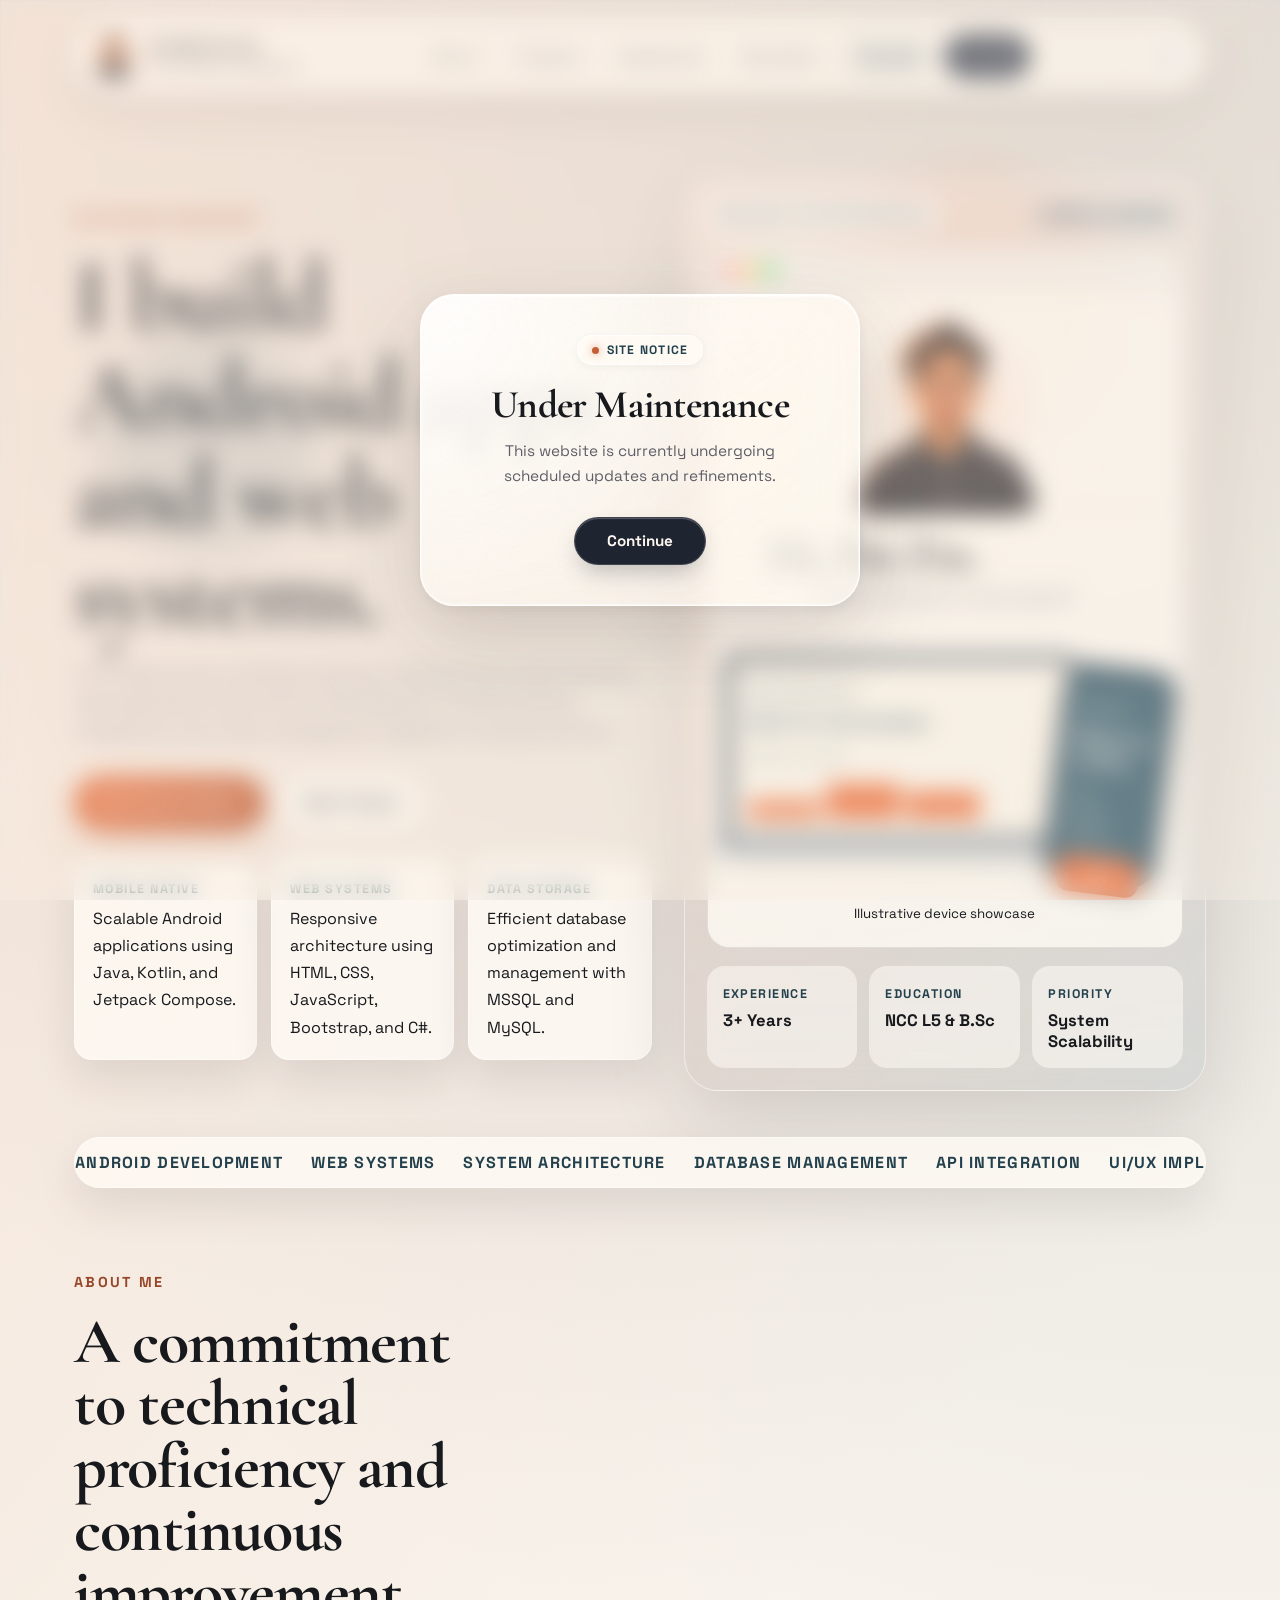
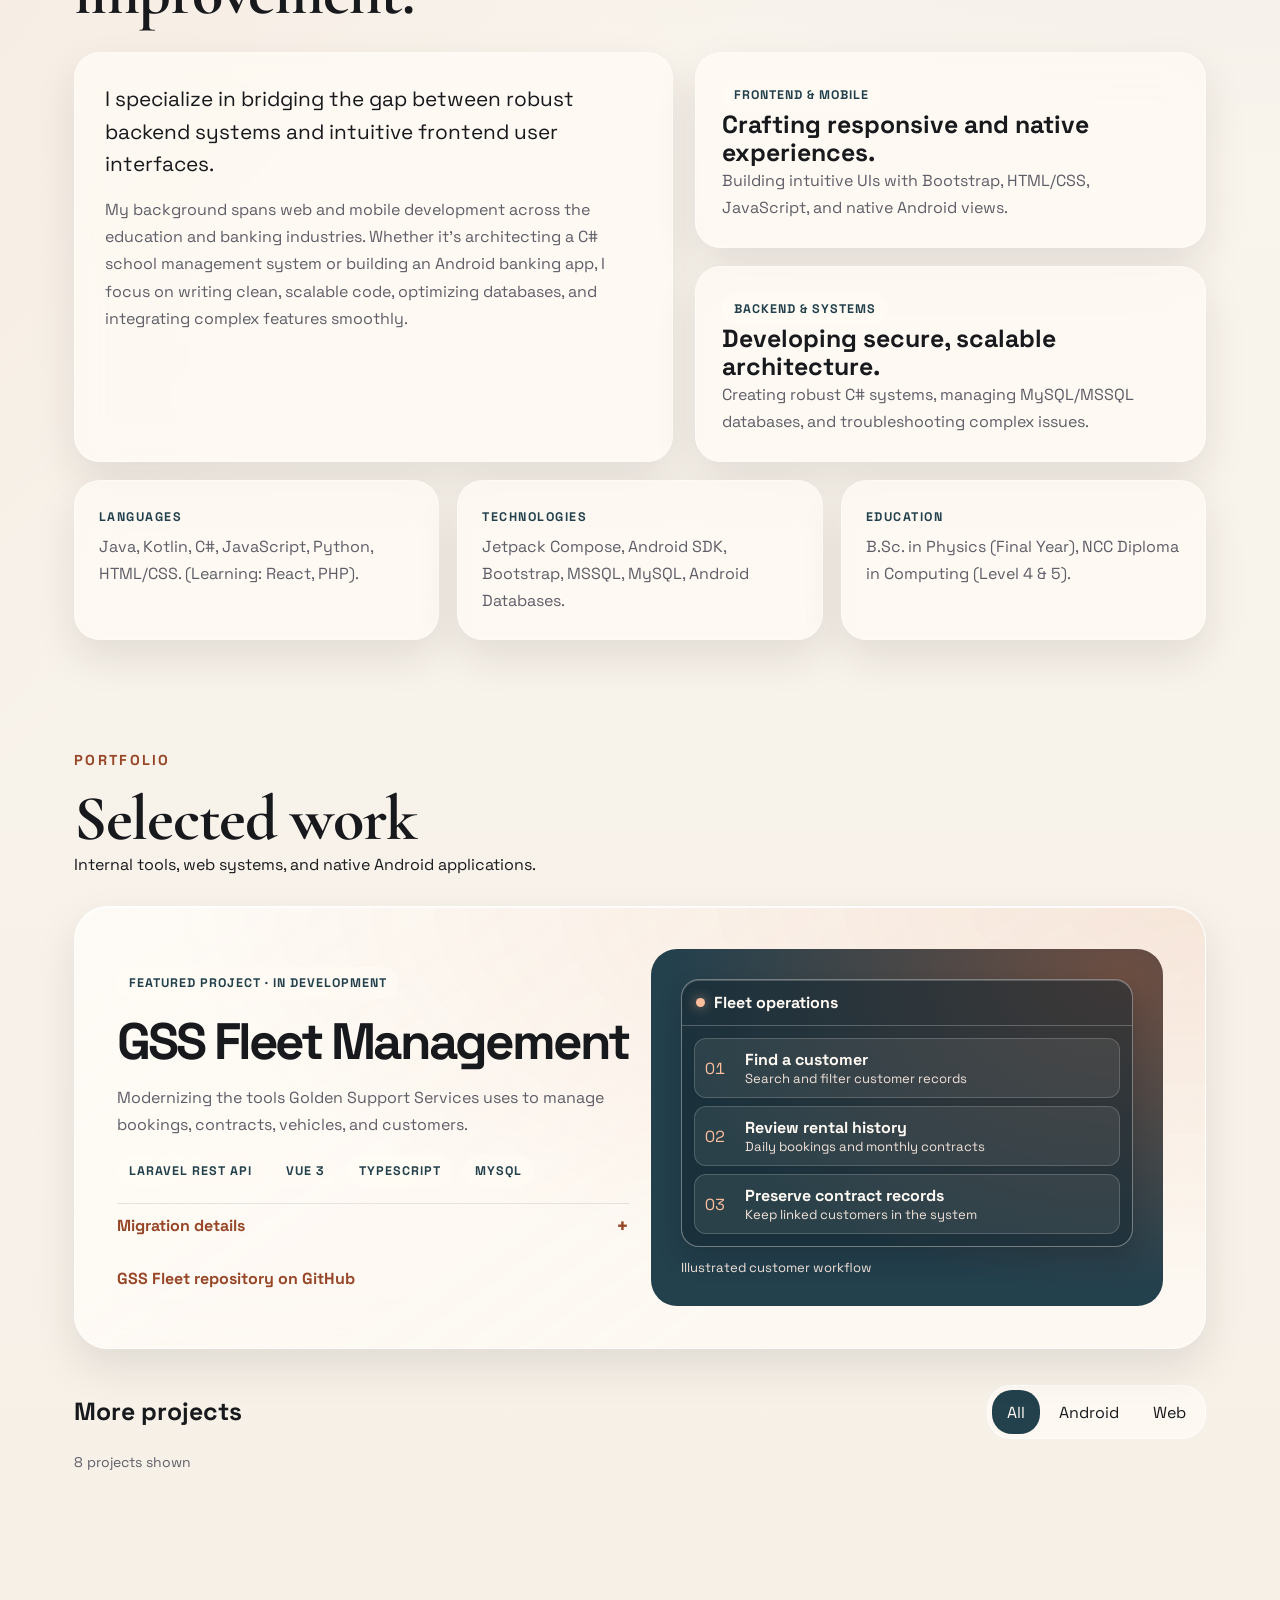
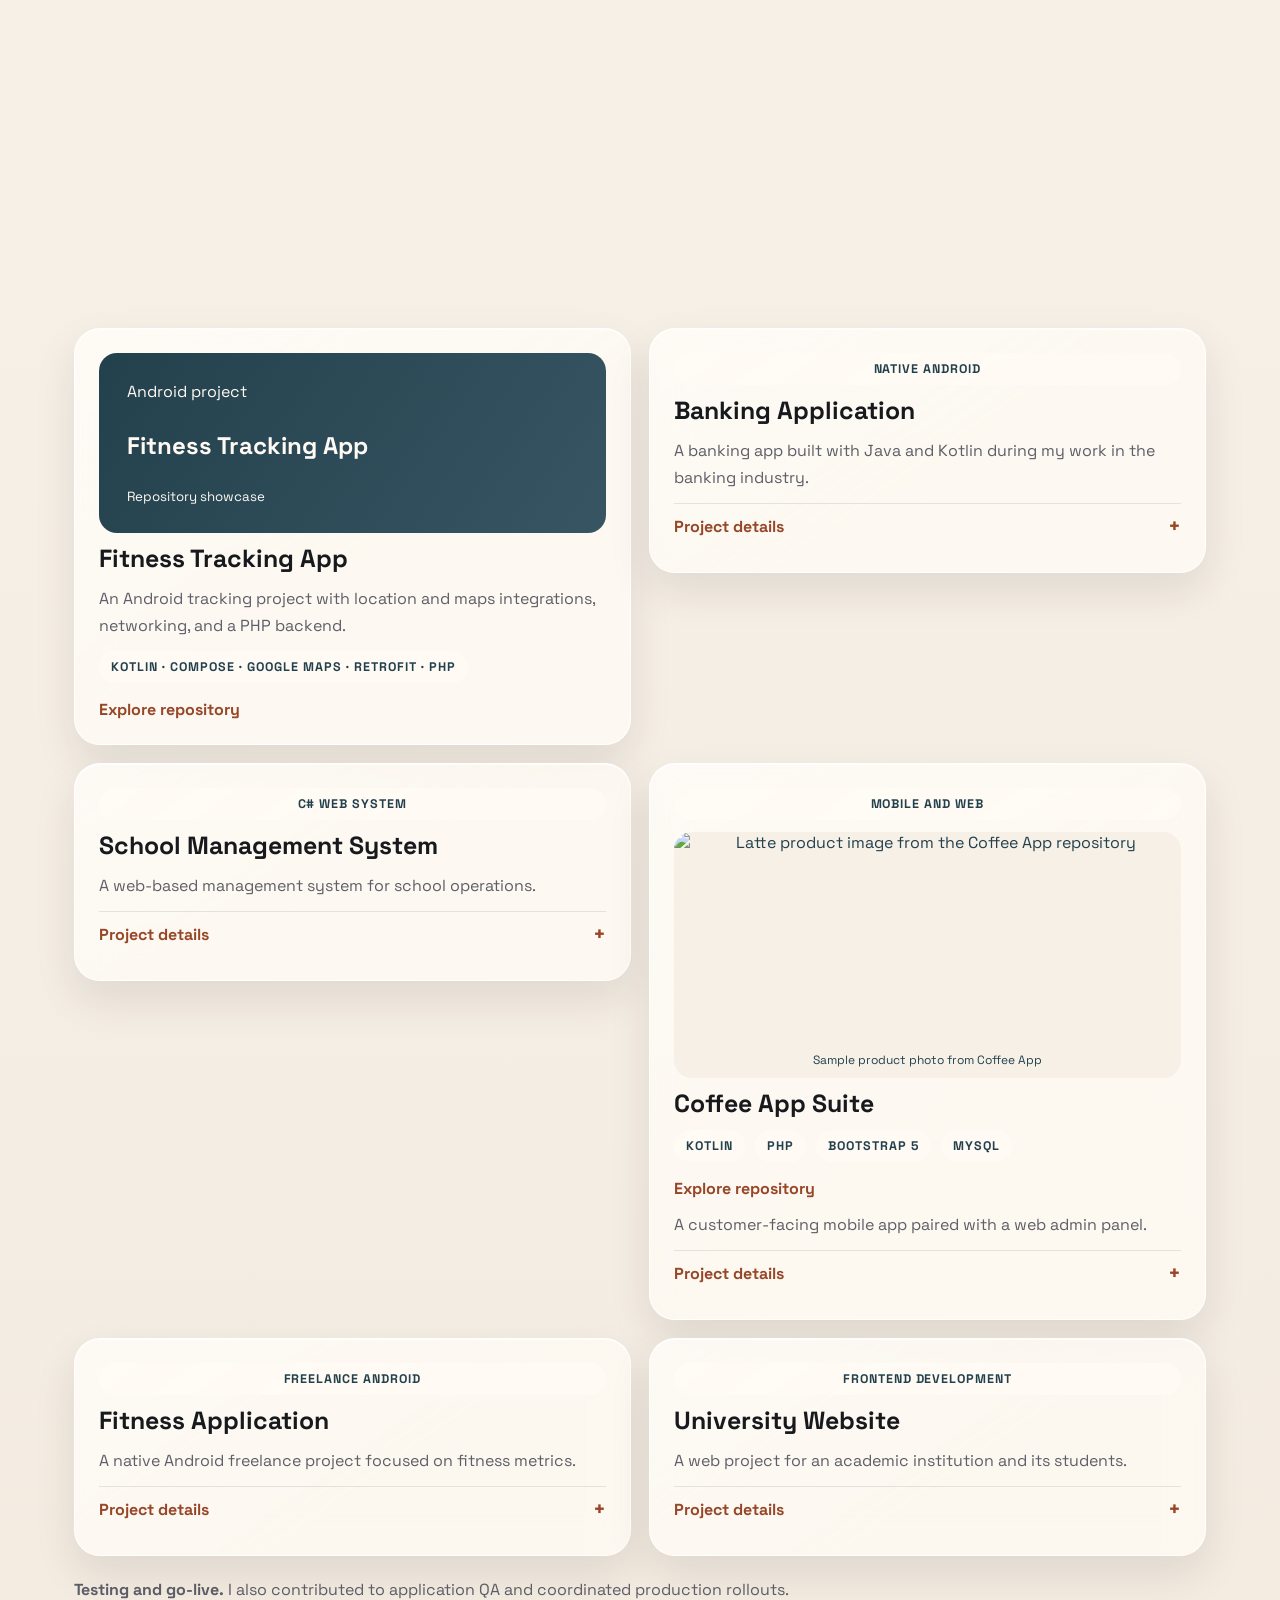
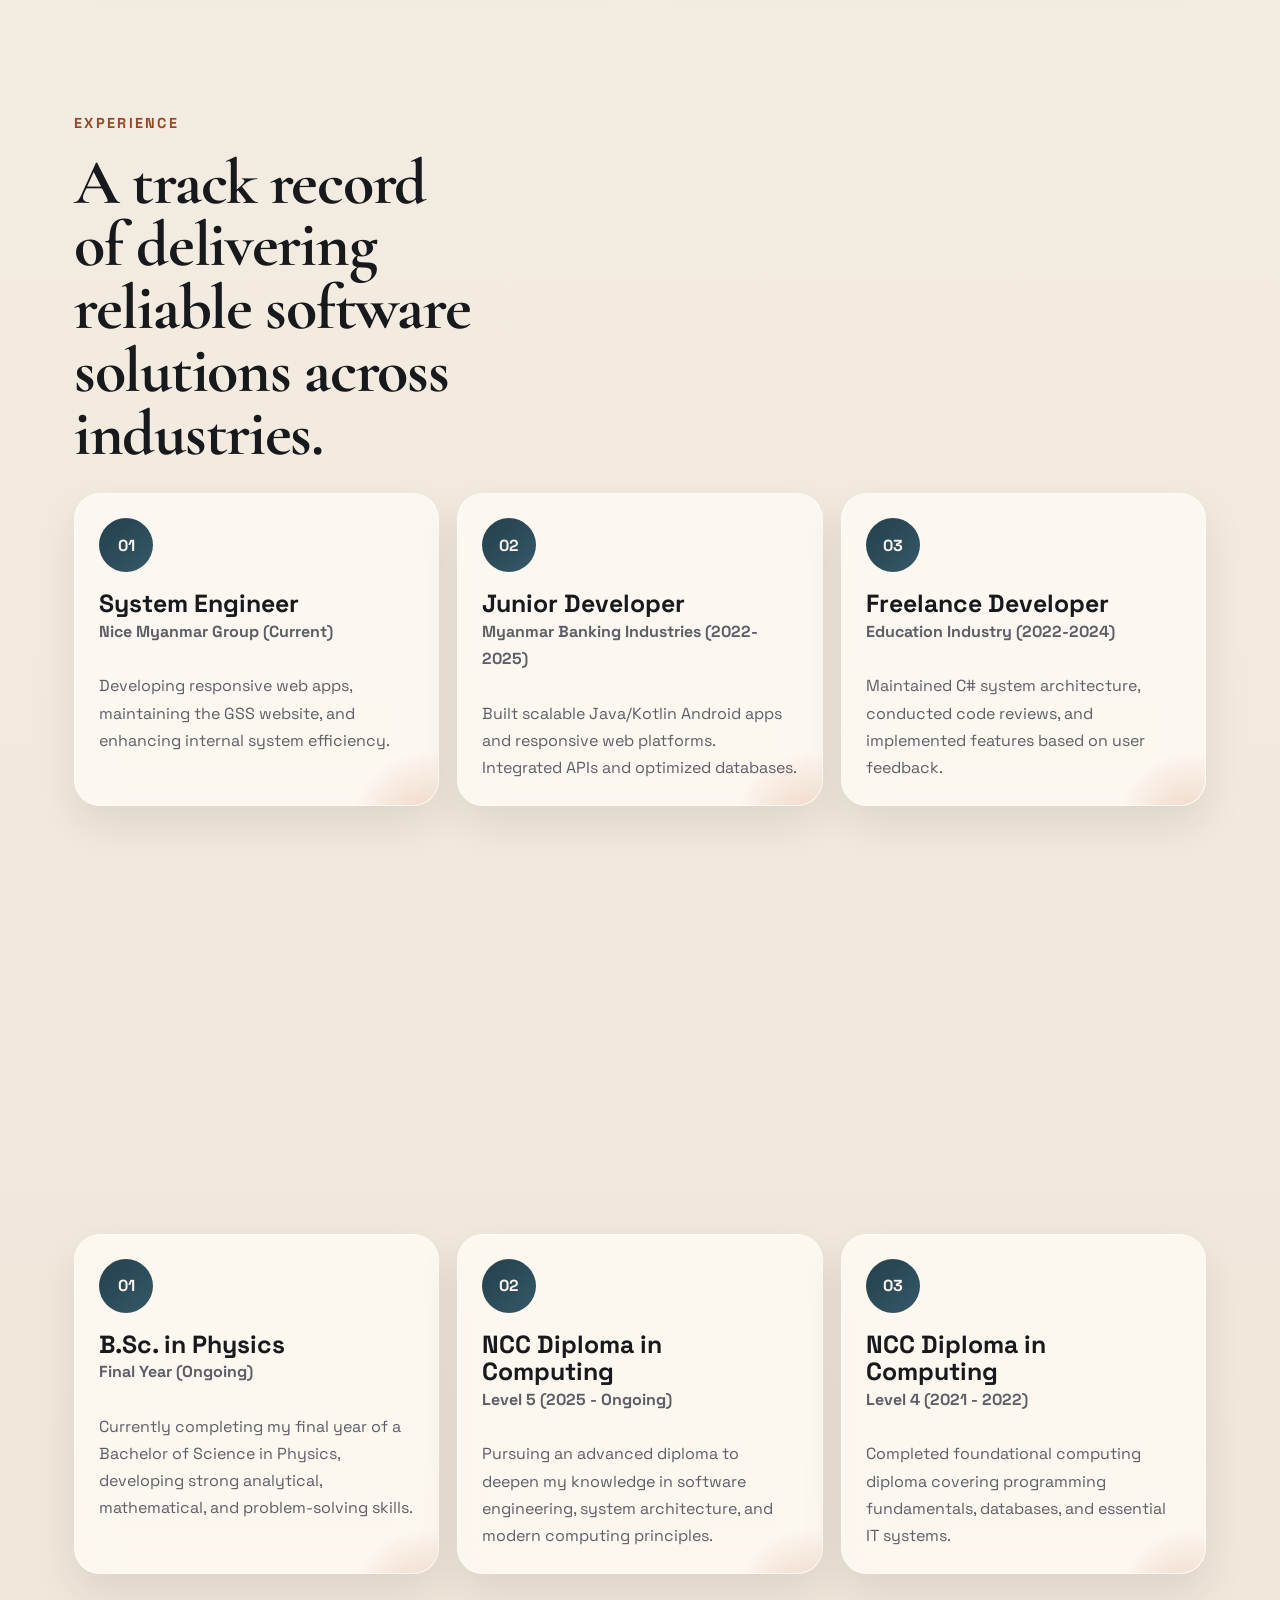
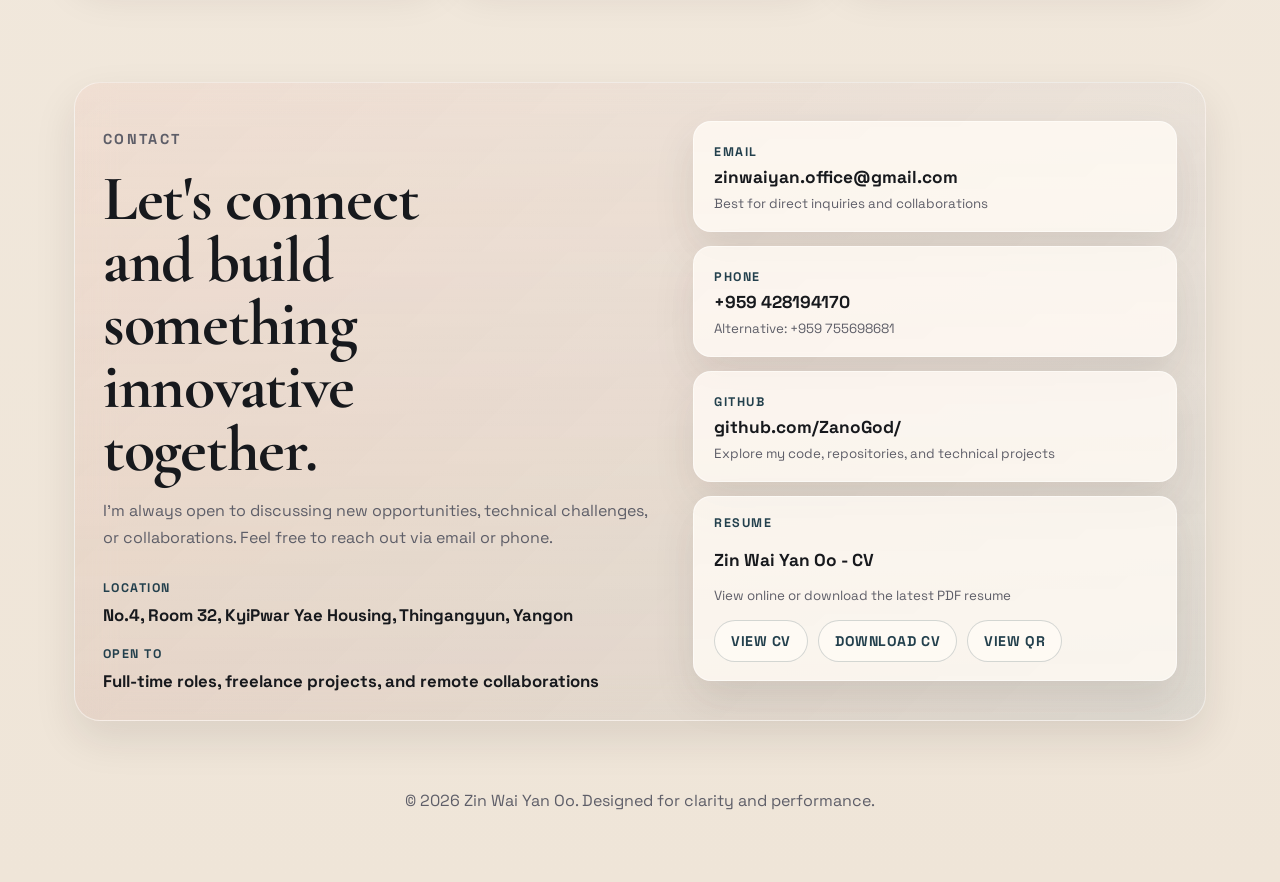
==== commit c8685091: "add the overlay" ====
--- a/index.html
+++ b/index.html
@@ -17,6 +17,7 @@
       }, 2500);
     </script>
     <link rel="stylesheet" href="styles.css" />
+    <link rel="stylesheet" href="overlay.css" />
     <meta name="viewport" content="width=device-width, initial-scale=1.0" />
     <meta name="color-scheme" content="light dark" />
     <title>Zin Wai Yan Oo | Software Engineer</title>
@@ -28,7 +29,9 @@
   <body>
     <div class="cursor-spotlight" aria-hidden="true"></div>
     <div class="site-loader" aria-hidden="true">
-      <div class="loader-avatar"><img src="assets/zin-avatar.png" alt="" width="112" height="112"></div>
+      <div class="loader-avatar">
+        <img src="assets/zin-avatar.png" alt="" width="112" height="112" />
+      </div>
       <span>Zin Wai Yan Oo</span>
       <div class="loader-line"></div>
     </div>
@@ -39,7 +42,9 @@
 
         <nav class="nav">
           <a class="brand" href="#top" aria-label="Back to top">
-            <span class="brand-mark"><img src="assets/zin-avatar.png" alt="" width="44" height="44"></span>
+            <span class="brand-mark"
+              ><img src="assets/zin-avatar.png" alt="" width="44" height="44"
+            /></span>
             <span class="brand-lockup">
               <strong>Zin Wai Yan Oo</strong>
               <small>Software Engineer</small>
@@ -64,13 +69,33 @@
             <a class="nav-cta" href="#contact">Hire Me</a>
           </div>
 
-          <button class="theme-toggle" type="button" aria-label="Switch to dark mode" title="Switch to dark mode" aria-pressed="false">
-            <svg class="theme-icon theme-icon-sun" viewBox="0 0 24 24" aria-hidden="true" focusable="false">
+          <button
+            class="theme-toggle"
+            type="button"
+            aria-label="Switch to dark mode"
+            title="Switch to dark mode"
+            aria-pressed="false"
+          >
+            <svg
+              class="theme-icon theme-icon-sun"
+              viewBox="0 0 24 24"
+              aria-hidden="true"
+              focusable="false"
+            >
               <circle cx="12" cy="12" r="4" />
-              <path d="M12 2v2m0 16v2M4.93 4.93l1.42 1.42m11.3 11.3 1.42 1.42M2 12h2m16 0h2M4.93 19.07l1.42-1.42m11.3-11.3 1.42-1.42" />
+              <path
+                d="M12 2v2m0 16v2M4.93 4.93l1.42 1.42m11.3 11.3 1.42 1.42M2 12h2m16 0h2M4.93 19.07l1.42-1.42m11.3-11.3 1.42-1.42"
+              />
             </svg>
-            <svg class="theme-icon theme-icon-moon" viewBox="0 0 24 24" aria-hidden="true" focusable="false">
-              <path d="M20.3 15.4A8.5 8.5 0 0 1 8.6 3.7 8.7 8.7 0 1 0 20.3 15.4Z" />
+            <svg
+              class="theme-icon theme-icon-moon"
+              viewBox="0 0 24 24"
+              aria-hidden="true"
+              focusable="false"
+            >
+              <path
+                d="M20.3 15.4A8.5 8.5 0 0 1 8.6 3.7 8.7 8.7 0 1 0 20.3 15.4Z"
+              />
             </svg>
           </button>
         </nav>
@@ -80,9 +105,10 @@
             <p class="eyebrow">Software Engineer</p>
             <h1>I build Android apps and web systems.</h1>
             <p class="hero-text">
-              I’m Zin Wai Yan Oo, a software engineer working across native Android,
-              web applications, and internal tools. My work includes banking
-              integrations and a fleet management migration to Laravel and Vue.
+              I’m Zin Wai Yan Oo, a software engineer working across native
+              Android, web applications, and internal tools. My work includes
+              banking integrations and a fleet management migration to Laravel
+              and Vue.
             </p>
 
             <div class="hero-actions">
@@ -126,14 +152,44 @@
                 <span class="status-note">Yangon, Myanmar</span>
               </div>
 
-<div class="portrait-window"><div class="portrait-titlebar" aria-hidden="true"><span></span><span></span><span></span></div><div class="personal-stage">
-<div class="zin-avatar"><img src="assets/zin-avatar.png" width="200" height="200" alt="Illustrated developer avatar representing Zin"></div>
-<h2>Hi, I’m Zin.</h2><p>Android developer &amp; web engineer</p>
-<div class="devices" aria-label="Laptop and Android development">
-<div class="laptop"><div><small>Web applications</small><strong>Built for the browser.</strong><span>Laravel · Vue · PHP</span><div class="demo-bars"><i></i><i></i><i></i></div></div></div>
-<div class="android"><span class="camera"></span><small>Android</small><strong>Made for mobile.</strong><span>Kotlin<br>Jetpack Compose</span><div class="app-tile">ZW</div></div>
-</div><small>Illustrative device showcase</small>
-</div></div>              <div class="metric-ribbon">
+              <div class="portrait-window">
+                <div class="portrait-titlebar" aria-hidden="true">
+                  <span></span><span></span><span></span>
+                </div>
+                <div class="personal-stage">
+                  <div class="zin-avatar">
+                    <img
+                      src="assets/zin-avatar.png"
+                      width="200"
+                      height="200"
+                      alt="Illustrated developer avatar representing Zin"
+                    />
+                  </div>
+                  <h2>Hi, I’m Zin.</h2>
+                  <p>Android developer &amp; web engineer</p>
+                  <div
+                    class="devices"
+                    aria-label="Laptop and Android development"
+                  >
+                    <div class="laptop">
+                      <div>
+                        <small>Web applications</small
+                        ><strong>Built for the browser.</strong
+                        ><span>Laravel · Vue · PHP</span>
+                        <div class="demo-bars"><i></i><i></i><i></i></div>
+                      </div>
+                    </div>
+                    <div class="android">
+                      <span class="camera"></span><small>Android</small
+                      ><strong>Made for mobile.</strong
+                      ><span>Kotlin<br />Jetpack Compose</span>
+                      <div class="app-tile">ZW</div>
+                    </div>
+                  </div>
+                  <small>Illustrative device showcase</small>
+                </div>
+              </div>
+              <div class="metric-ribbon">
                 <div>
                   <span class="metric-label">Experience</span>
                   <strong>3+ Years</strong>
@@ -148,13 +204,22 @@
                 </div>
               </div>
             </div>
-
-
           </div>
         </div>
 
         <div class="marquee reveal" aria-label="Portfolio strengths">
-          <div class="marquee-track"><div class="marquee-group"><span>Android Development</span><span>Web Systems</span><span>System Architecture</span><span>Database Management</span><span>API Integration</span><span>UI/UX Implementation</span></div><div class="marquee-group" aria-hidden="true"><span>Android Development</span><span>Web Systems</span><span>System Architecture</span><span>Database Management</span><span>API Integration</span><span>UI/UX Implementation</span></div></div>
+          <div class="marquee-track">
+            <div class="marquee-group">
+              <span>Android Development</span><span>Web Systems</span
+              ><span>System Architecture</span><span>Database Management</span
+              ><span>API Integration</span><span>UI/UX Implementation</span>
+            </div>
+            <div class="marquee-group" aria-hidden="true">
+              <span>Android Development</span><span>Web Systems</span
+              ><span>System Architecture</span><span>Database Management</span
+              ><span>API Integration</span><span>UI/UX Implementation</span>
+            </div>
+          </div>
         </div>
       </header>
 
@@ -227,7 +292,11 @@
           </div>
         </section>
 
-        <section class="section projects" id="projects" aria-labelledby="projects-title">
+        <section
+          class="section projects"
+          id="projects"
+          aria-labelledby="projects-title"
+        >
           <div class="section-heading">
             <p class="eyebrow">Portfolio</p>
             <h2 id="projects-title">Selected work</h2>
@@ -238,34 +307,62 @@
             <div class="featured-copy">
               <span class="project-tag">Featured project · In development</span>
               <h3>GSS Fleet Management</h3>
-              <p>Modernizing the tools Golden Support Services uses to manage bookings,
-                contracts, vehicles, and customers.</p>
+              <p>
+                Modernizing the tools Golden Support Services uses to manage
+                bookings, contracts, vehicles, and customers.
+              </p>
               <div class="feature-list" aria-label="Technology stack">
-                <span>Laravel REST API</span><span>Vue 3</span><span>TypeScript</span><span>MySQL</span>
+                <span>Laravel REST API</span><span>Vue 3</span
+                ><span>TypeScript</span><span>MySQL</span>
               </div>
               <details class="project-details">
-                <summary>Migration details<span aria-hidden="true">+</span></summary>
+                <summary>
+                  Migration details<span aria-hidden="true">+</span>
+                </summary>
                 <dl>
                   <dt>Starting point</dt>
-                  <dd>A PHP and MySQL application that supports daily bookings, monthly contracts,
-                    and fleet operations.</dd>
+                  <dd>
+                    A PHP and MySQL application that supports daily bookings,
+                    monthly contracts, and fleet operations.
+                  </dd>
                   <dt>Customer workflow</dt>
-                  <dd>The customer API covers search, filtering, and record changes. It also
-                    protects contract history by preventing deletion of customers linked to a contract.</dd>
+                  <dd>
+                    The customer API covers search, filtering, and record
+                    changes. It also protects contract history by preventing
+                    deletion of customers linked to a contract.
+                  </dd>
                   <dt>New modules</dt>
-                  <dd>Insurance is the first new module planned for the migration. Maintenance is also planned.</dd>
+                  <dd>
+                    Insurance is the first new module planned for the migration.
+                    Maintenance is also planned.
+                  </dd>
                 </dl>
               </details>
-              <a class="text-link" href="https://github.com/ZanoGod/Gss-fleet-System">GSS Fleet repository on GitHub</a>
+              <a
+                class="text-link"
+                href="https://github.com/ZanoGod/Gss-fleet-System"
+                >GSS Fleet repository on GitHub</a
+              >
             </div>
 
             <figure class="fleet-preview">
               <div class="fleet-window">
-                <div class="fleet-window-head"><span class="fleet-dot"></span> Fleet operations</div>
+                <div class="fleet-window-head">
+                  <span class="fleet-dot"></span> Fleet operations
+                </div>
                 <div class="fleet-path">
-                  <div><span>01</span><strong>Find a customer</strong><small>Search and filter customer records</small></div>
-                  <div><span>02</span><strong>Review rental history</strong><small>Daily bookings and monthly contracts</small></div>
-                  <div><span>03</span><strong>Preserve contract records</strong><small>Keep linked customers in the system</small></div>
+                  <div>
+                    <span>01</span><strong>Find a customer</strong
+                    ><small>Search and filter customer records</small>
+                  </div>
+                  <div>
+                    <span>02</span><strong>Review rental history</strong
+                    ><small>Daily bookings and monthly contracts</small>
+                  </div>
+                  <div>
+                    <span>03</span><strong>Preserve contract records</strong
+                    ><small>Keep linked customers in the system</small>
+                  </div>
                 </div>
               </div>
               <figcaption>Illustrated customer workflow</figcaption>
@@ -274,23 +371,98 @@
 
           <div class="work-index">
             <h3>More projects</h3>
-            <div class="project-filters" role="group" aria-label="Filter more projects" hidden>
-              <button type="button" aria-pressed="true" data-filter="all">All</button>
-              <button type="button" aria-pressed="false" data-filter="android">Android</button>
-              <button type="button" aria-pressed="false" data-filter="web">Web</button>
+            <div
+              class="project-filters"
+              role="group"
+              aria-label="Filter more projects"
+              hidden
+            >
+              <button type="button" aria-pressed="true" data-filter="all">
+                All
+              </button>
+              <button type="button" aria-pressed="false" data-filter="android">
+                Android
+              </button>
+              <button type="button" aria-pressed="false" data-filter="web">
+                Web
+              </button>
             </div>
             <p class="project-count" role="status" hidden></p>
           </div>
-          <div class="project-grid"><article class="project-card reveal" data-project="android"><div class="repo-preview"><span>Android project</span><strong>My Finance App</strong><small>Repository showcase</small></div><h3>My Finance App</h3><p>An Android finance application project built with a Compose interface.</p><div class="feature-list"><span>Kotlin · Jetpack Compose · Material 3</span></div><a href="https://github.com/ZanoGod/MyFinanceApp">Explore repository</a></article><article class="project-card reveal" data-project="web"><div class="repo-preview"><span>Web project</span><strong>GSS Corporate Website</strong><small>Repository showcase</small></div><h3>GSS Corporate Website</h3><p>A company website with HTML pages, stylesheets, and server-side PHP files.</p><div class="feature-list"><span>HTML · CSS · JavaScript · PHP</span></div><a href="https://github.com/ZanoGod/GSS-Website">Explore repository</a></article><article class="project-card reveal" data-project="android"><div class="repo-preview"><span>Android project</span><strong>Fitness Tracking App</strong><small>Repository showcase</small></div><h3>Fitness Tracking App</h3><p>An Android tracking project with location and maps integrations, networking, and a PHP backend.</p><div class="feature-list"><span>Kotlin · Compose · Google Maps · Retrofit · PHP</span></div><a href="https://github.com/ZanoGod/My-Fitness-Tracking-App">Explore repository</a></article>
+          <div class="project-grid">
+            <article class="project-card reveal" data-project="android">
+              <div class="repo-preview">
+                <span>Android project</span><strong>My Finance App</strong
+                ><small>Repository showcase</small>
+              </div>
+              <h3>My Finance App</h3>
+              <p>
+                An Android finance application project built with a Compose
+                interface.
+              </p>
+              <div class="feature-list">
+                <span>Kotlin · Jetpack Compose · Material 3</span>
+              </div>
+              <a href="https://github.com/ZanoGod/MyFinanceApp"
+                >Explore repository</a
+              >
+            </article>
+            <article class="project-card reveal" data-project="web">
+              <div class="repo-preview">
+                <span>Web project</span><strong>GSS Corporate Website</strong
+                ><small>Repository showcase</small>
+              </div>
+              <h3>GSS Corporate Website</h3>
+              <p>
+                A company website with HTML pages, stylesheets, and server-side
+                PHP files.
+              </p>
+              <div class="feature-list">
+                <span>HTML · CSS · JavaScript · PHP</span>
+              </div>
+              <a href="https://github.com/ZanoGod/GSS-Website"
+                >Explore repository</a
+              >
+            </article>
+            <article class="project-card reveal" data-project="android">
+              <div class="repo-preview">
+                <span>Android project</span><strong>Fitness Tracking App</strong
+                ><small>Repository showcase</small>
+              </div>
+              <h3>Fitness Tracking App</h3>
+              <p>
+                An Android tracking project with location and maps integrations,
+                networking, and a PHP backend.
+              </p>
+              <div class="feature-list">
+                <span>Kotlin · Compose · Google Maps · Retrofit · PHP</span>
+              </div>
+              <a href="https://github.com/ZanoGod/My-Fitness-Tracking-App"
+                >Explore repository</a
+              >
+            </article>
             <article class="project-card reveal" data-project="android">
               <span class="project-tag">Native Android</span>
               <h3>Banking Application</h3>
-              <p>A banking app built with Java and Kotlin during my work in the banking industry.</p>
+              <p>
+                A banking app built with Java and Kotlin during my work in the
+                banking industry.
+              </p>
               <details class="project-details">
-                <summary>Project details<span aria-hidden="true">+</span></summary>
+                <summary>
+                  Project details<span aria-hidden="true">+</span>
+                </summary>
                 <dl>
-                  <dt>Core banking integration</dt><dd>Integrated third-party APIs and libraries into the Android application.</dd>
-                  <dt>QR functionality</dt><dd>Worked on QR features alongside the app’s core banking integrations.</dd>
+                  <dt>Core banking integration</dt>
+                  <dd>
+                    Integrated third-party APIs and libraries into the Android
+                    application.
+                  </dd>
+                  <dt>QR functionality</dt>
+                  <dd>
+                    Worked on QR features alongside the app’s core banking
+                    integrations.
+                  </dd>
                 </dl>
               </details>
             </article>
@@ -299,34 +471,81 @@
               <h3>School Management System</h3>
               <p>A web-based management system for school operations.</p>
               <details class="project-details">
-                <summary>Project details<span aria-hidden="true">+</span></summary>
+                <summary>
+                  Project details<span aria-hidden="true">+</span>
+                </summary>
                 <dl>
-                  <dt>System architecture</dt><dd>Helped develop and maintain the C# application architecture.</dd>
-                  <dt>Usability</dt><dd>Collaborated on code reviews and implemented features based on user feedback.</dd>
+                  <dt>System architecture</dt>
+                  <dd>
+                    Helped develop and maintain the C# application architecture.
+                  </dd>
+                  <dt>Usability</dt>
+                  <dd>
+                    Collaborated on code reviews and implemented features based
+                    on user feedback.
+                  </dd>
                 </dl>
               </details>
             </article>
             <article class="project-card reveal" data-project="android web">
               <span class="project-tag">Mobile and web</span>
-              <figure class="coffee-photo"><img src="https://raw.githubusercontent.com/ZanoGod/Coffee-App/main/Db%20-%20Backend/images/latte.png" alt="Latte product image from the Coffee App repository" loading="lazy" width="280" height="210"><figcaption>Sample product photo from Coffee App</figcaption></figure><h3>Coffee App Suite</h3><div class="feature-list"><span>Kotlin</span><span>PHP</span><span>Bootstrap 5</span><span>MySQL</span></div><a href="https://github.com/ZanoGod/Coffee-App">Explore repository</a>
+              <figure class="coffee-photo">
+                <img
+                  src="https://raw.githubusercontent.com/ZanoGod/Coffee-App/main/Db%20-%20Backend/images/latte.png"
+                  alt="Latte product image from the Coffee App repository"
+                  loading="lazy"
+                  width="280"
+                  height="210"
+                />
+                <figcaption>Sample product photo from Coffee App</figcaption>
+              </figure>
+              <h3>Coffee App Suite</h3>
+              <div class="feature-list">
+                <span>Kotlin</span><span>PHP</span><span>Bootstrap 5</span
+                ><span>MySQL</span>
+              </div>
+              <a href="https://github.com/ZanoGod/Coffee-App"
+                >Explore repository</a
+              >
               <p>A customer-facing mobile app paired with a web admin panel.</p>
               <details class="project-details">
-                <summary>Project details<span aria-hidden="true">+</span></summary>
+                <summary>
+                  Project details<span aria-hidden="true">+</span>
+                </summary>
                 <dl>
-                  <dt>Customer app</dt><dd>The mobile app is the customer-facing side of the suite.</dd>
-                  <dt>Admin panel</dt><dd>A separate management interface supports business operations.</dd>
+                  <dt>Customer app</dt>
+                  <dd>
+                    The mobile app is the customer-facing side of the suite.
+                  </dd>
+                  <dt>Admin panel</dt>
+                  <dd>
+                    A separate management interface supports business
+                    operations.
+                  </dd>
                 </dl>
               </details>
             </article>
             <article class="project-card reveal" data-project="android">
               <span class="project-tag">Freelance Android</span>
               <h3>Fitness Application</h3>
-              <p>A native Android freelance project focused on fitness metrics.</p>
+              <p>
+                A native Android freelance project focused on fitness metrics.
+              </p>
               <details class="project-details">
-                <summary>Project details<span aria-hidden="true">+</span></summary>
+                <summary>
+                  Project details<span aria-hidden="true">+</span>
+                </summary>
                 <dl>
-                  <dt>Project focus</dt><dd>Used native Android capabilities to support user performance tracking.</dd>
-                  <dt>Platform</dt><dd>Android provides the interface for viewing and interacting with fitness data.</dd>
+                  <dt>Project focus</dt>
+                  <dd>
+                    Used native Android capabilities to support user performance
+                    tracking.
+                  </dd>
+                  <dt>Platform</dt>
+                  <dd>
+                    Android provides the interface for viewing and interacting
+                    with fitness data.
+                  </dd>
                 </dl>
               </details>
             </article>
@@ -335,16 +554,27 @@
               <h3>University Website</h3>
               <p>A web project for an academic institution and its students.</p>
               <details class="project-details">
-                <summary>Project details<span aria-hidden="true">+</span></summary>
+                <summary>
+                  Project details<span aria-hidden="true">+</span>
+                </summary>
                 <dl>
-                  <dt>Implementation</dt><dd>Developed and modernized the university website’s frontend.</dd>
-                  <dt>Audience</dt><dd>The work focused on the digital experience for students and the institution’s public presence.</dd>
+                  <dt>Implementation</dt>
+                  <dd>
+                    Developed and modernized the university website’s frontend.
+                  </dd>
+                  <dt>Audience</dt>
+                  <dd>
+                    The work focused on the digital experience for students and
+                    the institution’s public presence.
+                  </dd>
                 </dl>
               </details>
             </article>
           </div>
-          <p class="work-note"><strong>Testing and go-live.</strong> I also contributed to
-            application QA and coordinated production rollouts.</p>
+          <p class="work-note">
+            <strong>Testing and go-live.</strong> I also contributed to
+            application QA and coordinated production rollouts.
+          </p>
         </section>
 
         <section class="section services" id="experience">
@@ -559,5 +789,23 @@
 
     <script src="script.js"></script>
     <script src="spotlight.js"></script>
+
+    <!-- overlayy -->
+    <div id="maintenance-popup" class="popup-overlay">
+      <div class="popup-box">
+        <div class="popup-badge">
+          <span class="status-dot"></span>
+          <span>Site Notice</span>
+        </div>
+        <h2>Under Maintenance</h2>
+        <p>
+          This website is currently undergoing scheduled updates and
+          refinements.
+        </p>
+        <button id="close-popup" class="popup-btn">Continue</button>
+      </div>
+    </div>
+
+    <script src="overlay.js"></script>
   </body>
 </html>
--- a/overlay.css
+++ b/overlay.css
@@ -0,0 +1,187 @@
+/* Clear Frosted Overlay */
+.popup-overlay {
+    position: fixed;
+    inset: 0;
+    background: rgba(246, 240, 231, 0.35);
+    backdrop-filter: blur(12px) saturate(145%);
+    -webkit-backdrop-filter: blur(12px) saturate(145%);
+    display: flex;
+    justify-content: center;
+    align-items: center;
+    padding: 20px;
+    z-index: 9999;
+    opacity: 0;
+    visibility: hidden;
+    transition: opacity 0.4s cubic-bezier(0.22, 1, 0.36, 1),
+        visibility 0.4s cubic-bezier(0.22, 1, 0.36, 1);
+}
+
+.popup-overlay.show {
+    opacity: 1;
+    visibility: visible;
+}
+
+/* Clear Liquid Glass Card */
+.popup-box {
+    position: relative;
+    display: flex;
+    flex-direction: column;
+    align-items: center;
+    justify-content: center;
+    text-align: center;
+    background:
+        radial-gradient(circle at top left, rgba(255, 255, 255, 0.75), transparent 62%),
+        linear-gradient(145deg, rgba(255, 251, 245, 0.78) 0%, rgba(255, 251, 245, 0.42) 100%);
+    backdrop-filter: blur(28px) saturate(180%);
+    -webkit-backdrop-filter: blur(28px) saturate(180%);
+    border-radius: var(--radius-xl, 34px);
+    border: 1px solid rgba(255, 255, 255, 0.85);
+    box-shadow:
+        0 28px 80px rgba(35, 31, 28, 0.16),
+        0 4px 16px rgba(35, 31, 28, 0.06),
+        inset 0 1.5px 2px rgba(255, 255, 255, 0.95),
+        inset 0 -1px 2px rgba(255, 255, 255, 0.45);
+    padding: 2.5rem 2.25rem;
+    max-width: 440px;
+    width: 100%;
+    color: var(--text, #17191d);
+    transform: translateY(20px) scale(0.96);
+    transition: transform 0.45s cubic-bezier(0.22, 1, 0.36, 1);
+    overflow: hidden;
+}
+
+.popup-overlay.show .popup-box {
+    transform: translateY(0) scale(1);
+}
+
+/* Frosted Pill Badge */
+.popup-badge {
+    display: inline-flex;
+    align-items: center;
+    justify-content: center;
+    gap: 8px;
+    padding: 6px 14px;
+    border-radius: 999px;
+    background: rgba(255, 251, 245, 0.75);
+    border: 1px solid rgba(255, 255, 255, 0.9);
+    box-shadow: 0 2px 8px rgba(35, 31, 28, 0.05);
+    font-size: 0.76rem;
+    font-weight: 700;
+    letter-spacing: 0.1em;
+    text-transform: uppercase;
+    color: var(--secondary, #23404d);
+    margin-bottom: 1.15rem;
+}
+
+.status-dot {
+    width: 7px;
+    height: 7px;
+    background-color: var(--primary, #c45f35);
+    border-radius: 50%;
+    box-shadow: 0 0 8px rgba(196, 95, 53, 0.65);
+}
+
+/* Fix Heading Alignment (Overrides global h2 max-width: 13ch) */
+.popup-box h2 {
+    max-width: none;
+    width: 100%;
+    margin: 0 auto 0.75rem;
+    font-family: "Cormorant Garamond", serif;
+    font-size: clamp(2rem, 4vw, 2.45rem);
+    font-weight: 700;
+    line-height: 1.08;
+    letter-spacing: -0.02em;
+    color: var(--text, #17191d);
+    text-align: center;
+}
+
+/* Fix Body Paragraph Alignment */
+.popup-box p {
+    max-width: 34ch;
+    width: 100%;
+    margin: 0 auto 1.75rem;
+    font-size: 0.96rem;
+    line-height: 1.65;
+    color: var(--muted, #5e5e68);
+    text-align: center;
+}
+
+/* Pill CTA Button (Matches Navbar CTA) */
+.popup-btn {
+    display: inline-flex;
+    align-items: center;
+    justify-content: center;
+    min-height: 48px;
+    padding: 0 2rem;
+    border-radius: 999px;
+    background: var(--surface-ink, #1f2431);
+    color: #fef7ef;
+    border: 1px solid rgba(255, 255, 255, 0.15);
+    box-shadow:
+        0 12px 24px -6px rgba(31, 36, 49, 0.28),
+        inset 0 1px 1px rgba(255, 255, 255, 0.25);
+    font-size: 0.95rem;
+    font-weight: 700;
+    cursor: pointer;
+    transition: transform 0.22s cubic-bezier(0.22, 1, 0.36, 1),
+        background-color 0.22s ease,
+        box-shadow 0.22s ease;
+}
+
+.popup-btn:hover {
+    transform: translateY(-2px);
+    background: #11151e;
+    box-shadow:
+        0 16px 28px -6px rgba(31, 36, 49, 0.36),
+        inset 0 1px 1px rgba(255, 255, 255, 0.35);
+}
+
+.popup-btn:active {
+    transform: translateY(0) scale(0.98);
+}
+
+/* Dark Mode Integration (Matches html[data-theme="dark"] in styles.css) */
+html[data-theme="dark"] .popup-overlay {
+    background: rgba(16, 35, 43, 0.55);
+}
+
+html[data-theme="dark"] .popup-box {
+    background:
+        radial-gradient(circle at top left, rgba(246, 240, 231, 0.12), transparent 60%),
+        linear-gradient(145deg, rgba(31, 55, 64, 0.82) 0%, rgba(23, 44, 52, 0.62) 100%);
+    border-color: rgba(246, 240, 231, 0.22);
+    box-shadow:
+        0 28px 80px rgba(0, 0, 0, 0.45),
+        inset 0 1px 1.5px rgba(246, 240, 231, 0.25);
+    color: #fff8ef;
+}
+
+html[data-theme="dark"] .popup-badge {
+    background: rgba(246, 240, 231, 0.1);
+    border-color: rgba(246, 240, 231, 0.18);
+    color: #f6f0e7;
+}
+
+html[data-theme="dark"] .status-dot {
+    background-color: #ffb18b;
+    box-shadow: 0 0 8px rgba(255, 177, 139, 0.65);
+}
+
+html[data-theme="dark"] .popup-box h2 {
+    color: #fff8ef;
+}
+
+html[data-theme="dark"] .popup-box p {
+    color: #d5dfdf;
+}
+
+html[data-theme="dark"] .popup-btn {
+    background: var(--primary, #d77a51);
+    color: #172c34;
+    border-color: rgba(255, 255, 255, 0.2);
+}
+
+html[data-theme="dark"] .popup-btn:hover {
+    background: var(--primary-deep, #b65d38);
+    color: #fff8ef;
+}
